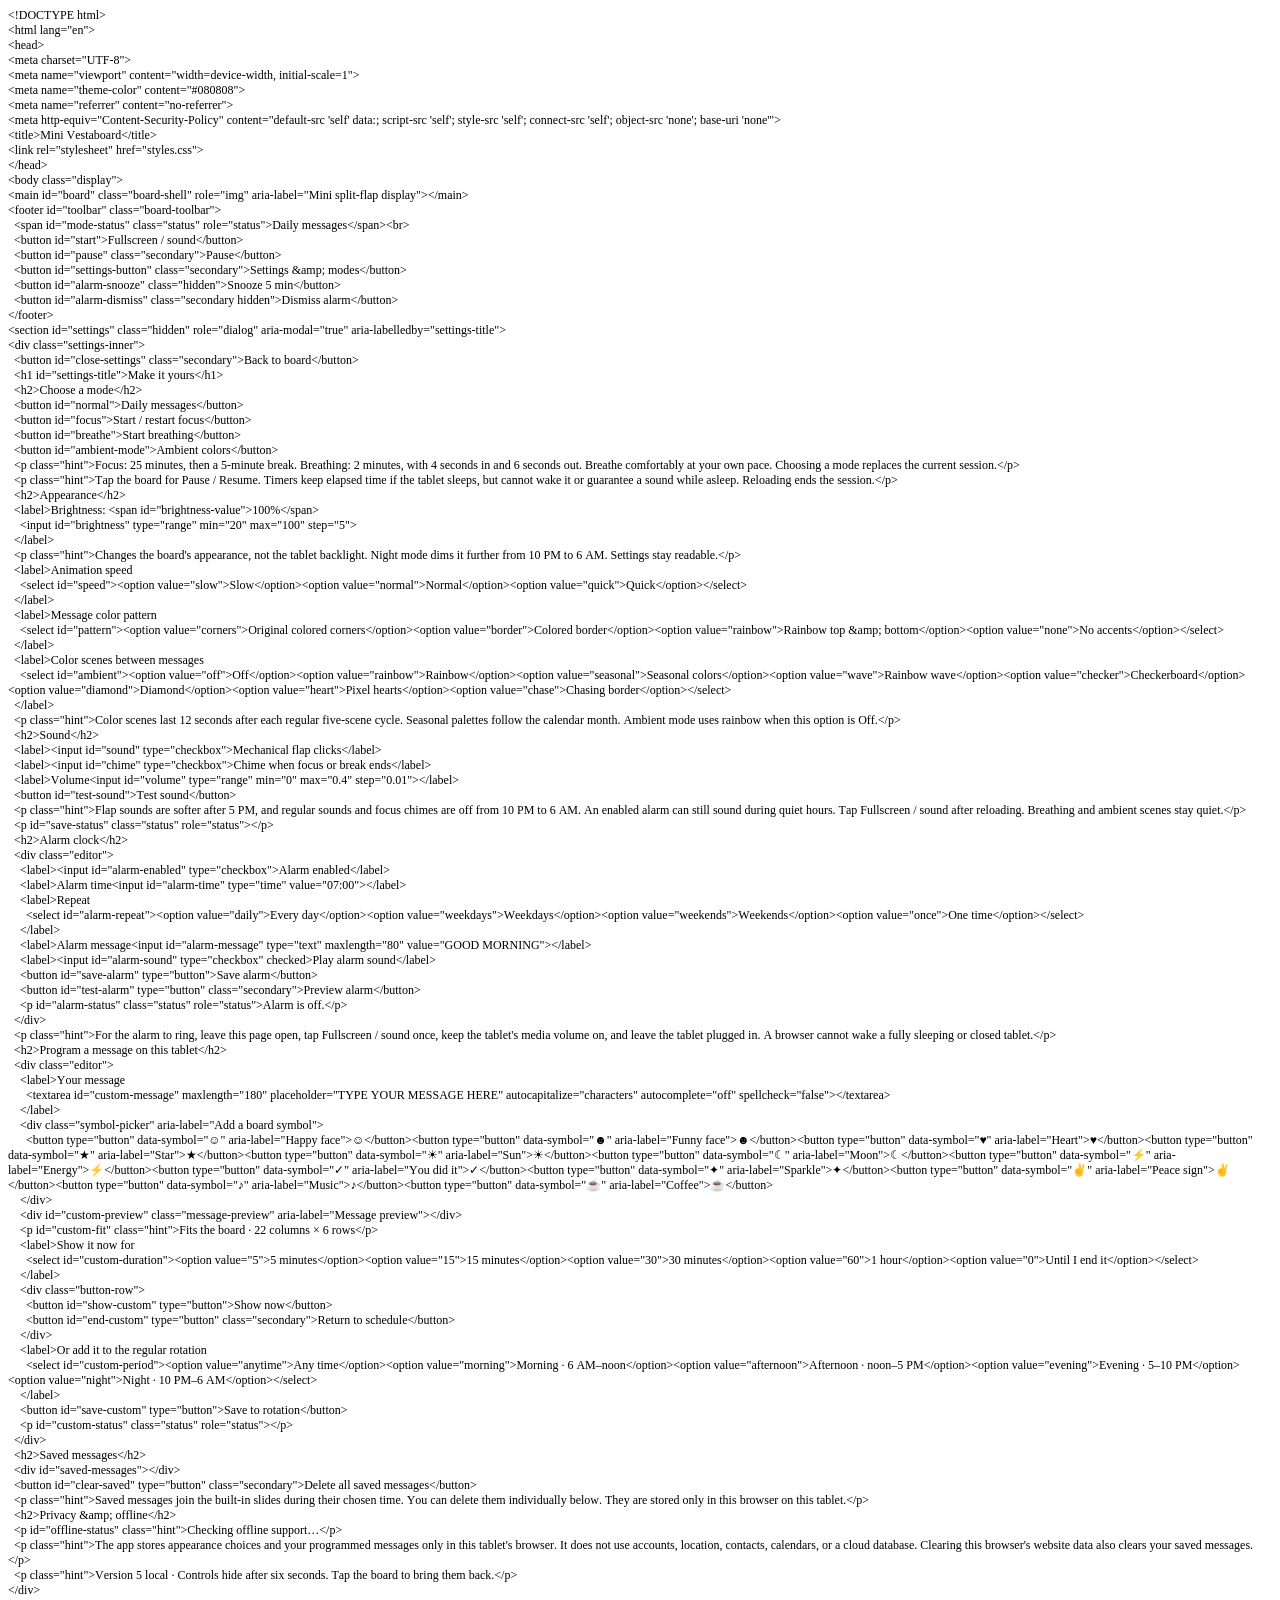
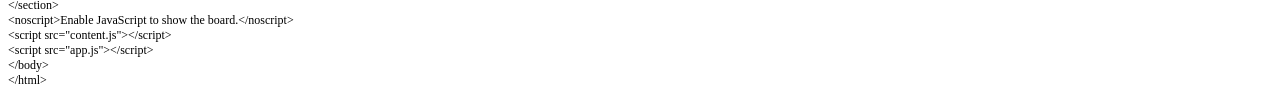
==== index.html @ 6c2d723c "Add files via upload" ====
<!DOCTYPE html PUBLIC "-//W3C//DTD HTML 4.01//EN" "http://www.w3.org/TR/html4/strict.dtd">
<html>
<head>
  <meta http-equiv="Content-Type" content="text/html; charset=utf-8">
  <meta http-equiv="Content-Style-Type" content="text/css">
  <title></title>
  <meta name="Generator" content="Cocoa HTML Writer">
  <meta name="CocoaVersion" content="2575.7">
  <style type="text/css">
    p.p1 {margin: 0.0px 0.0px 0.0px 0.0px; font: 12.0px Times; -webkit-text-stroke: #000000}
    span.s1 {font-kerning: none}
  </style>
</head>
<body>
<p class="p1"><span class="s1">&lt;!DOCTYPE html&gt;</span></p>
<p class="p1"><span class="s1">&lt;html lang="en"&gt;</span></p>
<p class="p1"><span class="s1">&lt;head&gt;</span></p>
<p class="p1"><span class="s1">&lt;meta charset="UTF-8"&gt;</span></p>
<p class="p1"><span class="s1">&lt;meta name="viewport" content="width=device-width, initial-scale=1"&gt;</span></p>
<p class="p1"><span class="s1">&lt;meta name="theme-color" content="#080808"&gt;</span></p>
<p class="p1"><span class="s1">&lt;meta name="referrer" content="no-referrer"&gt;</span></p>
<p class="p1"><span class="s1">&lt;meta http-equiv="Content-Security-Policy" content="default-src 'self' data:; script-src 'self'; style-src 'self'; connect-src 'self'; object-src 'none'; base-uri 'none'"&gt;</span></p>
<p class="p1"><span class="s1">&lt;title&gt;Mini Vestaboard&lt;/title&gt;</span></p>
<p class="p1"><span class="s1">&lt;link rel="stylesheet" href="styles.css"&gt;</span></p>
<p class="p1"><span class="s1">&lt;/head&gt;</span></p>
<p class="p1"><span class="s1">&lt;body class="display"&gt;</span></p>
<p class="p1"><span class="s1">&lt;main id="board" class="board-shell" role="img" aria-label="Mini split-flap display"&gt;&lt;/main&gt;</span></p>
<p class="p1"><span class="s1">&lt;footer id="toolbar" class="board-toolbar"&gt;</span></p>
<p class="p1"><span class="s1"><span class="Apple-converted-space">  </span>&lt;span id="mode-status" class="status" role="status"&gt;Daily messages&lt;/span&gt;&lt;br&gt;</span></p>
<p class="p1"><span class="s1"><span class="Apple-converted-space">  </span>&lt;button id="start"&gt;Fullscreen / sound&lt;/button&gt;</span></p>
<p class="p1"><span class="s1"><span class="Apple-converted-space">  </span>&lt;button id="pause" class="secondary"&gt;Pause&lt;/button&gt;</span></p>
<p class="p1"><span class="s1"><span class="Apple-converted-space">  </span>&lt;button id="settings-button" class="secondary"&gt;Settings &amp;amp; modes&lt;/button&gt;</span></p>
<p class="p1"><span class="s1"><span class="Apple-converted-space">  </span>&lt;button id="alarm-snooze" class="hidden"&gt;Snooze 5 min&lt;/button&gt;</span></p>
<p class="p1"><span class="s1"><span class="Apple-converted-space">  </span>&lt;button id="alarm-dismiss" class="secondary hidden"&gt;Dismiss alarm&lt;/button&gt;</span></p>
<p class="p1"><span class="s1">&lt;/footer&gt;</span></p>
<p class="p1"><span class="s1">&lt;section id="settings" class="hidden" role="dialog" aria-modal="true" aria-labelledby="settings-title"&gt;</span></p>
<p class="p1"><span class="s1">&lt;div class="settings-inner"&gt;</span></p>
<p class="p1"><span class="s1"><span class="Apple-converted-space">  </span>&lt;button id="close-settings" class="secondary"&gt;Back to board&lt;/button&gt;</span></p>
<p class="p1"><span class="s1"><span class="Apple-converted-space">  </span>&lt;h1 id="settings-title"&gt;Make it yours&lt;/h1&gt;</span></p>
<p class="p1"><span class="s1"><span class="Apple-converted-space">  </span>&lt;h2&gt;Choose a mode&lt;/h2&gt;</span></p>
<p class="p1"><span class="s1"><span class="Apple-converted-space">  </span>&lt;button id="normal"&gt;Daily messages&lt;/button&gt;</span></p>
<p class="p1"><span class="s1"><span class="Apple-converted-space">  </span>&lt;button id="focus"&gt;Start / restart focus&lt;/button&gt;</span></p>
<p class="p1"><span class="s1"><span class="Apple-converted-space">  </span>&lt;button id="breathe"&gt;Start breathing&lt;/button&gt;</span></p>
<p class="p1"><span class="s1"><span class="Apple-converted-space">  </span>&lt;button id="ambient-mode"&gt;Ambient colors&lt;/button&gt;</span></p>
<p class="p1"><span class="s1"><span class="Apple-converted-space">  </span>&lt;p class="hint"&gt;Focus: 25 minutes, then a 5-minute break. Breathing: 2 minutes, with 4 seconds in and 6 seconds out. Breathe comfortably at your own pace. Choosing a mode replaces the current session.&lt;/p&gt;</span></p>
<p class="p1"><span class="s1"><span class="Apple-converted-space">  </span>&lt;p class="hint"&gt;Tap the board for Pause / Resume. Timers keep elapsed time if the tablet sleeps, but cannot wake it or guarantee a sound while asleep. Reloading ends the session.&lt;/p&gt;</span></p>
<p class="p1"><span class="s1"><span class="Apple-converted-space">  </span>&lt;h2&gt;Appearance&lt;/h2&gt;</span></p>
<p class="p1"><span class="s1"><span class="Apple-converted-space">  </span>&lt;label&gt;Brightness: &lt;span id="brightness-value"&gt;100%&lt;/span&gt;</span></p>
<p class="p1"><span class="s1"><span class="Apple-converted-space">    </span>&lt;input id="brightness" type="range" min="20" max="100" step="5"&gt;</span></p>
<p class="p1"><span class="s1"><span class="Apple-converted-space">  </span>&lt;/label&gt;</span></p>
<p class="p1"><span class="s1"><span class="Apple-converted-space">  </span>&lt;p class="hint"&gt;Changes the board's appearance, not the tablet backlight. Night mode dims it further from 10 PM to 6 AM. Settings stay readable.&lt;/p&gt;</span></p>
<p class="p1"><span class="s1"><span class="Apple-converted-space">  </span>&lt;label&gt;Animation speed</span></p>
<p class="p1"><span class="s1"><span class="Apple-converted-space">    </span>&lt;select id="speed"&gt;&lt;option value="slow"&gt;Slow&lt;/option&gt;&lt;option value="normal"&gt;Normal&lt;/option&gt;&lt;option value="quick"&gt;Quick&lt;/option&gt;&lt;/select&gt;</span></p>
<p class="p1"><span class="s1"><span class="Apple-converted-space">  </span>&lt;/label&gt;</span></p>
<p class="p1"><span class="s1"><span class="Apple-converted-space">  </span>&lt;label&gt;Message color pattern</span></p>
<p class="p1"><span class="s1"><span class="Apple-converted-space">    </span>&lt;select id="pattern"&gt;&lt;option value="corners"&gt;Original colored corners&lt;/option&gt;&lt;option value="border"&gt;Colored border&lt;/option&gt;&lt;option value="rainbow"&gt;Rainbow top &amp;amp; bottom&lt;/option&gt;&lt;option value="none"&gt;No accents&lt;/option&gt;&lt;/select&gt;</span></p>
<p class="p1"><span class="s1"><span class="Apple-converted-space">  </span>&lt;/label&gt;</span></p>
<p class="p1"><span class="s1"><span class="Apple-converted-space">  </span>&lt;label&gt;Color scenes between messages</span></p>
<p class="p1"><span class="s1"><span class="Apple-converted-space">    </span>&lt;select id="ambient"&gt;&lt;option value="off"&gt;Off&lt;/option&gt;&lt;option value="rainbow"&gt;Rainbow&lt;/option&gt;&lt;option value="seasonal"&gt;Seasonal colors&lt;/option&gt;&lt;option value="wave"&gt;Rainbow wave&lt;/option&gt;&lt;option value="checker"&gt;Checkerboard&lt;/option&gt;&lt;option value="diamond"&gt;Diamond&lt;/option&gt;&lt;option value="heart"&gt;Pixel hearts&lt;/option&gt;&lt;option value="chase"&gt;Chasing border&lt;/option&gt;&lt;/select&gt;</span></p>
<p class="p1"><span class="s1"><span class="Apple-converted-space">  </span>&lt;/label&gt;</span></p>
<p class="p1"><span class="s1"><span class="Apple-converted-space">  </span>&lt;p class="hint"&gt;Color scenes last 12 seconds after each regular five-scene cycle. Seasonal palettes follow the calendar month. Ambient mode uses rainbow when this option is Off.&lt;/p&gt;</span></p>
<p class="p1"><span class="s1"><span class="Apple-converted-space">  </span>&lt;h2&gt;Sound&lt;/h2&gt;</span></p>
<p class="p1"><span class="s1"><span class="Apple-converted-space">  </span>&lt;label&gt;&lt;input id="sound" type="checkbox"&gt;Mechanical flap clicks&lt;/label&gt;</span></p>
<p class="p1"><span class="s1"><span class="Apple-converted-space">  </span>&lt;label&gt;&lt;input id="chime" type="checkbox"&gt;Chime when focus or break ends&lt;/label&gt;</span></p>
<p class="p1"><span class="s1"><span class="Apple-converted-space">  </span>&lt;label&gt;Volume&lt;input id="volume" type="range" min="0" max="0.4" step="0.01"&gt;&lt;/label&gt;</span></p>
<p class="p1"><span class="s1"><span class="Apple-converted-space">  </span>&lt;button id="test-sound"&gt;Test sound&lt;/button&gt;</span></p>
<p class="p1"><span class="s1"><span class="Apple-converted-space">  </span>&lt;p class="hint"&gt;Flap sounds are softer after 5 PM, and regular sounds and focus chimes are off from 10 PM to 6 AM. An enabled alarm can still sound during quiet hours. Tap Fullscreen / sound after reloading. Breathing and ambient scenes stay quiet.&lt;/p&gt;</span></p>
<p class="p1"><span class="s1"><span class="Apple-converted-space">  </span>&lt;p id="save-status" class="status" role="status"&gt;&lt;/p&gt;</span></p>
<p class="p1"><span class="s1"><span class="Apple-converted-space">  </span>&lt;h2&gt;Alarm clock&lt;/h2&gt;</span></p>
<p class="p1"><span class="s1"><span class="Apple-converted-space">  </span>&lt;div class="editor"&gt;</span></p>
<p class="p1"><span class="s1"><span class="Apple-converted-space">    </span>&lt;label&gt;&lt;input id="alarm-enabled" type="checkbox"&gt;Alarm enabled&lt;/label&gt;</span></p>
<p class="p1"><span class="s1"><span class="Apple-converted-space">    </span>&lt;label&gt;Alarm time&lt;input id="alarm-time" type="time" value="07:00"&gt;&lt;/label&gt;</span></p>
<p class="p1"><span class="s1"><span class="Apple-converted-space">    </span>&lt;label&gt;Repeat</span></p>
<p class="p1"><span class="s1"><span class="Apple-converted-space">      </span>&lt;select id="alarm-repeat"&gt;&lt;option value="daily"&gt;Every day&lt;/option&gt;&lt;option value="weekdays"&gt;Weekdays&lt;/option&gt;&lt;option value="weekends"&gt;Weekends&lt;/option&gt;&lt;option value="once"&gt;One time&lt;/option&gt;&lt;/select&gt;</span></p>
<p class="p1"><span class="s1"><span class="Apple-converted-space">    </span>&lt;/label&gt;</span></p>
<p class="p1"><span class="s1"><span class="Apple-converted-space">    </span>&lt;label&gt;Alarm message&lt;input id="alarm-message" type="text" maxlength="80" value="GOOD MORNING"&gt;&lt;/label&gt;</span></p>
<p class="p1"><span class="s1"><span class="Apple-converted-space">    </span>&lt;label&gt;&lt;input id="alarm-sound" type="checkbox" checked&gt;Play alarm sound&lt;/label&gt;</span></p>
<p class="p1"><span class="s1"><span class="Apple-converted-space">    </span>&lt;button id="save-alarm" type="button"&gt;Save alarm&lt;/button&gt;</span></p>
<p class="p1"><span class="s1"><span class="Apple-converted-space">    </span>&lt;button id="test-alarm" type="button" class="secondary"&gt;Preview alarm&lt;/button&gt;</span></p>
<p class="p1"><span class="s1"><span class="Apple-converted-space">    </span>&lt;p id="alarm-status" class="status" role="status"&gt;Alarm is off.&lt;/p&gt;</span></p>
<p class="p1"><span class="s1"><span class="Apple-converted-space">  </span>&lt;/div&gt;</span></p>
<p class="p1"><span class="s1"><span class="Apple-converted-space">  </span>&lt;p class="hint"&gt;For the alarm to ring, leave this page open, tap Fullscreen / sound once, keep the tablet's media volume on, and leave the tablet plugged in. A browser cannot wake a fully sleeping or closed tablet.&lt;/p&gt;</span></p>
<p class="p1"><span class="s1"><span class="Apple-converted-space">  </span>&lt;h2&gt;Program a message on this tablet&lt;/h2&gt;</span></p>
<p class="p1"><span class="s1"><span class="Apple-converted-space">  </span>&lt;div class="editor"&gt;</span></p>
<p class="p1"><span class="s1"><span class="Apple-converted-space">    </span>&lt;label&gt;Your message</span></p>
<p class="p1"><span class="s1"><span class="Apple-converted-space">      </span>&lt;textarea id="custom-message" maxlength="180" placeholder="TYPE YOUR MESSAGE HERE" autocapitalize="characters" autocomplete="off" spellcheck="false"&gt;&lt;/textarea&gt;</span></p>
<p class="p1"><span class="s1"><span class="Apple-converted-space">    </span>&lt;/label&gt;</span></p>
<p class="p1"><span class="s1"><span class="Apple-converted-space">    </span>&lt;div class="symbol-picker" aria-label="Add a board symbol"&gt;</span></p>
<p class="p1"><span class="s1"><span class="Apple-converted-space">      </span>&lt;button type="button" data-symbol="☺" aria-label="Happy face"&gt;☺&lt;/button&gt;&lt;button type="button" data-symbol="☻" aria-label="Funny face"&gt;☻&lt;/button&gt;&lt;button type="button" data-symbol="♥" aria-label="Heart"&gt;♥&lt;/button&gt;&lt;button type="button" data-symbol="★" aria-label="Star"&gt;★&lt;/button&gt;&lt;button type="button" data-symbol="☀" aria-label="Sun"&gt;☀&lt;/button&gt;&lt;button type="button" data-symbol="☾" aria-label="Moon"&gt;☾&lt;/button&gt;&lt;button type="button" data-symbol="⚡" aria-label="Energy"&gt;⚡&lt;/button&gt;&lt;button type="button" data-symbol="✓" aria-label="You did it"&gt;✓&lt;/button&gt;&lt;button type="button" data-symbol="✦" aria-label="Sparkle"&gt;✦&lt;/button&gt;&lt;button type="button" data-symbol="✌" aria-label="Peace sign"&gt;✌&lt;/button&gt;&lt;button type="button" data-symbol="♪" aria-label="Music"&gt;♪&lt;/button&gt;&lt;button type="button" data-symbol="☕" aria-label="Coffee"&gt;☕&lt;/button&gt;</span></p>
<p class="p1"><span class="s1"><span class="Apple-converted-space">    </span>&lt;/div&gt;</span></p>
<p class="p1"><span class="s1"><span class="Apple-converted-space">    </span>&lt;div id="custom-preview" class="message-preview" aria-label="Message preview"&gt;&lt;/div&gt;</span></p>
<p class="p1"><span class="s1"><span class="Apple-converted-space">    </span>&lt;p id="custom-fit" class="hint"&gt;Fits the board · 22 columns × 6 rows&lt;/p&gt;</span></p>
<p class="p1"><span class="s1"><span class="Apple-converted-space">    </span>&lt;label&gt;Show it now for</span></p>
<p class="p1"><span class="s1"><span class="Apple-converted-space">      </span>&lt;select id="custom-duration"&gt;&lt;option value="5"&gt;5 minutes&lt;/option&gt;&lt;option value="15"&gt;15 minutes&lt;/option&gt;&lt;option value="30"&gt;30 minutes&lt;/option&gt;&lt;option value="60"&gt;1 hour&lt;/option&gt;&lt;option value="0"&gt;Until I end it&lt;/option&gt;&lt;/select&gt;</span></p>
<p class="p1"><span class="s1"><span class="Apple-converted-space">    </span>&lt;/label&gt;</span></p>
<p class="p1"><span class="s1"><span class="Apple-converted-space">    </span>&lt;div class="button-row"&gt;</span></p>
<p class="p1"><span class="s1"><span class="Apple-converted-space">      </span>&lt;button id="show-custom" type="button"&gt;Show now&lt;/button&gt;</span></p>
<p class="p1"><span class="s1"><span class="Apple-converted-space">      </span>&lt;button id="end-custom" type="button" class="secondary"&gt;Return to schedule&lt;/button&gt;</span></p>
<p class="p1"><span class="s1"><span class="Apple-converted-space">    </span>&lt;/div&gt;</span></p>
<p class="p1"><span class="s1"><span class="Apple-converted-space">    </span>&lt;label&gt;Or add it to the regular rotation</span></p>
<p class="p1"><span class="s1"><span class="Apple-converted-space">      </span>&lt;select id="custom-period"&gt;&lt;option value="anytime"&gt;Any time&lt;/option&gt;&lt;option value="morning"&gt;Morning · 6 AM–noon&lt;/option&gt;&lt;option value="afternoon"&gt;Afternoon · noon–5 PM&lt;/option&gt;&lt;option value="evening"&gt;Evening · 5–10 PM&lt;/option&gt;&lt;option value="night"&gt;Night · 10 PM–6 AM&lt;/option&gt;&lt;/select&gt;</span></p>
<p class="p1"><span class="s1"><span class="Apple-converted-space">    </span>&lt;/label&gt;</span></p>
<p class="p1"><span class="s1"><span class="Apple-converted-space">    </span>&lt;button id="save-custom" type="button"&gt;Save to rotation&lt;/button&gt;</span></p>
<p class="p1"><span class="s1"><span class="Apple-converted-space">    </span>&lt;p id="custom-status" class="status" role="status"&gt;&lt;/p&gt;</span></p>
<p class="p1"><span class="s1"><span class="Apple-converted-space">  </span>&lt;/div&gt;</span></p>
<p class="p1"><span class="s1"><span class="Apple-converted-space">  </span>&lt;h2&gt;Saved messages&lt;/h2&gt;</span></p>
<p class="p1"><span class="s1"><span class="Apple-converted-space">  </span>&lt;div id="saved-messages"&gt;&lt;/div&gt;</span></p>
<p class="p1"><span class="s1"><span class="Apple-converted-space">  </span>&lt;button id="clear-saved" type="button" class="secondary"&gt;Delete all saved messages&lt;/button&gt;</span></p>
<p class="p1"><span class="s1"><span class="Apple-converted-space">  </span>&lt;p class="hint"&gt;Saved messages join the built-in slides during their chosen time. You can delete them individually below. They are stored only in this browser on this tablet.&lt;/p&gt;</span></p>
<p class="p1"><span class="s1"><span class="Apple-converted-space">  </span>&lt;h2&gt;Privacy &amp;amp; offline&lt;/h2&gt;</span></p>
<p class="p1"><span class="s1"><span class="Apple-converted-space">  </span>&lt;p id="offline-status" class="hint"&gt;Checking offline support…&lt;/p&gt;</span></p>
<p class="p1"><span class="s1"><span class="Apple-converted-space">  </span>&lt;p class="hint"&gt;The app stores appearance choices and your programmed messages only in this tablet's browser. It does not use accounts, location, contacts, calendars, or a cloud database. Clearing this browser's website data also clears your saved messages.&lt;/p&gt;</span></p>
<p class="p1"><span class="s1"><span class="Apple-converted-space">  </span>&lt;p class="hint"&gt;Version 5 local · Controls hide after six seconds. Tap the board to bring them back.&lt;/p&gt;</span></p>
<p class="p1"><span class="s1">&lt;/div&gt;</span></p>
<p class="p1"><span class="s1">&lt;/section&gt;</span></p>
<p class="p1"><span class="s1">&lt;noscript&gt;Enable JavaScript to show the board.&lt;/noscript&gt;</span></p>
<p class="p1"><span class="s1">&lt;script src="content.js"&gt;&lt;/script&gt;</span></p>
<p class="p1"><span class="s1">&lt;script src="app.js"&gt;&lt;/script&gt;</span></p>
<p class="p1"><span class="s1">&lt;/body&gt;</span></p>
<p class="p1"><span class="s1">&lt;/html&gt;</span></p>
</body>
</html>
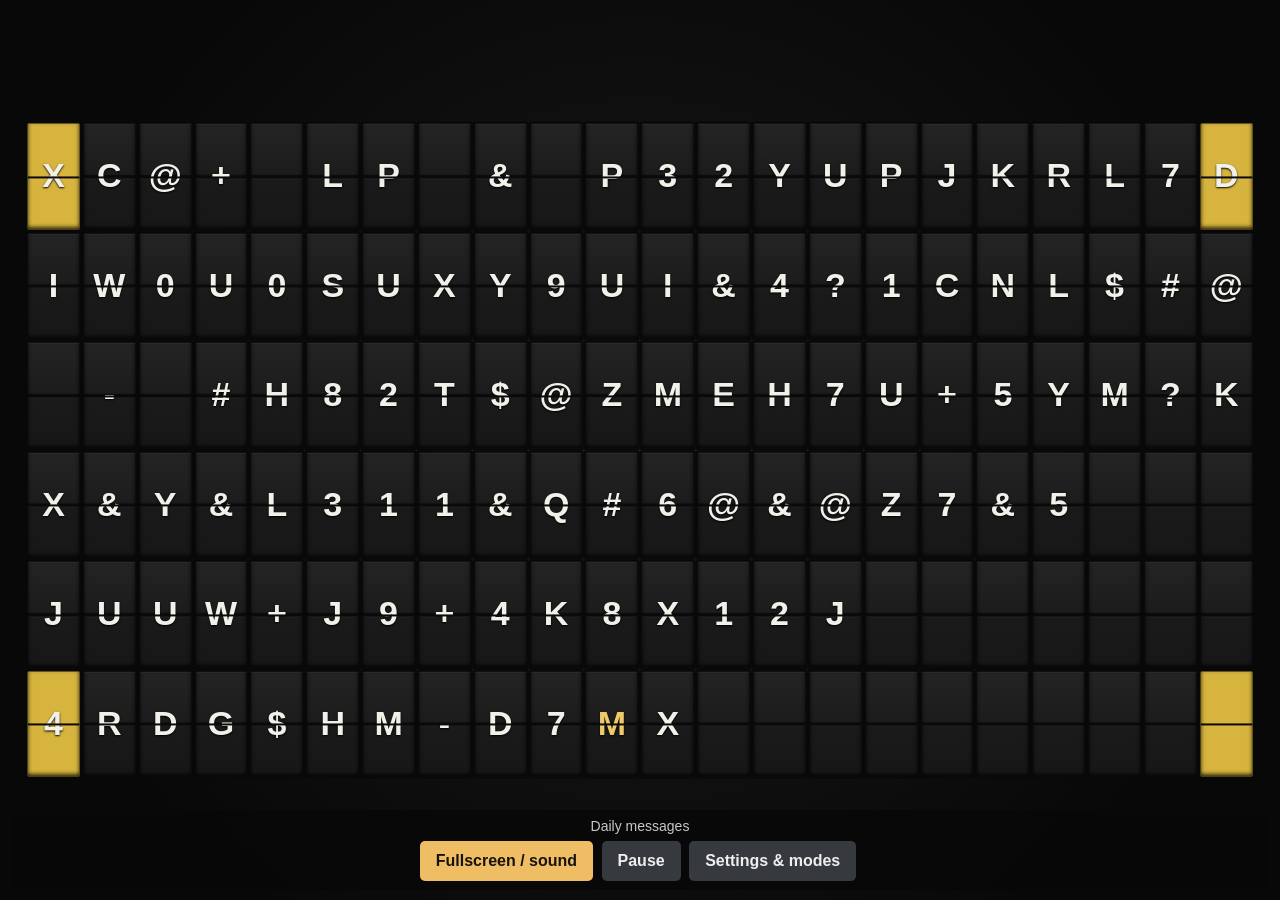
==== commit 3bd8572d: "Add files via upload" ====
--- a/index.html
+++ b/index.html
@@ -1,122 +1,106 @@
-<!DOCTYPE html PUBLIC "-//W3C//DTD HTML 4.01//EN" "http://www.w3.org/TR/html4/strict.dtd">
-<html>
+<!DOCTYPE html>
+<html lang="en">
 <head>
-  <meta http-equiv="Content-Type" content="text/html; charset=utf-8">
-  <meta http-equiv="Content-Style-Type" content="text/css">
-  <title></title>
-  <meta name="Generator" content="Cocoa HTML Writer">
-  <meta name="CocoaVersion" content="2575.7">
-  <style type="text/css">
-    p.p1 {margin: 0.0px 0.0px 0.0px 0.0px; font: 12.0px Times; -webkit-text-stroke: #000000}
-    span.s1 {font-kerning: none}
-  </style>
+<meta charset="UTF-8">
+<meta name="viewport" content="width=device-width, initial-scale=1">
+<meta name="theme-color" content="#080808">
+<meta name="referrer" content="no-referrer">
+<meta http-equiv="Content-Security-Policy" content="default-src 'self' data:; script-src 'self'; style-src 'self'; connect-src 'self'; object-src 'none'; base-uri 'none'">
+<title>Mini Vestaboard</title>
+<link rel="stylesheet" href="styles.css">
 </head>
-<body>
-<p class="p1"><span class="s1">&lt;!DOCTYPE html&gt;</span></p>
-<p class="p1"><span class="s1">&lt;html lang="en"&gt;</span></p>
-<p class="p1"><span class="s1">&lt;head&gt;</span></p>
-<p class="p1"><span class="s1">&lt;meta charset="UTF-8"&gt;</span></p>
-<p class="p1"><span class="s1">&lt;meta name="viewport" content="width=device-width, initial-scale=1"&gt;</span></p>
-<p class="p1"><span class="s1">&lt;meta name="theme-color" content="#080808"&gt;</span></p>
-<p class="p1"><span class="s1">&lt;meta name="referrer" content="no-referrer"&gt;</span></p>
-<p class="p1"><span class="s1">&lt;meta http-equiv="Content-Security-Policy" content="default-src 'self' data:; script-src 'self'; style-src 'self'; connect-src 'self'; object-src 'none'; base-uri 'none'"&gt;</span></p>
-<p class="p1"><span class="s1">&lt;title&gt;Mini Vestaboard&lt;/title&gt;</span></p>
-<p class="p1"><span class="s1">&lt;link rel="stylesheet" href="styles.css"&gt;</span></p>
-<p class="p1"><span class="s1">&lt;/head&gt;</span></p>
-<p class="p1"><span class="s1">&lt;body class="display"&gt;</span></p>
-<p class="p1"><span class="s1">&lt;main id="board" class="board-shell" role="img" aria-label="Mini split-flap display"&gt;&lt;/main&gt;</span></p>
-<p class="p1"><span class="s1">&lt;footer id="toolbar" class="board-toolbar"&gt;</span></p>
-<p class="p1"><span class="s1"><span class="Apple-converted-space">  </span>&lt;span id="mode-status" class="status" role="status"&gt;Daily messages&lt;/span&gt;&lt;br&gt;</span></p>
-<p class="p1"><span class="s1"><span class="Apple-converted-space">  </span>&lt;button id="start"&gt;Fullscreen / sound&lt;/button&gt;</span></p>
-<p class="p1"><span class="s1"><span class="Apple-converted-space">  </span>&lt;button id="pause" class="secondary"&gt;Pause&lt;/button&gt;</span></p>
-<p class="p1"><span class="s1"><span class="Apple-converted-space">  </span>&lt;button id="settings-button" class="secondary"&gt;Settings &amp;amp; modes&lt;/button&gt;</span></p>
-<p class="p1"><span class="s1"><span class="Apple-converted-space">  </span>&lt;button id="alarm-snooze" class="hidden"&gt;Snooze 5 min&lt;/button&gt;</span></p>
-<p class="p1"><span class="s1"><span class="Apple-converted-space">  </span>&lt;button id="alarm-dismiss" class="secondary hidden"&gt;Dismiss alarm&lt;/button&gt;</span></p>
-<p class="p1"><span class="s1">&lt;/footer&gt;</span></p>
-<p class="p1"><span class="s1">&lt;section id="settings" class="hidden" role="dialog" aria-modal="true" aria-labelledby="settings-title"&gt;</span></p>
-<p class="p1"><span class="s1">&lt;div class="settings-inner"&gt;</span></p>
-<p class="p1"><span class="s1"><span class="Apple-converted-space">  </span>&lt;button id="close-settings" class="secondary"&gt;Back to board&lt;/button&gt;</span></p>
-<p class="p1"><span class="s1"><span class="Apple-converted-space">  </span>&lt;h1 id="settings-title"&gt;Make it yours&lt;/h1&gt;</span></p>
-<p class="p1"><span class="s1"><span class="Apple-converted-space">  </span>&lt;h2&gt;Choose a mode&lt;/h2&gt;</span></p>
-<p class="p1"><span class="s1"><span class="Apple-converted-space">  </span>&lt;button id="normal"&gt;Daily messages&lt;/button&gt;</span></p>
-<p class="p1"><span class="s1"><span class="Apple-converted-space">  </span>&lt;button id="focus"&gt;Start / restart focus&lt;/button&gt;</span></p>
-<p class="p1"><span class="s1"><span class="Apple-converted-space">  </span>&lt;button id="breathe"&gt;Start breathing&lt;/button&gt;</span></p>
-<p class="p1"><span class="s1"><span class="Apple-converted-space">  </span>&lt;button id="ambient-mode"&gt;Ambient colors&lt;/button&gt;</span></p>
-<p class="p1"><span class="s1"><span class="Apple-converted-space">  </span>&lt;p class="hint"&gt;Focus: 25 minutes, then a 5-minute break. Breathing: 2 minutes, with 4 seconds in and 6 seconds out. Breathe comfortably at your own pace. Choosing a mode replaces the current session.&lt;/p&gt;</span></p>
-<p class="p1"><span class="s1"><span class="Apple-converted-space">  </span>&lt;p class="hint"&gt;Tap the board for Pause / Resume. Timers keep elapsed time if the tablet sleeps, but cannot wake it or guarantee a sound while asleep. Reloading ends the session.&lt;/p&gt;</span></p>
-<p class="p1"><span class="s1"><span class="Apple-converted-space">  </span>&lt;h2&gt;Appearance&lt;/h2&gt;</span></p>
-<p class="p1"><span class="s1"><span class="Apple-converted-space">  </span>&lt;label&gt;Brightness: &lt;span id="brightness-value"&gt;100%&lt;/span&gt;</span></p>
-<p class="p1"><span class="s1"><span class="Apple-converted-space">    </span>&lt;input id="brightness" type="range" min="20" max="100" step="5"&gt;</span></p>
-<p class="p1"><span class="s1"><span class="Apple-converted-space">  </span>&lt;/label&gt;</span></p>
-<p class="p1"><span class="s1"><span class="Apple-converted-space">  </span>&lt;p class="hint"&gt;Changes the board's appearance, not the tablet backlight. Night mode dims it further from 10 PM to 6 AM. Settings stay readable.&lt;/p&gt;</span></p>
-<p class="p1"><span class="s1"><span class="Apple-converted-space">  </span>&lt;label&gt;Animation speed</span></p>
-<p class="p1"><span class="s1"><span class="Apple-converted-space">    </span>&lt;select id="speed"&gt;&lt;option value="slow"&gt;Slow&lt;/option&gt;&lt;option value="normal"&gt;Normal&lt;/option&gt;&lt;option value="quick"&gt;Quick&lt;/option&gt;&lt;/select&gt;</span></p>
-<p class="p1"><span class="s1"><span class="Apple-converted-space">  </span>&lt;/label&gt;</span></p>
-<p class="p1"><span class="s1"><span class="Apple-converted-space">  </span>&lt;label&gt;Message color pattern</span></p>
-<p class="p1"><span class="s1"><span class="Apple-converted-space">    </span>&lt;select id="pattern"&gt;&lt;option value="corners"&gt;Original colored corners&lt;/option&gt;&lt;option value="border"&gt;Colored border&lt;/option&gt;&lt;option value="rainbow"&gt;Rainbow top &amp;amp; bottom&lt;/option&gt;&lt;option value="none"&gt;No accents&lt;/option&gt;&lt;/select&gt;</span></p>
-<p class="p1"><span class="s1"><span class="Apple-converted-space">  </span>&lt;/label&gt;</span></p>
-<p class="p1"><span class="s1"><span class="Apple-converted-space">  </span>&lt;label&gt;Color scenes between messages</span></p>
-<p class="p1"><span class="s1"><span class="Apple-converted-space">    </span>&lt;select id="ambient"&gt;&lt;option value="off"&gt;Off&lt;/option&gt;&lt;option value="rainbow"&gt;Rainbow&lt;/option&gt;&lt;option value="seasonal"&gt;Seasonal colors&lt;/option&gt;&lt;option value="wave"&gt;Rainbow wave&lt;/option&gt;&lt;option value="checker"&gt;Checkerboard&lt;/option&gt;&lt;option value="diamond"&gt;Diamond&lt;/option&gt;&lt;option value="heart"&gt;Pixel hearts&lt;/option&gt;&lt;option value="chase"&gt;Chasing border&lt;/option&gt;&lt;/select&gt;</span></p>
-<p class="p1"><span class="s1"><span class="Apple-converted-space">  </span>&lt;/label&gt;</span></p>
-<p class="p1"><span class="s1"><span class="Apple-converted-space">  </span>&lt;p class="hint"&gt;Color scenes last 12 seconds after each regular five-scene cycle. Seasonal palettes follow the calendar month. Ambient mode uses rainbow when this option is Off.&lt;/p&gt;</span></p>
-<p class="p1"><span class="s1"><span class="Apple-converted-space">  </span>&lt;h2&gt;Sound&lt;/h2&gt;</span></p>
-<p class="p1"><span class="s1"><span class="Apple-converted-space">  </span>&lt;label&gt;&lt;input id="sound" type="checkbox"&gt;Mechanical flap clicks&lt;/label&gt;</span></p>
-<p class="p1"><span class="s1"><span class="Apple-converted-space">  </span>&lt;label&gt;&lt;input id="chime" type="checkbox"&gt;Chime when focus or break ends&lt;/label&gt;</span></p>
-<p class="p1"><span class="s1"><span class="Apple-converted-space">  </span>&lt;label&gt;Volume&lt;input id="volume" type="range" min="0" max="0.4" step="0.01"&gt;&lt;/label&gt;</span></p>
-<p class="p1"><span class="s1"><span class="Apple-converted-space">  </span>&lt;button id="test-sound"&gt;Test sound&lt;/button&gt;</span></p>
-<p class="p1"><span class="s1"><span class="Apple-converted-space">  </span>&lt;p class="hint"&gt;Flap sounds are softer after 5 PM, and regular sounds and focus chimes are off from 10 PM to 6 AM. An enabled alarm can still sound during quiet hours. Tap Fullscreen / sound after reloading. Breathing and ambient scenes stay quiet.&lt;/p&gt;</span></p>
-<p class="p1"><span class="s1"><span class="Apple-converted-space">  </span>&lt;p id="save-status" class="status" role="status"&gt;&lt;/p&gt;</span></p>
-<p class="p1"><span class="s1"><span class="Apple-converted-space">  </span>&lt;h2&gt;Alarm clock&lt;/h2&gt;</span></p>
-<p class="p1"><span class="s1"><span class="Apple-converted-space">  </span>&lt;div class="editor"&gt;</span></p>
-<p class="p1"><span class="s1"><span class="Apple-converted-space">    </span>&lt;label&gt;&lt;input id="alarm-enabled" type="checkbox"&gt;Alarm enabled&lt;/label&gt;</span></p>
-<p class="p1"><span class="s1"><span class="Apple-converted-space">    </span>&lt;label&gt;Alarm time&lt;input id="alarm-time" type="time" value="07:00"&gt;&lt;/label&gt;</span></p>
-<p class="p1"><span class="s1"><span class="Apple-converted-space">    </span>&lt;label&gt;Repeat</span></p>
-<p class="p1"><span class="s1"><span class="Apple-converted-space">      </span>&lt;select id="alarm-repeat"&gt;&lt;option value="daily"&gt;Every day&lt;/option&gt;&lt;option value="weekdays"&gt;Weekdays&lt;/option&gt;&lt;option value="weekends"&gt;Weekends&lt;/option&gt;&lt;option value="once"&gt;One time&lt;/option&gt;&lt;/select&gt;</span></p>
-<p class="p1"><span class="s1"><span class="Apple-converted-space">    </span>&lt;/label&gt;</span></p>
-<p class="p1"><span class="s1"><span class="Apple-converted-space">    </span>&lt;label&gt;Alarm message&lt;input id="alarm-message" type="text" maxlength="80" value="GOOD MORNING"&gt;&lt;/label&gt;</span></p>
-<p class="p1"><span class="s1"><span class="Apple-converted-space">    </span>&lt;label&gt;&lt;input id="alarm-sound" type="checkbox" checked&gt;Play alarm sound&lt;/label&gt;</span></p>
-<p class="p1"><span class="s1"><span class="Apple-converted-space">    </span>&lt;button id="save-alarm" type="button"&gt;Save alarm&lt;/button&gt;</span></p>
-<p class="p1"><span class="s1"><span class="Apple-converted-space">    </span>&lt;button id="test-alarm" type="button" class="secondary"&gt;Preview alarm&lt;/button&gt;</span></p>
-<p class="p1"><span class="s1"><span class="Apple-converted-space">    </span>&lt;p id="alarm-status" class="status" role="status"&gt;Alarm is off.&lt;/p&gt;</span></p>
-<p class="p1"><span class="s1"><span class="Apple-converted-space">  </span>&lt;/div&gt;</span></p>
-<p class="p1"><span class="s1"><span class="Apple-converted-space">  </span>&lt;p class="hint"&gt;For the alarm to ring, leave this page open, tap Fullscreen / sound once, keep the tablet's media volume on, and leave the tablet plugged in. A browser cannot wake a fully sleeping or closed tablet.&lt;/p&gt;</span></p>
-<p class="p1"><span class="s1"><span class="Apple-converted-space">  </span>&lt;h2&gt;Program a message on this tablet&lt;/h2&gt;</span></p>
-<p class="p1"><span class="s1"><span class="Apple-converted-space">  </span>&lt;div class="editor"&gt;</span></p>
-<p class="p1"><span class="s1"><span class="Apple-converted-space">    </span>&lt;label&gt;Your message</span></p>
-<p class="p1"><span class="s1"><span class="Apple-converted-space">      </span>&lt;textarea id="custom-message" maxlength="180" placeholder="TYPE YOUR MESSAGE HERE" autocapitalize="characters" autocomplete="off" spellcheck="false"&gt;&lt;/textarea&gt;</span></p>
-<p class="p1"><span class="s1"><span class="Apple-converted-space">    </span>&lt;/label&gt;</span></p>
-<p class="p1"><span class="s1"><span class="Apple-converted-space">    </span>&lt;div class="symbol-picker" aria-label="Add a board symbol"&gt;</span></p>
-<p class="p1"><span class="s1"><span class="Apple-converted-space">      </span>&lt;button type="button" data-symbol="☺" aria-label="Happy face"&gt;☺&lt;/button&gt;&lt;button type="button" data-symbol="☻" aria-label="Funny face"&gt;☻&lt;/button&gt;&lt;button type="button" data-symbol="♥" aria-label="Heart"&gt;♥&lt;/button&gt;&lt;button type="button" data-symbol="★" aria-label="Star"&gt;★&lt;/button&gt;&lt;button type="button" data-symbol="☀" aria-label="Sun"&gt;☀&lt;/button&gt;&lt;button type="button" data-symbol="☾" aria-label="Moon"&gt;☾&lt;/button&gt;&lt;button type="button" data-symbol="⚡" aria-label="Energy"&gt;⚡&lt;/button&gt;&lt;button type="button" data-symbol="✓" aria-label="You did it"&gt;✓&lt;/button&gt;&lt;button type="button" data-symbol="✦" aria-label="Sparkle"&gt;✦&lt;/button&gt;&lt;button type="button" data-symbol="✌" aria-label="Peace sign"&gt;✌&lt;/button&gt;&lt;button type="button" data-symbol="♪" aria-label="Music"&gt;♪&lt;/button&gt;&lt;button type="button" data-symbol="☕" aria-label="Coffee"&gt;☕&lt;/button&gt;</span></p>
-<p class="p1"><span class="s1"><span class="Apple-converted-space">    </span>&lt;/div&gt;</span></p>
-<p class="p1"><span class="s1"><span class="Apple-converted-space">    </span>&lt;div id="custom-preview" class="message-preview" aria-label="Message preview"&gt;&lt;/div&gt;</span></p>
-<p class="p1"><span class="s1"><span class="Apple-converted-space">    </span>&lt;p id="custom-fit" class="hint"&gt;Fits the board · 22 columns × 6 rows&lt;/p&gt;</span></p>
-<p class="p1"><span class="s1"><span class="Apple-converted-space">    </span>&lt;label&gt;Show it now for</span></p>
-<p class="p1"><span class="s1"><span class="Apple-converted-space">      </span>&lt;select id="custom-duration"&gt;&lt;option value="5"&gt;5 minutes&lt;/option&gt;&lt;option value="15"&gt;15 minutes&lt;/option&gt;&lt;option value="30"&gt;30 minutes&lt;/option&gt;&lt;option value="60"&gt;1 hour&lt;/option&gt;&lt;option value="0"&gt;Until I end it&lt;/option&gt;&lt;/select&gt;</span></p>
-<p class="p1"><span class="s1"><span class="Apple-converted-space">    </span>&lt;/label&gt;</span></p>
-<p class="p1"><span class="s1"><span class="Apple-converted-space">    </span>&lt;div class="button-row"&gt;</span></p>
-<p class="p1"><span class="s1"><span class="Apple-converted-space">      </span>&lt;button id="show-custom" type="button"&gt;Show now&lt;/button&gt;</span></p>
-<p class="p1"><span class="s1"><span class="Apple-converted-space">      </span>&lt;button id="end-custom" type="button" class="secondary"&gt;Return to schedule&lt;/button&gt;</span></p>
-<p class="p1"><span class="s1"><span class="Apple-converted-space">    </span>&lt;/div&gt;</span></p>
-<p class="p1"><span class="s1"><span class="Apple-converted-space">    </span>&lt;label&gt;Or add it to the regular rotation</span></p>
-<p class="p1"><span class="s1"><span class="Apple-converted-space">      </span>&lt;select id="custom-period"&gt;&lt;option value="anytime"&gt;Any time&lt;/option&gt;&lt;option value="morning"&gt;Morning · 6 AM–noon&lt;/option&gt;&lt;option value="afternoon"&gt;Afternoon · noon–5 PM&lt;/option&gt;&lt;option value="evening"&gt;Evening · 5–10 PM&lt;/option&gt;&lt;option value="night"&gt;Night · 10 PM–6 AM&lt;/option&gt;&lt;/select&gt;</span></p>
-<p class="p1"><span class="s1"><span class="Apple-converted-space">    </span>&lt;/label&gt;</span></p>
-<p class="p1"><span class="s1"><span class="Apple-converted-space">    </span>&lt;button id="save-custom" type="button"&gt;Save to rotation&lt;/button&gt;</span></p>
-<p class="p1"><span class="s1"><span class="Apple-converted-space">    </span>&lt;p id="custom-status" class="status" role="status"&gt;&lt;/p&gt;</span></p>
-<p class="p1"><span class="s1"><span class="Apple-converted-space">  </span>&lt;/div&gt;</span></p>
-<p class="p1"><span class="s1"><span class="Apple-converted-space">  </span>&lt;h2&gt;Saved messages&lt;/h2&gt;</span></p>
-<p class="p1"><span class="s1"><span class="Apple-converted-space">  </span>&lt;div id="saved-messages"&gt;&lt;/div&gt;</span></p>
-<p class="p1"><span class="s1"><span class="Apple-converted-space">  </span>&lt;button id="clear-saved" type="button" class="secondary"&gt;Delete all saved messages&lt;/button&gt;</span></p>
-<p class="p1"><span class="s1"><span class="Apple-converted-space">  </span>&lt;p class="hint"&gt;Saved messages join the built-in slides during their chosen time. You can delete them individually below. They are stored only in this browser on this tablet.&lt;/p&gt;</span></p>
-<p class="p1"><span class="s1"><span class="Apple-converted-space">  </span>&lt;h2&gt;Privacy &amp;amp; offline&lt;/h2&gt;</span></p>
-<p class="p1"><span class="s1"><span class="Apple-converted-space">  </span>&lt;p id="offline-status" class="hint"&gt;Checking offline support…&lt;/p&gt;</span></p>
-<p class="p1"><span class="s1"><span class="Apple-converted-space">  </span>&lt;p class="hint"&gt;The app stores appearance choices and your programmed messages only in this tablet's browser. It does not use accounts, location, contacts, calendars, or a cloud database. Clearing this browser's website data also clears your saved messages.&lt;/p&gt;</span></p>
-<p class="p1"><span class="s1"><span class="Apple-converted-space">  </span>&lt;p class="hint"&gt;Version 5 local · Controls hide after six seconds. Tap the board to bring them back.&lt;/p&gt;</span></p>
-<p class="p1"><span class="s1">&lt;/div&gt;</span></p>
-<p class="p1"><span class="s1">&lt;/section&gt;</span></p>
-<p class="p1"><span class="s1">&lt;noscript&gt;Enable JavaScript to show the board.&lt;/noscript&gt;</span></p>
-<p class="p1"><span class="s1">&lt;script src="content.js"&gt;&lt;/script&gt;</span></p>
-<p class="p1"><span class="s1">&lt;script src="app.js"&gt;&lt;/script&gt;</span></p>
-<p class="p1"><span class="s1">&lt;/body&gt;</span></p>
-<p class="p1"><span class="s1">&lt;/html&gt;</span></p>
+<body class="display">
+<main id="board" class="board-shell" role="img" aria-label="Mini split-flap display"></main>
+<footer id="toolbar" class="board-toolbar">
+  <span id="mode-status" class="status" role="status">Daily messages</span><br>
+  <button id="start">Fullscreen / sound</button>
+  <button id="pause" class="secondary">Pause</button>
+  <button id="settings-button" class="secondary">Settings &amp; modes</button>
+  <button id="alarm-snooze" class="hidden">Snooze 5 min</button>
+  <button id="alarm-dismiss" class="secondary hidden">Dismiss alarm</button>
+</footer>
+<section id="settings" class="hidden" role="dialog" aria-modal="true" aria-labelledby="settings-title">
+<div class="settings-inner">
+  <button id="close-settings" class="secondary">Back to board</button>
+  <h1 id="settings-title">Make it yours</h1>
+  <h2>Choose a mode</h2>
+  <button id="normal">Daily messages</button>
+  <button id="focus">Start / restart focus</button>
+  <button id="breathe">Start breathing</button>
+  <button id="ambient-mode">Ambient colors</button>
+  <p class="hint">Focus: 25 minutes, then a 5-minute break. Breathing: 2 minutes, with 4 seconds in and 6 seconds out. Breathe comfortably at your own pace. Choosing a mode replaces the current session.</p>
+  <p class="hint">Tap the board for Pause / Resume. Timers keep elapsed time if the tablet sleeps, but cannot wake it or guarantee a sound while asleep. Reloading ends the session.</p>
+  <h2>Appearance</h2>
+  <label>Brightness: <span id="brightness-value">100%</span>
+    <input id="brightness" type="range" min="20" max="100" step="5">
+  </label>
+  <p class="hint">Changes the board's appearance, not the tablet backlight. Night mode dims it further from 10 PM to 6 AM. Settings stay readable.</p>
+  <label>Animation speed
+    <select id="speed"><option value="slow">Slow</option><option value="normal">Normal</option><option value="quick">Quick</option></select>
+  </label>
+  <label>Message color pattern
+    <select id="pattern"><option value="corners">Original colored corners</option><option value="border">Colored border</option><option value="rainbow">Rainbow top &amp; bottom</option><option value="none">No accents</option></select>
+  </label>
+  <label>Color scenes between messages
+    <select id="ambient"><option value="off">Off</option><option value="rainbow">Rainbow</option><option value="seasonal">Seasonal colors</option><option value="wave">Rainbow wave</option><option value="checker">Checkerboard</option><option value="diamond">Diamond</option><option value="heart">Pixel hearts</option><option value="chase">Chasing border</option></select>
+  </label>
+  <p class="hint">Color scenes last 12 seconds after each regular five-scene cycle. Seasonal palettes follow the calendar month. Ambient mode uses rainbow when this option is Off.</p>
+  <h2>Sound</h2>
+  <label><input id="sound" type="checkbox">Mechanical flap clicks</label>
+  <label><input id="chime" type="checkbox">Chime when focus or break ends</label>
+  <label>Volume<input id="volume" type="range" min="0" max="0.4" step="0.01"></label>
+  <button id="test-sound">Test sound</button>
+  <p class="hint">Flap sounds are softer after 5 PM, and regular sounds and focus chimes are off from 10 PM to 6 AM. An enabled alarm can still sound during quiet hours. Tap Fullscreen / sound after reloading. Breathing and ambient scenes stay quiet.</p>
+  <p id="save-status" class="status" role="status"></p>
+  <h2>Alarm clock</h2>
+  <div class="editor">
+    <label><input id="alarm-enabled" type="checkbox">Alarm enabled</label>
+    <label>Alarm time<input id="alarm-time" type="time" value="07:00"></label>
+    <label>Repeat
+      <select id="alarm-repeat"><option value="daily">Every day</option><option value="weekdays">Weekdays</option><option value="weekends">Weekends</option><option value="once">One time</option></select>
+    </label>
+    <label>Alarm message<input id="alarm-message" type="text" maxlength="80" value="GOOD MORNING"></label>
+    <label><input id="alarm-sound" type="checkbox" checked>Play alarm sound</label>
+    <button id="save-alarm" type="button">Save alarm</button>
+    <button id="test-alarm" type="button" class="secondary">Preview alarm</button>
+    <p id="alarm-status" class="status" role="status">Alarm is off.</p>
+  </div>
+  <p class="hint">For the alarm to ring, leave this page open, tap Fullscreen / sound once, keep the tablet's media volume on, and leave the tablet plugged in. A browser cannot wake a fully sleeping or closed tablet.</p>
+  <h2>Program a message on this tablet</h2>
+  <div class="editor">
+    <label>Your message
+      <textarea id="custom-message" maxlength="180" placeholder="TYPE YOUR MESSAGE HERE" autocapitalize="characters" autocomplete="off" spellcheck="false"></textarea>
+    </label>
+    <div class="symbol-picker" aria-label="Add a board symbol">
+      <button type="button" data-symbol="☺" aria-label="Happy face">☺</button><button type="button" data-symbol="☻" aria-label="Funny face">☻</button><button type="button" data-symbol="♥" aria-label="Heart">♥</button><button type="button" data-symbol="★" aria-label="Star">★</button><button type="button" data-symbol="☀" aria-label="Sun">☀</button><button type="button" data-symbol="☾" aria-label="Moon">☾</button><button type="button" data-symbol="⚡" aria-label="Energy">⚡</button><button type="button" data-symbol="✓" aria-label="You did it">✓</button><button type="button" data-symbol="✦" aria-label="Sparkle">✦</button><button type="button" data-symbol="✌" aria-label="Peace sign">✌</button><button type="button" data-symbol="♪" aria-label="Music">♪</button><button type="button" data-symbol="☕" aria-label="Coffee">☕</button>
+    </div>
+    <div id="custom-preview" class="message-preview" aria-label="Message preview"></div>
+    <p id="custom-fit" class="hint">Fits the board · 22 columns × 6 rows</p>
+    <label>Show it now for
+      <select id="custom-duration"><option value="5">5 minutes</option><option value="15">15 minutes</option><option value="30">30 minutes</option><option value="60">1 hour</option><option value="0">Until I end it</option></select>
+    </label>
+    <div class="button-row">
+      <button id="show-custom" type="button">Show now</button>
+      <button id="end-custom" type="button" class="secondary">Return to schedule</button>
+    </div>
+    <label>Or add it to the regular rotation
+      <select id="custom-period"><option value="anytime">Any time</option><option value="morning">Morning · 6 AM–noon</option><option value="afternoon">Afternoon · noon–5 PM</option><option value="evening">Evening · 5–10 PM</option><option value="night">Night · 10 PM–6 AM</option></select>
+    </label>
+    <button id="save-custom" type="button">Save to rotation</button>
+    <p id="custom-status" class="status" role="status"></p>
+  </div>
+  <h2>Saved messages</h2>
+  <div id="saved-messages"></div>
+  <button id="clear-saved" type="button" class="secondary">Delete all saved messages</button>
+  <p class="hint">Saved messages join the built-in slides during their chosen time. You can delete them individually below. They are stored only in this browser on this tablet.</p>
+  <h2>Privacy &amp; offline</h2>
+  <p id="offline-status" class="hint">Checking offline support…</p>
+  <p class="hint">The app stores appearance choices and your programmed messages only in this tablet's browser. It does not use accounts, location, contacts, calendars, or a cloud database. Clearing this browser's website data also clears your saved messages.</p>
+  <p class="hint">Version 5 local · Controls hide after six seconds. Tap the board to bring them back.</p>
+</div>
+</section>
+<noscript>Enable JavaScript to show the board.</noscript>
+<script src="content.js"></script>
+<script src="app.js"></script>
 </body>
 </html>
--- a/styles.css
+++ b/styles.css
@@ -0,0 +1,42 @@
+* { box-sizing: border-box; }
+body { margin: 0; font-family: Arial, Helvetica, sans-serif; color: #eee; background: #080808; }
+.display { height: 100vh; overflow: hidden; background: radial-gradient(circle at center, #191919 0%, #080808 76%); }
+button, input, select, textarea { font: inherit; }
+button { cursor: pointer; padding: 11px 16px; margin: 4px 4px 4px 0; border: 0; border-radius: 5px; background: #efbe64; color: #17130b; font-weight: bold; }
+button.secondary { background: #36393d; color: #eee; }
+button:focus, input:focus, select:focus { outline: 2px solid #efbe64; outline-offset: 3px; }
+label { display: block; line-height: 1.6; margin-top: 16px; }
+input, select, textarea { display: block; width: 100%; margin: 8px 0 16px; padding: 10px; background: #161819; color: #fff; border: 1px solid #666; border-radius: 4px; }
+textarea { min-height: 105px; resize: vertical; text-transform: uppercase; }
+a { color: #efbe64; }
+input[type=checkbox] { display: inline; width: auto; margin-right: 8px; }
+h1 { font-size: 26px; } h2 { font-size: 20px; margin-top: 28px; }
+p { line-height: 1.6; }
+.hint, .status { color: #c5c7cb; font-size: 14px; line-height: 1.6; }
+.hidden { display: none !important; }
+.board-shell { position: absolute; left: 50%; top: 50%; transform: translate(-50%, -50%); }
+.board-row { white-space: nowrap; height: 16.666666%; }
+.flap { display: inline-block; vertical-align: top; position: relative; width: 4.545454%; height: 100%; border: 2px solid #080808; border-radius: 3px; overflow: hidden; text-align: center; font-family: "Arial Narrow", Arial, Helvetica, sans-serif; font-weight: 700; color: #f1f0e9; text-shadow: 0 1px 2px #000; background: linear-gradient(to bottom,#242424 0%,#1c1c1c 48%,#0c0c0c 49%,#0c0c0c 51%,#1a1a1a 52%,#171717 100%); box-shadow: inset 0 1px rgba(255,255,255,.08), inset 0 -2px 4px rgba(0,0,0,.9); }
+.flap:after { content: ""; position: absolute; top: 50%; left: 0; right: 0; border-top: 2px solid #0a0a0b; box-shadow: 0 1px rgba(255,255,255,.04); }
+.flip { animation: flap 96ms linear; }
+@keyframes flap { 0%,100% { transform: perspective(160px) rotateX(0deg); } 50% { transform: perspective(160px) rotateX(-58deg); } }
+.color-red { background: #b9413c; } .color-orange { background: #d46f31; }
+.color-yellow { background: #d6b43d; } .color-green { background: #4f8c56; }
+.color-blue { background: #3d79a5; } .color-purple { background: #73599a; }
+.color-white { background: #d9d6cb; }
+.board-toolbar { position: fixed; bottom: 10px; left: 12px; right: 12px; text-align: center; background: rgba(8,8,8,.9); border-radius: 6px; padding: 5px; }
+.symbol-heart { color: #ff807b; }
+.symbol-smile, .symbol-star, .symbol-sun, .symbol-lightning, .symbol-check, .symbol-sparkle, .symbol-peace { color: #efca69; }
+.symbol-music { color: #d2b6ff; } .symbol-coffee { color: #f0cf9e; } .symbol-moon { color: #c8d8ff; }
+/* Silk fix: touch hover and focus cannot keep these visible. */
+.board-toolbar.faded { opacity: 0 !important; visibility: hidden; pointer-events: none; }
+.settings-overlay { position: fixed; z-index: 10; top: 0; bottom: 0; left: 0; right: 0; overflow: auto; padding: 16px; background: rgba(0,0,0,.92); }
+.settings-inner { max-width: 580px; margin: 10px auto; padding: 22px; border: 1px solid #454545; border-radius: 8px; background: #202224; }
+.editor { padding: 14px; border: 1px solid #555; border-radius: 7px; background: #17191a; }
+.symbol-picker button { min-width: 46px; font-size: 22px; padding: 8px; }
+.message-preview { overflow: hidden; margin: 12px 0; padding: 12px 5px; border-radius: 5px; background: #080808; color: #f1f0e9; font: bold 16px/1.35 monospace; white-space: pre; text-align: center; letter-spacing: 1px; }
+.button-row { margin: 10px 0; }
+.saved-message { margin: 10px 0; padding: 11px; border: 1px solid #4a4d50; border-radius: 5px; background: #25282a; }
+.saved-message p { margin: 0 0 6px; white-space: pre-line; }
+@media (prefers-reduced-motion: reduce) { .flip { animation: none; } }
+@media (max-width: 600px) { .board-toolbar button { padding: 9px; font-size: 14px; } .settings-inner { padding: 16px; } }
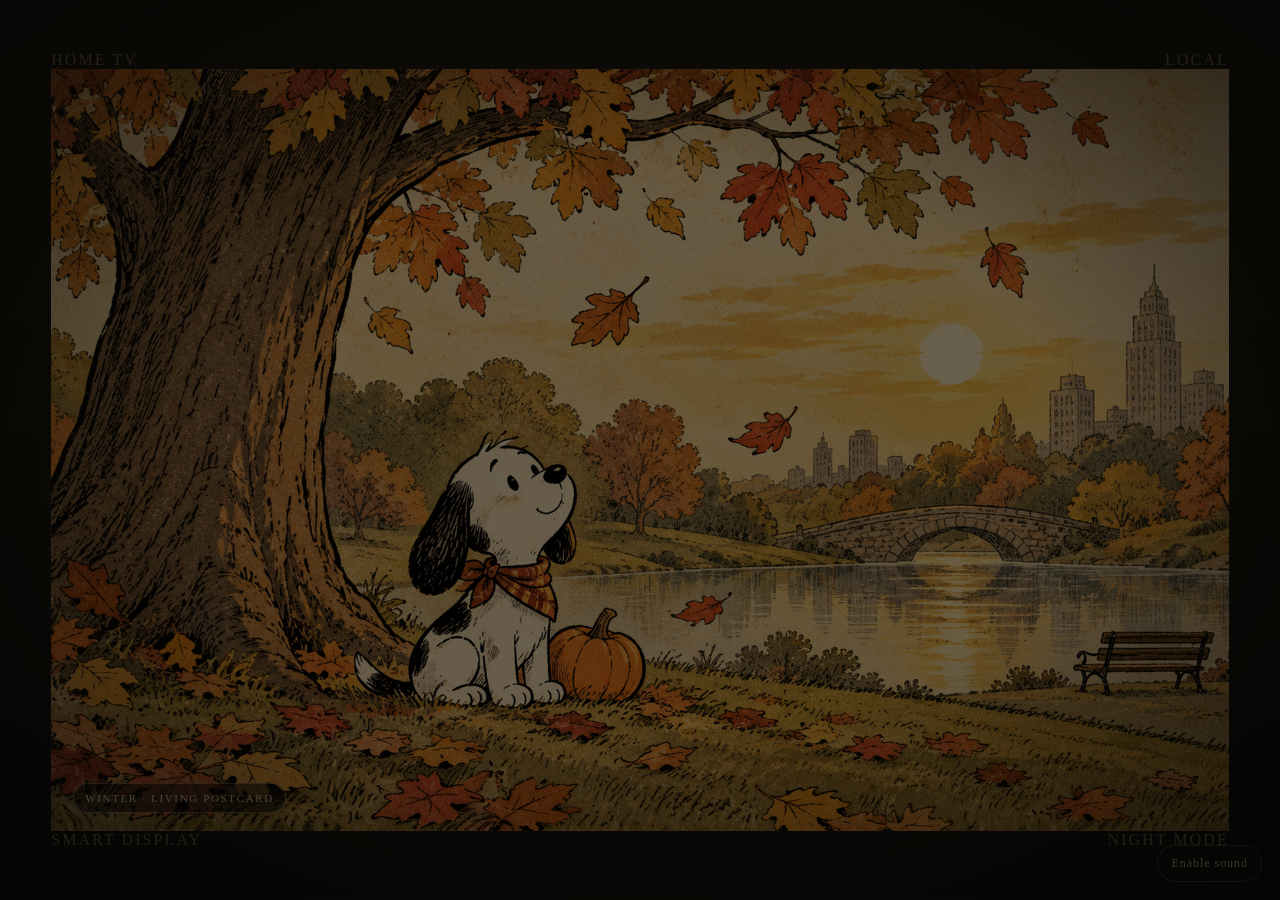
==== commit 85d7b979: "Add files via upload" ====
--- a/index.html
+++ b/index.html
@@ -1,106 +1,1444 @@
-<!DOCTYPE html>
+<!doctype html>
 <html lang="en">
 <head>
-<meta charset="UTF-8">
-<meta name="viewport" content="width=device-width, initial-scale=1">
-<meta name="theme-color" content="#080808">
-<meta name="referrer" content="no-referrer">
-<meta http-equiv="Content-Security-Policy" content="default-src 'self' data:; script-src 'self'; style-src 'self'; connect-src 'self'; object-src 'none'; base-uri 'none'">
-<title>Mini Vestaboard</title>
-<link rel="stylesheet" href="styles.css">
+  <meta charset="utf-8">
+  <meta name="viewport"
+        content="width=device-width, initial-scale=1, viewport-fit=cover">
+  <meta name="theme-color" content="#17130d">
+  <title>Smart Vintage Display</title>
+
+  <style>
+    :root {
+      --cream: #f1dfb7;
+      --dim: #b8a681;
+      --dark: #17130d;
+      --glow: rgba(241, 223, 183, .22);
+      --brightness: 1;
+    }
+
+    * { box-sizing: border-box; }
+
+    html, body {
+      width: 100%;
+      height: 100%;
+      margin: 0;
+      background: #0c0a07;
+      color: var(--cream);
+      overflow: hidden;
+    }
+
+    body {
+      font-family: Georgia, "Times New Roman", serif;
+      display: grid;
+      place-items: center;
+      filter: brightness(var(--brightness));
+      transition: filter .4s ease;
+    }
+
+    .tv {
+      position: relative;
+      width: 100vw;
+      height: 100vh;
+      overflow: hidden;
+      background:
+        radial-gradient(
+          ellipse at center,
+          rgba(76, 61, 35, .18),
+          transparent 58%
+        ),
+        linear-gradient(180deg, #1d180f, #11100b);
+      padding: max(24px, 4vw);
+      display: flex;
+      flex-direction: column;
+      justify-content: space-between;
+    }
+
+    .tv::before {
+      content: "";
+      position: absolute;
+      inset: 0;
+      pointer-events: none;
+      opacity: .18;
+      background: repeating-linear-gradient(
+        0deg,
+        rgba(255, 255, 255, .055) 0 1px,
+        transparent 1px 4px
+      );
+      mix-blend-mode: screen;
+    }
+
+    .tv::after {
+      content: "";
+      position: absolute;
+      inset: -20%;
+      pointer-events: none;
+      background: radial-gradient(
+        ellipse at center,
+        transparent 45%,
+        rgba(0, 0, 0, .55) 78%
+      );
+    }
+
+    .topbar, .footer {
+      position: relative;
+      z-index: 2;
+      display: flex;
+      align-items: center;
+      justify-content: space-between;
+      gap: 16px;
+      color: var(--dim);
+      letter-spacing: .13em;
+      text-transform: uppercase;
+      font-size: clamp(11px, 1.7vw, 16px);
+    }
+
+    .screen {
+      position: relative;
+      z-index: 2;
+      flex: 1;
+      display: grid;
+      place-items: center;
+      min-height: 0;
+    }
+
+    .page {
+      width: min(100%, 1100px);
+      display: none;
+      text-align: center;
+      animation: fade .8s ease;
+    }
+
+    .page.active { display: block; }
+
+    @keyframes fade {
+      from { opacity: 0; transform: translateY(7px); }
+      to { opacity: 1; transform: none; }
+    }
+
+    .eyebrow {
+      font-size: clamp(12px, 2vw, 19px);
+      letter-spacing: .28em;
+      text-transform: uppercase;
+      color: var(--dim);
+      margin-bottom: 18px;
+    }
+
+    .clock {
+      font-size: clamp(62px, 17vw, 190px);
+      line-height: .88;
+      letter-spacing: -.055em;
+      text-shadow: 0 0 24px var(--glow);
+      font-variant-numeric: tabular-nums;
+    }
+
+    .ampm {
+      font-size: .22em;
+      letter-spacing: .08em;
+      margin-left: .12em;
+      color: var(--dim);
+    }
+
+    .date {
+      font-size: clamp(18px, 3vw, 32px);
+      margin-top: 18px;
+      color: var(--dim);
+    }
+
+    .message {
+      font-size: clamp(25px, 5.6vw, 64px);
+      line-height: 1.08;
+      max-width: 950px;
+      margin: 34px auto 0;
+      text-wrap: balance;
+    }
+
+    .submessage {
+      font-size: clamp(14px, 2.2vw, 22px);
+      color: var(--dim);
+      margin: 18px auto 0;
+      max-width: 850px;
+      line-height: 1.45;
+    }
+
+    .weather-temp {
+      font-size: clamp(76px, 18vw, 190px);
+      line-height: .9;
+    }
+
+    .weather-desc {
+      font-size: clamp(24px, 5vw, 56px);
+      margin-top: 20px;
+    }
+
+    .weather-grid {
+      margin: 35px auto 0;
+      display: grid;
+      grid-template-columns: repeat(3, minmax(0, 1fr));
+      gap: 12px;
+      max-width: 800px;
+    }
+
+    .card {
+      border: 1px solid rgba(241, 223, 183, .2);
+      background: rgba(255, 255, 255, .025);
+      padding: 18px 12px;
+      border-radius: 12px;
+    }
+
+    .card span {
+      display: block;
+      color: var(--dim);
+      font-size: clamp(10px, 1.6vw, 14px);
+      letter-spacing: .15em;
+      text-transform: uppercase;
+      margin-bottom: 6px;
+    }
+
+    .card strong {
+      font-size: clamp(18px, 3vw, 28px);
+      font-weight: normal;
+    }
+
+    .event-title {
+      font-size: clamp(34px, 7vw, 80px);
+      line-height: 1.05;
+      text-wrap: balance;
+    }
+
+    .event-time {
+      font-size: clamp(18px, 3.2vw, 34px);
+      color: var(--dim);
+      margin-top: 20px;
+    }
+
+    .video-page {
+      position: absolute;
+      inset: 0;
+      width: 100%;
+      max-width: none;
+      height: 100%;
+      overflow: hidden;
+    }
+
+    .video-page video,
+    .video-page img {
+      width: 100%;
+      height: 100%;
+      object-fit: cover;
+      background: #090806;
+    }
+
+    .video-page video {
+      filter: sepia(.16) saturate(.88) contrast(.96) brightness(.96);
+    }
+
+    .video-page img {
+      animation: livingPostcard 35s ease-in-out infinite alternate;
+    }
+
+    .video-page::after {
+      content: "";
+      position: absolute;
+      inset: 0;
+      pointer-events: none;
+      background: radial-gradient(
+        ellipse at center,
+        transparent 52%,
+        rgba(0, 0, 0, .5) 100%
+      );
+    }
+
+    .seasonal-effects {
+      position: absolute;
+      z-index: 1;
+      inset: 0;
+      overflow: hidden;
+      pointer-events: none;
+    }
+
+    .water-shimmer {
+      position: absolute;
+      left: 42%;
+      right: -5%;
+      top: 59%;
+      bottom: 5%;
+      opacity: .18;
+      mix-blend-mode: screen;
+      background: repeating-linear-gradient(
+        178deg,
+        transparent 0 7px,
+        rgba(255, 222, 143, .75) 8px 9px,
+        transparent 10px 16px
+      );
+      mask-image: radial-gradient(
+        ellipse at 58% 40%, #000 0 18%, transparent 68%
+      );
+      -webkit-mask-image: radial-gradient(
+        ellipse at 58% 40%, #000 0 18%, transparent 68%
+      );
+      animation: waterShimmer 5.5s ease-in-out infinite alternate;
+    }
+
+    .film-breathe {
+      position: absolute;
+      inset: 0;
+      background: linear-gradient(
+        115deg,
+        rgba(255, 196, 96, .045),
+        transparent 38%,
+        rgba(89, 52, 17, .035)
+      );
+      mix-blend-mode: soft-light;
+      animation: filmBreathe 7s ease-in-out infinite alternate;
+    }
+
+    .leaf-particle {
+      position: absolute;
+      top: -14%;
+      left: var(--x);
+      width: var(--size);
+      height: var(--height);
+      border-radius: 90% 0 90% 0;
+      background: var(--leaf);
+      opacity: var(--opacity);
+      filter: drop-shadow(0 2px 1px rgba(45, 25, 9, .2));
+      animation: leafFall var(--duration) linear var(--delay) infinite;
+    }
+
+    .leaf-particle::after {
+      content: "";
+      position: absolute;
+      left: 47%;
+      top: 4%;
+      width: 1px;
+      height: 92%;
+      background: rgba(70, 35, 10, .42);
+      transform: rotate(-38deg);
+    }
+
+    .video-label {
+      position: absolute;
+      z-index: 2;
+      left: 22px;
+      bottom: 18px;
+      padding: 8px 11px;
+      border: 1px solid rgba(241, 223, 183, .25);
+      border-radius: 999px;
+      background: rgba(12, 10, 7, .58);
+      color: var(--dim);
+      font-size: 11px;
+      letter-spacing: .15em;
+      text-transform: uppercase;
+    }
+
+    .video-empty {
+      height: 100%;
+      display: grid;
+      place-items: center;
+      padding: 30px;
+      color: var(--dim);
+      font-size: clamp(22px, 4vw, 46px);
+      background:
+        radial-gradient(circle at 35% 35%, #654d31, transparent 32%),
+        radial-gradient(circle at 68% 62%, #263d3a, transparent 35%),
+        #17130d;
+    }
+
+    @keyframes livingPostcard {
+      from { transform: scale(1.01) translate3d(-.3%, 0, 0); }
+      to { transform: scale(1.07) translate3d(.7%, -.5%, 0); }
+    }
+
+    @keyframes waterShimmer {
+      from {
+        transform: translate3d(-1.2%, 0, 0) scaleY(.96);
+        opacity: .11;
+      }
+      to {
+        transform: translate3d(1.2%, 1%, 0) scaleY(1.04);
+        opacity: .24;
+      }
+    }
+
+    @keyframes filmBreathe {
+      from { opacity: .45; }
+      to { opacity: 1; }
+    }
+
+    @keyframes leafFall {
+      0% {
+        transform: translate3d(0, -8vh, 0) rotate(0deg);
+      }
+      35% {
+        transform: translate3d(var(--sway), 38vh, 0) rotate(220deg);
+      }
+      70% {
+        transform: translate3d(var(--sway-back), 82vh, 0) rotate(480deg);
+      }
+      100% {
+        transform: translate3d(var(--drift), 122vh, 0) rotate(720deg);
+      }
+    }
+
+    .sound-button {
+      position: absolute;
+      z-index: 5;
+      right: 18px;
+      bottom: 18px;
+      border: 1px solid rgba(241, 223, 183, .28);
+      background: rgba(15, 13, 9, .72);
+      color: var(--cream);
+      padding: 10px 13px;
+      border-radius: 999px;
+      font: inherit;
+      font-size: 12px;
+      letter-spacing: .08em;
+      cursor: pointer;
+    }
+
+    .hidden { display: none !important; }
+    .burn-shift { transition: transform 1.2s ease; }
+
+    body.quiet-mode .topbar,
+    body.quiet-mode .footer {
+      opacity: .38;
+    }
+
+    body.quiet-mode .sound-button { opacity: .55; }
+
+    @media (prefers-reduced-motion: reduce) {
+      .video-page img,
+      .water-shimmer,
+      .film-breathe,
+      .leaf-particle {
+        animation: none;
+      }
+    }
+
+    @media (max-width: 650px) {
+      .tv { padding: 22px; }
+      .footer { font-size: 10px; }
+    }
+  </style>
+
+  <script src="config.js"></script>
 </head>
-<body class="display">
-<main id="board" class="board-shell" role="img" aria-label="Mini split-flap display"></main>
-<footer id="toolbar" class="board-toolbar">
-  <span id="mode-status" class="status" role="status">Daily messages</span><br>
-  <button id="start">Fullscreen / sound</button>
-  <button id="pause" class="secondary">Pause</button>
-  <button id="settings-button" class="secondary">Settings &amp; modes</button>
-  <button id="alarm-snooze" class="hidden">Snooze 5 min</button>
-  <button id="alarm-dismiss" class="secondary hidden">Dismiss alarm</button>
-</footer>
-<section id="settings" class="hidden" role="dialog" aria-modal="true" aria-labelledby="settings-title">
-<div class="settings-inner">
-  <button id="close-settings" class="secondary">Back to board</button>
-  <h1 id="settings-title">Make it yours</h1>
-  <h2>Choose a mode</h2>
-  <button id="normal">Daily messages</button>
-  <button id="focus">Start / restart focus</button>
-  <button id="breathe">Start breathing</button>
-  <button id="ambient-mode">Ambient colors</button>
-  <p class="hint">Focus: 25 minutes, then a 5-minute break. Breathing: 2 minutes, with 4 seconds in and 6 seconds out. Breathe comfortably at your own pace. Choosing a mode replaces the current session.</p>
-  <p class="hint">Tap the board for Pause / Resume. Timers keep elapsed time if the tablet sleeps, but cannot wake it or guarantee a sound while asleep. Reloading ends the session.</p>
-  <h2>Appearance</h2>
-  <label>Brightness: <span id="brightness-value">100%</span>
-    <input id="brightness" type="range" min="20" max="100" step="5">
-  </label>
-  <p class="hint">Changes the board's appearance, not the tablet backlight. Night mode dims it further from 10 PM to 6 AM. Settings stay readable.</p>
-  <label>Animation speed
-    <select id="speed"><option value="slow">Slow</option><option value="normal">Normal</option><option value="quick">Quick</option></select>
-  </label>
-  <label>Message color pattern
-    <select id="pattern"><option value="corners">Original colored corners</option><option value="border">Colored border</option><option value="rainbow">Rainbow top &amp; bottom</option><option value="none">No accents</option></select>
-  </label>
-  <label>Color scenes between messages
-    <select id="ambient"><option value="off">Off</option><option value="rainbow">Rainbow</option><option value="seasonal">Seasonal colors</option><option value="wave">Rainbow wave</option><option value="checker">Checkerboard</option><option value="diamond">Diamond</option><option value="heart">Pixel hearts</option><option value="chase">Chasing border</option></select>
-  </label>
-  <p class="hint">Color scenes last 12 seconds after each regular five-scene cycle. Seasonal palettes follow the calendar month. Ambient mode uses rainbow when this option is Off.</p>
-  <h2>Sound</h2>
-  <label><input id="sound" type="checkbox">Mechanical flap clicks</label>
-  <label><input id="chime" type="checkbox">Chime when focus or break ends</label>
-  <label>Volume<input id="volume" type="range" min="0" max="0.4" step="0.01"></label>
-  <button id="test-sound">Test sound</button>
-  <p class="hint">Flap sounds are softer after 5 PM, and regular sounds and focus chimes are off from 10 PM to 6 AM. An enabled alarm can still sound during quiet hours. Tap Fullscreen / sound after reloading. Breathing and ambient scenes stay quiet.</p>
-  <p id="save-status" class="status" role="status"></p>
-  <h2>Alarm clock</h2>
-  <div class="editor">
-    <label><input id="alarm-enabled" type="checkbox">Alarm enabled</label>
-    <label>Alarm time<input id="alarm-time" type="time" value="07:00"></label>
-    <label>Repeat
-      <select id="alarm-repeat"><option value="daily">Every day</option><option value="weekdays">Weekdays</option><option value="weekends">Weekends</option><option value="once">One time</option></select>
-    </label>
-    <label>Alarm message<input id="alarm-message" type="text" maxlength="80" value="GOOD MORNING"></label>
-    <label><input id="alarm-sound" type="checkbox" checked>Play alarm sound</label>
-    <button id="save-alarm" type="button">Save alarm</button>
-    <button id="test-alarm" type="button" class="secondary">Preview alarm</button>
-    <p id="alarm-status" class="status" role="status">Alarm is off.</p>
-  </div>
-  <p class="hint">For the alarm to ring, leave this page open, tap Fullscreen / sound once, keep the tablet's media volume on, and leave the tablet plugged in. A browser cannot wake a fully sleeping or closed tablet.</p>
-  <h2>Program a message on this tablet</h2>
-  <div class="editor">
-    <label>Your message
-      <textarea id="custom-message" maxlength="180" placeholder="TYPE YOUR MESSAGE HERE" autocapitalize="characters" autocomplete="off" spellcheck="false"></textarea>
-    </label>
-    <div class="symbol-picker" aria-label="Add a board symbol">
-      <button type="button" data-symbol="☺" aria-label="Happy face">☺</button><button type="button" data-symbol="☻" aria-label="Funny face">☻</button><button type="button" data-symbol="♥" aria-label="Heart">♥</button><button type="button" data-symbol="★" aria-label="Star">★</button><button type="button" data-symbol="☀" aria-label="Sun">☀</button><button type="button" data-symbol="☾" aria-label="Moon">☾</button><button type="button" data-symbol="⚡" aria-label="Energy">⚡</button><button type="button" data-symbol="✓" aria-label="You did it">✓</button><button type="button" data-symbol="✦" aria-label="Sparkle">✦</button><button type="button" data-symbol="✌" aria-label="Peace sign">✌</button><button type="button" data-symbol="♪" aria-label="Music">♪</button><button type="button" data-symbol="☕" aria-label="Coffee">☕</button>
-    </div>
-    <div id="custom-preview" class="message-preview" aria-label="Message preview"></div>
-    <p id="custom-fit" class="hint">Fits the board · 22 columns × 6 rows</p>
-    <label>Show it now for
-      <select id="custom-duration"><option value="5">5 minutes</option><option value="15">15 minutes</option><option value="30">30 minutes</option><option value="60">1 hour</option><option value="0">Until I end it</option></select>
-    </label>
-    <div class="button-row">
-      <button id="show-custom" type="button">Show now</button>
-      <button id="end-custom" type="button" class="secondary">Return to schedule</button>
-    </div>
-    <label>Or add it to the regular rotation
-      <select id="custom-period"><option value="anytime">Any time</option><option value="morning">Morning · 6 AM–noon</option><option value="afternoon">Afternoon · noon–5 PM</option><option value="evening">Evening · 5–10 PM</option><option value="night">Night · 10 PM–6 AM</option></select>
-    </label>
-    <button id="save-custom" type="button">Save to rotation</button>
-    <p id="custom-status" class="status" role="status"></p>
-  </div>
-  <h2>Saved messages</h2>
-  <div id="saved-messages"></div>
-  <button id="clear-saved" type="button" class="secondary">Delete all saved messages</button>
-  <p class="hint">Saved messages join the built-in slides during their chosen time. You can delete them individually below. They are stored only in this browser on this tablet.</p>
-  <h2>Privacy &amp; offline</h2>
-  <p id="offline-status" class="hint">Checking offline support…</p>
-  <p class="hint">The app stores appearance choices and your programmed messages only in this tablet's browser. It does not use accounts, location, contacts, calendars, or a cloud database. Clearing this browser's website data also clears your saved messages.</p>
-  <p class="hint">Version 5 local · Controls hide after six seconds. Tap the board to bring them back.</p>
-</div>
-</section>
-<noscript>Enable JavaScript to show the board.</noscript>
-<script src="content.js"></script>
-<script src="app.js"></script>
+
+<body>
+  <main class="tv" id="tv">
+    <header class="topbar">
+      <div id="displayName">HOME TV</div>
+      <div>LOCAL</div>
+    </header>
+
+    <section class="screen burn-shift" id="screen">
+      <div class="page active" data-page="home">
+        <div class="eyebrow" id="daypart">Good morning</div>
+        <div class="clock">
+          <span id="clock">--:--</span>
+          <span class="ampm" id="ampm"></span>
+        </div>
+        <div class="date" id="date"></div>
+        <div class="message" id="mainMessage"></div>
+        <div class="submessage" id="contextMessage"></div>
+      </div>
+
+      <div class="page" data-page="weather">
+        <div class="eyebrow" id="weatherLocation">Weather</div>
+        <div class="weather-temp" id="weatherTemp">--°</div>
+        <div class="weather-desc" id="weatherDesc">
+          Updating weather…
+        </div>
+        <div class="weather-grid">
+          <div class="card">
+            <span>Feels like</span>
+            <strong id="feelsLike">--°</strong>
+          </div>
+          <div class="card">
+            <span>Today</span>
+            <strong id="hiLow">-- / --</strong>
+          </div>
+          <div class="card">
+            <span>Rain</span>
+            <strong id="rainChance">--%</strong>
+          </div>
+        </div>
+      </div>
+
+      <div class="page" data-page="calendar">
+        <div class="eyebrow">Up next</div>
+        <div class="event-title" id="eventTitle">Nothing scheduled</div>
+        <div class="event-time" id="eventTime"></div>
+      </div>
+
+      <div class="page video-page" data-page="video">
+        <video id="screensaverVideo"
+               muted playsinline preload="metadata"></video>
+
+        <img id="screensaverImage"
+             class="hidden"
+             alt="Seasonal vintage screensaver">
+
+        <div class="seasonal-effects hidden"
+             id="seasonalEffects"
+             aria-hidden="true">
+          <div class="water-shimmer"></div>
+          <div class="film-breathe"></div>
+          <div id="leafLayer"></div>
+        </div>
+
+        <div class="video-empty" id="videoEmpty">
+          Add seasonal artwork or video clips in config.js
+        </div>
+
+        <div class="video-label" id="videoLabel">
+          Seasonal screensaver
+        </div>
+      </div>
+    </section>
+
+    <footer class="footer">
+      <div id="footerLeft">Smart Display</div>
+      <div id="footerRight">AUTO</div>
+    </footer>
+
+    <button class="sound-button" id="soundButton" type="button">
+      Enable sound
+    </button>
+
+    <audio id="jazzPlayer" preload="metadata"></audio>
+  </main>
+
+<script type="module">
+const CFG = window.SMART_DISPLAY_CONFIG || {};
+const $ = id => document.getElementById(id);
+const pages = [...document.querySelectorAll(".page")];
+
+const state = {
+  page: "home",
+  weather: null,
+  events: [],
+  rotationIndex: 0,
+  videoIndex: 0,
+  videoPlaylist: [],
+  soundUnlocked: false,
+  lastChimeKey: "",
+  quietMode: null,
+  musicIndex: 0,
+  musicPlaylist: [],
+  imageAdvanceTimer: null
+};
+
+const failedMedia = new Set();
+
+const quotes = [
+  "Small steps, repeated daily, become big changes.",
+  "Make today useful.",
+  "You do not need perfect conditions to make progress.",
+  "A calm start can still lead to a powerful day.",
+  "Focus on what moves the day forward.",
+  "Consistency beats intensity when intensity cannot last.",
+  "Do one thing today that tomorrow will thank you for.",
+  "Keep the goal visible and the next step simple.",
+  "You can reset the day at any hour.",
+  "Progress counts even when it looks ordinary.",
+  "Protect your energy. Spend it on what matters.",
+  "Finish strong, then let the day go."
+];
+
+function partsInZone(date = new Date()) {
+  const parts = new Intl.DateTimeFormat("en-US", {
+    timeZone: CFG.timezone || "America/New_York",
+    hour: "numeric",
+    minute: "2-digit",
+    second: "2-digit",
+    hour12: true,
+    weekday: "long",
+    month: "long",
+    day: "numeric",
+    year: "numeric"
+  }).formatToParts(date);
+
+  return Object.fromEntries(parts.map(p => [p.type, p.value]));
+}
+
+function hourInZone(date = new Date()) {
+  return Number(new Intl.DateTimeFormat("en-US", {
+    timeZone: CFG.timezone || "America/New_York",
+    hour: "2-digit",
+    hourCycle: "h23"
+  }).format(date));
+}
+
+function formatTime(date) {
+  return new Intl.DateTimeFormat("en-US", {
+    timeZone: CFG.timezone || "America/New_York",
+    hour: "numeric",
+    minute: "2-digit"
+  }).format(date);
+}
+
+function formatDate(date) {
+  return new Intl.DateTimeFormat("en-US", {
+    timeZone: CFG.timezone || "America/New_York",
+    weekday: "long",
+    month: "long",
+    day: "numeric"
+  }).format(date);
+}
+
+function dayKey(date = new Date()) {
+  return new Intl.DateTimeFormat("en-CA", {
+    timeZone: CFG.timezone || "America/New_York",
+    year: "numeric",
+    month: "2-digit",
+    day: "2-digit"
+  }).format(date);
+}
+
+function quoteForToday() {
+  const digits = dayKey().replace(/\D/g, "");
+  const value = [...digits].reduce((sum, digit) => sum + Number(digit), 0);
+  return quotes[value % quotes.length];
+}
+
+function daypartInfo(hour) {
+  if (hour < 5) {
+    return {
+      label: "Late night",
+      msg: "Sleep tight.",
+      sub: "The rest can wait until morning."
+    };
+  }
+
+  if (hour < 12) {
+    return {
+      label: "Good morning",
+      msg: "A new day is here.",
+      sub: quoteForToday()
+    };
+  }
+
+  if (hour < 17) {
+    return {
+      label: "Good afternoon",
+      msg: "Keep the momentum going.",
+      sub: quoteForToday()
+    };
+  }
+
+  if (hour < 21) {
+    return {
+      label: "Good evening",
+      msg: "Ease into the evening.",
+      sub: "Wrap up what matters. Let the rest wait."
+    };
+  }
+
+  return {
+    label: "Wind down",
+    msg: "The day is almost done.",
+    sub: "Slow things down. Tomorrow gets a fresh start."
+  };
+}
+
+function isQuietHour(hour) {
+  const start = Number(CFG.sound?.quietStartHour ?? 23);
+  const end = Number(CFG.sound?.quietEndHour ?? 7);
+
+  if (start === end) return false;
+
+  return start < end
+    ? hour >= start && hour < end
+    : hour >= start || hour < end;
+}
+
+function showPage(name) {
+  const pageChanged = name !== state.page;
+
+  // Do not restart a photo timer when the same screen is selected.
+  if (!pageChanged) return;
+
+  const wasScreensaver = state.page === "video";
+  state.page = name;
+
+  pages.forEach(page => {
+    page.classList.toggle("active", page.dataset.page === name);
+  });
+
+  const nightMode =
+    CFG.quietDisplay?.enabled !== false &&
+    isQuietHour(hourInZone());
+
+  $("footerRight").textContent = nightMode
+    ? "NIGHT MODE"
+    : name === "video" ? "SCREENSAVER" : "AUTO";
+
+  if (name === "video") {
+    playScreensaver();
+  } else {
+    clearTimeout(state.imageAdvanceTimer);
+    state.imageAdvanceTimer = null;
+    $("screensaverVideo").pause();
+
+    if (wasScreensaver && state.videoPlaylist.length > 1) {
+      state.videoIndex =
+        (state.videoIndex + 1) % state.videoPlaylist.length;
+    }
+  }
+
+  tileFlipCascade();
+}
+
+function choosePage(force = false) {
+  if (
+    CFG.quietDisplay?.enabled !== false &&
+    isQuietHour(hourInZone())
+  ) {
+    showPage(CFG.quietDisplay?.screen || "video");
+    return;
+  }
+
+  let screens = CFG.rotation?.enabled
+    ? (CFG.rotation.screens || ["home"])
+    : ["home"];
+
+  if (!CFG.screensaver?.enabled) {
+    screens = screens.filter(name => name !== "video");
+  }
+
+  if (force || !screens.includes(state.page)) {
+    state.rotationIndex = 0;
+  } else {
+    state.rotationIndex =
+      (state.rotationIndex + 1) % screens.length;
+  }
+
+  showPage(screens[state.rotationIndex] || "home");
+}
+
+function smartContext(fallback) {
+  const weather = state.weather;
+  if (!weather) return fallback;
+
+  if (weather.precipProb >= 60) {
+    return "Rain is likely today — an umbrella may be worth grabbing.";
+  }
+
+  if (weather.temp <= 35) {
+    return "It is cold outside — bundle up before heading out.";
+  }
+
+  if (weather.temp >= 88) {
+    return "It is a hot one — keep water nearby.";
+  }
+
+  if (weather.code === 0 && hourInZone() < 17) {
+    return `Clear skies today. ${fallback}`;
+  }
+
+  return fallback;
+}
+
+function updateClock() {
+  const parts = partsInZone();
+
+  $("clock").textContent = `${parts.hour}:${parts.minute}`;
+  $("ampm").textContent = parts.dayPeriod || "";
+  $("date").textContent =
+    `${parts.weekday}, ${parts.month} ${parts.day}`;
+
+  const info = daypartInfo(hourInZone());
+
+  $("daypart").textContent = info.label;
+  $("mainMessage").textContent = info.msg;
+  $("contextMessage").textContent = smartContext(info.sub);
+
+  applyDayNightMode();
+  maybeChime();
+}
+
+const WMO = {
+  0: ["Clear", "☀"],
+  1: ["Mostly clear", "🌤"],
+  2: ["Partly cloudy", "⛅"],
+  3: ["Overcast", "☁"],
+  45: ["Fog", "🌫"],
+  48: ["Rime fog", "🌫"],
+  51: ["Light drizzle", "🌦"],
+  53: ["Drizzle", "🌦"],
+  55: ["Heavy drizzle", "🌧"],
+  61: ["Light rain", "🌧"],
+  63: ["Rain", "🌧"],
+  65: ["Heavy rain", "🌧"],
+  71: ["Light snow", "🌨"],
+  73: ["Snow", "🌨"],
+  75: ["Heavy snow", "❄"],
+  77: ["Snow grains", "❄"],
+  80: ["Rain showers", "🌦"],
+  81: ["Rain showers", "🌧"],
+  82: ["Heavy showers", "⛈"],
+  85: ["Snow showers", "🌨"],
+  86: ["Heavy snow showers", "❄"],
+  95: ["Thunderstorm", "⛈"],
+  96: ["Thunderstorm + hail", "⛈"],
+  99: ["Thunderstorm + hail", "⛈"]
+};
+
+async function fetchWeather() {
+  if (!CFG.weather?.enabled) return;
+
+  const weather = CFG.weather;
+  const params = new URLSearchParams({
+    latitude: weather.latitude,
+    longitude: weather.longitude,
+    current: "temperature_2m,apparent_temperature,weather_code,is_day",
+    daily: "weather_code,temperature_2m_max,temperature_2m_min,precipitation_probability_max,sunrise,sunset",
+    temperature_unit: weather.temperatureUnit || "fahrenheit",
+    timezone: CFG.timezone || "auto",
+    forecast_days: "3"
+  });
+
+  try {
+    const response = await fetch(
+      `https://api.open-meteo.com/v1/forecast?${params}`
+    );
+
+    if (!response.ok) throw new Error(`Weather HTTP ${response.status}`);
+
+    const data = await response.json();
+
+    state.weather = {
+      temp: Math.round(data.current.temperature_2m),
+      feels: Math.round(data.current.apparent_temperature),
+      code: data.current.weather_code,
+      hi: Math.round(data.daily.temperature_2m_max[0]),
+      lo: Math.round(data.daily.temperature_2m_min[0]),
+      precipProb: Math.round(
+        data.daily.precipitation_probability_max[0] ?? 0
+      ),
+      cachedAt: Date.now()
+    };
+
+    try {
+      localStorage.setItem(
+        "smartDisplayWeather",
+        JSON.stringify(state.weather)
+      );
+    } catch {}
+
+    renderWeather();
+    $("footerLeft").textContent =
+      `Weather updated ${formatTime(new Date())}`;
+  } catch (error) {
+    console.warn(error);
+
+    if (state.weather) {
+      renderWeather();
+      $("footerLeft").textContent = "Using cached weather";
+    } else {
+      $("weatherDesc").textContent = "Weather unavailable";
+    }
+  }
+}
+
+function renderWeather() {
+  const weather = state.weather;
+  if (!weather) return;
+
+  const [label, icon] = WMO[weather.code] || ["Current conditions", ""];
+
+  $("weatherLocation").textContent =
+    CFG.weather?.locationName || "Weather";
+  $("weatherTemp").textContent = `${weather.temp}°`;
+  $("weatherDesc").textContent = `${icon} ${label}`.trim();
+  $("feelsLike").textContent = `${weather.feels}°`;
+  $("hiLow").textContent = `${weather.hi}° / ${weather.lo}°`;
+  $("rainChance").textContent = `${weather.precipProb}%`;
+}
+
+async function fetchCalendar() {
+  if (!CFG.calendar?.enabled) return;
+
+  let events = [];
+
+  try {
+    if (
+      CFG.calendar.source === "google-public" &&
+      CFG.calendar.googleCalendarId &&
+      CFG.calendar.googleCalendarApiKey
+    ) {
+      const params = new URLSearchParams({
+        singleEvents: "true",
+        orderBy: "startTime",
+        maxResults: "10",
+        timeMin: new Date().toISOString(),
+        key: CFG.calendar.googleCalendarApiKey
+      });
+
+      const calendarId = encodeURIComponent(
+        CFG.calendar.googleCalendarId
+      );
+
+      const response = await fetch(
+        `https://www.googleapis.com/calendar/v3/calendars/${calendarId}/events?${params}`
+      );
+
+      if (!response.ok) {
+        throw new Error(`Calendar HTTP ${response.status}`);
+      }
+
+      const data = await response.json();
+
+      events = (data.items || []).map(event => ({
+        title: event.summary || "Untitled event",
+        start: event.start?.dateTime || event.start?.date
+      }));
+    } else {
+      events = Array.isArray(CFG.calendar.events)
+        ? CFG.calendar.events
+        : [];
+    }
+
+    state.events = events
+      .filter(event =>
+        event.start &&
+        new Date(event.start).getTime() >= Date.now() - 3600000
+      )
+      .sort((a, b) => new Date(a.start) - new Date(b.start));
+
+    renderCalendar();
+  } catch (error) {
+    console.warn(error);
+    $("eventTitle").textContent = "Calendar unavailable";
+    $("eventTime").textContent = "";
+  }
+}
+
+function renderCalendar() {
+  const event = state.events[0];
+
+  if (!event) {
+    $("eventTitle").textContent = "Nothing scheduled";
+    $("eventTime").textContent = "Your next event will appear here.";
+    return;
+  }
+
+  $("eventTitle").textContent = event.title;
+
+  if (event.start) {
+    const date = new Date(event.start);
+    $("eventTime").textContent =
+      `${formatDate(date)} · ${formatTime(date)}`;
+  } else {
+    $("eventTime").textContent = event.detail || "";
+  }
+}
+
+function audioEnabled() {
+  return state.soundUnlocked;
+}
+
+function buildMusicPlaylist() {
+  state.musicPlaylist =
+    [...(CFG.daytimeMusic?.tracks || [])].filter(Boolean);
+
+  if (CFG.daytimeMusic?.shuffle) {
+    for (let i = state.musicPlaylist.length - 1; i > 0; i--) {
+      const j = Math.floor(Math.random() * (i + 1));
+
+      [state.musicPlaylist[i], state.musicPlaylist[j]] =
+        [state.musicPlaylist[j], state.musicPlaylist[i]];
+    }
+  }
+}
+
+function reconcileMusic() {
+  const player = $("jazzPlayer");
+
+  const shouldPlay =
+    CFG.daytimeMusic?.enabled &&
+    audioEnabled() &&
+    !isQuietHour(hourInZone()) &&
+    state.musicPlaylist.length;
+
+  if (!shouldPlay) {
+    player.pause();
+    return;
+  }
+
+  player.volume = Math.max(
+    0,
+    Math.min(1, Number(CFG.daytimeMusic?.volume ?? .18))
+  );
+
+  const source =
+    state.musicPlaylist[state.musicIndex % state.musicPlaylist.length];
+
+  if (player.dataset.source !== source) {
+    player.dataset.source = source;
+    player.src = source;
+  }
+
+  if (player.paused && !player.dataset.blocked) {
+    player.dataset.blocked = "pending";
+
+    player.play()
+      .then(() => {
+        delete player.dataset.blocked;
+      })
+      .catch(() => {
+        player.dataset.blocked = "true";
+        $("soundButton").textContent = "Tap to retry sound";
+      });
+  }
+}
+
+function applyDayNightMode() {
+  const quiet =
+    CFG.quietDisplay?.enabled !== false &&
+    isQuietHour(hourInZone());
+
+  document.body.classList.toggle("quiet-mode", quiet);
+
+  const brightness = quiet
+    ? Math.max(
+        .15,
+        Math.min(1, Number(CFG.quietDisplay?.brightness ?? .42))
+      )
+    : 1;
+
+  document.documentElement.style.setProperty(
+    "--brightness",
+    String(brightness)
+  );
+
+  if (state.quietMode !== quiet) {
+    state.quietMode = quiet;
+
+    if (quiet) {
+      showPage(CFG.quietDisplay?.screen || "video");
+    } else {
+      choosePage(true);
+    }
+  }
+
+  reconcileMusic();
+}
+
+$("jazzPlayer").addEventListener("ended", () => {
+  if (!state.musicPlaylist.length) return;
+
+  state.musicIndex =
+    (state.musicIndex + 1) % state.musicPlaylist.length;
+
+  $("jazzPlayer").dataset.source = "";
+  reconcileMusic();
+});
+
+function tileFlipCascade(preview = false) {
+  if (!CFG.sound?.tileFlip || !audioEnabled()) return;
+  if (isQuietHour(hourInZone())) return;
+
+  const AudioCtx = window.AudioContext || window.webkitAudioContext;
+  if (!AudioCtx) return;
+
+  const context = window.__smartAudio ||
+    (window.__smartAudio = new AudioCtx());
+
+  if (context.state === "suspended") {
+    context.resume().catch(() => {});
+  }
+
+  const volume = Math.max(
+    .005,
+    Math.min(.08, Number(CFG.sound?.tileFlipVolume ?? .035))
+  );
+
+  const flips = preview ? 12 : 18;
+  let at = context.currentTime + .015;
+
+  for (let i = 0; i < flips; i++) {
+    const duration = .018 + (i % 4) * .003;
+
+    const buffer = context.createBuffer(
+      1,
+      Math.ceil(context.sampleRate * duration),
+      context.sampleRate
+    );
+
+    const samples = buffer.getChannelData(0);
+
+    for (let n = 0; n < samples.length; n++) {
+      const decay = 1 - n / samples.length;
+      samples[n] = (Math.random() * 2 - 1) * decay * decay;
+    }
+
+    const noise = context.createBufferSource();
+    const filter = context.createBiquadFilter();
+    const clickGain = context.createGain();
+
+    noise.buffer = buffer;
+    filter.type = "bandpass";
+    filter.frequency.value = 1250 + Math.random() * 1550;
+    filter.Q.value = .7 + Math.random() * .8;
+
+    clickGain.gain.setValueAtTime(
+      volume * (.6 + Math.random() * .55),
+      at
+    );
+
+    clickGain.gain.exponentialRampToValueAtTime(
+      .0001,
+      at + duration
+    );
+
+    noise.connect(filter);
+    filter.connect(clickGain);
+    clickGain.connect(context.destination);
+
+    noise.start(at);
+    noise.stop(at + duration);
+
+    const flap = context.createOscillator();
+    const flapGain = context.createGain();
+
+    flap.type = "triangle";
+    flap.frequency.setValueAtTime(82 + Math.random() * 58, at);
+    flap.frequency.exponentialRampToValueAtTime(55, at + .028);
+
+    flapGain.gain.setValueAtTime(volume * .36, at);
+    flapGain.gain.exponentialRampToValueAtTime(.0001, at + .032);
+
+    flap.connect(flapGain);
+    flapGain.connect(context.destination);
+
+    flap.start(at);
+    flap.stop(at + .034);
+
+    at += .018 + Math.random() * .026;
+  }
+}
+
+function tone(frequency = 740, duration = .16, volume = .05) {
+  if (!audioEnabled() || isQuietHour(hourInZone())) return;
+
+  const AudioCtx = window.AudioContext || window.webkitAudioContext;
+  if (!AudioCtx) return;
+
+  const context = window.__smartAudio ||
+    (window.__smartAudio = new AudioCtx());
+
+  const oscillator = context.createOscillator();
+  const gain = context.createGain();
+
+  oscillator.type = "sine";
+  oscillator.frequency.value = frequency;
+
+  gain.gain.setValueAtTime(volume, context.currentTime);
+  gain.gain.exponentialRampToValueAtTime(
+    .001,
+    context.currentTime + duration
+  );
+
+  oscillator.connect(gain);
+  gain.connect(context.destination);
+
+  oscillator.start();
+  oscillator.stop(context.currentTime + duration);
+}
+
+function chime(kind = "soft") {
+  if (kind === "morning") {
+    tone(523, .18, .03);
+    setTimeout(() => tone(659, .18, .03), 180);
+    setTimeout(() => tone(784, .28, .03), 360);
+  } else if (kind === "evening") {
+    tone(784, .18, .025);
+    setTimeout(() => tone(659, .18, .025), 180);
+    setTimeout(() => tone(523, .3, .025), 360);
+  } else if (kind === "hourly") {
+    tone(660, .18, .035);
+    setTimeout(() => tone(880, .22, .03), 180);
+  } else {
+    tone(780, .24, .035);
+  }
+}
+
+function maybeChime() {
+  if (!CFG.sound?.hourlyChime || !audioEnabled()) return;
+
+  const parts = partsInZone();
+  const hour = hourInZone();
+
+  if (isQuietHour(hour)) return;
+
+  const key = `${dayKey()}-${hour}`;
+
+  if (parts.minute === "00" && key !== state.lastChimeKey) {
+    state.lastChimeKey = key;
+
+    if (hour === Number(CFG.sound?.morningChimeHour ?? 8)) {
+      chime("morning");
+    } else if (hour === Number(CFG.sound?.eveningChimeHour ?? 19)) {
+      chime("evening");
+    } else {
+      chime("hourly");
+    }
+  }
+}
+
+$("soundButton").addEventListener("click", () => {
+  state.soundUnlocked = $("jazzPlayer").dataset.blocked === "true"
+    ? true
+    : !state.soundUnlocked;
+
+  delete $("jazzPlayer").dataset.blocked;
+
+  try {
+    localStorage.setItem(
+      "smartDisplaySound",
+      state.soundUnlocked ? "on" : "off"
+    );
+  } catch {}
+
+  $("soundButton").textContent =
+    state.soundUnlocked ? "Sound on" : "Enable sound";
+
+  if (state.soundUnlocked) tileFlipCascade(true);
+  reconcileMusic();
+});
+
+function buildVideoPlaylist() {
+  const sets = CFG.screensaver?.playlists || {};
+  const collection = CFG.screensaver?.collection || "mix";
+
+  if (collection === "seasonal") {
+    const month = Number(new Intl.DateTimeFormat("en-US", {
+      timeZone: CFG.timezone || "America/New_York",
+      month: "numeric"
+    }).format(new Date()));
+
+    const automaticSeason =
+      month >= 9 && month <= 11 ? "fall" :
+      month === 12 || month <= 2 ? "winter" :
+      month <= 5 ? "spring" : "summer";
+
+    const season =
+      CFG.screensaver?.season === "auto" || !CFG.screensaver?.season
+        ? automaticSeason
+        : CFG.screensaver.season;
+
+    state.videoPlaylist = [
+      ...(CFG.screensaver?.seasonal?.[season] || [])
+    ];
+
+    // Keep the display usable until other seasonal packs are added.
+    if (!state.videoPlaylist.length) {
+      state.videoPlaylist = [
+        ...(CFG.screensaver?.seasonal?.fall || [])
+      ];
+    }
+
+    $("videoLabel").textContent = `${season} · living postcard`;
+  } else {
+    state.videoPlaylist = collection === "mix"
+      ? [...(sets.vintage || []), ...(sets.games || [])]
+      : [...(sets[collection] || [])];
+
+    $("videoLabel").textContent =
+      collection === "mix" ? "Vintage + games" : collection;
+  }
+
+  state.videoPlaylist = state.videoPlaylist.filter(Boolean);
+
+  $("videoLabel").classList.toggle(
+    "hidden",
+    CFG.screensaver?.showLabel === false
+  );
+}
+
+function buildSeasonalEffects() {
+  const layer = $("leafLayer");
+  const colors = [
+    "#c85b22", "#e08a24", "#a83f20", "#d6a02d", "#7d5425"
+  ];
+
+  for (let i = 0; i < 14; i++) {
+    const leaf = document.createElement("i");
+    const size = 8 + (i * 7) % 15;
+
+    leaf.className = "leaf-particle";
+    leaf.style.setProperty("--x", `${(i * 37 + 11) % 101}%`);
+    leaf.style.setProperty("--size", `${size}px`);
+    leaf.style.setProperty("--height", `${Math.round(size * .72)}px`);
+    leaf.style.setProperty("--duration", `${13 + (i * 5) % 12}s`);
+    leaf.style.setProperty("--delay", `${-((i * 4.7) % 20)}s`);
+    leaf.style.setProperty("--sway", `${-70 + (i * 31) % 145}px`);
+    leaf.style.setProperty("--sway-back", `${55 - (i * 19) % 115}px`);
+    leaf.style.setProperty("--drift", `${-45 + (i * 23) % 105}px`);
+    leaf.style.setProperty("--opacity", String(.48 + (i % 4) * .12));
+    leaf.style.setProperty("--leaf", colors[i % colors.length]);
+
+    layer.appendChild(leaf);
+  }
+}
+
+function playScreensaver() {
+  if (state.page !== "video") return;
+
+  const video = $("screensaverVideo");
+  const image = $("screensaverImage");
+
+  if (!state.videoPlaylist.length) {
+    video.classList.add("hidden");
+    image.classList.add("hidden");
+    $("seasonalEffects").classList.add("hidden");
+    $("videoEmpty").classList.remove("hidden");
+    return;
+  }
+
+  $("videoEmpty").classList.add("hidden");
+
+  const source =
+    state.videoPlaylist[state.videoIndex % state.videoPlaylist.length];
+
+  if (/\.(png|jpe?g|webp|gif)(\?.*)?$/i.test(source)) {
+    video.pause();
+    video.classList.add("hidden");
+
+    image.src = source;
+    image.style.animation =
+      CFG.screensaver?.motionEffects === false ? "none" : "";
+    image.classList.remove("hidden");
+
+    $("seasonalEffects").classList.toggle(
+      "hidden",
+      CFG.screensaver?.motionEffects === false
+    );
+
+    clearTimeout(state.imageAdvanceTimer);
+
+    if (state.videoPlaylist.length > 1) {
+      state.imageAdvanceTimer = setTimeout(() => {
+        if (state.page !== "video") return;
+
+        state.videoIndex =
+          (state.videoIndex + 1) % state.videoPlaylist.length;
+
+        playScreensaver();
+      }, (CFG.rotation?.secondsPerScreen || 35) * 1000);
+    }
+
+    return;
+  }
+
+  clearTimeout(state.imageAdvanceTimer);
+  state.imageAdvanceTimer = null;
+
+  image.classList.add("hidden");
+  $("seasonalEffects").classList.add("hidden");
+  video.classList.remove("hidden");
+
+  if (video.dataset.source !== source) {
+    video.dataset.source = source;
+    video.src = source;
+  }
+
+  video.play().catch(() => {});
+}
+
+$("screensaverVideo").addEventListener("ended", () => {
+  if (state.page !== "video") return;
+
+  state.videoIndex =
+    (state.videoIndex + 1) % Math.max(1, state.videoPlaylist.length);
+
+  $("screensaverVideo").dataset.source = "";
+  playScreensaver();
+});
+
+function skipBrokenMedia() {
+  if (state.page !== "video") return;
+
+  const source =
+    state.videoPlaylist[state.videoIndex % state.videoPlaylist.length];
+
+  failedMedia.add(source);
+  clearTimeout(state.imageAdvanceTimer);
+
+  if (state.videoPlaylist.every(item => failedMedia.has(item))) {
+    $("screensaverVideo").pause();
+
+    ["screensaverVideo", "screensaverImage", "seasonalEffects"]
+      .forEach(id => $(id).classList.add("hidden"));
+
+    $("videoEmpty").textContent =
+      "Media unavailable — check the media folder.";
+    $("videoEmpty").classList.remove("hidden");
+    return;
+  }
+
+  do {
+    state.videoIndex =
+      (state.videoIndex + 1) % state.videoPlaylist.length;
+  } while (failedMedia.has(state.videoPlaylist[state.videoIndex]));
+
+  playScreensaver();
+}
+
+$("screensaverImage").addEventListener("error", skipBrokenMedia);
+$("screensaverVideo").addEventListener("error", skipBrokenMedia);
+
+function burnInShift() {
+  const x = Math.floor(Math.random() * 5) - 2;
+  const y = Math.floor(Math.random() * 5) - 2;
+
+  $("screen").style.transform = `translate(${x}px, ${y}px)`;
+}
+
+$("displayName").textContent = CFG.displayName || "HOME TV";
+
+try {
+  const cached = JSON.parse(
+    localStorage.getItem("smartDisplayWeather") || "null"
+  );
+
+  if (
+    cached &&
+    Date.now() - Number(cached.cachedAt || 0) < 6 * 60 * 60 * 1000
+  ) {
+    state.weather = cached;
+    renderWeather();
+  }
+} catch {}
+
+buildVideoPlaylist();
+buildSeasonalEffects();
+buildMusicPlaylist();
+
+updateClock();
+fetchWeather();
+fetchCalendar();
+
+setInterval(updateClock, 1000);
+
+setInterval(
+  () => choosePage(false),
+  (CFG.rotation?.secondsPerScreen || 35) * 1000
+);
+
+setInterval(
+  fetchWeather,
+  (CFG.weather?.refreshMinutes || 20) * 60000
+);
+
+setInterval(
+  fetchCalendar,
+  (CFG.calendar?.refreshMinutes || 15) * 60000
+);
+
+setInterval(burnInShift, 5 * 60000);
+</script>
 </body>
-</html>
+</html>
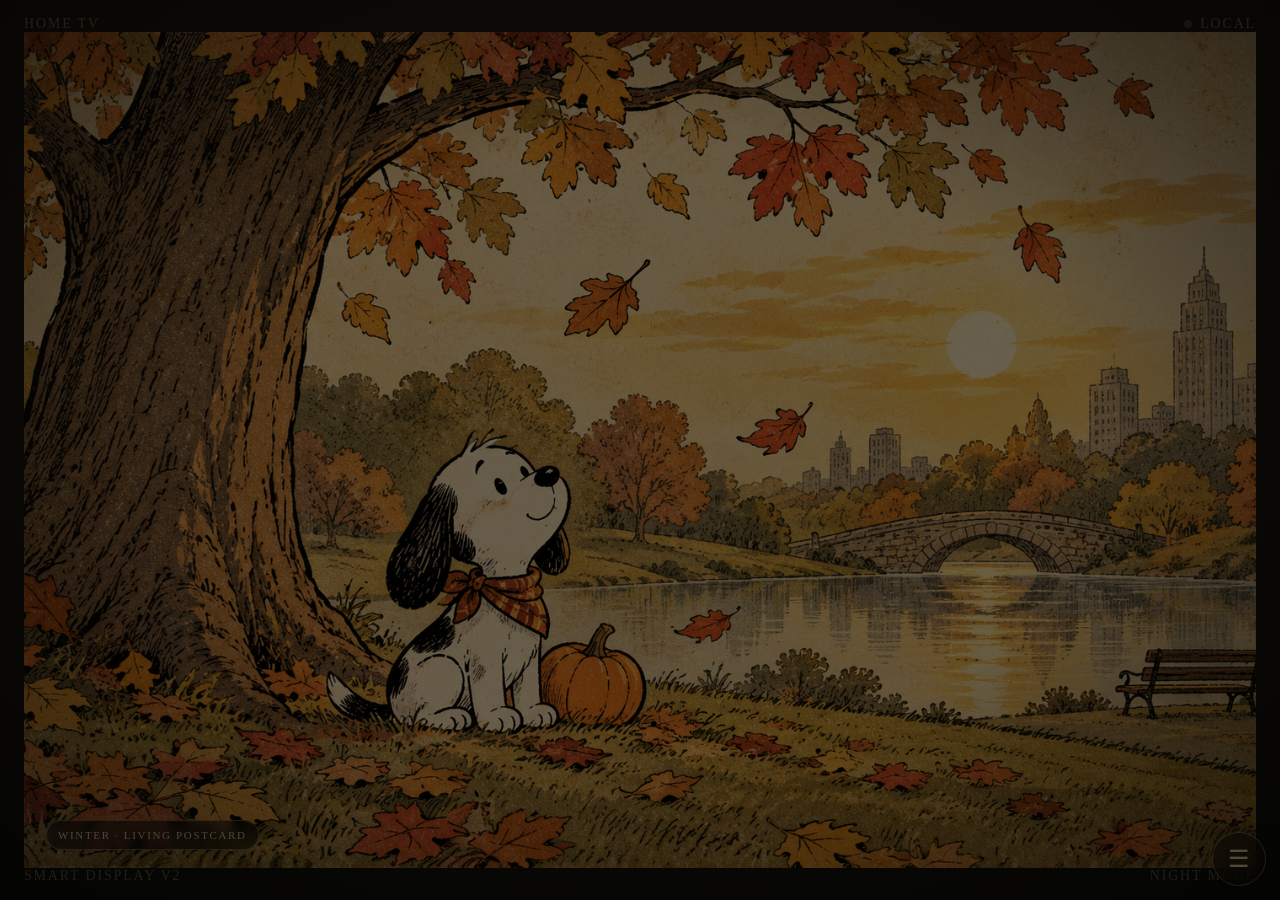
==== commit 4d35c39d: "Add files via upload" ====
--- a/index.html
+++ b/index.html
@@ -2,442 +2,144 @@
 <html lang="en">
 <head>
   <meta charset="utf-8">
-  <meta name="viewport"
-        content="width=device-width, initial-scale=1, viewport-fit=cover">
+  <meta name="viewport" content="width=device-width, initial-scale=1, viewport-fit=cover">
   <meta name="theme-color" content="#17130d">
+  <meta name="mobile-web-app-capable" content="yes">
+  <meta name="apple-mobile-web-app-capable" content="yes">
+  <meta name="apple-mobile-web-app-status-bar-style" content="black-translucent">
   <title>Smart Vintage Display</title>
-
   <style>
-    :root {
-      --cream: #f1dfb7;
-      --dim: #b8a681;
-      --dark: #17130d;
-      --glow: rgba(241, 223, 183, .22);
-      --brightness: 1;
-    }
-
-    * { box-sizing: border-box; }
-
-    html, body {
-      width: 100%;
-      height: 100%;
-      margin: 0;
-      background: #0c0a07;
-      color: var(--cream);
-      overflow: hidden;
-    }
-
-    body {
-      font-family: Georgia, "Times New Roman", serif;
-      display: grid;
-      place-items: center;
-      filter: brightness(var(--brightness));
-      transition: filter .4s ease;
-    }
-
-    .tv {
-      position: relative;
-      width: 100vw;
-      height: 100vh;
-      overflow: hidden;
+    :root{
+      --cream:#f1dfb7; --dim:#b8a681; --dark:#17130d; --panel:#211b12;
+      --glow:rgba(241,223,183,.22); --brightness:1;
+    }
+    *{box-sizing:border-box}
+    html,body{width:100%;height:100%;margin:0;background:#0c0a07;color:var(--cream);overflow:hidden;overscroll-behavior:none}
+    button{-webkit-tap-highlight-color:transparent;touch-action:manipulation}
+    body{min-height:100vh;min-height:100dvh}
+    body{
+      font-family:Georgia,"Times New Roman",serif;
+      display:grid;place-items:center;
+      filter:brightness(var(--brightness));
+      transition:filter .4s ease;
+    }
+    .tv{
+      position:relative;width:100vw;height:var(--app-height,100vh);min-height:100svh;overflow:hidden;
       background:
-        radial-gradient(
-          ellipse at center,
-          rgba(76, 61, 35, .18),
-          transparent 58%
-        ),
-        linear-gradient(180deg, #1d180f, #11100b);
-      padding: max(24px, 4vw);
-      display: flex;
-      flex-direction: column;
-      justify-content: space-between;
-    }
-
-    .tv::before {
-      content: "";
-      position: absolute;
-      inset: 0;
-      pointer-events: none;
-      opacity: .18;
-      background: repeating-linear-gradient(
-        0deg,
-        rgba(255, 255, 255, .055) 0 1px,
-        transparent 1px 4px
-      );
-      mix-blend-mode: screen;
-    }
-
-    .tv::after {
-      content: "";
-      position: absolute;
-      inset: -20%;
-      pointer-events: none;
-      background: radial-gradient(
-        ellipse at center,
-        transparent 45%,
-        rgba(0, 0, 0, .55) 78%
-      );
-    }
-
-    .topbar, .footer {
-      position: relative;
-      z-index: 2;
-      display: flex;
-      align-items: center;
-      justify-content: space-between;
-      gap: 16px;
-      color: var(--dim);
-      letter-spacing: .13em;
-      text-transform: uppercase;
-      font-size: clamp(11px, 1.7vw, 16px);
-    }
-
-    .screen {
-      position: relative;
-      z-index: 2;
-      flex: 1;
-      display: grid;
-      place-items: center;
-      min-height: 0;
-    }
-
-    .page {
-      width: min(100%, 1100px);
-      display: none;
-      text-align: center;
-      animation: fade .8s ease;
-    }
-
-    .page.active { display: block; }
-
-    @keyframes fade {
-      from { opacity: 0; transform: translateY(7px); }
-      to { opacity: 1; transform: none; }
-    }
-
-    .eyebrow {
-      font-size: clamp(12px, 2vw, 19px);
-      letter-spacing: .28em;
-      text-transform: uppercase;
-      color: var(--dim);
-      margin-bottom: 18px;
-    }
-
-    .clock {
-      font-size: clamp(62px, 17vw, 190px);
-      line-height: .88;
-      letter-spacing: -.055em;
-      text-shadow: 0 0 24px var(--glow);
-      font-variant-numeric: tabular-nums;
-    }
-
-    .ampm {
-      font-size: .22em;
-      letter-spacing: .08em;
-      margin-left: .12em;
-      color: var(--dim);
-    }
-
-    .date {
-      font-size: clamp(18px, 3vw, 32px);
-      margin-top: 18px;
-      color: var(--dim);
-    }
-
-    .message {
-      font-size: clamp(25px, 5.6vw, 64px);
-      line-height: 1.08;
-      max-width: 950px;
-      margin: 34px auto 0;
-      text-wrap: balance;
-    }
-
-    .submessage {
-      font-size: clamp(14px, 2.2vw, 22px);
-      color: var(--dim);
-      margin: 18px auto 0;
-      max-width: 850px;
-      line-height: 1.45;
-    }
-
-    .weather-temp {
-      font-size: clamp(76px, 18vw, 190px);
-      line-height: .9;
-    }
-
-    .weather-desc {
-      font-size: clamp(24px, 5vw, 56px);
-      margin-top: 20px;
-    }
-
-    .weather-grid {
-      margin: 35px auto 0;
-      display: grid;
-      grid-template-columns: repeat(3, minmax(0, 1fr));
-      gap: 12px;
-      max-width: 800px;
-    }
-
-    .card {
-      border: 1px solid rgba(241, 223, 183, .2);
-      background: rgba(255, 255, 255, .025);
-      padding: 18px 12px;
-      border-radius: 12px;
-    }
-
-    .card span {
-      display: block;
-      color: var(--dim);
-      font-size: clamp(10px, 1.6vw, 14px);
-      letter-spacing: .15em;
-      text-transform: uppercase;
-      margin-bottom: 6px;
-    }
-
-    .card strong {
-      font-size: clamp(18px, 3vw, 28px);
-      font-weight: normal;
-    }
-
-    .event-title {
-      font-size: clamp(34px, 7vw, 80px);
-      line-height: 1.05;
-      text-wrap: balance;
-    }
-
-    .event-time {
-      font-size: clamp(18px, 3.2vw, 34px);
-      color: var(--dim);
-      margin-top: 20px;
-    }
-
-    .video-page {
-      position: absolute;
-      inset: 0;
-      width: 100%;
-      max-width: none;
-      height: 100%;
-      overflow: hidden;
-    }
-
-    .video-page video,
-    .video-page img {
-      width: 100%;
-      height: 100%;
-      object-fit: cover;
-      background: #090806;
-    }
-
-    .video-page video {
-      filter: sepia(.16) saturate(.88) contrast(.96) brightness(.96);
-    }
-
-    .video-page img {
-      animation: livingPostcard 35s ease-in-out infinite alternate;
-    }
-
-    .video-page::after {
-      content: "";
-      position: absolute;
-      inset: 0;
-      pointer-events: none;
-      background: radial-gradient(
-        ellipse at center,
-        transparent 52%,
-        rgba(0, 0, 0, .5) 100%
-      );
-    }
-
-    .seasonal-effects {
-      position: absolute;
-      z-index: 1;
-      inset: 0;
-      overflow: hidden;
-      pointer-events: none;
-    }
-
-    .water-shimmer {
-      position: absolute;
-      left: 42%;
-      right: -5%;
-      top: 59%;
-      bottom: 5%;
-      opacity: .18;
-      mix-blend-mode: screen;
-      background: repeating-linear-gradient(
-        178deg,
-        transparent 0 7px,
-        rgba(255, 222, 143, .75) 8px 9px,
-        transparent 10px 16px
-      );
-      mask-image: radial-gradient(
-        ellipse at 58% 40%, #000 0 18%, transparent 68%
-      );
-      -webkit-mask-image: radial-gradient(
-        ellipse at 58% 40%, #000 0 18%, transparent 68%
-      );
-      animation: waterShimmer 5.5s ease-in-out infinite alternate;
-    }
-
-    .film-breathe {
-      position: absolute;
-      inset: 0;
-      background: linear-gradient(
-        115deg,
-        rgba(255, 196, 96, .045),
-        transparent 38%,
-        rgba(89, 52, 17, .035)
-      );
-      mix-blend-mode: soft-light;
-      animation: filmBreathe 7s ease-in-out infinite alternate;
-    }
-
-    .leaf-particle {
-      position: absolute;
-      top: -14%;
-      left: var(--x);
-      width: var(--size);
-      height: var(--height);
-      border-radius: 90% 0 90% 0;
-      background: var(--leaf);
-      opacity: var(--opacity);
-      filter: drop-shadow(0 2px 1px rgba(45, 25, 9, .2));
-      animation: leafFall var(--duration) linear var(--delay) infinite;
-    }
-
-    .leaf-particle::after {
-      content: "";
-      position: absolute;
-      left: 47%;
-      top: 4%;
-      width: 1px;
-      height: 92%;
-      background: rgba(70, 35, 10, .42);
-      transform: rotate(-38deg);
-    }
-
-    .video-label {
-      position: absolute;
-      z-index: 2;
-      left: 22px;
-      bottom: 18px;
-      padding: 8px 11px;
-      border: 1px solid rgba(241, 223, 183, .25);
-      border-radius: 999px;
-      background: rgba(12, 10, 7, .58);
-      color: var(--dim);
-      font-size: 11px;
-      letter-spacing: .15em;
-      text-transform: uppercase;
-    }
-
-    .video-empty {
-      height: 100%;
-      display: grid;
-      place-items: center;
-      padding: 30px;
-      color: var(--dim);
-      font-size: clamp(22px, 4vw, 46px);
-      background:
-        radial-gradient(circle at 35% 35%, #654d31, transparent 32%),
-        radial-gradient(circle at 68% 62%, #263d3a, transparent 35%),
-        #17130d;
-    }
-
-    @keyframes livingPostcard {
-      from { transform: scale(1.01) translate3d(-.3%, 0, 0); }
-      to { transform: scale(1.07) translate3d(.7%, -.5%, 0); }
-    }
-
-    @keyframes waterShimmer {
-      from {
-        transform: translate3d(-1.2%, 0, 0) scaleY(.96);
-        opacity: .11;
-      }
-      to {
-        transform: translate3d(1.2%, 1%, 0) scaleY(1.04);
-        opacity: .24;
-      }
-    }
-
-    @keyframes filmBreathe {
-      from { opacity: .45; }
-      to { opacity: 1; }
-    }
-
-    @keyframes leafFall {
-      0% {
-        transform: translate3d(0, -8vh, 0) rotate(0deg);
-      }
-      35% {
-        transform: translate3d(var(--sway), 38vh, 0) rotate(220deg);
-      }
-      70% {
-        transform: translate3d(var(--sway-back), 82vh, 0) rotate(480deg);
-      }
-      100% {
-        transform: translate3d(var(--drift), 122vh, 0) rotate(720deg);
-      }
-    }
-
-    .sound-button {
-      position: absolute;
-      z-index: 5;
-      right: 18px;
-      bottom: 18px;
-      border: 1px solid rgba(241, 223, 183, .28);
-      background: rgba(15, 13, 9, .72);
-      color: var(--cream);
-      padding: 10px 13px;
-      border-radius: 999px;
-      font: inherit;
-      font-size: 12px;
-      letter-spacing: .08em;
-      cursor: pointer;
-    }
-
-    .hidden { display: none !important; }
-    .burn-shift { transition: transform 1.2s ease; }
-
-    body.quiet-mode .topbar,
-    body.quiet-mode .footer {
-      opacity: .38;
-    }
-
-    body.quiet-mode .sound-button { opacity: .55; }
-
-    @media (prefers-reduced-motion: reduce) {
-      .video-page img,
-      .water-shimmer,
-      .film-breathe,
-      .leaf-particle {
-        animation: none;
-      }
-    }
-
-    @media (max-width: 650px) {
-      .tv { padding: 22px; }
-      .footer { font-size: 10px; }
+        radial-gradient(ellipse at center,rgba(76,61,35,.18),transparent 58%),
+        linear-gradient(180deg,#1d180f 0%,#11100b 100%);
+      padding:max(18px,3vw);padding-left:max(18px,env(safe-area-inset-left));padding-right:max(18px,env(safe-area-inset-right));padding-top:max(18px,env(safe-area-inset-top));padding-bottom:max(18px,env(safe-area-inset-bottom));
+      display:flex;flex-direction:column;justify-content:space-between;
+    }
+    .tv::before{
+      content:"";position:absolute;inset:0;pointer-events:none;opacity:.18;
+      background:repeating-linear-gradient(0deg,rgba(255,255,255,.055) 0 1px,transparent 1px 4px);
+      mix-blend-mode:screen;
+    }
+    .tv::after{
+      content:"";position:absolute;inset:-20%;pointer-events:none;
+      background:radial-gradient(ellipse at center,transparent 45%,rgba(0,0,0,.55) 78%);
+    }
+    .topbar,.footer{position:relative;z-index:2;display:flex;align-items:center;justify-content:space-between;gap:16px;color:var(--dim);letter-spacing:.13em;text-transform:uppercase;font-size:clamp(11px,1.7vw,16px)}
+    .status{display:flex;align-items:center;gap:8px}
+    .dot{width:8px;height:8px;border-radius:50%;background:#6c624e;box-shadow:0 0 8px rgba(255,255,255,.1)}
+    .dot.online{background:#d7c391;box-shadow:0 0 12px rgba(215,195,145,.65)}
+    .screen{position:relative;z-index:2;flex:1;display:grid;place-items:center;min-height:0}
+    .page{width:min(100%,1100px);display:none;text-align:center;animation:fade .8s ease}
+    .page.active{display:block}
+    @keyframes fade{from{opacity:0;transform:translateY(7px)}to{opacity:1;transform:none}}
+    .eyebrow{font-size:clamp(12px,2vw,19px);letter-spacing:.28em;text-transform:uppercase;color:var(--dim);margin-bottom:18px}
+    .clock{font-size:clamp(62px,17vw,190px);line-height:.88;letter-spacing:-.055em;text-shadow:0 0 24px var(--glow);font-variant-numeric:tabular-nums}
+    .ampm{font-size:.22em;letter-spacing:.08em;margin-left:.12em;color:var(--dim)}
+    .date{font-size:clamp(18px,3vw,32px);margin-top:18px;color:var(--dim)}
+    .message{font-size:clamp(25px,5.6vw,64px);line-height:1.08;max-width:950px;margin:34px auto 0;text-wrap:balance;text-shadow:0 0 18px rgba(241,223,183,.11)}
+    .submessage{font-size:clamp(14px,2.2vw,22px);color:var(--dim);margin:18px auto 0;max-width:850px;line-height:1.45}
+    .weather-temp{font-size:clamp(76px,18vw,190px);line-height:.9}
+    .weather-desc{font-size:clamp(24px,5vw,56px);margin-top:20px}
+    .weather-grid{margin:35px auto 0;display:grid;grid-template-columns:repeat(3,minmax(0,1fr));gap:12px;max-width:800px}
+    .card{border:1px solid rgba(241,223,183,.2);background:rgba(255,255,255,.025);padding:18px 12px;border-radius:12px}
+    .card span{display:block;color:var(--dim);font-size:clamp(10px,1.6vw,14px);letter-spacing:.15em;text-transform:uppercase;margin-bottom:6px}
+    .card strong{font-size:clamp(18px,3vw,28px);font-weight:normal}
+    .event-title{font-size:clamp(34px,7vw,80px);line-height:1.05;text-wrap:balance}
+    .event-time{font-size:clamp(18px,3.2vw,34px);color:var(--dim);margin-top:20px}
+    .empty{font-size:clamp(25px,5vw,55px);color:var(--dim)}
+    .video-page{position:absolute;inset:0;width:100%;max-width:none;height:100%;overflow:hidden}
+    .video-page.active{display:block}
+    .video-page video{width:100%;height:100%;object-fit:cover;background:#090806;filter:sepia(.16) saturate(.88) contrast(.96) brightness(.96)}
+    .video-page video.vintage-frame{object-fit:contain}
+    .video-page img{width:100%;height:100%;object-fit:cover;background:#090806;animation:livingPostcard 35s ease-in-out infinite alternate}
+    .video-page::after{content:"";position:absolute;inset:0;pointer-events:none;background:radial-gradient(ellipse at center,transparent 52%,rgba(0,0,0,.5) 100%)}
+    .seasonal-effects{position:absolute;z-index:1;inset:0;overflow:hidden;pointer-events:none}
+    .water-shimmer{position:absolute;left:42%;right:-5%;top:59%;bottom:5%;opacity:.18;mix-blend-mode:screen;background:repeating-linear-gradient(178deg,transparent 0 7px,rgba(255,222,143,.75) 8px 9px,transparent 10px 16px);mask-image:radial-gradient(ellipse at 58% 40%,#000 0 18%,transparent 68%);animation:waterShimmer 5.5s ease-in-out infinite alternate}
+    .film-breathe{position:absolute;inset:0;background:linear-gradient(115deg,rgba(255,196,96,.045),transparent 38%,rgba(89,52,17,.035));mix-blend-mode:soft-light;animation:filmBreathe 7s ease-in-out infinite alternate}
+    .leaf-particle{position:absolute;top:-14%;left:var(--x);width:var(--size);height:var(--height);border-radius:90% 0 90% 0;background:var(--leaf);opacity:var(--opacity);filter:drop-shadow(0 2px 1px rgba(45,25,9,.2));animation:leafFall var(--duration) linear var(--delay) infinite}
+    .leaf-particle::after{content:"";position:absolute;left:47%;top:4%;width:1px;height:92%;background:rgba(70,35,10,.42);transform:rotate(-38deg);transform-origin:center}
+    .video-label{position:absolute;z-index:2;left:22px;bottom:18px;padding:8px 11px;border:1px solid rgba(241,223,183,.25);border-radius:999px;background:rgba(12,10,7,.58);color:var(--dim);font-size:11px;letter-spacing:.15em;text-transform:uppercase;backdrop-filter:blur(5px)}
+    .video-empty{height:100%;display:grid;place-items:center;padding:30px;color:var(--dim);font-size:clamp(22px,4vw,46px);background:radial-gradient(circle at 35% 35%,#654d31,transparent 32%),radial-gradient(circle at 68% 62%,#263d3a,transparent 35%),#17130d}
+    @keyframes livingPostcard{from{transform:scale(1.01) translate3d(-.3%,0,0)}to{transform:scale(1.07) translate3d(.7%,-.5%,0)}}
+    @keyframes waterShimmer{from{transform:translate3d(-1.2%,0,0) scaleY(.96);opacity:.11}to{transform:translate3d(1.2%,1%,0) scaleY(1.04);opacity:.24}}
+    @keyframes filmBreathe{from{opacity:.45}to{opacity:1}}
+    @keyframes leafFall{0%{transform:translate3d(0,-8vh,0) rotate(0deg)}35%{transform:translate3d(var(--sway),38vh,0) rotate(220deg)}70%{transform:translate3d(var(--sway-back),82vh,0) rotate(480deg)}100%{transform:translate3d(var(--drift),122vh,0) rotate(720deg)}}
+    @media(prefers-reduced-motion:reduce){.video-page img,.water-shimmer,.film-breathe,.leaf-particle{animation:none}}
+    .control-toggle{
+      position:absolute;z-index:30;right:max(14px,env(safe-area-inset-right));bottom:max(14px,env(safe-area-inset-bottom));
+      width:54px;height:54px;border:1px solid rgba(241,223,183,.38);border-radius:50%;
+      background:rgba(15,13,9,.86);color:var(--cream);font:inherit;font-size:24px;line-height:1;
+      display:grid;place-items:center;box-shadow:0 6px 24px rgba(0,0,0,.35);backdrop-filter:blur(8px);cursor:pointer
+    }
+    .control-panel{
+      position:absolute;z-index:29;right:max(14px,env(safe-area-inset-right));bottom:max(78px,calc(env(safe-area-inset-bottom) + 78px));
+      width:min(360px,calc(100vw - 28px));padding:12px;border:1px solid rgba(241,223,183,.28);border-radius:16px;
+      background:rgba(12,10,7,.94);box-shadow:0 14px 45px rgba(0,0,0,.46);backdrop-filter:blur(12px);
+      opacity:0;transform:translateY(8px) scale(.98);pointer-events:none;transition:opacity .18s ease,transform .18s ease
+    }
+    .control-panel.open{opacity:1;transform:none;pointer-events:auto}
+    .control-title{display:flex;align-items:center;justify-content:space-between;color:var(--dim);font-size:11px;letter-spacing:.16em;text-transform:uppercase;padding:2px 2px 10px}
+    .control-grid{display:grid;grid-template-columns:repeat(2,minmax(0,1fr));gap:8px}
+    .control-btn{
+      min-height:52px;border:1px solid rgba(241,223,183,.2);border-radius:11px;background:rgba(255,255,255,.035);color:var(--cream);
+      font:inherit;font-size:14px;letter-spacing:.04em;padding:10px;cursor:pointer
+    }
+    .control-btn:active{transform:scale(.98);background:rgba(241,223,183,.12)}
+    .control-btn.wide{grid-column:1/-1}
+    .hidden{display:none!important}
+    .burn-shift{transition:transform 1.2s ease}
+    body.quiet-mode .topbar,body.quiet-mode .footer{opacity:.38;transition:opacity 1.2s ease}
+    body.quiet-mode .control-toggle{opacity:.7}
+    @media(orientation:landscape) and (max-height:900px){
+      .tv{padding:16px 24px}
+      .topbar,.footer{font-size:clamp(10px,1.3vw,14px)}
+      .eyebrow{font-size:clamp(11px,1.5vw,16px);margin-bottom:10px}
+      .clock{font-size:clamp(64px,14vw,150px)}
+      .date{font-size:clamp(16px,2.3vw,26px);margin-top:10px}
+      .message{font-size:clamp(22px,4vw,48px);margin-top:18px}
+      .submessage{font-size:clamp(13px,1.8vw,19px);margin-top:10px}
+      .weather-temp{font-size:clamp(72px,14vw,150px)}
+      .weather-desc{font-size:clamp(22px,3.8vw,46px);margin-top:10px}
+      .weather-grid{margin-top:18px;gap:10px}
+      .card{padding:12px 10px}
+      .event-title{font-size:clamp(32px,5.3vw,66px)}
+      .event-time{font-size:clamp(17px,2.6vw,28px);margin-top:12px}
+    }
+    @media(max-width:650px){
+      .tv{padding:16px}
+      .weather-grid{grid-template-columns:repeat(3,1fr)}
+      .footer{font-size:10px}
     }
   </style>
-
   <script src="config.js"></script>
 </head>
-
 <body>
   <main class="tv" id="tv">
     <header class="topbar">
       <div id="displayName">HOME TV</div>
-      <div>LOCAL</div>
+      <div class="status"><span class="dot" id="syncDot"></span><span id="syncLabel">LOCAL</span></div>
     </header>
 
     <section class="screen burn-shift" id="screen">
       <div class="page active" data-page="home">
         <div class="eyebrow" id="daypart">Good morning</div>
-        <div class="clock">
-          <span id="clock">--:--</span>
-          <span class="ampm" id="ampm"></span>
-        </div>
+        <div class="clock"><span id="clock">--:--</span><span class="ampm" id="ampm"></span></div>
         <div class="date" id="date"></div>
         <div class="message" id="mainMessage"></div>
         <div class="submessage" id="contextMessage"></div>
@@ -446,72 +148,59 @@
       <div class="page" data-page="weather">
         <div class="eyebrow" id="weatherLocation">Weather</div>
         <div class="weather-temp" id="weatherTemp">--°</div>
-        <div class="weather-desc" id="weatherDesc">
-          Updating weather…
-        </div>
+        <div class="weather-desc" id="weatherDesc">Updating weather…</div>
         <div class="weather-grid">
-          <div class="card">
-            <span>Feels like</span>
-            <strong id="feelsLike">--°</strong>
-          </div>
-          <div class="card">
-            <span>Today</span>
-            <strong id="hiLow">-- / --</strong>
-          </div>
-          <div class="card">
-            <span>Rain</span>
-            <strong id="rainChance">--%</strong>
-          </div>
+          <div class="card"><span>Feels like</span><strong id="feelsLike">--°</strong></div>
+          <div class="card"><span>Today</span><strong id="hiLow">-- / --</strong></div>
+          <div class="card"><span>Rain</span><strong id="rainChance">--%</strong></div>
         </div>
       </div>
 
       <div class="page" data-page="calendar">
         <div class="eyebrow">Up next</div>
-        <div class="event-title" id="eventTitle">Nothing scheduled</div>
-        <div class="event-time" id="eventTime"></div>
+        <div id="eventWrap">
+          <div class="event-title" id="eventTitle">No upcoming events</div>
+          <div class="event-time" id="eventTime"></div>
+        </div>
       </div>
 
       <div class="page video-page" data-page="video">
-        <video id="screensaverVideo"
-               muted playsinline preload="metadata"></video>
-
-        <img id="screensaverImage"
-             class="hidden"
-             alt="Seasonal vintage screensaver">
-
-        <div class="seasonal-effects hidden"
-             id="seasonalEffects"
-             aria-hidden="true">
+        <video id="screensaverVideo" muted playsinline preload="metadata"></video>
+        <img id="screensaverImage" class="hidden" alt="Seasonal vintage screensaver">
+        <div class="seasonal-effects hidden" id="seasonalEffects" aria-hidden="true">
           <div class="water-shimmer"></div>
           <div class="film-breathe"></div>
           <div id="leafLayer"></div>
         </div>
-
-        <div class="video-empty" id="videoEmpty">
-          Add seasonal artwork or video clips in config.js
-        </div>
-
-        <div class="video-label" id="videoLabel">
-          Seasonal screensaver
-        </div>
+        <div class="video-empty" id="videoEmpty">Add seasonal artwork or video clips in config.js</div>
+        <div class="video-label" id="videoLabel">Video screensaver</div>
       </div>
     </section>
 
     <footer class="footer">
-      <div id="footerLeft">Smart Display</div>
+      <div id="footerLeft">Smart Display v2</div>
       <div id="footerRight">AUTO</div>
     </footer>
 
-    <button class="sound-button" id="soundButton" type="button">
-      Enable sound
-    </button>
-
+    <button class="control-toggle" id="controlToggle" aria-label="Open display controls" aria-expanded="false">☰</button>
+    <div class="control-panel" id="controlPanel" role="dialog" aria-label="Display controls">
+      <div class="control-title"><span>Display controls</span><span id="controlStatus">AUTO</span></div>
+      <div class="control-grid">
+        <button class="control-btn" data-go="home">Home</button>
+        <button class="control-btn" data-go="weather">Weather</button>
+        <button class="control-btn" data-go="calendar">Calendar</button>
+        <button class="control-btn" data-go="video">Scene</button>
+        <button class="control-btn" id="soundButton">Enable sound</button>
+        <button class="control-btn" id="fullscreenButton">Fullscreen</button>
+        <button class="control-btn wide" id="nextButton">Next screen</button>
+      </div>
+    </div>
     <audio id="jazzPlayer" preload="metadata"></audio>
   </main>
 
 <script type="module">
 const CFG = window.SMART_DISPLAY_CONFIG || {};
-const $ = id => document.getElementById(id);
+const $ = (id) => document.getElementById(id);
 const pages = [...document.querySelectorAll(".page")];
 
 const state = {
@@ -521,6 +210,7 @@
   rotationIndex: 0,
   videoIndex: 0,
   videoPlaylist: [],
+  // Browsers require a fresh user gesture after a page load before music/chimes can reliably play.
   soundUnlocked: false,
   lastChimeKey: "",
   quietMode: null,
@@ -528,8 +218,6 @@
   musicPlaylist: [],
   imageAdvanceTimer: null
 };
-
-const failedMedia = new Set();
 
 const quotes = [
   "Small steps, repeated daily, become big changes.",
@@ -546,899 +234,492 @@
   "Finish strong, then let the day go."
 ];
 
-function partsInZone(date = new Date()) {
-  const parts = new Intl.DateTimeFormat("en-US", {
+function nowInZone(){
+  // Date itself remains absolute; formatting uses the configured timezone.
+  return new Date();
+}
+function partsInZone(date = new Date()){
+  const parts = new Intl.DateTimeFormat("en-US",{
     timeZone: CFG.timezone || "America/New_York",
-    hour: "numeric",
-    minute: "2-digit",
-    second: "2-digit",
-    hour12: true,
-    weekday: "long",
-    month: "long",
-    day: "numeric",
-    year: "numeric"
+    hour:"numeric",minute:"2-digit",second:"2-digit",hour12:true,
+    weekday:"long",month:"long",day:"numeric",year:"numeric"
   }).formatToParts(date);
-
-  return Object.fromEntries(parts.map(p => [p.type, p.value]));
-}
-
-function hourInZone(date = new Date()) {
-  return Number(new Intl.DateTimeFormat("en-US", {
-    timeZone: CFG.timezone || "America/New_York",
-    hour: "2-digit",
-    hourCycle: "h23"
+  return Object.fromEntries(parts.map(p=>[p.type,p.value]));
+}
+function hourInZone(date = new Date()){
+  return Number(new Intl.DateTimeFormat("en-US",{
+    timeZone: CFG.timezone || "America/New_York", hour:"2-digit",hourCycle:"h23"
   }).format(date));
 }
-
-function formatTime(date) {
-  return new Intl.DateTimeFormat("en-US", {
-    timeZone: CFG.timezone || "America/New_York",
-    hour: "numeric",
-    minute: "2-digit"
+function formatTime(date){
+  return new Intl.DateTimeFormat("en-US",{
+    timeZone: CFG.timezone || "America/New_York", hour:"numeric",minute:"2-digit"
   }).format(date);
 }
-
-function formatDate(date) {
-  return new Intl.DateTimeFormat("en-US", {
-    timeZone: CFG.timezone || "America/New_York",
-    weekday: "long",
-    month: "long",
-    day: "numeric"
+function formatDate(date){
+  return new Intl.DateTimeFormat("en-US",{
+    timeZone: CFG.timezone || "America/New_York",weekday:"long",month:"long",day:"numeric"
   }).format(date);
 }
-
-function dayKey(date = new Date()) {
-  return new Intl.DateTimeFormat("en-CA", {
-    timeZone: CFG.timezone || "America/New_York",
-    year: "numeric",
-    month: "2-digit",
-    day: "2-digit"
+function dayKey(date = new Date()){
+  return new Intl.DateTimeFormat("en-CA",{
+    timeZone: CFG.timezone || "America/New_York",year:"numeric",month:"2-digit",day:"2-digit"
   }).format(date);
 }
-
-function quoteForToday() {
-  const digits = dayKey().replace(/\D/g, "");
-  const value = [...digits].reduce((sum, digit) => sum + Number(digit), 0);
-  return quotes[value % quotes.length];
-}
-
-function daypartInfo(hour) {
-  if (hour < 5) {
-    return {
-      label: "Late night",
-      msg: "Sleep tight.",
-      sub: "The rest can wait until morning."
-    };
-  }
-
-  if (hour < 12) {
-    return {
-      label: "Good morning",
-      msg: "A new day is here.",
-      sub: quoteForToday()
-    };
-  }
-
-  if (hour < 17) {
-    return {
-      label: "Good afternoon",
-      msg: "Keep the momentum going.",
-      sub: quoteForToday()
-    };
-  }
-
-  if (hour < 21) {
-    return {
-      label: "Good evening",
-      msg: "Ease into the evening.",
-      sub: "Wrap up what matters. Let the rest wait."
-    };
-  }
-
-  return {
-    label: "Wind down",
-    msg: "The day is almost done.",
-    sub: "Slow things down. Tomorrow gets a fresh start."
-  };
-}
-
-function isQuietHour(hour) {
-  const start = Number(CFG.sound?.quietStartHour ?? 23);
-  const end = Number(CFG.sound?.quietEndHour ?? 7);
-
-  if (start === end) return false;
-
-  return start < end
-    ? hour >= start && hour < end
-    : hour >= start || hour < end;
-}
-
-function showPage(name) {
+function quoteForToday(){
+  const key = dayKey().replace(/\D/g,"");
+  const n = [...key].reduce((a,b)=>a+Number(b),0);
+  return quotes[n % quotes.length];
+}
+function daypartInfo(hour){
+  if(hour < 5) return {label:"Late night", msg:"Sleep tight.", sub:"The rest can wait until morning."};
+  if(hour < 12) return {label:"Good morning", msg:"A new day is here.", sub:quoteForToday()};
+  if(hour < 17) return {label:"Good afternoon", msg:"Keep the momentum going.", sub:quoteForToday()};
+  if(hour < 21) return {label:"Good evening", msg:"Ease into the evening.", sub:"Wrap up what matters. Let the rest wait."};
+  return {label:"Wind down", msg:"The day is almost done.", sub:"Slow things down. Tomorrow gets a fresh start."};
+}
+function showPage(name){
   const pageChanged = name !== state.page;
-
-  // Do not restart a photo timer when the same screen is selected.
-  if (!pageChanged) return;
-
+  if(!pageChanged) return;
   const wasScreensaver = state.page === "video";
   state.page = name;
-
-  pages.forEach(page => {
-    page.classList.toggle("active", page.dataset.page === name);
-  });
-
-  const nightMode =
-    CFG.quietDisplay?.enabled !== false &&
-    isQuietHour(hourInZone());
-
-  $("footerRight").textContent = nightMode
-    ? "NIGHT MODE"
-    : name === "video" ? "SCREENSAVER" : "AUTO";
-
-  if (name === "video") {
-    playScreensaver();
-  } else {
+  pages.forEach(p=>p.classList.toggle("active",p.dataset.page===name));
+  const nightMode = CFG.quietDisplay?.enabled !== false && isQuietHour(hourInZone());
+  $("footerRight").textContent = nightMode ? "NIGHT MODE" : name === "video" ? "SCREENSAVER" : "AUTO";
+  if($("controlStatus")) $("controlStatus").textContent = nightMode ? "NIGHT" : name.toUpperCase();
+  if(name === "video") playScreensaver();
+  else{
     clearTimeout(state.imageAdvanceTimer);
     state.imageAdvanceTimer = null;
     $("screensaverVideo").pause();
-
-    if (wasScreensaver && state.videoPlaylist.length > 1) {
-      state.videoIndex =
-        (state.videoIndex + 1) % state.videoPlaylist.length;
-    }
-  }
-
-  tileFlipCascade();
-}
-
-function choosePage(force = false) {
-  if (
-    CFG.quietDisplay?.enabled !== false &&
-    isQuietHour(hourInZone())
-  ) {
-    showPage(CFG.quietDisplay?.screen || "video");
-    return;
-  }
-
-  let screens = CFG.rotation?.enabled
-    ? (CFG.rotation.screens || ["home"])
-    : ["home"];
-
-  if (!CFG.screensaver?.enabled) {
-    screens = screens.filter(name => name !== "video");
-  }
-
-  if (force || !screens.includes(state.page)) {
-    state.rotationIndex = 0;
-  } else {
-    state.rotationIndex =
-      (state.rotationIndex + 1) % screens.length;
-  }
-
-  showPage(screens[state.rotationIndex] || "home");
-}
-
-function smartContext(fallback) {
-  const weather = state.weather;
-  if (!weather) return fallback;
-
-  if (weather.precipProb >= 60) {
-    return "Rain is likely today — an umbrella may be worth grabbing.";
-  }
-
-  if (weather.temp <= 35) {
-    return "It is cold outside — bundle up before heading out.";
-  }
-
-  if (weather.temp >= 88) {
-    return "It is a hot one — keep water nearby.";
-  }
-
-  if (weather.code === 0 && hourInZone() < 17) {
-    return `Clear skies today. ${fallback}`;
-  }
-
-  return fallback;
-}
-
-function updateClock() {
-  const parts = partsInZone();
-
-  $("clock").textContent = `${parts.hour}:${parts.minute}`;
-  $("ampm").textContent = parts.dayPeriod || "";
-  $("date").textContent =
-    `${parts.weekday}, ${parts.month} ${parts.day}`;
-
+    if(wasScreensaver && state.videoPlaylist.length > 1){
+      state.videoIndex = (state.videoIndex + 1) % state.videoPlaylist.length;
+    }
+  }
+}
+function updateClock(){
+  const p = partsInZone();
+  $("clock").textContent = `${p.hour}:${p.minute}`;
+  $("ampm").textContent = p.dayPeriod || "";
+  $("date").textContent = `${p.weekday}, ${p.month} ${p.day}`;
   const info = daypartInfo(hourInZone());
-
   $("daypart").textContent = info.label;
   $("mainMessage").textContent = info.msg;
   $("contextMessage").textContent = smartContext(info.sub);
-
   applyDayNightMode();
   maybeChime();
 }
-
+function smartContext(fallback){
+  const w = state.weather;
+  if(!w) return fallback;
+  if(w.precipProb >= 60) return `Rain is likely today — an umbrella may be worth grabbing.`;
+  if(w.temp <= 35) return `It is cold outside — bundle up before heading out.`;
+  if(w.temp >= 88) return `It is a hot one — keep water nearby.`;
+  if(w.code === 0 && hourInZone() < 17) return `Clear skies today. ${fallback}`;
+  return fallback;
+}
 const WMO = {
-  0: ["Clear", "☀"],
-  1: ["Mostly clear", "🌤"],
-  2: ["Partly cloudy", "⛅"],
-  3: ["Overcast", "☁"],
-  45: ["Fog", "🌫"],
-  48: ["Rime fog", "🌫"],
-  51: ["Light drizzle", "🌦"],
-  53: ["Drizzle", "🌦"],
-  55: ["Heavy drizzle", "🌧"],
-  61: ["Light rain", "🌧"],
-  63: ["Rain", "🌧"],
-  65: ["Heavy rain", "🌧"],
-  71: ["Light snow", "🌨"],
-  73: ["Snow", "🌨"],
-  75: ["Heavy snow", "❄"],
-  77: ["Snow grains", "❄"],
-  80: ["Rain showers", "🌦"],
-  81: ["Rain showers", "🌧"],
-  82: ["Heavy showers", "⛈"],
-  85: ["Snow showers", "🌨"],
-  86: ["Heavy snow showers", "❄"],
-  95: ["Thunderstorm", "⛈"],
-  96: ["Thunderstorm + hail", "⛈"],
-  99: ["Thunderstorm + hail", "⛈"]
+  0:["Clear","☀"],1:["Mostly clear","🌤"],2:["Partly cloudy","⛅"],3:["Overcast","☁"],
+  45:["Fog","🌫"],48:["Rime fog","🌫"],51:["Light drizzle","🌦"],53:["Drizzle","🌦"],55:["Heavy drizzle","🌧"],
+  61:["Light rain","🌧"],63:["Rain","🌧"],65:["Heavy rain","🌧"],71:["Light snow","🌨"],73:["Snow","🌨"],
+  75:["Heavy snow","❄"],77:["Snow grains","❄"],80:["Rain showers","🌦"],81:["Rain showers","🌧"],
+  82:["Heavy showers","⛈"],85:["Snow showers","🌨"],86:["Heavy snow showers","❄"],95:["Thunderstorm","⛈"],
+  96:["Thunderstorm + hail","⛈"],99:["Thunderstorm + hail","⛈"]
 };
-
-async function fetchWeather() {
-  if (!CFG.weather?.enabled) return;
-
-  const weather = CFG.weather;
+async function fetchWeather(){
+  if(!CFG.weather?.enabled) return;
+  const w = CFG.weather;
   const params = new URLSearchParams({
-    latitude: weather.latitude,
-    longitude: weather.longitude,
-    current: "temperature_2m,apparent_temperature,weather_code,is_day",
-    daily: "weather_code,temperature_2m_max,temperature_2m_min,precipitation_probability_max,sunrise,sunset",
-    temperature_unit: weather.temperatureUnit || "fahrenheit",
-    timezone: CFG.timezone || "auto",
-    forecast_days: "3"
+    latitude:w.latitude, longitude:w.longitude,
+    current:"temperature_2m,apparent_temperature,weather_code,is_day",
+    daily:"weather_code,temperature_2m_max,temperature_2m_min,precipitation_probability_max,sunrise,sunset",
+    temperature_unit:w.temperatureUnit || "fahrenheit",
+    timezone:CFG.timezone || "auto",
+    forecast_days:"3"
   });
-
-  try {
-    const response = await fetch(
-      `https://api.open-meteo.com/v1/forecast?${params}`
-    );
-
-    if (!response.ok) throw new Error(`Weather HTTP ${response.status}`);
-
-    const data = await response.json();
-
+  try{
+    const r = await fetch(`https://api.open-meteo.com/v1/forecast?${params}`);
+    if(!r.ok) throw new Error(`Weather HTTP ${r.status}`);
+    const data = await r.json();
     state.weather = {
-      temp: Math.round(data.current.temperature_2m),
-      feels: Math.round(data.current.apparent_temperature),
-      code: data.current.weather_code,
-      hi: Math.round(data.daily.temperature_2m_max[0]),
-      lo: Math.round(data.daily.temperature_2m_min[0]),
-      precipProb: Math.round(
-        data.daily.precipitation_probability_max[0] ?? 0
-      ),
-      cachedAt: Date.now()
+      temp:Math.round(data.current.temperature_2m),
+      feels:Math.round(data.current.apparent_temperature),
+      code:data.current.weather_code,
+      hi:Math.round(data.daily.temperature_2m_max[0]),
+      lo:Math.round(data.daily.temperature_2m_min[0]),
+      precipProb:Math.round(data.daily.precipitation_probability_max[0] ?? 0),
+      cachedAt:Date.now()
     };
-
-    try {
-      localStorage.setItem(
-        "smartDisplayWeather",
-        JSON.stringify(state.weather)
-      );
-    } catch {}
-
+    try{ localStorage.setItem("smartDisplayWeather",JSON.stringify(state.weather)); }catch{}
     renderWeather();
-    $("footerLeft").textContent =
-      `Weather updated ${formatTime(new Date())}`;
-  } catch (error) {
-    console.warn(error);
-
-    if (state.weather) {
+    $("footerLeft").textContent = `Weather updated ${formatTime(new Date())}`;
+  }catch(e){
+    console.warn(e);
+    if(state.weather){
       renderWeather();
       $("footerLeft").textContent = "Using cached weather";
-    } else {
+    }else{
       $("weatherDesc").textContent = "Weather unavailable";
     }
   }
 }
-
-function renderWeather() {
-  const weather = state.weather;
-  if (!weather) return;
-
-  const [label, icon] = WMO[weather.code] || ["Current conditions", ""];
-
-  $("weatherLocation").textContent =
-    CFG.weather?.locationName || "Weather";
-  $("weatherTemp").textContent = `${weather.temp}°`;
+function renderWeather(){
+  const w = state.weather;if(!w) return;
+  const [label,icon] = WMO[w.code] || ["Current conditions",""];
+  $("weatherLocation").textContent = CFG.weather?.locationName || "Weather";
+  $("weatherTemp").textContent = `${w.temp}°`;
   $("weatherDesc").textContent = `${icon} ${label}`.trim();
-  $("feelsLike").textContent = `${weather.feels}°`;
-  $("hiLow").textContent = `${weather.hi}° / ${weather.lo}°`;
-  $("rainChance").textContent = `${weather.precipProb}%`;
-}
-
-async function fetchCalendar() {
-  if (!CFG.calendar?.enabled) return;
-
+  $("feelsLike").textContent = `${w.feels}°`;
+  $("hiLow").textContent = `${w.hi}° / ${w.lo}°`;
+  $("rainChance").textContent = `${w.precipProb}%`;
+}
+async function fetchCalendar(){
+  if(!CFG.calendar?.enabled) return;
   let events = [];
-
-  try {
-    if (
-      CFG.calendar.source === "google-public" &&
-      CFG.calendar.googleCalendarId &&
-      CFG.calendar.googleCalendarApiKey
-    ) {
-      const params = new URLSearchParams({
-        singleEvents: "true",
-        orderBy: "startTime",
-        maxResults: "10",
-        timeMin: new Date().toISOString(),
-        key: CFG.calendar.googleCalendarApiKey
-      });
-
-      const calendarId = encodeURIComponent(
-        CFG.calendar.googleCalendarId
-      );
-
-      const response = await fetch(
-        `https://www.googleapis.com/calendar/v3/calendars/${calendarId}/events?${params}`
-      );
-
-      if (!response.ok) {
-        throw new Error(`Calendar HTTP ${response.status}`);
-      }
-
-      const data = await response.json();
-
-      events = (data.items || []).map(event => ({
-        title: event.summary || "Untitled event",
-        start: event.start?.dateTime || event.start?.date
+  try{
+    if(CFG.calendar.source === "google-public" && CFG.calendar.googleCalendarId && CFG.calendar.googleCalendarApiKey){
+      const now = new Date().toISOString();
+      const url = `https://www.googleapis.com/calendar/v3/calendars/${encodeURIComponent(CFG.calendar.googleCalendarId)}/events?singleEvents=true&orderBy=startTime&maxResults=10&timeMin=${encodeURIComponent(now)}&key=${encodeURIComponent(CFG.calendar.googleCalendarApiKey)}`;
+      const r = await fetch(url);
+      if(!r.ok) throw new Error(`Calendar HTTP ${r.status}`);
+      const data = await r.json();
+      events = (data.items || []).map(e=>({
+        title:e.summary || "Untitled event",
+        start:e.start?.dateTime || e.start?.date
       }));
-    } else {
-      events = Array.isArray(CFG.calendar.events)
-        ? CFG.calendar.events
-        : [];
-    }
-
+    }else{
+      events = Array.isArray(CFG.calendar.events) ? CFG.calendar.events : [];
+    }
     state.events = events
-      .filter(event =>
-        event.start &&
-        new Date(event.start).getTime() >= Date.now() - 3600000
-      )
-      .sort((a, b) => new Date(a.start) - new Date(b.start));
-
+      .filter(e=>e.start && new Date(e.start).getTime() >= Date.now()-3600000)
+      .sort((a,b)=>new Date(a.start)-new Date(b.start));
     renderCalendar();
-  } catch (error) {
-    console.warn(error);
+  }catch(e){
+    console.warn(e);
     $("eventTitle").textContent = "Calendar unavailable";
     $("eventTime").textContent = "";
   }
 }
-
-function renderCalendar() {
+function renderCalendar(){
   const event = state.events[0];
-
-  if (!event) {
+  if(!event){
     $("eventTitle").textContent = "Nothing scheduled";
     $("eventTime").textContent = "Your next event will appear here.";
     return;
   }
-
   $("eventTitle").textContent = event.title;
-
-  if (event.start) {
-    const date = new Date(event.start);
-    $("eventTime").textContent =
-      `${formatDate(date)} · ${formatTime(date)}`;
-  } else {
+  if(event.start){
+    const d = new Date(event.start);
+    $("eventTime").textContent = `${formatDate(d)} · ${formatTime(d)}`;
+  }else{
     $("eventTime").textContent = event.detail || "";
   }
 }
-
-function audioEnabled() {
+function choosePage(force=false){
+  if(CFG.quietDisplay?.enabled !== false && isQuietHour(hourInZone())){
+    return showPage(CFG.quietDisplay?.screen || "video");
+  }
+  let screens = CFG.rotation?.enabled ? (CFG.rotation.screens || ["home"]) : ["home"];
+  if(!CFG.screensaver?.enabled) screens = screens.filter(name=>name!=="video");
+  if(force || !screens.includes(state.page)) state.rotationIndex = 0;
+  else state.rotationIndex = (state.rotationIndex + 1) % screens.length;
+  showPage(screens[state.rotationIndex] || "home");
+}
+function isQuietHour(hour){
+  const s = Number(CFG.sound?.quietStartHour ?? 23);
+  const e = Number(CFG.sound?.quietEndHour ?? 7);
+  if(s === e) return false;
+  return s < e ? hour >= s && hour < e : hour >= s || hour < e;
+}
+function audioEnabled(){
   return state.soundUnlocked;
 }
-
-function buildMusicPlaylist() {
-  state.musicPlaylist =
-    [...(CFG.daytimeMusic?.tracks || [])].filter(Boolean);
-
-  if (CFG.daytimeMusic?.shuffle) {
-    for (let i = state.musicPlaylist.length - 1; i > 0; i--) {
-      const j = Math.floor(Math.random() * (i + 1));
-
-      [state.musicPlaylist[i], state.musicPlaylist[j]] =
-        [state.musicPlaylist[j], state.musicPlaylist[i]];
-    }
-  }
-}
-
-function reconcileMusic() {
+function buildMusicPlaylist(){
+  state.musicPlaylist = [...(CFG.daytimeMusic?.tracks || [])].filter(Boolean);
+  if(CFG.daytimeMusic?.shuffle){
+    for(let i=state.musicPlaylist.length-1;i>0;i--){
+      const j = Math.floor(Math.random()*(i+1));
+      [state.musicPlaylist[i],state.musicPlaylist[j]] = [state.musicPlaylist[j],state.musicPlaylist[i]];
+    }
+  }
+}
+function reconcileMusic(){
   const player = $("jazzPlayer");
-
-  const shouldPlay =
-    CFG.daytimeMusic?.enabled &&
-    audioEnabled() &&
-    !isQuietHour(hourInZone()) &&
-    state.musicPlaylist.length;
-
-  if (!shouldPlay) {
+  const shouldPlay = CFG.daytimeMusic?.enabled && audioEnabled() && !isQuietHour(hourInZone()) && state.musicPlaylist.length;
+  if(!shouldPlay){
     player.pause();
     return;
   }
-
-  player.volume = Math.max(
-    0,
-    Math.min(1, Number(CFG.daytimeMusic?.volume ?? .18))
-  );
-
-  const source =
-    state.musicPlaylist[state.musicIndex % state.musicPlaylist.length];
-
-  if (player.dataset.source !== source) {
+  player.volume = Math.max(0,Math.min(1,Number(CFG.daytimeMusic?.volume ?? .18)));
+  const source = state.musicPlaylist[state.musicIndex % state.musicPlaylist.length];
+  if(player.dataset.source !== source){
     player.dataset.source = source;
     player.src = source;
   }
-
-  if (player.paused && !player.dataset.blocked) {
+  if(player.paused && !player.dataset.blocked){
     player.dataset.blocked = "pending";
-
-    player.play()
-      .then(() => {
-        delete player.dataset.blocked;
-      })
-      .catch(() => {
-        player.dataset.blocked = "true";
-        $("soundButton").textContent = "Tap to retry sound";
-      });
-  }
-}
-
-function applyDayNightMode() {
-  const quiet =
-    CFG.quietDisplay?.enabled !== false &&
-    isQuietHour(hourInZone());
-
-  document.body.classList.toggle("quiet-mode", quiet);
-
-  const brightness = quiet
-    ? Math.max(
-        .15,
-        Math.min(1, Number(CFG.quietDisplay?.brightness ?? .42))
-      )
-    : 1;
-
-  document.documentElement.style.setProperty(
-    "--brightness",
-    String(brightness)
-  );
-
-  if (state.quietMode !== quiet) {
+    player.play().then(()=>{ delete player.dataset.blocked; }).catch(()=>{
+      player.dataset.blocked = "true";
+      $("soundButton").textContent = "Tap to retry sound";
+    });
+  }
+}
+function applyDayNightMode(){
+  const quiet = CFG.quietDisplay?.enabled !== false && isQuietHour(hourInZone());
+  document.body.classList.toggle("quiet-mode",quiet);
+  document.documentElement.style.setProperty("--brightness",String(quiet ? Math.max(.15,Math.min(1,Number(CFG.quietDisplay?.brightness ?? .42))) : 1));
+  if(state.quietMode !== quiet){
     state.quietMode = quiet;
-
-    if (quiet) {
-      showPage(CFG.quietDisplay?.screen || "video");
-    } else {
-      choosePage(true);
-    }
-  }
-
+    if(quiet) showPage(CFG.quietDisplay?.screen || "video");
+    else choosePage(true);
+  }
   reconcileMusic();
 }
-
-$("jazzPlayer").addEventListener("ended", () => {
-  if (!state.musicPlaylist.length) return;
-
-  state.musicIndex =
-    (state.musicIndex + 1) % state.musicPlaylist.length;
-
+$("jazzPlayer").addEventListener("ended",()=>{
+  if(!state.musicPlaylist.length) return;
+  state.musicIndex = (state.musicIndex + 1) % state.musicPlaylist.length;
   $("jazzPlayer").dataset.source = "";
   reconcileMusic();
 });
-
-function tileFlipCascade(preview = false) {
-  if (!CFG.sound?.tileFlip || !audioEnabled()) return;
-  if (isQuietHour(hourInZone())) return;
-
-  const AudioCtx = window.AudioContext || window.webkitAudioContext;
-  if (!AudioCtx) return;
-
-  const context = window.__smartAudio ||
-    (window.__smartAudio = new AudioCtx());
-
-  if (context.state === "suspended") {
-    context.resume().catch(() => {});
-  }
-
-  const volume = Math.max(
-    .005,
-    Math.min(.08, Number(CFG.sound?.tileFlipVolume ?? .035))
-  );
-
-  const flips = preview ? 12 : 18;
-  let at = context.currentTime + .015;
-
-  for (let i = 0; i < flips; i++) {
-    const duration = .018 + (i % 4) * .003;
-
-    const buffer = context.createBuffer(
-      1,
-      Math.ceil(context.sampleRate * duration),
-      context.sampleRate
-    );
-
-    const samples = buffer.getChannelData(0);
-
-    for (let n = 0; n < samples.length; n++) {
-      const decay = 1 - n / samples.length;
-      samples[n] = (Math.random() * 2 - 1) * decay * decay;
-    }
-
-    const noise = context.createBufferSource();
-    const filter = context.createBiquadFilter();
-    const clickGain = context.createGain();
-
-    noise.buffer = buffer;
-    filter.type = "bandpass";
-    filter.frequency.value = 1250 + Math.random() * 1550;
-    filter.Q.value = .7 + Math.random() * .8;
-
-    clickGain.gain.setValueAtTime(
-      volume * (.6 + Math.random() * .55),
-      at
-    );
-
-    clickGain.gain.exponentialRampToValueAtTime(
-      .0001,
-      at + duration
-    );
-
-    noise.connect(filter);
-    filter.connect(clickGain);
-    clickGain.connect(context.destination);
-
-    noise.start(at);
-    noise.stop(at + duration);
-
-    const flap = context.createOscillator();
-    const flapGain = context.createGain();
-
-    flap.type = "triangle";
-    flap.frequency.setValueAtTime(82 + Math.random() * 58, at);
-    flap.frequency.exponentialRampToValueAtTime(55, at + .028);
-
-    flapGain.gain.setValueAtTime(volume * .36, at);
-    flapGain.gain.exponentialRampToValueAtTime(.0001, at + .032);
-
-    flap.connect(flapGain);
-    flapGain.connect(context.destination);
-
-    flap.start(at);
-    flap.stop(at + .034);
-
-    at += .018 + Math.random() * .026;
-  }
-}
-
-function tone(frequency = 740, duration = .16, volume = .05) {
-  if (!audioEnabled() || isQuietHour(hourInZone())) return;
-
-  const AudioCtx = window.AudioContext || window.webkitAudioContext;
-  if (!AudioCtx) return;
-
-  const context = window.__smartAudio ||
-    (window.__smartAudio = new AudioCtx());
-
-  const oscillator = context.createOscillator();
-  const gain = context.createGain();
-
-  oscillator.type = "sine";
-  oscillator.frequency.value = frequency;
-
-  gain.gain.setValueAtTime(volume, context.currentTime);
-  gain.gain.exponentialRampToValueAtTime(
-    .001,
-    context.currentTime + duration
-  );
-
-  oscillator.connect(gain);
-  gain.connect(context.destination);
-
-  oscillator.start();
-  oscillator.stop(context.currentTime + duration);
-}
-
-function chime(kind = "soft") {
-  if (kind === "morning") {
-    tone(523, .18, .03);
-    setTimeout(() => tone(659, .18, .03), 180);
-    setTimeout(() => tone(784, .28, .03), 360);
-  } else if (kind === "evening") {
-    tone(784, .18, .025);
-    setTimeout(() => tone(659, .18, .025), 180);
-    setTimeout(() => tone(523, .3, .025), 360);
-  } else if (kind === "hourly") {
-    tone(660, .18, .035);
-    setTimeout(() => tone(880, .22, .03), 180);
-  } else {
-    tone(780, .24, .035);
-  }
-}
-
-function maybeChime() {
-  if (!CFG.sound?.hourlyChime || !audioEnabled()) return;
-
-  const parts = partsInZone();
-  const hour = hourInZone();
-
-  if (isQuietHour(hour)) return;
-
-  const key = `${dayKey()}-${hour}`;
-
-  if (parts.minute === "00" && key !== state.lastChimeKey) {
-    state.lastChimeKey = key;
-
-    if (hour === Number(CFG.sound?.morningChimeHour ?? 8)) {
-      chime("morning");
-    } else if (hour === Number(CFG.sound?.eveningChimeHour ?? 19)) {
-      chime("evening");
-    } else {
-      chime("hourly");
-    }
-  }
-}
-
-$("soundButton").addEventListener("click", () => {
-  state.soundUnlocked = $("jazzPlayer").dataset.blocked === "true"
-    ? true
-    : !state.soundUnlocked;
-
+function tone(freq=740,duration=.16,volume=.05){
+  if(!audioEnabled() || isQuietHour(hourInZone())) return;
+  const Ctx = window.AudioContext || window.webkitAudioContext;
+  if(!Ctx) return;
+  const ctx = window.__smartAudio || (window.__smartAudio = new Ctx());
+  const osc=ctx.createOscillator(), gain=ctx.createGain();
+  osc.type="sine";osc.frequency.value=freq;
+  gain.gain.setValueAtTime(volume,ctx.currentTime);
+  gain.gain.exponentialRampToValueAtTime(.001,ctx.currentTime+duration);
+  osc.connect(gain);gain.connect(ctx.destination);
+  osc.start();osc.stop(ctx.currentTime+duration);
+}
+function chime(kind="soft"){
+  if(kind==="morning"){
+    tone(523,.18,.03);setTimeout(()=>tone(659,.18,.03),180);setTimeout(()=>tone(784,.28,.03),360);
+  }else if(kind==="evening"){
+    tone(784,.18,.025);setTimeout(()=>tone(659,.18,.025),180);setTimeout(()=>tone(523,.3,.025),360);
+  }else if(kind==="hourly"){
+    tone(660,.18,.035);setTimeout(()=>tone(880,.22,.03),180);
+  }else{
+    tone(780,.24,.035);
+  }
+}
+function maybeChime(){
+  if(!CFG.sound?.hourlyChime || !audioEnabled()) return;
+  const p=partsInZone(), hour=hourInZone();
+  if(isQuietHour(hour)) return;
+  const key=`${dayKey()}-${hour}`;
+  if(p.minute==="00" && key!==state.lastChimeKey){
+    state.lastChimeKey=key;
+    if(hour === Number(CFG.sound?.morningChimeHour ?? 8)) chime("morning");
+    else if(hour === Number(CFG.sound?.eveningChimeHour ?? 19)) chime("evening");
+    else chime("hourly");
+  }
+}
+function updateSoundButton(){
+  $("soundButton").textContent = state.soundUnlocked ? "Sound on" : "Enable sound";
+}
+$("soundButton").addEventListener("click",()=>{
+  state.soundUnlocked = $("jazzPlayer").dataset.blocked === "true" ? true : !state.soundUnlocked;
   delete $("jazzPlayer").dataset.blocked;
-
-  try {
-    localStorage.setItem(
-      "smartDisplaySound",
-      state.soundUnlocked ? "on" : "off"
-    );
-  } catch {}
-
-  $("soundButton").textContent =
-    state.soundUnlocked ? "Sound on" : "Enable sound";
-
-  if (state.soundUnlocked) tileFlipCascade(true);
+  updateSoundButton();
   reconcileMusic();
 });
-
-function buildVideoPlaylist() {
+updateSoundButton();
+
+const controlPanel = $("controlPanel");
+const controlToggle = $("controlToggle");
+function setControlsOpen(open){
+  controlPanel.classList.toggle("open",open);
+  controlToggle.setAttribute("aria-expanded",open ? "true" : "false");
+  controlToggle.textContent = open ? "×" : "☰";
+}
+controlToggle.addEventListener("click",e=>{
+  e.stopPropagation();
+  setControlsOpen(!controlPanel.classList.contains("open"));
+});
+controlPanel.addEventListener("click",e=>e.stopPropagation());
+document.addEventListener("pointerdown",e=>{
+  if(controlPanel.classList.contains("open") && !controlPanel.contains(e.target) && e.target!==controlToggle) setControlsOpen(false);
+});
+
+document.querySelectorAll("[data-go]").forEach(btn=>btn.addEventListener("click",()=>{
+  const name=btn.dataset.go;
+  const screens=CFG.rotation?.screens || ["home","weather","calendar","video"];
+  const idx=screens.indexOf(name);
+  if(idx>=0) state.rotationIndex=idx;
+  showPage(name);
+  $("controlStatus").textContent=name.toUpperCase();
+  setControlsOpen(false);
+}));
+$("nextButton").addEventListener("click",()=>{
+  choosePage(false);
+  $("controlStatus").textContent=state.page.toUpperCase();
+  setControlsOpen(false);
+});
+
+function fullscreenActive(){
+  return !!(document.fullscreenElement || document.webkitFullscreenElement);
+}
+function updateFullscreenButton(){
+  $("fullscreenButton").textContent = fullscreenActive() ? "Exit fullscreen" : "Fullscreen";
+}
+async function toggleFullscreen(){
+  try{
+    if(fullscreenActive()){
+      const exit=document.exitFullscreen || document.webkitExitFullscreen;
+      if(exit) await exit.call(document);
+    }else{
+      const root=document.documentElement;
+      const request=root.requestFullscreen || root.webkitRequestFullscreen;
+      if(request) await request.call(root);
+      try{ await screen.orientation?.lock?.("landscape"); }catch{}
+    }
+  }catch(e){ console.warn("Fullscreen request was blocked",e); }
+  updateFullscreenButton();
+  setViewportHeight();
+}
+$("fullscreenButton").addEventListener("click",toggleFullscreen);
+document.addEventListener("fullscreenchange",updateFullscreenButton);
+document.addEventListener("webkitfullscreenchange",updateFullscreenButton);
+
+function setViewportHeight(){
+  document.documentElement.style.setProperty("--app-height",`${window.innerHeight}px`);
+}
+setViewportHeight();
+window.addEventListener("resize",setViewportHeight);
+window.addEventListener("orientationchange",()=>setTimeout(setViewportHeight,150));
+updateFullscreenButton();
+
+function buildVideoPlaylist(){
   const sets = CFG.screensaver?.playlists || {};
   const collection = CFG.screensaver?.collection || "mix";
-
-  if (collection === "seasonal") {
-    const month = Number(new Intl.DateTimeFormat("en-US", {
-      timeZone: CFG.timezone || "America/New_York",
-      month: "numeric"
-    }).format(new Date()));
-
-    const automaticSeason =
-      month >= 9 && month <= 11 ? "fall" :
-      month === 12 || month <= 2 ? "winter" :
-      month <= 5 ? "spring" : "summer";
-
-    const season =
-      CFG.screensaver?.season === "auto" || !CFG.screensaver?.season
-        ? automaticSeason
-        : CFG.screensaver.season;
-
-    state.videoPlaylist = [
-      ...(CFG.screensaver?.seasonal?.[season] || [])
-    ];
-
-    // Keep the display usable until other seasonal packs are added.
-    if (!state.videoPlaylist.length) {
-      state.videoPlaylist = [
-        ...(CFG.screensaver?.seasonal?.fall || [])
-      ];
-    }
-
+  if(collection === "seasonal"){
+    const month = Number(new Intl.DateTimeFormat("en-US",{timeZone:CFG.timezone || "America/New_York",month:"numeric"}).format(new Date()));
+    const automaticSeason = month >= 9 && month <= 11 ? "fall" : month === 12 || month <= 2 ? "winter" : month <= 5 ? "spring" : "summer";
+    const season = CFG.screensaver?.season === "auto" || !CFG.screensaver?.season ? automaticSeason : CFG.screensaver.season;
+    state.videoPlaylist = [...(CFG.screensaver?.seasonal?.[season] || [])];
+    if(!state.videoPlaylist.length) state.videoPlaylist = [...(CFG.screensaver?.seasonal?.fall || [])];
     $("videoLabel").textContent = `${season} · living postcard`;
-  } else {
+  }else{
     state.videoPlaylist = collection === "mix"
       ? [...(sets.vintage || []), ...(sets.games || [])]
       : [...(sets[collection] || [])];
-
-    $("videoLabel").textContent =
-      collection === "mix" ? "Vintage + games" : collection;
-  }
-
+    $("videoLabel").textContent = collection === "mix" ? "Vintage + games" : collection;
+  }
   state.videoPlaylist = state.videoPlaylist.filter(Boolean);
-
-  $("videoLabel").classList.toggle(
-    "hidden",
-    CFG.screensaver?.showLabel === false
-  );
-}
-
-function buildSeasonalEffects() {
+  $("videoLabel").classList.toggle("hidden",CFG.screensaver?.showLabel === false);
+}
+function buildSeasonalEffects(){
   const layer = $("leafLayer");
-  const colors = [
-    "#c85b22", "#e08a24", "#a83f20", "#d6a02d", "#7d5425"
-  ];
-
-  for (let i = 0; i < 14; i++) {
+  const colors = ["#c85b22","#e08a24","#a83f20","#d6a02d","#7d5425"];
+  for(let i=0;i<14;i++){
     const leaf = document.createElement("i");
+    leaf.className = "leaf-particle";
+    leaf.style.setProperty("--x",`${(i * 37 + 11) % 101}%`);
     const size = 8 + (i * 7) % 15;
-
-    leaf.className = "leaf-particle";
-    leaf.style.setProperty("--x", `${(i * 37 + 11) % 101}%`);
-    leaf.style.setProperty("--size", `${size}px`);
-    leaf.style.setProperty("--height", `${Math.round(size * .72)}px`);
-    leaf.style.setProperty("--duration", `${13 + (i * 5) % 12}s`);
-    leaf.style.setProperty("--delay", `${-((i * 4.7) % 20)}s`);
-    leaf.style.setProperty("--sway", `${-70 + (i * 31) % 145}px`);
-    leaf.style.setProperty("--sway-back", `${55 - (i * 19) % 115}px`);
-    leaf.style.setProperty("--drift", `${-45 + (i * 23) % 105}px`);
-    leaf.style.setProperty("--opacity", String(.48 + (i % 4) * .12));
-    leaf.style.setProperty("--leaf", colors[i % colors.length]);
-
+    leaf.style.setProperty("--size",`${size}px`);
+    leaf.style.setProperty("--height",`${Math.round(size * .72)}px`);
+    leaf.style.setProperty("--duration",`${13 + (i * 5) % 12}s`);
+    leaf.style.setProperty("--delay",`${-((i * 4.7) % 20)}s`);
+    leaf.style.setProperty("--sway",`${-70 + (i * 31) % 145}px`);
+    leaf.style.setProperty("--sway-back",`${55 - (i * 19) % 115}px`);
+    leaf.style.setProperty("--drift",`${-45 + (i * 23) % 105}px`);
+    leaf.style.setProperty("--opacity",String(.48 + (i % 4) * .12));
+    leaf.style.setProperty("--leaf",colors[i % colors.length]);
     layer.appendChild(leaf);
   }
 }
-
-function playScreensaver() {
-  if (state.page !== "video") return;
-
+function playScreensaver(){
+  if(state.page !== "video") return;
   const video = $("screensaverVideo");
   const image = $("screensaverImage");
-
-  if (!state.videoPlaylist.length) {
+  if(!state.videoPlaylist.length){
     video.classList.add("hidden");
     image.classList.add("hidden");
     $("seasonalEffects").classList.add("hidden");
     $("videoEmpty").classList.remove("hidden");
     return;
   }
-
   $("videoEmpty").classList.add("hidden");
-
-  const source =
-    state.videoPlaylist[state.videoIndex % state.videoPlaylist.length];
-
-  if (/\.(png|jpe?g|webp|gif)(\?.*)?$/i.test(source)) {
+  const source = state.videoPlaylist[state.videoIndex % state.videoPlaylist.length];
+  if(/\.(png|jpe?g|webp|gif)(\?.*)?$/i.test(source)){
     video.pause();
     video.classList.add("hidden");
-
     image.src = source;
-    image.style.animation =
-      CFG.screensaver?.motionEffects === false ? "none" : "";
+    image.style.animation = CFG.screensaver?.motionEffects === false ? "none" : "";
     image.classList.remove("hidden");
-
-    $("seasonalEffects").classList.toggle(
-      "hidden",
-      CFG.screensaver?.motionEffects === false
-    );
-
+    $("seasonalEffects").classList.toggle("hidden",CFG.screensaver?.motionEffects === false);
     clearTimeout(state.imageAdvanceTimer);
-
-    if (state.videoPlaylist.length > 1) {
-      state.imageAdvanceTimer = setTimeout(() => {
-        if (state.page !== "video") return;
-
-        state.videoIndex =
-          (state.videoIndex + 1) % state.videoPlaylist.length;
-
+    if(state.videoPlaylist.length > 1){
+      state.imageAdvanceTimer = setTimeout(()=>{
+        if(state.page !== "video") return;
+        state.videoIndex = (state.videoIndex + 1) % state.videoPlaylist.length;
         playScreensaver();
-      }, (CFG.rotation?.secondsPerScreen || 35) * 1000);
-    }
-
+      },(CFG.rotation?.secondsPerScreen || 35)*1000);
+    }
     return;
   }
-
   clearTimeout(state.imageAdvanceTimer);
   state.imageAdvanceTimer = null;
-
   image.classList.add("hidden");
   $("seasonalEffects").classList.add("hidden");
   video.classList.remove("hidden");
-
-  if (video.dataset.source !== source) {
+  video.classList.toggle("vintage-frame",/fall-cartoon-/.test(source));
+  video.muted = true;
+  if(video.dataset.source !== source){
     video.dataset.source = source;
     video.src = source;
   }
-
-  video.play().catch(() => {});
-}
-
-$("screensaverVideo").addEventListener("ended", () => {
-  if (state.page !== "video") return;
-
-  state.videoIndex =
-    (state.videoIndex + 1) % Math.max(1, state.videoPlaylist.length);
-
+  video.play().catch(()=>{});
+}
+$("screensaverVideo").addEventListener("ended",()=>{
+  if(state.page !== "video") return;
+  state.videoIndex = (state.videoIndex + 1) % Math.max(1,state.videoPlaylist.length);
   $("screensaverVideo").dataset.source = "";
   playScreensaver();
 });
-
-function skipBrokenMedia() {
-  if (state.page !== "video") return;
-
-  const source =
-    state.videoPlaylist[state.videoIndex % state.videoPlaylist.length];
-
+const failedMedia = new Set();
+function skipBrokenMedia(){
+  if(state.page !== "video") return;
+  const source = state.videoPlaylist[state.videoIndex % state.videoPlaylist.length];
   failedMedia.add(source);
   clearTimeout(state.imageAdvanceTimer);
-
-  if (state.videoPlaylist.every(item => failedMedia.has(item))) {
+  if(state.videoPlaylist.every(item=>failedMedia.has(item))){
     $("screensaverVideo").pause();
-
-    ["screensaverVideo", "screensaverImage", "seasonalEffects"]
-      .forEach(id => $(id).classList.add("hidden"));
-
-    $("videoEmpty").textContent =
-      "Media unavailable — check the media folder.";
+    ["screensaverVideo","screensaverImage","seasonalEffects"].forEach(id=>$(id).classList.add("hidden"));
+    $("videoEmpty").textContent = "Media unavailable — check the media folder.";
     $("videoEmpty").classList.remove("hidden");
     return;
   }
-
-  do {
-    state.videoIndex =
-      (state.videoIndex + 1) % state.videoPlaylist.length;
-  } while (failedMedia.has(state.videoPlaylist[state.videoIndex]));
-
+  do{ state.videoIndex = (state.videoIndex + 1) % state.videoPlaylist.length; }
+  while(failedMedia.has(state.videoPlaylist[state.videoIndex]));
   playScreensaver();
 }
-
-$("screensaverImage").addEventListener("error", skipBrokenMedia);
-$("screensaverVideo").addEventListener("error", skipBrokenMedia);
-
-function burnInShift() {
-  const x = Math.floor(Math.random() * 5) - 2;
-  const y = Math.floor(Math.random() * 5) - 2;
-
-  $("screen").style.transform = `translate(${x}px, ${y}px)`;
-}
-
+$("screensaverImage").addEventListener("error",skipBrokenMedia);
+$("screensaverVideo").addEventListener("error",skipBrokenMedia);
+function burnInShift(){
+  const x = Math.floor(Math.random()*5)-2;
+  const y = Math.floor(Math.random()*5)-2;
+  $("screen").style.transform=`translate(${x}px,${y}px)`;
+}
 $("displayName").textContent = CFG.displayName || "HOME TV";
-
-try {
-  const cached = JSON.parse(
-    localStorage.getItem("smartDisplayWeather") || "null"
-  );
-
-  if (
-    cached &&
-    Date.now() - Number(cached.cachedAt || 0) < 6 * 60 * 60 * 1000
-  ) {
+try{
+  const cached = JSON.parse(localStorage.getItem("smartDisplayWeather") || "null");
+  if(cached && Date.now() - Number(cached.cachedAt || 0) < 6*60*60*1000){
     state.weather = cached;
     renderWeather();
   }
-} catch {}
-
+}catch{}
 buildVideoPlaylist();
 buildSeasonalEffects();
 buildMusicPlaylist();
-
-updateClock();
-fetchWeather();
-fetchCalendar();
-
-setInterval(updateClock, 1000);
-
-setInterval(
-  () => choosePage(false),
-  (CFG.rotation?.secondsPerScreen || 35) * 1000
-);
-
-setInterval(
-  fetchWeather,
-  (CFG.weather?.refreshMinutes || 20) * 60000
-);
-
-setInterval(
-  fetchCalendar,
-  (CFG.calendar?.refreshMinutes || 15) * 60000
-);
-
-setInterval(burnInShift, 5 * 60000);
+updateClock(); fetchWeather(); fetchCalendar();
+setInterval(updateClock,1000);
+setInterval(()=>choosePage(false),(CFG.rotation?.secondsPerScreen || 35)*1000);
+setInterval(fetchWeather,(CFG.weather?.refreshMinutes || 20)*60000);
+setInterval(fetchCalendar,(CFG.calendar?.refreshMinutes || 15)*60000);
+setInterval(burnInShift,5*60000);
 </script>
 </body>
 </html>
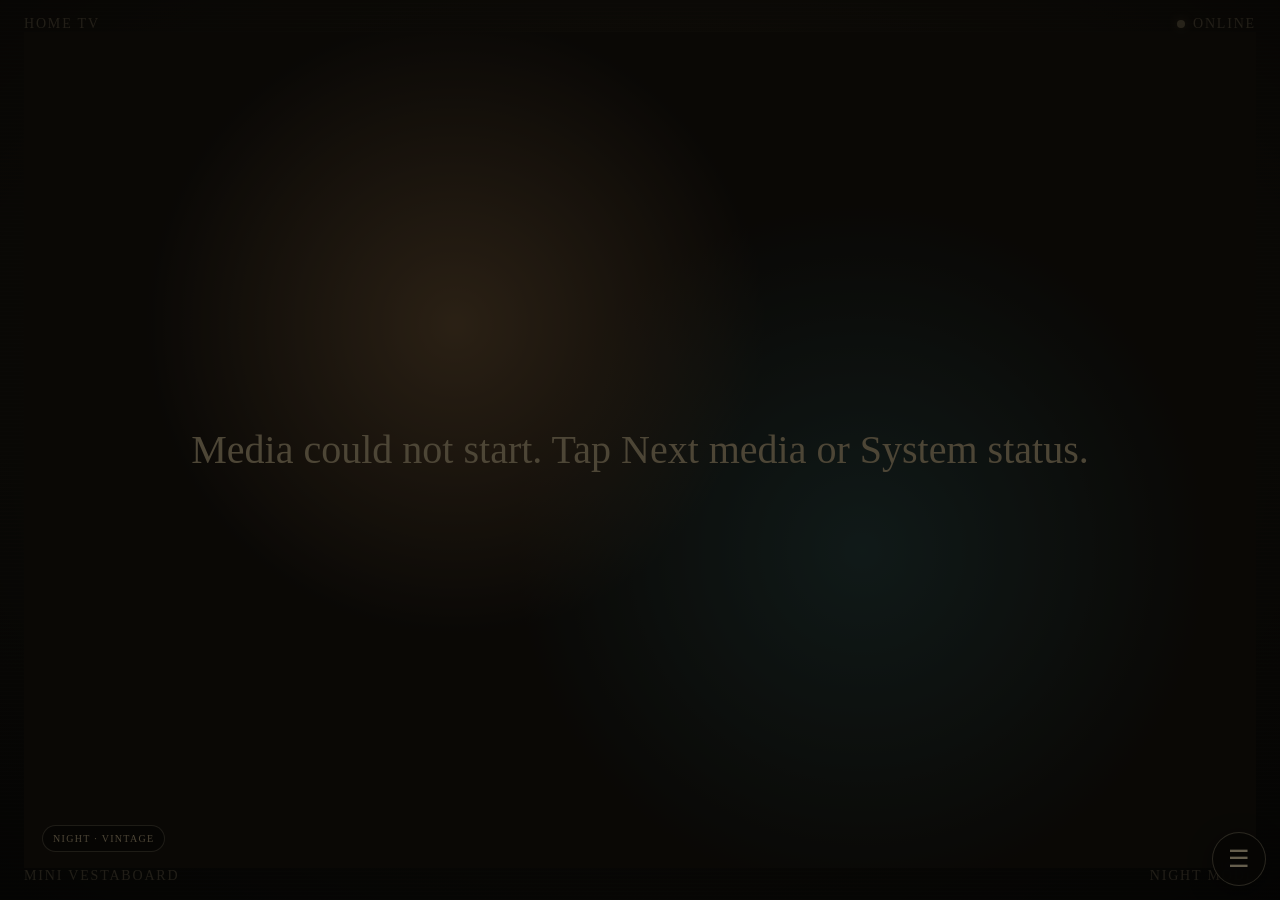
==== commit d9f8ebe5: "Add files via upload" ====
--- a/index.html
+++ b/index.html
@@ -2,138 +2,79 @@
 <html lang="en">
 <head>
   <meta charset="utf-8">
-  <meta name="viewport" content="width=device-width, initial-scale=1, viewport-fit=cover">
+  <meta name="viewport" content="width=device-width,initial-scale=1,viewport-fit=cover,user-scalable=no">
   <meta name="theme-color" content="#17130d">
   <meta name="mobile-web-app-capable" content="yes">
   <meta name="apple-mobile-web-app-capable" content="yes">
   <meta name="apple-mobile-web-app-status-bar-style" content="black-translucent">
-  <title>Smart Vintage Display</title>
+  <meta http-equiv="Cache-Control" content="no-cache, no-store, must-revalidate">
+  <meta http-equiv="Pragma" content="no-cache">
+  <meta http-equiv="Expires" content="0">
+  <title>Mini Vestaboard</title>
   <style>
     :root{
-      --cream:#f1dfb7; --dim:#b8a681; --dark:#17130d; --panel:#211b12;
-      --glow:rgba(241,223,183,.22); --brightness:1;
+      --cream:#f1dfb7;--dim:#b8a681;--dark:#17130d;--panel:#211b12;
+      --glow:rgba(241,223,183,.22);--brightness:1;--app-height:100vh;
     }
     *{box-sizing:border-box}
     html,body{width:100%;height:100%;margin:0;background:#0c0a07;color:var(--cream);overflow:hidden;overscroll-behavior:none}
+    body{font-family:Georgia,"Times New Roman",serif;display:grid;place-items:center;filter:brightness(var(--brightness));transition:filter .4s ease}
     button{-webkit-tap-highlight-color:transparent;touch-action:manipulation}
-    body{min-height:100vh;min-height:100dvh}
-    body{
-      font-family:Georgia,"Times New Roman",serif;
-      display:grid;place-items:center;
-      filter:brightness(var(--brightness));
-      transition:filter .4s ease;
-    }
     .tv{
-      position:relative;width:100vw;height:var(--app-height,100vh);min-height:100svh;overflow:hidden;
-      background:
-        radial-gradient(ellipse at center,rgba(76,61,35,.18),transparent 58%),
-        linear-gradient(180deg,#1d180f 0%,#11100b 100%);
-      padding:max(18px,3vw);padding-left:max(18px,env(safe-area-inset-left));padding-right:max(18px,env(safe-area-inset-right));padding-top:max(18px,env(safe-area-inset-top));padding-bottom:max(18px,env(safe-area-inset-bottom));
+      position:relative;width:100vw;height:var(--app-height);overflow:hidden;
+      background:radial-gradient(ellipse at center,rgba(76,61,35,.18),transparent 58%),linear-gradient(180deg,#1d180f 0%,#11100b 100%);
+      padding:max(18px,3vw);padding-left:max(18px,env(safe-area-inset-left));padding-right:max(18px,env(safe-area-inset-right));
+      padding-top:max(18px,env(safe-area-inset-top));padding-bottom:max(18px,env(safe-area-inset-bottom));
       display:flex;flex-direction:column;justify-content:space-between;
     }
-    .tv::before{
-      content:"";position:absolute;inset:0;pointer-events:none;opacity:.18;
-      background:repeating-linear-gradient(0deg,rgba(255,255,255,.055) 0 1px,transparent 1px 4px);
-      mix-blend-mode:screen;
-    }
-    .tv::after{
-      content:"";position:absolute;inset:-20%;pointer-events:none;
-      background:radial-gradient(ellipse at center,transparent 45%,rgba(0,0,0,.55) 78%);
-    }
-    .topbar,.footer{position:relative;z-index:2;display:flex;align-items:center;justify-content:space-between;gap:16px;color:var(--dim);letter-spacing:.13em;text-transform:uppercase;font-size:clamp(11px,1.7vw,16px)}
-    .status{display:flex;align-items:center;gap:8px}
-    .dot{width:8px;height:8px;border-radius:50%;background:#6c624e;box-shadow:0 0 8px rgba(255,255,255,.1)}
-    .dot.online{background:#d7c391;box-shadow:0 0 12px rgba(215,195,145,.65)}
-    .screen{position:relative;z-index:2;flex:1;display:grid;place-items:center;min-height:0}
-    .page{width:min(100%,1100px);display:none;text-align:center;animation:fade .8s ease}
-    .page.active{display:block}
-    @keyframes fade{from{opacity:0;transform:translateY(7px)}to{opacity:1;transform:none}}
+    .tv:before{content:"";position:absolute;inset:0;pointer-events:none;opacity:.18;background:repeating-linear-gradient(0deg,rgba(255,255,255,.055) 0 1px,transparent 1px 4px);mix-blend-mode:screen}
+    .tv:after{content:"";position:absolute;inset:-20%;pointer-events:none;background:radial-gradient(ellipse at center,transparent 45%,rgba(0,0,0,.55) 78%)}
+    .weather-ambient{position:absolute;z-index:1;inset:0;pointer-events:none;opacity:0;transition:opacity 1s ease}
+    body.weather-rain .weather-ambient{opacity:.13;background:repeating-linear-gradient(105deg,transparent 0 15px,rgba(190,210,225,.65) 16px 17px,transparent 18px 28px);animation:rainMove 1.2s linear infinite}
+    body.weather-snow .weather-ambient{opacity:.18;background-image:radial-gradient(circle,rgba(255,255,255,.9) 0 1.5px,transparent 2px),radial-gradient(circle,rgba(255,255,255,.7) 0 1px,transparent 1.5px);background-size:48px 48px,31px 31px;animation:snowMove 9s linear infinite}
+    body.weather-fog .weather-ambient{opacity:.2;background:linear-gradient(180deg,transparent 15%,rgba(220,218,205,.18) 45%,rgba(220,218,205,.08) 75%,transparent)}
+    body.weather-clear .weather-ambient{opacity:.1;background:radial-gradient(circle at 82% 15%,rgba(255,205,107,.7),transparent 26%)}
+    @keyframes rainMove{from{transform:translate3d(0,-20px,0)}to{transform:translate3d(-14px,26px,0)}}
+    @keyframes snowMove{from{background-position:0 -30px,10px -20px}to{background-position:25px 110px,-20px 90px}}
+
+    .topbar,.footer{position:relative;z-index:4;display:flex;align-items:center;justify-content:space-between;gap:16px;color:var(--dim);letter-spacing:.13em;text-transform:uppercase;font-size:clamp(11px,1.7vw,16px)}
+    .status{display:flex;align-items:center;gap:8px}.dot{width:8px;height:8px;border-radius:50%;background:#6c624e}.dot.online{background:#d7c391;box-shadow:0 0 12px rgba(215,195,145,.65)}
+    .screen{position:relative;z-index:3;flex:1;display:grid;place-items:center;min-height:0}.page{width:min(100%,1100px);display:none;text-align:center;animation:fade .55s ease}.page.active{display:block}
+    @keyframes fade{from{opacity:0;transform:translateY(5px)}to{opacity:1;transform:none}}
     .eyebrow{font-size:clamp(12px,2vw,19px);letter-spacing:.28em;text-transform:uppercase;color:var(--dim);margin-bottom:18px}
-    .clock{font-size:clamp(62px,17vw,190px);line-height:.88;letter-spacing:-.055em;text-shadow:0 0 24px var(--glow);font-variant-numeric:tabular-nums}
-    .ampm{font-size:.22em;letter-spacing:.08em;margin-left:.12em;color:var(--dim)}
-    .date{font-size:clamp(18px,3vw,32px);margin-top:18px;color:var(--dim)}
-    .message{font-size:clamp(25px,5.6vw,64px);line-height:1.08;max-width:950px;margin:34px auto 0;text-wrap:balance;text-shadow:0 0 18px rgba(241,223,183,.11)}
+    .clock{font-size:clamp(62px,17vw,190px);line-height:.88;letter-spacing:-.055em;text-shadow:0 0 24px var(--glow);font-variant-numeric:tabular-nums}.ampm{font-size:.22em;letter-spacing:.08em;margin-left:.12em;color:var(--dim)}
+    .date{font-size:clamp(18px,3vw,32px);margin-top:18px;color:var(--dim)}.message{font-size:clamp(25px,5.6vw,64px);line-height:1.08;max-width:950px;margin:34px auto 0;text-wrap:balance;text-shadow:0 0 18px rgba(241,223,183,.11)}
     .submessage{font-size:clamp(14px,2.2vw,22px);color:var(--dim);margin:18px auto 0;max-width:850px;line-height:1.45}
-    .weather-temp{font-size:clamp(76px,18vw,190px);line-height:.9}
-    .weather-desc{font-size:clamp(24px,5vw,56px);margin-top:20px}
-    .weather-grid{margin:35px auto 0;display:grid;grid-template-columns:repeat(3,minmax(0,1fr));gap:12px;max-width:800px}
-    .card{border:1px solid rgba(241,223,183,.2);background:rgba(255,255,255,.025);padding:18px 12px;border-radius:12px}
-    .card span{display:block;color:var(--dim);font-size:clamp(10px,1.6vw,14px);letter-spacing:.15em;text-transform:uppercase;margin-bottom:6px}
-    .card strong{font-size:clamp(18px,3vw,28px);font-weight:normal}
-    .event-title{font-size:clamp(34px,7vw,80px);line-height:1.05;text-wrap:balance}
-    .event-time{font-size:clamp(18px,3.2vw,34px);color:var(--dim);margin-top:20px}
-    .empty{font-size:clamp(25px,5vw,55px);color:var(--dim)}
-    .video-page{position:absolute;inset:0;width:100%;max-width:none;height:100%;overflow:hidden}
-    .video-page.active{display:block}
-    .video-page video{width:100%;height:100%;object-fit:cover;background:#090806;filter:sepia(.16) saturate(.88) contrast(.96) brightness(.96)}
-    .video-page video.vintage-frame{object-fit:contain}
-    .video-page img{width:100%;height:100%;object-fit:cover;background:#090806;animation:livingPostcard 35s ease-in-out infinite alternate}
-    .video-page::after{content:"";position:absolute;inset:0;pointer-events:none;background:radial-gradient(ellipse at center,transparent 52%,rgba(0,0,0,.5) 100%)}
-    .seasonal-effects{position:absolute;z-index:1;inset:0;overflow:hidden;pointer-events:none}
-    .water-shimmer{position:absolute;left:42%;right:-5%;top:59%;bottom:5%;opacity:.18;mix-blend-mode:screen;background:repeating-linear-gradient(178deg,transparent 0 7px,rgba(255,222,143,.75) 8px 9px,transparent 10px 16px);mask-image:radial-gradient(ellipse at 58% 40%,#000 0 18%,transparent 68%);animation:waterShimmer 5.5s ease-in-out infinite alternate}
-    .film-breathe{position:absolute;inset:0;background:linear-gradient(115deg,rgba(255,196,96,.045),transparent 38%,rgba(89,52,17,.035));mix-blend-mode:soft-light;animation:filmBreathe 7s ease-in-out infinite alternate}
-    .leaf-particle{position:absolute;top:-14%;left:var(--x);width:var(--size);height:var(--height);border-radius:90% 0 90% 0;background:var(--leaf);opacity:var(--opacity);filter:drop-shadow(0 2px 1px rgba(45,25,9,.2));animation:leafFall var(--duration) linear var(--delay) infinite}
-    .leaf-particle::after{content:"";position:absolute;left:47%;top:4%;width:1px;height:92%;background:rgba(70,35,10,.42);transform:rotate(-38deg);transform-origin:center}
-    .video-label{position:absolute;z-index:2;left:22px;bottom:18px;padding:8px 11px;border:1px solid rgba(241,223,183,.25);border-radius:999px;background:rgba(12,10,7,.58);color:var(--dim);font-size:11px;letter-spacing:.15em;text-transform:uppercase;backdrop-filter:blur(5px)}
-    .video-empty{height:100%;display:grid;place-items:center;padding:30px;color:var(--dim);font-size:clamp(22px,4vw,46px);background:radial-gradient(circle at 35% 35%,#654d31,transparent 32%),radial-gradient(circle at 68% 62%,#263d3a,transparent 35%),#17130d}
-    @keyframes livingPostcard{from{transform:scale(1.01) translate3d(-.3%,0,0)}to{transform:scale(1.07) translate3d(.7%,-.5%,0)}}
-    @keyframes waterShimmer{from{transform:translate3d(-1.2%,0,0) scaleY(.96);opacity:.11}to{transform:translate3d(1.2%,1%,0) scaleY(1.04);opacity:.24}}
-    @keyframes filmBreathe{from{opacity:.45}to{opacity:1}}
-    @keyframes leafFall{0%{transform:translate3d(0,-8vh,0) rotate(0deg)}35%{transform:translate3d(var(--sway),38vh,0) rotate(220deg)}70%{transform:translate3d(var(--sway-back),82vh,0) rotate(480deg)}100%{transform:translate3d(var(--drift),122vh,0) rotate(720deg)}}
-    @media(prefers-reduced-motion:reduce){.video-page img,.water-shimmer,.film-breathe,.leaf-particle{animation:none}}
-    .control-toggle{
-      position:absolute;z-index:30;right:max(14px,env(safe-area-inset-right));bottom:max(14px,env(safe-area-inset-bottom));
-      width:54px;height:54px;border:1px solid rgba(241,223,183,.38);border-radius:50%;
-      background:rgba(15,13,9,.86);color:var(--cream);font:inherit;font-size:24px;line-height:1;
-      display:grid;place-items:center;box-shadow:0 6px 24px rgba(0,0,0,.35);backdrop-filter:blur(8px);cursor:pointer
-    }
-    .control-panel{
-      position:absolute;z-index:29;right:max(14px,env(safe-area-inset-right));bottom:max(78px,calc(env(safe-area-inset-bottom) + 78px));
-      width:min(360px,calc(100vw - 28px));padding:12px;border:1px solid rgba(241,223,183,.28);border-radius:16px;
-      background:rgba(12,10,7,.94);box-shadow:0 14px 45px rgba(0,0,0,.46);backdrop-filter:blur(12px);
-      opacity:0;transform:translateY(8px) scale(.98);pointer-events:none;transition:opacity .18s ease,transform .18s ease
-    }
-    .control-panel.open{opacity:1;transform:none;pointer-events:auto}
-    .control-title{display:flex;align-items:center;justify-content:space-between;color:var(--dim);font-size:11px;letter-spacing:.16em;text-transform:uppercase;padding:2px 2px 10px}
-    .control-grid{display:grid;grid-template-columns:repeat(2,minmax(0,1fr));gap:8px}
-    .control-btn{
-      min-height:52px;border:1px solid rgba(241,223,183,.2);border-radius:11px;background:rgba(255,255,255,.035);color:var(--cream);
-      font:inherit;font-size:14px;letter-spacing:.04em;padding:10px;cursor:pointer
-    }
-    .control-btn:active{transform:scale(.98);background:rgba(241,223,183,.12)}
-    .control-btn.wide{grid-column:1/-1}
-    .hidden{display:none!important}
-    .burn-shift{transition:transform 1.2s ease}
-    body.quiet-mode .topbar,body.quiet-mode .footer{opacity:.38;transition:opacity 1.2s ease}
-    body.quiet-mode .control-toggle{opacity:.7}
-    @media(orientation:landscape) and (max-height:900px){
-      .tv{padding:16px 24px}
-      .topbar,.footer{font-size:clamp(10px,1.3vw,14px)}
-      .eyebrow{font-size:clamp(11px,1.5vw,16px);margin-bottom:10px}
-      .clock{font-size:clamp(64px,14vw,150px)}
-      .date{font-size:clamp(16px,2.3vw,26px);margin-top:10px}
-      .message{font-size:clamp(22px,4vw,48px);margin-top:18px}
-      .submessage{font-size:clamp(13px,1.8vw,19px);margin-top:10px}
-      .weather-temp{font-size:clamp(72px,14vw,150px)}
-      .weather-desc{font-size:clamp(22px,3.8vw,46px);margin-top:10px}
-      .weather-grid{margin-top:18px;gap:10px}
-      .card{padding:12px 10px}
-      .event-title{font-size:clamp(32px,5.3vw,66px)}
-      .event-time{font-size:clamp(17px,2.6vw,28px);margin-top:12px}
-    }
-    @media(max-width:650px){
-      .tv{padding:16px}
-      .weather-grid{grid-template-columns:repeat(3,1fr)}
-      .footer{font-size:10px}
-    }
+    .weather-temp{font-size:clamp(76px,18vw,190px);line-height:.9}.weather-desc{font-size:clamp(24px,5vw,56px);margin-top:20px}.weather-grid{margin:35px auto 0;display:grid;grid-template-columns:repeat(3,minmax(0,1fr));gap:12px;max-width:800px}
+    .card{border:1px solid rgba(241,223,183,.2);background:rgba(255,255,255,.025);padding:18px 12px;border-radius:12px}.card span{display:block;color:var(--dim);font-size:clamp(10px,1.6vw,14px);letter-spacing:.15em;text-transform:uppercase;margin-bottom:6px}.card strong{font-size:clamp(18px,3vw,28px);font-weight:normal}
+    .events{width:min(900px,92vw);display:grid;gap:12px}.event{display:grid;grid-template-columns:minmax(110px,.34fr) 1fr;gap:18px;align-items:center;text-align:left;border:1px solid rgba(241,223,183,.16);border-radius:14px;padding:16px 20px;background:rgba(255,255,255,.025)}
+    .event-time{color:var(--dim);font-size:clamp(14px,2vw,22px);line-height:1.25}.event-title{font-size:clamp(22px,3.6vw,42px);line-height:1.06}.event-empty{font-size:clamp(26px,5vw,52px);color:var(--dim)}
+
+    .video-page{position:absolute;inset:0;width:100%;max-width:none;height:100%;overflow:hidden;background:#090806}.video-page.active{display:block}
+    .media-layer{position:absolute;inset:0;width:100%;height:100%;object-fit:contain;background:#090806;opacity:0;transition:opacity var(--media-transition,650ms) ease;filter:sepia(.12) saturate(.9) contrast(.98) brightness(.96)}
+    .media-layer.visible{opacity:1}.media-layer.hidden-media{display:none}.video-page:after{content:"";position:absolute;inset:0;pointer-events:none;background:radial-gradient(ellipse at center,transparent 58%,rgba(0,0,0,.45) 100%)}
+    .film-overlay{position:absolute;z-index:2;inset:0;pointer-events:none;opacity:.14;background:linear-gradient(115deg,rgba(255,196,96,.06),transparent 38%,rgba(89,52,17,.05));mix-blend-mode:soft-light;animation:filmBreathe 7s ease-in-out infinite alternate}
+    @keyframes filmBreathe{from{opacity:.08}to{opacity:.18}}
+    .video-label{position:absolute;z-index:5;left:18px;bottom:16px;padding:7px 10px;border:1px solid rgba(241,223,183,.25);border-radius:999px;background:rgba(12,10,7,.62);color:var(--dim);font-size:10px;letter-spacing:.13em;text-transform:uppercase;backdrop-filter:blur(5px)}
+    .video-empty{position:absolute;z-index:4;inset:0;display:grid;place-items:center;padding:30px;color:var(--dim);font-size:clamp(20px,3.5vw,40px);line-height:1.35;background:radial-gradient(circle at 35% 35%,#654d31,transparent 32%),radial-gradient(circle at 68% 62%,#263d3a,transparent 35%),#17130d}
+
+    .control-toggle{position:absolute;z-index:40;right:max(14px,env(safe-area-inset-right));bottom:max(14px,env(safe-area-inset-bottom));width:54px;height:54px;border:1px solid rgba(241,223,183,.38);border-radius:50%;background:rgba(15,13,9,.86);color:var(--cream);font:inherit;font-size:24px;display:grid;place-items:center;box-shadow:0 6px 24px rgba(0,0,0,.35);backdrop-filter:blur(8px);cursor:pointer;transition:opacity .25s ease}
+    .control-toggle.idle{opacity:.36}.control-panel{position:absolute;z-index:39;right:max(14px,env(safe-area-inset-right));bottom:max(78px,calc(env(safe-area-inset-bottom) + 78px));width:min(390px,calc(100vw - 28px));padding:12px;border:1px solid rgba(241,223,183,.28);border-radius:16px;background:rgba(12,10,7,.95);box-shadow:0 14px 45px rgba(0,0,0,.46);backdrop-filter:blur(12px);opacity:0;transform:translateY(8px) scale(.98);pointer-events:none;transition:opacity .18s ease,transform .18s ease}
+    .control-panel.open{opacity:1;transform:none;pointer-events:auto}.control-title{display:flex;align-items:center;justify-content:space-between;color:var(--dim);font-size:11px;letter-spacing:.16em;text-transform:uppercase;padding:2px 2px 10px}.control-grid{display:grid;grid-template-columns:repeat(2,minmax(0,1fr));gap:8px}.control-btn{min-height:50px;border:1px solid rgba(241,223,183,.2);border-radius:11px;background:rgba(255,255,255,.035);color:var(--cream);font:inherit;font-size:13px;letter-spacing:.03em;padding:9px;cursor:pointer}.control-btn:active{transform:scale(.98);background:rgba(241,223,183,.12)}.control-btn.wide{grid-column:1/-1}
+    .health{position:absolute;z-index:45;inset:0;display:none;place-items:center;padding:20px;background:rgba(0,0,0,.62)}.health.open{display:grid}.health-card{width:min(620px,94vw);max-height:88vh;overflow:auto;border:1px solid rgba(241,223,183,.3);border-radius:18px;background:#15110c;padding:18px;box-shadow:0 20px 70px rgba(0,0,0,.6)}.health-head{display:flex;justify-content:space-between;align-items:center;margin-bottom:14px}.health-title{font-size:20px}.health-close{width:44px;height:44px;border:1px solid rgba(241,223,183,.2);border-radius:50%;background:transparent;color:var(--cream);font-size:22px}.health-grid{display:grid;grid-template-columns:160px 1fr;gap:8px 14px;font-family:system-ui,sans-serif;font-size:13px}.health-grid dt{color:var(--dim)}.health-grid dd{margin:0;word-break:break-word}.health-actions{display:grid;grid-template-columns:repeat(2,1fr);gap:8px;margin-top:16px}
+    .hidden{display:none!important}.burn-shift{transition:transform 1.2s ease}body.quiet-mode .topbar,body.quiet-mode .footer{opacity:.38}
+    @media(orientation:landscape) and (max-height:900px){.tv{padding:16px 24px}.topbar,.footer{font-size:clamp(10px,1.3vw,14px)}.eyebrow{font-size:clamp(11px,1.5vw,16px);margin-bottom:10px}.clock{font-size:clamp(64px,14vw,150px)}.date{font-size:clamp(16px,2.3vw,26px);margin-top:10px}.message{font-size:clamp(22px,4vw,48px);margin-top:18px}.submessage{font-size:clamp(13px,1.8vw,19px);margin-top:10px}.weather-temp{font-size:clamp(72px,14vw,150px)}.weather-desc{font-size:clamp(22px,3.8vw,46px);margin-top:10px}.weather-grid{margin-top:18px}.card{padding:11px 9px}.events{gap:8px}.event{padding:11px 15px}.control-btn{min-height:46px}}
+    @media(max-width:650px){.tv{padding:15px}.footer{font-size:10px}.weather-grid{grid-template-columns:repeat(3,1fr)}.health-grid{grid-template-columns:120px 1fr}}
+    @media(prefers-reduced-motion:reduce){*{animation:none!important;transition:none!important}}
   </style>
-  <script src="config.js"></script>
+  <script src="config.js?v=20260917-v3"></script>
 </head>
 <body>
   <main class="tv" id="tv">
+    <div class="weather-ambient" aria-hidden="true"></div>
     <header class="topbar">
       <div id="displayName">HOME TV</div>
-      <div class="status"><span class="dot" id="syncDot"></span><span id="syncLabel">LOCAL</span></div>
+      <div class="status"><span class="dot" id="syncDot"></span><span id="syncLabel">STARTING</span></div>
     </header>
 
     <section class="screen burn-shift" id="screen">
@@ -157,30 +98,21 @@
       </div>
 
       <div class="page" data-page="calendar">
-        <div class="eyebrow">Up next</div>
-        <div id="eventWrap">
-          <div class="event-title" id="eventTitle">No upcoming events</div>
-          <div class="event-time" id="eventTime"></div>
-        </div>
+        <div class="eyebrow">Coming up</div>
+        <div class="events" id="eventList"></div>
       </div>
 
       <div class="page video-page" data-page="video">
-        <video id="screensaverVideo" muted playsinline preload="metadata"></video>
-        <img id="screensaverImage" class="hidden" alt="Seasonal vintage screensaver">
-        <div class="seasonal-effects hidden" id="seasonalEffects" aria-hidden="true">
-          <div class="water-shimmer"></div>
-          <div class="film-breathe"></div>
-          <div id="leafLayer"></div>
-        </div>
-        <div class="video-empty" id="videoEmpty">Add seasonal artwork or video clips in config.js</div>
-        <div class="video-label" id="videoLabel">Video screensaver</div>
+        <video id="videoA" class="media-layer" muted playsinline preload="auto"></video>
+        <video id="videoB" class="media-layer" muted playsinline preload="auto"></video>
+        <img id="imageLayer" class="media-layer hidden-media" alt="Vintage display media">
+        <div class="film-overlay" aria-hidden="true"></div>
+        <div class="video-empty" id="videoEmpty">Loading vintage media…</div>
+        <div class="video-label" id="videoLabel">Vintage cartoons</div>
       </div>
     </section>
 
-    <footer class="footer">
-      <div id="footerLeft">Smart Display v2</div>
-      <div id="footerRight">AUTO</div>
-    </footer>
+    <footer class="footer"><div id="footerLeft">Mini Vestaboard</div><div id="footerRight">AUTO</div></footer>
 
     <button class="control-toggle" id="controlToggle" aria-label="Open display controls" aria-expanded="false">☰</button>
     <div class="control-panel" id="controlPanel" role="dialog" aria-label="Display controls">
@@ -190,536 +122,198 @@
         <button class="control-btn" data-go="weather">Weather</button>
         <button class="control-btn" data-go="calendar">Calendar</button>
         <button class="control-btn" data-go="video">Scene</button>
+        <button class="control-btn" id="nextMediaButton">Next media</button>
         <button class="control-btn" id="soundButton">Enable sound</button>
         <button class="control-btn" id="fullscreenButton">Fullscreen</button>
-        <button class="control-btn wide" id="nextButton">Next screen</button>
+        <button class="control-btn" id="healthButton">System status</button>
+        <button class="control-btn wide" id="nextScreenButton">Next screen</button>
       </div>
     </div>
+
+    <div class="health" id="healthPanel" role="dialog" aria-modal="true" aria-label="System status">
+      <div class="health-card">
+        <div class="health-head"><div class="health-title">Mini Vestaboard status</div><button class="health-close" id="healthClose" aria-label="Close">×</button></div>
+        <dl class="health-grid" id="healthGrid"></dl>
+        <div class="health-actions"><button class="control-btn" id="retryMediaButton">Retry media</button><button class="control-btn" id="reloadButton">Reload app</button></div>
+      </div>
+    </div>
+
     <audio id="jazzPlayer" preload="metadata"></audio>
   </main>
 
-<script type="module">
-const CFG = window.SMART_DISPLAY_CONFIG || {};
-const $ = (id) => document.getElementById(id);
-const pages = [...document.querySelectorAll(".page")];
-
-const state = {
-  page: "home",
-  weather: null,
-  events: [],
-  rotationIndex: 0,
-  videoIndex: 0,
-  videoPlaylist: [],
-  // Browsers require a fresh user gesture after a page load before music/chimes can reliably play.
-  soundUnlocked: false,
-  lastChimeKey: "",
-  quietMode: null,
-  musicIndex: 0,
-  musicPlaylist: [],
-  imageAdvanceTimer: null
-};
-
-const quotes = [
-  "Small steps, repeated daily, become big changes.",
-  "Make today useful.",
-  "You do not need perfect conditions to make progress.",
-  "A calm start can still lead to a powerful day.",
-  "Focus on what moves the day forward.",
-  "Consistency beats intensity when intensity cannot last.",
-  "Do one thing today that tomorrow will thank you for.",
-  "Keep the goal visible and the next step simple.",
-  "You can reset the day at any hour.",
-  "Progress counts even when it looks ordinary.",
-  "Protect your energy. Spend it on what matters.",
-  "Finish strong, then let the day go."
-];
-
-function nowInZone(){
-  // Date itself remains absolute; formatting uses the configured timezone.
-  return new Date();
-}
-function partsInZone(date = new Date()){
-  const parts = new Intl.DateTimeFormat("en-US",{
-    timeZone: CFG.timezone || "America/New_York",
-    hour:"numeric",minute:"2-digit",second:"2-digit",hour12:true,
-    weekday:"long",month:"long",day:"numeric",year:"numeric"
-  }).formatToParts(date);
-  return Object.fromEntries(parts.map(p=>[p.type,p.value]));
-}
-function hourInZone(date = new Date()){
-  return Number(new Intl.DateTimeFormat("en-US",{
-    timeZone: CFG.timezone || "America/New_York", hour:"2-digit",hourCycle:"h23"
-  }).format(date));
-}
-function formatTime(date){
-  return new Intl.DateTimeFormat("en-US",{
-    timeZone: CFG.timezone || "America/New_York", hour:"numeric",minute:"2-digit"
-  }).format(date);
-}
-function formatDate(date){
-  return new Intl.DateTimeFormat("en-US",{
-    timeZone: CFG.timezone || "America/New_York",weekday:"long",month:"long",day:"numeric"
-  }).format(date);
-}
-function dayKey(date = new Date()){
-  return new Intl.DateTimeFormat("en-CA",{
-    timeZone: CFG.timezone || "America/New_York",year:"numeric",month:"2-digit",day:"2-digit"
-  }).format(date);
-}
-function quoteForToday(){
-  const key = dayKey().replace(/\D/g,"");
-  const n = [...key].reduce((a,b)=>a+Number(b),0);
-  return quotes[n % quotes.length];
-}
-function daypartInfo(hour){
-  if(hour < 5) return {label:"Late night", msg:"Sleep tight.", sub:"The rest can wait until morning."};
-  if(hour < 12) return {label:"Good morning", msg:"A new day is here.", sub:quoteForToday()};
-  if(hour < 17) return {label:"Good afternoon", msg:"Keep the momentum going.", sub:quoteForToday()};
-  if(hour < 21) return {label:"Good evening", msg:"Ease into the evening.", sub:"Wrap up what matters. Let the rest wait."};
-  return {label:"Wind down", msg:"The day is almost done.", sub:"Slow things down. Tomorrow gets a fresh start."};
-}
-function showPage(name){
-  const pageChanged = name !== state.page;
-  if(!pageChanged) return;
-  const wasScreensaver = state.page === "video";
-  state.page = name;
-  pages.forEach(p=>p.classList.toggle("active",p.dataset.page===name));
-  const nightMode = CFG.quietDisplay?.enabled !== false && isQuietHour(hourInZone());
-  $("footerRight").textContent = nightMode ? "NIGHT MODE" : name === "video" ? "SCREENSAVER" : "AUTO";
-  if($("controlStatus")) $("controlStatus").textContent = nightMode ? "NIGHT" : name.toUpperCase();
-  if(name === "video") playScreensaver();
-  else{
-    clearTimeout(state.imageAdvanceTimer);
-    state.imageAdvanceTimer = null;
-    $("screensaverVideo").pause();
-    if(wasScreensaver && state.videoPlaylist.length > 1){
-      state.videoIndex = (state.videoIndex + 1) % state.videoPlaylist.length;
+<script>
+(function(){
+  "use strict";
+
+  var BUILD_VERSION = "3.0.0";
+  var BUILD_TOKEN = "20260917-v3";
+  var CONFIG_LOADED = !!window.SMART_DISPLAY_CONFIG;
+
+  var DEFAULT_CONFIG = {
+    appVersion: BUILD_VERSION,
+    displayName: "HOME TV",
+    timezone: "America/New_York",
+    weather:{enabled:true,latitude:40.7128,longitude:-74.0060,locationName:"New York",temperatureUnit:"fahrenheit",refreshMinutes:20,ambientEffects:true},
+    calendar:{enabled:true,source:"manual",googleCalendarId:"",googleCalendarApiKey:"",refreshMinutes:15,maxVisibleEvents:3,events:[]},
+    sound:{enabledByDefault:false,hourlyChime:true,morningChimeHour:8,eveningChimeHour:19,quietStartHour:23,quietEndHour:7},
+    quietDisplay:{enabled:true,screen:"video",brightness:.42},
+    daytimeMusic:{enabled:true,volume:.18,shuffle:true,tracks:["media/jazz-sunny-cafe.mp3","media/jazz-study-session.mp3","media/jazz-lounge-evening.mp3","media/jazz-rainy-night.mp3"]},
+    rotation:{enabled:true,secondsPerScreen:35,screens:["home","weather","calendar","video"]},
+    screensaver:{enabled:true,collection:"vintage",showLabel:true,transitionMs:650,mediaSeconds:28,playlists:{vintage:["media/fall-cartoon-painted-leaves.mp4","media/fall-cartoon-sunshine-morning.mp4","media/fall-cartoon-pumpkins.mp4"]},timeOfDay:{enabled:true,morning:["media/fall-cartoon-sunshine-morning.mp4","media/fall-cartoon-painted-leaves.mp4","media/fall-cartoon-pumpkins.mp4"],afternoon:["media/fall-cartoon-painted-leaves.mp4","media/fall-cartoon-sunshine-morning.mp4","media/fall-cartoon-pumpkins.mp4"],evening:["media/fall-cartoon-pumpkins.mp4","media/fall-cartoon-painted-leaves.mp4","media/fall-cartoon-sunshine-morning.mp4"],night:["media/fall-cartoon-pumpkins.mp4","media/fall-cartoon-sunshine-morning.mp4","media/fall-cartoon-painted-leaves.mp4"]}},
+    kiosk:{autoHideControlsSeconds:8,longPressMs:650,requestLandscapeOnFullscreen:true},
+    recovery:{enabled:true,watchdogSeconds:20,mediaStallSeconds:15,reloadAfterConsecutiveFailures:8}
+  };
+
+  function isObject(v){return v && typeof v === "object" && !Array.isArray(v);}
+  function merge(base,extra){
+    var out={},k;
+    for(k in base){if(Object.prototype.hasOwnProperty.call(base,k)){out[k]=isObject(base[k])?merge(base[k],{}):Array.isArray(base[k])?base[k].slice():base[k];}}
+    if(!isObject(extra)) return out;
+    for(k in extra){if(Object.prototype.hasOwnProperty.call(extra,k)){out[k]=isObject(extra[k])&&isObject(out[k])?merge(out[k],extra[k]):Array.isArray(extra[k])?extra[k].slice():extra[k];}}
+    return out;
+  }
+  var CFG = merge(DEFAULT_CONFIG, window.SMART_DISPLAY_CONFIG || {});
+  var $ = function(id){return document.getElementById(id);};
+  var pages = Array.prototype.slice.call(document.querySelectorAll(".page"));
+
+  document.documentElement.style.setProperty("--media-transition", String(CFG.screensaver.transitionMs || 650) + "ms");
+
+  var state = {
+    page:"home",weather:null,events:[],rotationIndex:0,videoIndex:0,videoPlaylist:[],playlistKey:"",
+    activeVideo:"A",currentMedia:"",preloadedMedia:"",soundUnlocked:false,lastChimeKey:"",quietMode:null,
+    musicIndex:0,musicPlaylist:[],mediaTimer:null,mediaFailures:0,lastMediaProgressAt:Date.now(),lastMediaTime:-1,
+    weatherUpdatedAt:0,calendarUpdatedAt:0,controlsTimer:null,longPressTimer:null
+  };
+
+  var quotes=["Small steps, repeated daily, become big changes.","Make today useful.","You do not need perfect conditions to make progress.","A calm start can still lead to a powerful day.","Focus on what moves the day forward.","Consistency beats intensity when intensity cannot last.","Do one thing today that tomorrow will thank you for.","Keep the goal visible and the next step simple.","You can reset the day at any hour.","Progress counts even when it looks ordinary.","Protect your energy. Spend it on what matters.","Finish strong, then let the day go."];
+
+  function cfg(path,fallback){var cur=CFG,i;for(i=0;i<path.length;i++){if(cur==null || typeof cur[path[i]]==="undefined") return fallback;cur=cur[path[i]];}return cur;}
+  function cacheAsset(src){if(!src) return src;var sep=src.indexOf("?")>=0?"&":"?";return src+sep+"v="+encodeURIComponent(CFG.appVersion || BUILD_TOKEN);}
+  function partsInZone(date){date=date||new Date();var parts=new Intl.DateTimeFormat("en-US",{timeZone:CFG.timezone,hour:"numeric",minute:"2-digit",second:"2-digit",hour12:true,weekday:"long",month:"long",day:"numeric",year:"numeric"}).formatToParts(date);var o={};parts.forEach(function(p){o[p.type]=p.value;});return o;}
+  function hourInZone(date){date=date||new Date();return Number(new Intl.DateTimeFormat("en-US",{timeZone:CFG.timezone,hour:"2-digit",hourCycle:"h23"}).format(date));}
+  function formatTime(date){return new Intl.DateTimeFormat("en-US",{timeZone:CFG.timezone,hour:"numeric",minute:"2-digit"}).format(date);}
+  function formatDate(date){return new Intl.DateTimeFormat("en-US",{timeZone:CFG.timezone,weekday:"short",month:"short",day:"numeric"}).format(date);}
+  function dayKey(date){date=date||new Date();return new Intl.DateTimeFormat("en-CA",{timeZone:CFG.timezone,year:"numeric",month:"2-digit",day:"2-digit"}).format(date);}
+  function quoteForToday(){var key=dayKey().replace(/\D/g,"");var n=0,i;for(i=0;i<key.length;i++)n+=Number(key.charAt(i));return quotes[n%quotes.length];}
+  function daypartKey(hour){if(hour<5)return "night";if(hour<12)return "morning";if(hour<17)return "afternoon";if(hour<21)return "evening";return "night";}
+  function daypartInfo(hour){var key=daypartKey(hour);if(key==="night")return{label:"Wind down",msg:"The day is almost done.",sub:"Slow things down. Tomorrow gets a fresh start."};if(key==="morning")return{label:"Good morning",msg:"A new day is here.",sub:quoteForToday()};if(key==="afternoon")return{label:"Good afternoon",msg:"Keep the momentum going.",sub:quoteForToday()};return{label:"Good evening",msg:"Ease into the evening.",sub:"Wrap up what matters. Let the rest wait."};}
+
+  function updateConnection(){var online=navigator.onLine!==false;$("syncDot").classList.toggle("online",online);$("syncLabel").textContent=online?"ONLINE":"OFFLINE";}
+  window.addEventListener("online",updateConnection);window.addEventListener("offline",updateConnection);updateConnection();
+
+  function setViewportHeight(){document.documentElement.style.setProperty("--app-height",window.innerHeight+"px");}
+  setViewportHeight();window.addEventListener("resize",setViewportHeight);window.addEventListener("orientationchange",function(){setTimeout(setViewportHeight,150);});
+
+  function isQuietHour(hour){var s=Number(cfg(["sound","quietStartHour"],23)),e=Number(cfg(["sound","quietEndHour"],7));if(s===e)return false;return s<e?(hour>=s&&hour<e):(hour>=s||hour<e);}
+  function smartContext(fallback){var w=state.weather;if(!w)return fallback;if(w.precipProb>=60)return "Rain is likely today — an umbrella may be worth grabbing.";if(w.temp<=35)return "It is cold outside — bundle up before heading out.";if(w.temp>=88)return "It is a hot one — keep water nearby.";if(w.code===0&&hourInZone()<17)return "Clear skies today. "+fallback;return fallback;}
+
+  function showPage(name){
+    if(!name)return;var changed=name!==state.page;state.page=name;
+    pages.forEach(function(p){p.classList.toggle("active",p.getAttribute("data-page")===name);});
+    var night=cfg(["quietDisplay","enabled"],true)!==false&&isQuietHour(hourInZone());
+    $("footerRight").textContent=night?"NIGHT MODE":name==="video"?"SCENE":"AUTO";$("controlStatus").textContent=night?"NIGHT":name.toUpperCase();
+    if(name==="video")playCurrentMedia(false);else pauseMedia();
+    if(changed) scheduleControlsIdle();
+  }
+
+  function choosePage(force){
+    if(cfg(["quietDisplay","enabled"],true)!==false&&isQuietHour(hourInZone())){showPage(cfg(["quietDisplay","screen"],"video"));return;}
+    var screens=cfg(["rotation","enabled"],true)?cfg(["rotation","screens"],["home"]):["home"];if(!cfg(["screensaver","enabled"],true))screens=screens.filter(function(n){return n!=="video";});
+    if(force||screens.indexOf(state.page)<0)state.rotationIndex=0;else state.rotationIndex=(state.rotationIndex+1)%screens.length;showPage(screens[state.rotationIndex]||"home");
+  }
+
+  function updateClock(){var p=partsInZone(),info=daypartInfo(hourInZone());$("clock").textContent=p.hour+":"+p.minute;$("ampm").textContent=p.dayPeriod||"";$("date").textContent=p.weekday+", "+p.month+" "+p.day;$("daypart").textContent=info.label;$("mainMessage").textContent=info.msg;$("contextMessage").textContent=smartContext(info.sub);applyDayNightMode();maybeChime();refreshPlaylist(false);}
+
+  var WMO={0:["Clear","☀"],1:["Mostly clear","🌤"],2:["Partly cloudy","⛅"],3:["Overcast","☁"],45:["Fog","🌫"],48:["Rime fog","🌫"],51:["Light drizzle","🌦"],53:["Drizzle","🌦"],55:["Heavy drizzle","🌧"],61:["Light rain","🌧"],63:["Rain","🌧"],65:["Heavy rain","🌧"],71:["Light snow","🌨"],73:["Snow","🌨"],75:["Heavy snow","❄"],77:["Snow grains","❄"],80:["Rain showers","🌦"],81:["Rain showers","🌧"],82:["Heavy showers","⛈"],85:["Snow showers","🌨"],86:["Heavy snow showers","❄"],95:["Thunderstorm","⛈"],96:["Thunderstorm + hail","⛈"],99:["Thunderstorm + hail","⛈"]};
+  function weatherClass(code){if([45,48].indexOf(code)>=0)return"weather-fog";if([71,73,75,77,85,86].indexOf(code)>=0)return"weather-snow";if([51,53,55,61,63,65,80,81,82,95,96,99].indexOf(code)>=0)return"weather-rain";if([0,1].indexOf(code)>=0)return"weather-clear";return"";}
+  function applyWeatherEffect(code){["weather-rain","weather-snow","weather-fog","weather-clear"].forEach(function(c){document.body.classList.remove(c);});if(cfg(["weather","ambientEffects"],true)!==false){var c=weatherClass(code);if(c)document.body.classList.add(c);}}
+  async function fetchWeather(){if(!cfg(["weather","enabled"],true))return;var w=CFG.weather;var params=new URLSearchParams({latitude:w.latitude,longitude:w.longitude,current:"temperature_2m,apparent_temperature,weather_code,is_day",daily:"weather_code,temperature_2m_max,temperature_2m_min,precipitation_probability_max",temperature_unit:w.temperatureUnit||"fahrenheit",timezone:CFG.timezone||"auto",forecast_days:"3"});try{var r=await fetch("https://api.open-meteo.com/v1/forecast?"+params.toString(),{cache:"no-store"});if(!r.ok)throw new Error("Weather HTTP "+r.status);var data=await r.json();state.weather={temp:Math.round(data.current.temperature_2m),feels:Math.round(data.current.apparent_temperature),code:data.current.weather_code,hi:Math.round(data.daily.temperature_2m_max[0]),lo:Math.round(data.daily.temperature_2m_min[0]),precipProb:Math.round(data.daily.precipitation_probability_max[0]||0),cachedAt:Date.now()};state.weatherUpdatedAt=Date.now();try{localStorage.setItem("smartDisplayWeather",JSON.stringify(state.weather));}catch(e){}renderWeather();$("footerLeft").textContent="Weather "+formatTime(new Date());}catch(e){console.warn(e);if(state.weather){renderWeather();$("footerLeft").textContent="Cached weather";}else{$("weatherDesc").textContent="Weather unavailable";}}}
+  function renderWeather(){var w=state.weather;if(!w)return;var entry=WMO[w.code]||["Current conditions",""];$("weatherLocation").textContent=cfg(["weather","locationName"],"Weather");$("weatherTemp").textContent=w.temp+"°";$("weatherDesc").textContent=(entry[1]+" "+entry[0]).trim();$("feelsLike").textContent=w.feels+"°";$("hiLow").textContent=w.hi+"° / "+w.lo+"°";$("rainChance").textContent=w.precipProb+"%";applyWeatherEffect(w.code);}
+
+  async function fetchCalendar(){if(!cfg(["calendar","enabled"],true))return;var events=[];try{if(CFG.calendar.source==="google-public"&&CFG.calendar.googleCalendarId&&CFG.calendar.googleCalendarApiKey){var now=new Date().toISOString();var url="https://www.googleapis.com/calendar/v3/calendars/"+encodeURIComponent(CFG.calendar.googleCalendarId)+"/events?singleEvents=true&orderBy=startTime&maxResults=10&timeMin="+encodeURIComponent(now)+"&key="+encodeURIComponent(CFG.calendar.googleCalendarApiKey);var r=await fetch(url,{cache:"no-store"});if(!r.ok)throw new Error("Calendar HTTP "+r.status);var data=await r.json();events=(data.items||[]).map(function(e){return{title:e.summary||"Untitled event",start:e.start&&(e.start.dateTime||e.start.date)};});}else{events=Array.isArray(CFG.calendar.events)?CFG.calendar.events:[];}state.events=events.filter(function(e){return e.start&&new Date(e.start).getTime()>=Date.now()-3600000;}).sort(function(a,b){return new Date(a.start)-new Date(b.start);});state.calendarUpdatedAt=Date.now();renderCalendar();}catch(e){console.warn(e);$("eventList").innerHTML='<div class="event-empty">Calendar unavailable</div>';}}
+  function renderCalendar(){var list=$("eventList");list.innerHTML="";var max=Number(cfg(["calendar","maxVisibleEvents"],3));var events=state.events.slice(0,max);if(!events.length){list.innerHTML='<div class="event-empty">Nothing scheduled</div>';return;}events.forEach(function(e){var row=document.createElement("div");row.className="event";var d=new Date(e.start);row.innerHTML='<div class="event-time">'+escapeHtml(formatDate(d))+'<br>'+escapeHtml(formatTime(d))+'</div><div class="event-title">'+escapeHtml(e.title||"Untitled event")+'</div>';list.appendChild(row);});}
+  function escapeHtml(s){return String(s).replace(/[&<>"']/g,function(c){return{"&":"&amp;","<":"&lt;",">":"&gt;",'"':"&quot;","'":"&#039;"}[c];});}
+
+  function buildMusicPlaylist(){state.musicPlaylist=(cfg(["daytimeMusic","tracks"],[])||[]).filter(Boolean).slice();if(cfg(["daytimeMusic","shuffle"],true)){for(var i=state.musicPlaylist.length-1;i>0;i--){var j=Math.floor(Math.random()*(i+1)),t=state.musicPlaylist[i];state.musicPlaylist[i]=state.musicPlaylist[j];state.musicPlaylist[j]=t;}}}
+  function audioEnabled(){return state.soundUnlocked;}
+  function reconcileMusic(){var player=$("jazzPlayer");var should=cfg(["daytimeMusic","enabled"],true)&&audioEnabled()&&!isQuietHour(hourInZone())&&state.musicPlaylist.length;if(!should){player.pause();return;}player.volume=Math.max(0,Math.min(1,Number(cfg(["daytimeMusic","volume"],.18))));var src=cacheAsset(state.musicPlaylist[state.musicIndex%state.musicPlaylist.length]);if(player.getAttribute("data-source")!==src){player.setAttribute("data-source",src);player.src=src;}if(player.paused&&!player.getAttribute("data-blocked")){player.setAttribute("data-blocked","pending");var promise=player.play();if(promise&&promise.then)promise.then(function(){player.removeAttribute("data-blocked");}).catch(function(){player.setAttribute("data-blocked","true");updateSoundButton("Tap to retry sound");});}}
+  $("jazzPlayer").addEventListener("ended",function(){if(!state.musicPlaylist.length)return;state.musicIndex=(state.musicIndex+1)%state.musicPlaylist.length;$("jazzPlayer").removeAttribute("data-source");reconcileMusic();});
+  function tone(freq,duration,volume){if(!audioEnabled()||isQuietHour(hourInZone()))return;var Ctx=window.AudioContext||window.webkitAudioContext;if(!Ctx)return;var ctx=window.__smartAudio||(window.__smartAudio=new Ctx());if(ctx.state==="suspended")ctx.resume().catch(function(){});var osc=ctx.createOscillator(),gain=ctx.createGain();osc.type="sine";osc.frequency.value=freq;gain.gain.setValueAtTime(volume,ctx.currentTime);gain.gain.exponentialRampToValueAtTime(.001,ctx.currentTime+duration);osc.connect(gain);gain.connect(ctx.destination);osc.start();osc.stop(ctx.currentTime+duration);}
+  function chime(kind){if(kind==="morning"){tone(523,.18,.03);setTimeout(function(){tone(659,.18,.03);},180);setTimeout(function(){tone(784,.28,.03);},360);}else if(kind==="evening"){tone(784,.18,.025);setTimeout(function(){tone(659,.18,.025);},180);setTimeout(function(){tone(523,.3,.025);},360);}else{tone(660,.18,.035);setTimeout(function(){tone(880,.22,.03);},180);}}
+  function maybeChime(){if(!cfg(["sound","hourlyChime"],true)||!audioEnabled())return;var p=partsInZone(),hour=hourInZone();if(isQuietHour(hour))return;var key=dayKey()+"-"+hour;if(p.minute==="00"&&key!==state.lastChimeKey){state.lastChimeKey=key;if(hour===Number(cfg(["sound","morningChimeHour"],8)))chime("morning");else if(hour===Number(cfg(["sound","eveningChimeHour"],19)))chime("evening");else chime("hourly");}}
+  function updateSoundButton(text){$("soundButton").textContent=text||(state.soundUnlocked?"Sound on":"Enable sound");}
+  $("soundButton").addEventListener("click",function(){state.soundUnlocked=$("jazzPlayer").getAttribute("data-blocked")==="true"?true:!state.soundUnlocked;$("jazzPlayer").removeAttribute("data-blocked");updateSoundButton();reconcileMusic();scheduleControlsIdle();});
+
+  function applyDayNightMode(){var quiet=cfg(["quietDisplay","enabled"],true)!==false&&isQuietHour(hourInZone());document.body.classList.toggle("quiet-mode",quiet);document.documentElement.style.setProperty("--brightness",String(quiet?Math.max(.15,Math.min(1,Number(cfg(["quietDisplay","brightness"],.42)))):1));if(state.quietMode!==quiet){state.quietMode=quiet;if(quiet)showPage(cfg(["quietDisplay","screen"],"video"));else choosePage(true);}reconcileMusic();}
+
+  function playlistForNow(){var td=cfg(["screensaver","timeOfDay"],{});var key=daypartKey(hourInZone());var list=[];if(td&&td.enabled!==false&&Array.isArray(td[key])&&td[key].length)list=td[key];if(!list.length){var collection=cfg(["screensaver","collection"],"vintage");var sets=cfg(["screensaver","playlists"],{});list=sets&&Array.isArray(sets[collection])?sets[collection]:[];}if(!list.length)list=DEFAULT_CONFIG.screensaver.playlists.vintage;return{key:key,list:list.filter(Boolean).slice()};}
+  function refreshPlaylist(force){var p=playlistForNow();if(!force&&state.playlistKey===p.key&&state.videoPlaylist.length)return;state.playlistKey=p.key;state.videoPlaylist=p.list;state.videoIndex=0;$("videoLabel").textContent=p.key+" · vintage";$("videoLabel").classList.toggle("hidden",cfg(["screensaver","showLabel"],true)===false);if(state.page==="video")playCurrentMedia(true);}
+  function currentVideo(){return state.activeVideo==="A"?$("videoA"):$("videoB");}
+  function inactiveVideo(){return state.activeVideo==="A"?$("videoB"):$("videoA");}
+  function isImage(src){return /\.(png|jpe?g|webp|gif)(\?.*)?$/i.test(src||"");}
+  function clearMediaTimer(){if(state.mediaTimer){clearTimeout(state.mediaTimer);state.mediaTimer=null;}}
+  function pauseMedia(){clearMediaTimer();$("videoA").pause();$("videoB").pause();}
+  function showMediaError(text){$("videoEmpty").textContent=text;$("videoEmpty").classList.remove("hidden");}
+  function hideMediaError(){$("videoEmpty").classList.add("hidden");}
+  function markMediaProgress(video){if(video.currentTime!==state.lastMediaTime){state.lastMediaTime=video.currentTime;state.lastMediaProgressAt=Date.now();state.mediaFailures=0;}}
+  function attachVideoEvents(v){v.addEventListener("timeupdate",function(){if(v.classList.contains("visible"))markMediaProgress(v);});v.addEventListener("error",function(){if(v.classList.contains("visible")){state.mediaFailures++;showMediaError("This clip could not play. Trying the next one…");setTimeout(nextMedia,800);}});v.addEventListener("ended",function(){if(v.classList.contains("visible"))nextMedia();});}
+  attachVideoEvents($("videoA"));attachVideoEvents($("videoB"));
+
+  function preloadNext(){if(state.videoPlaylist.length<2)return;var next=state.videoPlaylist[(state.videoIndex+1)%state.videoPlaylist.length];if(isImage(next))return;var v=inactiveVideo();var url=cacheAsset(next);if(v.getAttribute("data-source")!==next){v.setAttribute("data-source",next);v.src=url;v.load();state.preloadedMedia=next;}}
+  function playCurrentMedia(force){
+    if(state.page!=="video")return;clearMediaTimer();refreshPlaylist(false);
+    if(!state.videoPlaylist.length){showMediaError(CONFIG_LOADED?"No media is listed in config.js.":"config.js did not load. Running built-in fallback media list.");return;}
+    var src=state.videoPlaylist[state.videoIndex%state.videoPlaylist.length];state.currentMedia=src;state.lastMediaProgressAt=Date.now();state.lastMediaTime=-1;
+    if(isImage(src)){
+      var img=$("imageLayer");$("videoA").pause();$("videoB").pause();$("videoA").classList.remove("visible");$("videoB").classList.remove("visible");img.classList.remove("hidden-media");img.src=cacheAsset(src);requestAnimationFrame(function(){img.classList.add("visible");});hideMediaError();state.mediaTimer=setTimeout(nextMedia,Number(cfg(["screensaver","mediaSeconds"],28))*1000);return;
     }
+    $("imageLayer").classList.remove("visible");$("imageLayer").classList.add("hidden-media");
+    var active=currentVideo(),next=inactiveVideo(),url=cacheAsset(src);
+    var target=active;
+    if(force||active.getAttribute("data-source")!==src){if(next.getAttribute("data-source")===src){target=next;}else{target=next;target.setAttribute("data-source",src);target.src=url;target.load();}}
+    target.muted=true;target.playsInline=true;var promise=target.play();
+    if(promise&&promise.then){promise.then(function(){hideMediaError();target.classList.add("visible");if(target!==active){active.classList.remove("visible");setTimeout(function(){active.pause();},Number(cfg(["screensaver","transitionMs"],650))+80);state.activeVideo=target.id==="videoA"?"A":"B";}preloadNext();}).catch(function(e){console.warn("Media play failed",src,e);state.mediaFailures++;showMediaError("Media could not start. Tap Next media or System status.");});}
+    else{hideMediaError();target.classList.add("visible");if(target!==active){active.classList.remove("visible");state.activeVideo=target.id==="videoA"?"A":"B";}preloadNext();}
   }
-}
-function updateClock(){
-  const p = partsInZone();
-  $("clock").textContent = `${p.hour}:${p.minute}`;
-  $("ampm").textContent = p.dayPeriod || "";
-  $("date").textContent = `${p.weekday}, ${p.month} ${p.day}`;
-  const info = daypartInfo(hourInZone());
-  $("daypart").textContent = info.label;
-  $("mainMessage").textContent = info.msg;
-  $("contextMessage").textContent = smartContext(info.sub);
-  applyDayNightMode();
-  maybeChime();
-}
-function smartContext(fallback){
-  const w = state.weather;
-  if(!w) return fallback;
-  if(w.precipProb >= 60) return `Rain is likely today — an umbrella may be worth grabbing.`;
-  if(w.temp <= 35) return `It is cold outside — bundle up before heading out.`;
-  if(w.temp >= 88) return `It is a hot one — keep water nearby.`;
-  if(w.code === 0 && hourInZone() < 17) return `Clear skies today. ${fallback}`;
-  return fallback;
-}
-const WMO = {
-  0:["Clear","☀"],1:["Mostly clear","🌤"],2:["Partly cloudy","⛅"],3:["Overcast","☁"],
-  45:["Fog","🌫"],48:["Rime fog","🌫"],51:["Light drizzle","🌦"],53:["Drizzle","🌦"],55:["Heavy drizzle","🌧"],
-  61:["Light rain","🌧"],63:["Rain","🌧"],65:["Heavy rain","🌧"],71:["Light snow","🌨"],73:["Snow","🌨"],
-  75:["Heavy snow","❄"],77:["Snow grains","❄"],80:["Rain showers","🌦"],81:["Rain showers","🌧"],
-  82:["Heavy showers","⛈"],85:["Snow showers","🌨"],86:["Heavy snow showers","❄"],95:["Thunderstorm","⛈"],
-  96:["Thunderstorm + hail","⛈"],99:["Thunderstorm + hail","⛈"]
-};
-async function fetchWeather(){
-  if(!CFG.weather?.enabled) return;
-  const w = CFG.weather;
-  const params = new URLSearchParams({
-    latitude:w.latitude, longitude:w.longitude,
-    current:"temperature_2m,apparent_temperature,weather_code,is_day",
-    daily:"weather_code,temperature_2m_max,temperature_2m_min,precipitation_probability_max,sunrise,sunset",
-    temperature_unit:w.temperatureUnit || "fahrenheit",
-    timezone:CFG.timezone || "auto",
-    forecast_days:"3"
-  });
-  try{
-    const r = await fetch(`https://api.open-meteo.com/v1/forecast?${params}`);
-    if(!r.ok) throw new Error(`Weather HTTP ${r.status}`);
-    const data = await r.json();
-    state.weather = {
-      temp:Math.round(data.current.temperature_2m),
-      feels:Math.round(data.current.apparent_temperature),
-      code:data.current.weather_code,
-      hi:Math.round(data.daily.temperature_2m_max[0]),
-      lo:Math.round(data.daily.temperature_2m_min[0]),
-      precipProb:Math.round(data.daily.precipitation_probability_max[0] ?? 0),
-      cachedAt:Date.now()
-    };
-    try{ localStorage.setItem("smartDisplayWeather",JSON.stringify(state.weather)); }catch{}
-    renderWeather();
-    $("footerLeft").textContent = `Weather updated ${formatTime(new Date())}`;
-  }catch(e){
-    console.warn(e);
-    if(state.weather){
-      renderWeather();
-      $("footerLeft").textContent = "Using cached weather";
-    }else{
-      $("weatherDesc").textContent = "Weather unavailable";
-    }
-  }
-}
-function renderWeather(){
-  const w = state.weather;if(!w) return;
-  const [label,icon] = WMO[w.code] || ["Current conditions",""];
-  $("weatherLocation").textContent = CFG.weather?.locationName || "Weather";
-  $("weatherTemp").textContent = `${w.temp}°`;
-  $("weatherDesc").textContent = `${icon} ${label}`.trim();
-  $("feelsLike").textContent = `${w.feels}°`;
-  $("hiLow").textContent = `${w.hi}° / ${w.lo}°`;
-  $("rainChance").textContent = `${w.precipProb}%`;
-}
-async function fetchCalendar(){
-  if(!CFG.calendar?.enabled) return;
-  let events = [];
-  try{
-    if(CFG.calendar.source === "google-public" && CFG.calendar.googleCalendarId && CFG.calendar.googleCalendarApiKey){
-      const now = new Date().toISOString();
-      const url = `https://www.googleapis.com/calendar/v3/calendars/${encodeURIComponent(CFG.calendar.googleCalendarId)}/events?singleEvents=true&orderBy=startTime&maxResults=10&timeMin=${encodeURIComponent(now)}&key=${encodeURIComponent(CFG.calendar.googleCalendarApiKey)}`;
-      const r = await fetch(url);
-      if(!r.ok) throw new Error(`Calendar HTTP ${r.status}`);
-      const data = await r.json();
-      events = (data.items || []).map(e=>({
-        title:e.summary || "Untitled event",
-        start:e.start?.dateTime || e.start?.date
-      }));
-    }else{
-      events = Array.isArray(CFG.calendar.events) ? CFG.calendar.events : [];
-    }
-    state.events = events
-      .filter(e=>e.start && new Date(e.start).getTime() >= Date.now()-3600000)
-      .sort((a,b)=>new Date(a.start)-new Date(b.start));
-    renderCalendar();
-  }catch(e){
-    console.warn(e);
-    $("eventTitle").textContent = "Calendar unavailable";
-    $("eventTime").textContent = "";
-  }
-}
-function renderCalendar(){
-  const event = state.events[0];
-  if(!event){
-    $("eventTitle").textContent = "Nothing scheduled";
-    $("eventTime").textContent = "Your next event will appear here.";
-    return;
-  }
-  $("eventTitle").textContent = event.title;
-  if(event.start){
-    const d = new Date(event.start);
-    $("eventTime").textContent = `${formatDate(d)} · ${formatTime(d)}`;
-  }else{
-    $("eventTime").textContent = event.detail || "";
-  }
-}
-function choosePage(force=false){
-  if(CFG.quietDisplay?.enabled !== false && isQuietHour(hourInZone())){
-    return showPage(CFG.quietDisplay?.screen || "video");
-  }
-  let screens = CFG.rotation?.enabled ? (CFG.rotation.screens || ["home"]) : ["home"];
-  if(!CFG.screensaver?.enabled) screens = screens.filter(name=>name!=="video");
-  if(force || !screens.includes(state.page)) state.rotationIndex = 0;
-  else state.rotationIndex = (state.rotationIndex + 1) % screens.length;
-  showPage(screens[state.rotationIndex] || "home");
-}
-function isQuietHour(hour){
-  const s = Number(CFG.sound?.quietStartHour ?? 23);
-  const e = Number(CFG.sound?.quietEndHour ?? 7);
-  if(s === e) return false;
-  return s < e ? hour >= s && hour < e : hour >= s || hour < e;
-}
-function audioEnabled(){
-  return state.soundUnlocked;
-}
-function buildMusicPlaylist(){
-  state.musicPlaylist = [...(CFG.daytimeMusic?.tracks || [])].filter(Boolean);
-  if(CFG.daytimeMusic?.shuffle){
-    for(let i=state.musicPlaylist.length-1;i>0;i--){
-      const j = Math.floor(Math.random()*(i+1));
-      [state.musicPlaylist[i],state.musicPlaylist[j]] = [state.musicPlaylist[j],state.musicPlaylist[i]];
-    }
-  }
-}
-function reconcileMusic(){
-  const player = $("jazzPlayer");
-  const shouldPlay = CFG.daytimeMusic?.enabled && audioEnabled() && !isQuietHour(hourInZone()) && state.musicPlaylist.length;
-  if(!shouldPlay){
-    player.pause();
-    return;
-  }
-  player.volume = Math.max(0,Math.min(1,Number(CFG.daytimeMusic?.volume ?? .18)));
-  const source = state.musicPlaylist[state.musicIndex % state.musicPlaylist.length];
-  if(player.dataset.source !== source){
-    player.dataset.source = source;
-    player.src = source;
-  }
-  if(player.paused && !player.dataset.blocked){
-    player.dataset.blocked = "pending";
-    player.play().then(()=>{ delete player.dataset.blocked; }).catch(()=>{
-      player.dataset.blocked = "true";
-      $("soundButton").textContent = "Tap to retry sound";
-    });
-  }
-}
-function applyDayNightMode(){
-  const quiet = CFG.quietDisplay?.enabled !== false && isQuietHour(hourInZone());
-  document.body.classList.toggle("quiet-mode",quiet);
-  document.documentElement.style.setProperty("--brightness",String(quiet ? Math.max(.15,Math.min(1,Number(CFG.quietDisplay?.brightness ?? .42))) : 1));
-  if(state.quietMode !== quiet){
-    state.quietMode = quiet;
-    if(quiet) showPage(CFG.quietDisplay?.screen || "video");
-    else choosePage(true);
-  }
-  reconcileMusic();
-}
-$("jazzPlayer").addEventListener("ended",()=>{
-  if(!state.musicPlaylist.length) return;
-  state.musicIndex = (state.musicIndex + 1) % state.musicPlaylist.length;
-  $("jazzPlayer").dataset.source = "";
-  reconcileMusic();
-});
-function tone(freq=740,duration=.16,volume=.05){
-  if(!audioEnabled() || isQuietHour(hourInZone())) return;
-  const Ctx = window.AudioContext || window.webkitAudioContext;
-  if(!Ctx) return;
-  const ctx = window.__smartAudio || (window.__smartAudio = new Ctx());
-  const osc=ctx.createOscillator(), gain=ctx.createGain();
-  osc.type="sine";osc.frequency.value=freq;
-  gain.gain.setValueAtTime(volume,ctx.currentTime);
-  gain.gain.exponentialRampToValueAtTime(.001,ctx.currentTime+duration);
-  osc.connect(gain);gain.connect(ctx.destination);
-  osc.start();osc.stop(ctx.currentTime+duration);
-}
-function chime(kind="soft"){
-  if(kind==="morning"){
-    tone(523,.18,.03);setTimeout(()=>tone(659,.18,.03),180);setTimeout(()=>tone(784,.28,.03),360);
-  }else if(kind==="evening"){
-    tone(784,.18,.025);setTimeout(()=>tone(659,.18,.025),180);setTimeout(()=>tone(523,.3,.025),360);
-  }else if(kind==="hourly"){
-    tone(660,.18,.035);setTimeout(()=>tone(880,.22,.03),180);
-  }else{
-    tone(780,.24,.035);
-  }
-}
-function maybeChime(){
-  if(!CFG.sound?.hourlyChime || !audioEnabled()) return;
-  const p=partsInZone(), hour=hourInZone();
-  if(isQuietHour(hour)) return;
-  const key=`${dayKey()}-${hour}`;
-  if(p.minute==="00" && key!==state.lastChimeKey){
-    state.lastChimeKey=key;
-    if(hour === Number(CFG.sound?.morningChimeHour ?? 8)) chime("morning");
-    else if(hour === Number(CFG.sound?.eveningChimeHour ?? 19)) chime("evening");
-    else chime("hourly");
-  }
-}
-function updateSoundButton(){
-  $("soundButton").textContent = state.soundUnlocked ? "Sound on" : "Enable sound";
-}
-$("soundButton").addEventListener("click",()=>{
-  state.soundUnlocked = $("jazzPlayer").dataset.blocked === "true" ? true : !state.soundUnlocked;
-  delete $("jazzPlayer").dataset.blocked;
-  updateSoundButton();
-  reconcileMusic();
-});
-updateSoundButton();
-
-const controlPanel = $("controlPanel");
-const controlToggle = $("controlToggle");
-function setControlsOpen(open){
-  controlPanel.classList.toggle("open",open);
-  controlToggle.setAttribute("aria-expanded",open ? "true" : "false");
-  controlToggle.textContent = open ? "×" : "☰";
-}
-controlToggle.addEventListener("click",e=>{
-  e.stopPropagation();
-  setControlsOpen(!controlPanel.classList.contains("open"));
-});
-controlPanel.addEventListener("click",e=>e.stopPropagation());
-document.addEventListener("pointerdown",e=>{
-  if(controlPanel.classList.contains("open") && !controlPanel.contains(e.target) && e.target!==controlToggle) setControlsOpen(false);
-});
-
-document.querySelectorAll("[data-go]").forEach(btn=>btn.addEventListener("click",()=>{
-  const name=btn.dataset.go;
-  const screens=CFG.rotation?.screens || ["home","weather","calendar","video"];
-  const idx=screens.indexOf(name);
-  if(idx>=0) state.rotationIndex=idx;
-  showPage(name);
-  $("controlStatus").textContent=name.toUpperCase();
-  setControlsOpen(false);
-}));
-$("nextButton").addEventListener("click",()=>{
-  choosePage(false);
-  $("controlStatus").textContent=state.page.toUpperCase();
-  setControlsOpen(false);
-});
-
-function fullscreenActive(){
-  return !!(document.fullscreenElement || document.webkitFullscreenElement);
-}
-function updateFullscreenButton(){
-  $("fullscreenButton").textContent = fullscreenActive() ? "Exit fullscreen" : "Fullscreen";
-}
-async function toggleFullscreen(){
-  try{
-    if(fullscreenActive()){
-      const exit=document.exitFullscreen || document.webkitExitFullscreen;
-      if(exit) await exit.call(document);
-    }else{
-      const root=document.documentElement;
-      const request=root.requestFullscreen || root.webkitRequestFullscreen;
-      if(request) await request.call(root);
-      try{ await screen.orientation?.lock?.("landscape"); }catch{}
-    }
-  }catch(e){ console.warn("Fullscreen request was blocked",e); }
-  updateFullscreenButton();
-  setViewportHeight();
-}
-$("fullscreenButton").addEventListener("click",toggleFullscreen);
-document.addEventListener("fullscreenchange",updateFullscreenButton);
-document.addEventListener("webkitfullscreenchange",updateFullscreenButton);
-
-function setViewportHeight(){
-  document.documentElement.style.setProperty("--app-height",`${window.innerHeight}px`);
-}
-setViewportHeight();
-window.addEventListener("resize",setViewportHeight);
-window.addEventListener("orientationchange",()=>setTimeout(setViewportHeight,150));
-updateFullscreenButton();
-
-function buildVideoPlaylist(){
-  const sets = CFG.screensaver?.playlists || {};
-  const collection = CFG.screensaver?.collection || "mix";
-  if(collection === "seasonal"){
-    const month = Number(new Intl.DateTimeFormat("en-US",{timeZone:CFG.timezone || "America/New_York",month:"numeric"}).format(new Date()));
-    const automaticSeason = month >= 9 && month <= 11 ? "fall" : month === 12 || month <= 2 ? "winter" : month <= 5 ? "spring" : "summer";
-    const season = CFG.screensaver?.season === "auto" || !CFG.screensaver?.season ? automaticSeason : CFG.screensaver.season;
-    state.videoPlaylist = [...(CFG.screensaver?.seasonal?.[season] || [])];
-    if(!state.videoPlaylist.length) state.videoPlaylist = [...(CFG.screensaver?.seasonal?.fall || [])];
-    $("videoLabel").textContent = `${season} · living postcard`;
-  }else{
-    state.videoPlaylist = collection === "mix"
-      ? [...(sets.vintage || []), ...(sets.games || [])]
-      : [...(sets[collection] || [])];
-    $("videoLabel").textContent = collection === "mix" ? "Vintage + games" : collection;
-  }
-  state.videoPlaylist = state.videoPlaylist.filter(Boolean);
-  $("videoLabel").classList.toggle("hidden",CFG.screensaver?.showLabel === false);
-}
-function buildSeasonalEffects(){
-  const layer = $("leafLayer");
-  const colors = ["#c85b22","#e08a24","#a83f20","#d6a02d","#7d5425"];
-  for(let i=0;i<14;i++){
-    const leaf = document.createElement("i");
-    leaf.className = "leaf-particle";
-    leaf.style.setProperty("--x",`${(i * 37 + 11) % 101}%`);
-    const size = 8 + (i * 7) % 15;
-    leaf.style.setProperty("--size",`${size}px`);
-    leaf.style.setProperty("--height",`${Math.round(size * .72)}px`);
-    leaf.style.setProperty("--duration",`${13 + (i * 5) % 12}s`);
-    leaf.style.setProperty("--delay",`${-((i * 4.7) % 20)}s`);
-    leaf.style.setProperty("--sway",`${-70 + (i * 31) % 145}px`);
-    leaf.style.setProperty("--sway-back",`${55 - (i * 19) % 115}px`);
-    leaf.style.setProperty("--drift",`${-45 + (i * 23) % 105}px`);
-    leaf.style.setProperty("--opacity",String(.48 + (i % 4) * .12));
-    leaf.style.setProperty("--leaf",colors[i % colors.length]);
-    layer.appendChild(leaf);
-  }
-}
-function playScreensaver(){
-  if(state.page !== "video") return;
-  const video = $("screensaverVideo");
-  const image = $("screensaverImage");
-  if(!state.videoPlaylist.length){
-    video.classList.add("hidden");
-    image.classList.add("hidden");
-    $("seasonalEffects").classList.add("hidden");
-    $("videoEmpty").classList.remove("hidden");
-    return;
-  }
-  $("videoEmpty").classList.add("hidden");
-  const source = state.videoPlaylist[state.videoIndex % state.videoPlaylist.length];
-  if(/\.(png|jpe?g|webp|gif)(\?.*)?$/i.test(source)){
-    video.pause();
-    video.classList.add("hidden");
-    image.src = source;
-    image.style.animation = CFG.screensaver?.motionEffects === false ? "none" : "";
-    image.classList.remove("hidden");
-    $("seasonalEffects").classList.toggle("hidden",CFG.screensaver?.motionEffects === false);
-    clearTimeout(state.imageAdvanceTimer);
-    if(state.videoPlaylist.length > 1){
-      state.imageAdvanceTimer = setTimeout(()=>{
-        if(state.page !== "video") return;
-        state.videoIndex = (state.videoIndex + 1) % state.videoPlaylist.length;
-        playScreensaver();
-      },(CFG.rotation?.secondsPerScreen || 35)*1000);
-    }
-    return;
-  }
-  clearTimeout(state.imageAdvanceTimer);
-  state.imageAdvanceTimer = null;
-  image.classList.add("hidden");
-  $("seasonalEffects").classList.add("hidden");
-  video.classList.remove("hidden");
-  video.classList.toggle("vintage-frame",/fall-cartoon-/.test(source));
-  video.muted = true;
-  if(video.dataset.source !== source){
-    video.dataset.source = source;
-    video.src = source;
-  }
-  video.play().catch(()=>{});
-}
-$("screensaverVideo").addEventListener("ended",()=>{
-  if(state.page !== "video") return;
-  state.videoIndex = (state.videoIndex + 1) % Math.max(1,state.videoPlaylist.length);
-  $("screensaverVideo").dataset.source = "";
-  playScreensaver();
-});
-const failedMedia = new Set();
-function skipBrokenMedia(){
-  if(state.page !== "video") return;
-  const source = state.videoPlaylist[state.videoIndex % state.videoPlaylist.length];
-  failedMedia.add(source);
-  clearTimeout(state.imageAdvanceTimer);
-  if(state.videoPlaylist.every(item=>failedMedia.has(item))){
-    $("screensaverVideo").pause();
-    ["screensaverVideo","screensaverImage","seasonalEffects"].forEach(id=>$(id).classList.add("hidden"));
-    $("videoEmpty").textContent = "Media unavailable — check the media folder.";
-    $("videoEmpty").classList.remove("hidden");
-    return;
-  }
-  do{ state.videoIndex = (state.videoIndex + 1) % state.videoPlaylist.length; }
-  while(failedMedia.has(state.videoPlaylist[state.videoIndex]));
-  playScreensaver();
-}
-$("screensaverImage").addEventListener("error",skipBrokenMedia);
-$("screensaverVideo").addEventListener("error",skipBrokenMedia);
-function burnInShift(){
-  const x = Math.floor(Math.random()*5)-2;
-  const y = Math.floor(Math.random()*5)-2;
-  $("screen").style.transform=`translate(${x}px,${y}px)`;
-}
-$("displayName").textContent = CFG.displayName || "HOME TV";
-try{
-  const cached = JSON.parse(localStorage.getItem("smartDisplayWeather") || "null");
-  if(cached && Date.now() - Number(cached.cachedAt || 0) < 6*60*60*1000){
-    state.weather = cached;
-    renderWeather();
-  }
-}catch{}
-buildVideoPlaylist();
-buildSeasonalEffects();
-buildMusicPlaylist();
-updateClock(); fetchWeather(); fetchCalendar();
-setInterval(updateClock,1000);
-setInterval(()=>choosePage(false),(CFG.rotation?.secondsPerScreen || 35)*1000);
-setInterval(fetchWeather,(CFG.weather?.refreshMinutes || 20)*60000);
-setInterval(fetchCalendar,(CFG.calendar?.refreshMinutes || 15)*60000);
-setInterval(burnInShift,5*60000);
+  function nextMedia(){if(!state.videoPlaylist.length)return;clearMediaTimer();state.videoIndex=(state.videoIndex+1)%state.videoPlaylist.length;playCurrentMedia(true);updateHealth();}
+  $("nextMediaButton").addEventListener("click",function(){if(state.page!=="video")showPage("video");nextMedia();scheduleControlsIdle();});
+
+  function fullscreenActive(){return !!(document.fullscreenElement||document.webkitFullscreenElement);}
+  function updateFullscreenButton(){$("fullscreenButton").textContent=fullscreenActive()?"Exit fullscreen":"Fullscreen";}
+  async function toggleFullscreen(){try{if(fullscreenActive()){var exit=document.exitFullscreen||document.webkitExitFullscreen;if(exit)await exit.call(document);}else{var root=document.documentElement;var request=root.requestFullscreen||root.webkitRequestFullscreen;if(request)await request.call(root);if(cfg(["kiosk","requestLandscapeOnFullscreen"],true)&&screen.orientation&&screen.orientation.lock){try{await screen.orientation.lock("landscape");}catch(e){}}}}catch(e){console.warn("Fullscreen blocked",e);}updateFullscreenButton();setViewportHeight();scheduleControlsIdle();}
+  $("fullscreenButton").addEventListener("click",toggleFullscreen);document.addEventListener("fullscreenchange",updateFullscreenButton);document.addEventListener("webkitfullscreenchange",updateFullscreenButton);updateFullscreenButton();
+
+  var controlPanel=$("controlPanel"),controlToggle=$("controlToggle");
+  function setControlsOpen(open){controlPanel.classList.toggle("open",open);controlToggle.setAttribute("aria-expanded",open?"true":"false");controlToggle.textContent=open?"×":"☰";controlToggle.classList.remove("idle");if(open)scheduleControlsIdle();}
+  function scheduleControlsIdle(){if(state.controlsTimer)clearTimeout(state.controlsTimer);var sec=Number(cfg(["kiosk","autoHideControlsSeconds"],8));state.controlsTimer=setTimeout(function(){setControlsOpen(false);controlToggle.classList.add("idle");},Math.max(3,sec)*1000);}
+  controlToggle.addEventListener("click",function(e){e.stopPropagation();setControlsOpen(!controlPanel.classList.contains("open"));});controlPanel.addEventListener("click",function(e){e.stopPropagation();scheduleControlsIdle();});document.addEventListener("pointerdown",function(e){controlToggle.classList.remove("idle");if(controlPanel.classList.contains("open")&&!controlPanel.contains(e.target)&&e.target!==controlToggle)setControlsOpen(false);scheduleControlsIdle();});
+  document.querySelectorAll("[data-go]").forEach(function(btn){btn.addEventListener("click",function(){var name=btn.getAttribute("data-go"),screens=cfg(["rotation","screens"],["home","weather","calendar","video"]),idx=screens.indexOf(name);if(idx>=0)state.rotationIndex=idx;showPage(name);setControlsOpen(false);});});
+  $("nextScreenButton").addEventListener("click",function(){choosePage(false);setControlsOpen(false);});
+  document.addEventListener("pointerdown",function(){clearTimeout(state.longPressTimer);state.longPressTimer=setTimeout(function(){setControlsOpen(true);},Number(cfg(["kiosk","longPressMs"],650)));});document.addEventListener("pointerup",function(){clearTimeout(state.longPressTimer);});document.addEventListener("pointercancel",function(){clearTimeout(state.longPressTimer);});
+
+  function healthRows(){var active=currentVideo();var canMp4=document.createElement("video").canPlayType('video/mp4; codecs="avc1.42E01E"')||"unknown";return[
+    ["Build",BUILD_VERSION],["Config",CONFIG_LOADED?"Loaded external config.js":"Fallback config active"],["Config version",CFG.appVersion||"not set"],["Connection",navigator.onLine!==false?"Online":"Offline"],["Current screen",state.page],["Playlist",state.playlistKey+" · "+state.videoPlaylist.length+" items"],["Current media",state.currentMedia||"none"],["Media failures",String(state.mediaFailures)],["H.264 support",canMp4],["Video ready state",String(active.readyState)+" / network "+String(active.networkState)],["Music",state.soundUnlocked?($("jazzPlayer").paused?"unlocked / paused":"playing"):"locked"],["Weather updated",state.weatherUpdatedAt?new Date(state.weatherUpdatedAt).toLocaleTimeString():"not yet"],["Calendar updated",state.calendarUpdatedAt?new Date(state.calendarUpdatedAt).toLocaleTimeString():"not yet"],["Viewport",window.innerWidth+" × "+window.innerHeight],["User agent",navigator.userAgent]
+  ];}
+  function updateHealth(){var grid=$("healthGrid");if(!grid)return;grid.innerHTML="";healthRows().forEach(function(r){var dt=document.createElement("dt"),dd=document.createElement("dd");dt.textContent=r[0];dd.textContent=r[1];grid.appendChild(dt);grid.appendChild(dd);});}
+  function openHealth(){updateHealth();$("healthPanel").classList.add("open");setControlsOpen(false);}
+  function closeHealth(){$("healthPanel").classList.remove("open");}
+  $("healthButton").addEventListener("click",openHealth);$("healthClose").addEventListener("click",closeHealth);$("healthPanel").addEventListener("click",function(e){if(e.target===$("healthPanel"))closeHealth();});$("retryMediaButton").addEventListener("click",function(){state.mediaFailures=0;refreshPlaylist(true);showPage("video");playCurrentMedia(true);updateHealth();});$("reloadButton").addEventListener("click",function(){location.reload();});
+
+  function watchdog(){if(!cfg(["recovery","enabled"],true)||document.hidden)return;if(state.page==="video"&&state.currentMedia&&!isImage(state.currentMedia)){var active=currentVideo(),stall=Number(cfg(["recovery","mediaStallSeconds"],15))*1000;if(!active.paused&&Date.now()-state.lastMediaProgressAt>stall){state.mediaFailures++;console.warn("Watchdog: stalled media, advancing");nextMedia();}}if(state.mediaFailures>=Number(cfg(["recovery","reloadAfterConsecutiveFailures"],8))){console.warn("Watchdog: repeated media failures, reloading");location.reload();}updateHealth();}
+
+  function burnInShift(){var x=Math.floor(Math.random()*5)-2,y=Math.floor(Math.random()*5)-2;$("screen").style.transform="translate("+x+"px,"+y+"px)";}
+
+  $("displayName").textContent=CFG.displayName||"HOME TV";updateSoundButton();
+  try{var cached=JSON.parse(localStorage.getItem("smartDisplayWeather")||"null");if(cached&&Date.now()-Number(cached.cachedAt||0)<6*60*60*1000){state.weather=cached;renderWeather();}}catch(e){}
+  buildMusicPlaylist();refreshPlaylist(true);renderCalendar();updateClock();fetchWeather();fetchCalendar();scheduleControlsIdle();
+
+  setInterval(updateClock,1000);
+  setInterval(function(){choosePage(false);},Number(cfg(["rotation","secondsPerScreen"],35))*1000);
+  setInterval(fetchWeather,Number(cfg(["weather","refreshMinutes"],20))*60000);
+  setInterval(fetchCalendar,Number(cfg(["calendar","refreshMinutes"],15))*60000);
+  setInterval(burnInShift,5*60000);
+  setInterval(watchdog,Number(cfg(["recovery","watchdogSeconds"],20))*1000);
+})();
 </script>
 </body>
 </html>
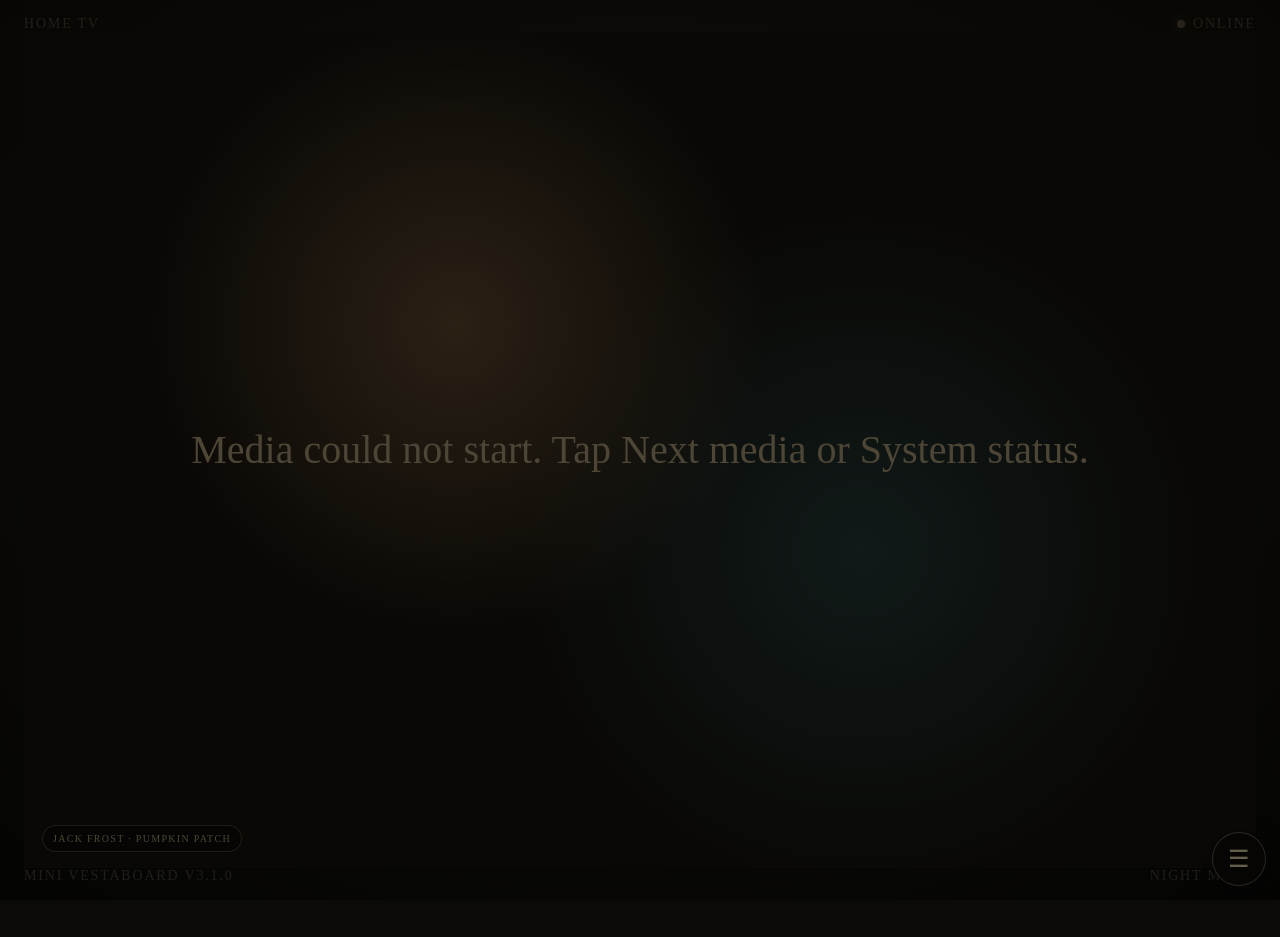
==== commit f5fd1f34: "Add files via upload" ====
--- a/index.html
+++ b/index.html
@@ -67,7 +67,7 @@
     @media(max-width:650px){.tv{padding:15px}.footer{font-size:10px}.weather-grid{grid-template-columns:repeat(3,1fr)}.health-grid{grid-template-columns:120px 1fr}}
     @media(prefers-reduced-motion:reduce){*{animation:none!important;transition:none!important}}
   </style>
-  <script src="config.js?v=20260917-v3"></script>
+  <script src="config.js?v=20260917-v31"></script>
 </head>
 <body>
   <main class="tv" id="tv">
@@ -124,6 +124,7 @@
         <button class="control-btn" data-go="video">Scene</button>
         <button class="control-btn" id="nextMediaButton">Next media</button>
         <button class="control-btn" id="soundButton">Enable sound</button>
+        <button class="control-btn" id="audioModeButton">Audio: Cinema</button>
         <button class="control-btn" id="fullscreenButton">Fullscreen</button>
         <button class="control-btn" id="healthButton">System status</button>
         <button class="control-btn wide" id="nextScreenButton">Next screen</button>
@@ -145,8 +146,8 @@
 (function(){
   "use strict";
 
-  var BUILD_VERSION = "3.0.0";
-  var BUILD_TOKEN = "20260917-v3";
+  var BUILD_VERSION = "3.1.0";
+  var BUILD_TOKEN = "20260917-v31";
   var CONFIG_LOADED = !!window.SMART_DISPLAY_CONFIG;
 
   var DEFAULT_CONFIG = {
@@ -156,11 +157,12 @@
     weather:{enabled:true,latitude:40.7128,longitude:-74.0060,locationName:"New York",temperatureUnit:"fahrenheit",refreshMinutes:20,ambientEffects:true},
     calendar:{enabled:true,source:"manual",googleCalendarId:"",googleCalendarApiKey:"",refreshMinutes:15,maxVisibleEvents:3,events:[]},
     sound:{enabledByDefault:false,hourlyChime:true,morningChimeHour:8,eveningChimeHour:19,quietStartHour:23,quietEndHour:7},
+    audio:{mode:"cinema",fadeMs:900,filmAmbience:{enabled:true,volume:.018,humFrequency:54,crackle:true}},
     quietDisplay:{enabled:true,screen:"video",brightness:.42},
     daytimeMusic:{enabled:true,volume:.18,shuffle:true,tracks:["media/jazz-sunny-cafe.mp3","media/jazz-study-session.mp3","media/jazz-lounge-evening.mp3","media/jazz-rainy-night.mp3"]},
     rotation:{enabled:true,secondsPerScreen:35,screens:["home","weather","calendar","video"]},
-    screensaver:{enabled:true,collection:"vintage",showLabel:true,transitionMs:650,mediaSeconds:28,playlists:{vintage:["media/fall-cartoon-painted-leaves.mp4","media/fall-cartoon-sunshine-morning.mp4","media/fall-cartoon-pumpkins.mp4"]},timeOfDay:{enabled:true,morning:["media/fall-cartoon-sunshine-morning.mp4","media/fall-cartoon-painted-leaves.mp4","media/fall-cartoon-pumpkins.mp4"],afternoon:["media/fall-cartoon-painted-leaves.mp4","media/fall-cartoon-sunshine-morning.mp4","media/fall-cartoon-pumpkins.mp4"],evening:["media/fall-cartoon-pumpkins.mp4","media/fall-cartoon-painted-leaves.mp4","media/fall-cartoon-sunshine-morning.mp4"],night:["media/fall-cartoon-pumpkins.mp4","media/fall-cartoon-sunshine-morning.mp4","media/fall-cartoon-painted-leaves.mp4"]}},
-    kiosk:{autoHideControlsSeconds:8,longPressMs:650,requestLandscapeOnFullscreen:true},
+    screensaver:{enabled:true,collection:"vintage",showLabel:true,transitionMs:650,mediaSeconds:28,playlists:{vintage:["media/fall-cartoon-painted-leaves.mp4","media/fall-cartoon-sunshine-morning.mp4","media/fall-cartoon-pumpkins.mp4"]},mediaTitles:{"media/fall-cartoon-painted-leaves.mp4":"Jack Frost · Painted Leaves","media/fall-cartoon-sunshine-morning.mp4":"The Sunshine Makers · Morning","media/fall-cartoon-pumpkins.mp4":"Jack Frost · Pumpkin Patch"},timeOfDay:{enabled:true,morning:["media/fall-cartoon-sunshine-morning.mp4","media/fall-cartoon-painted-leaves.mp4","media/fall-cartoon-pumpkins.mp4"],afternoon:["media/fall-cartoon-painted-leaves.mp4","media/fall-cartoon-sunshine-morning.mp4","media/fall-cartoon-pumpkins.mp4"],evening:["media/fall-cartoon-pumpkins.mp4","media/fall-cartoon-painted-leaves.mp4","media/fall-cartoon-sunshine-morning.mp4"],night:["media/fall-cartoon-pumpkins.mp4","media/fall-cartoon-sunshine-morning.mp4","media/fall-cartoon-painted-leaves.mp4"]}},
+    kiosk:{autoHideControlsSeconds:8,longPressMs:650,requestLandscapeOnFullscreen:true,manualHoldSeconds:90},
     recovery:{enabled:true,watchdogSeconds:20,mediaStallSeconds:15,reloadAfterConsecutiveFailures:8}
   };
 
@@ -182,7 +184,7 @@
     page:"home",weather:null,events:[],rotationIndex:0,videoIndex:0,videoPlaylist:[],playlistKey:"",
     activeVideo:"A",currentMedia:"",preloadedMedia:"",soundUnlocked:false,lastChimeKey:"",quietMode:null,
     musicIndex:0,musicPlaylist:[],mediaTimer:null,mediaFailures:0,lastMediaProgressAt:Date.now(),lastMediaTime:-1,
-    weatherUpdatedAt:0,calendarUpdatedAt:0,controlsTimer:null,longPressTimer:null
+    weatherUpdatedAt:0,calendarUpdatedAt:0,controlsTimer:null,longPressTimer:null,manualHoldUntil:0,audioModeOverride:"",musicFadeTimer:null,ambience:null
   };
 
   var quotes=["Small steps, repeated daily, become big changes.","Make today useful.","You do not need perfect conditions to make progress.","A calm start can still lead to a powerful day.","Focus on what moves the day forward.","Consistency beats intensity when intensity cannot last.","Do one thing today that tomorrow will thank you for.","Keep the goal visible and the next step simple.","You can reset the day at any hour.","Progress counts even when it looks ordinary.","Protect your energy. Spend it on what matters.","Finish strong, then let the day go."];
@@ -199,7 +201,7 @@
   function daypartInfo(hour){var key=daypartKey(hour);if(key==="night")return{label:"Wind down",msg:"The day is almost done.",sub:"Slow things down. Tomorrow gets a fresh start."};if(key==="morning")return{label:"Good morning",msg:"A new day is here.",sub:quoteForToday()};if(key==="afternoon")return{label:"Good afternoon",msg:"Keep the momentum going.",sub:quoteForToday()};return{label:"Good evening",msg:"Ease into the evening.",sub:"Wrap up what matters. Let the rest wait."};}
 
   function updateConnection(){var online=navigator.onLine!==false;$("syncDot").classList.toggle("online",online);$("syncLabel").textContent=online?"ONLINE":"OFFLINE";}
-  window.addEventListener("online",updateConnection);window.addEventListener("offline",updateConnection);updateConnection();
+  window.addEventListener("online",function(){updateConnection();fetchWeather();fetchCalendar();if(state.mediaFailures&&state.page==="video")playCurrentMedia(true);});window.addEventListener("offline",updateConnection);updateConnection();
 
   function setViewportHeight(){document.documentElement.style.setProperty("--app-height",window.innerHeight+"px");}
   setViewportHeight();window.addEventListener("resize",setViewportHeight);window.addEventListener("orientationchange",function(){setTimeout(setViewportHeight,150);});
@@ -213,6 +215,7 @@
     var night=cfg(["quietDisplay","enabled"],true)!==false&&isQuietHour(hourInZone());
     $("footerRight").textContent=night?"NIGHT MODE":name==="video"?"SCENE":"AUTO";$("controlStatus").textContent=night?"NIGHT":name.toUpperCase();
     if(name==="video")playCurrentMedia(false);else pauseMedia();
+    reconcileAudio();
     if(changed) scheduleControlsIdle();
   }
 
@@ -236,15 +239,25 @@
 
   function buildMusicPlaylist(){state.musicPlaylist=(cfg(["daytimeMusic","tracks"],[])||[]).filter(Boolean).slice();if(cfg(["daytimeMusic","shuffle"],true)){for(var i=state.musicPlaylist.length-1;i>0;i--){var j=Math.floor(Math.random()*(i+1)),t=state.musicPlaylist[i];state.musicPlaylist[i]=state.musicPlaylist[j];state.musicPlaylist[j]=t;}}}
   function audioEnabled(){return state.soundUnlocked;}
-  function reconcileMusic(){var player=$("jazzPlayer");var should=cfg(["daytimeMusic","enabled"],true)&&audioEnabled()&&!isQuietHour(hourInZone())&&state.musicPlaylist.length;if(!should){player.pause();return;}player.volume=Math.max(0,Math.min(1,Number(cfg(["daytimeMusic","volume"],.18))));var src=cacheAsset(state.musicPlaylist[state.musicIndex%state.musicPlaylist.length]);if(player.getAttribute("data-source")!==src){player.setAttribute("data-source",src);player.src=src;}if(player.paused&&!player.getAttribute("data-blocked")){player.setAttribute("data-blocked","pending");var promise=player.play();if(promise&&promise.then)promise.then(function(){player.removeAttribute("data-blocked");}).catch(function(){player.setAttribute("data-blocked","true");updateSoundButton("Tap to retry sound");});}}
-  $("jazzPlayer").addEventListener("ended",function(){if(!state.musicPlaylist.length)return;state.musicIndex=(state.musicIndex+1)%state.musicPlaylist.length;$("jazzPlayer").removeAttribute("data-source");reconcileMusic();});
+  function currentAudioMode(){return state.audioModeOverride||String(cfg(["audio","mode"],"cinema")).toLowerCase();}
+  function updateAudioModeButton(){var mode=currentAudioMode();$("audioModeButton").textContent="Audio: "+mode.charAt(0).toUpperCase()+mode.slice(1);}
+  function fadeMusicTo(target,onDone){var player=$("jazzPlayer");target=Math.max(0,Math.min(1,target));if(state.musicFadeTimer)clearInterval(state.musicFadeTimer);var start=Number(player.volume||0),ms=Math.max(100,Number(cfg(["audio","fadeMs"],900))),beg=Date.now();state.musicFadeTimer=setInterval(function(){var p=Math.min(1,(Date.now()-beg)/ms);player.volume=start+(target-start)*p;if(p>=1){clearInterval(state.musicFadeTimer);state.musicFadeTimer=null;player.volume=target;if(onDone)onDone();}},40);}
+  function ensureFilmAmbience(){if(state.ambience)return state.ambience;var Ctx=window.AudioContext||window.webkitAudioContext;if(!Ctx)return null;var ctx=window.__smartAudio||(window.__smartAudio=new Ctx());var master=ctx.createGain();master.gain.value=0;master.connect(ctx.destination);var hum=ctx.createOscillator(),humGain=ctx.createGain();hum.type="sine";hum.frequency.value=Number(cfg(["audio","filmAmbience","humFrequency"],54));humGain.gain.value=.32;hum.connect(humGain);humGain.connect(master);hum.start();var buffer=ctx.createBuffer(1,ctx.sampleRate*2,ctx.sampleRate),data=buffer.getChannelData(0);for(var i=0;i<data.length;i++)data[i]=(Math.random()*2-1)*.42;var noise=ctx.createBufferSource(),hp=ctx.createBiquadFilter(),lp=ctx.createBiquadFilter(),noiseGain=ctx.createGain();noise.buffer=buffer;noise.loop=true;hp.type="highpass";hp.frequency.value=900;lp.type="lowpass";lp.frequency.value=4600;noiseGain.gain.value=.46;noise.connect(hp);hp.connect(lp);lp.connect(noiseGain);noiseGain.connect(master);noise.start();state.ambience={ctx:ctx,master:master,hum:hum,noise:noise,crackleTimer:null};return state.ambience;}
+  function scheduleCrackle(){var a=state.ambience;if(!a||!cfg(["audio","filmAmbience","crackle"],true))return;if(a.crackleTimer)clearTimeout(a.crackleTimer);a.crackleTimer=setTimeout(function(){if(!state.ambience||currentAudioMode()!=="cinema"||state.page!=="video"||!audioEnabled())return;var ctx=a.ctx,d=.008+Math.random()*.018,b=ctx.createBuffer(1,Math.max(2,Math.floor(ctx.sampleRate*d)),ctx.sampleRate),x=b.getChannelData(0);for(var i=0;i<x.length;i++){var decay=1-i/x.length;x[i]=(Math.random()*2-1)*decay*decay;}var src=ctx.createBufferSource(),g=ctx.createGain();src.buffer=b;g.gain.value=Number(cfg(["audio","filmAmbience","volume"],.018))*.55;src.connect(g);g.connect(ctx.destination);src.start();scheduleCrackle();},1200+Math.random()*3200);}
+  function setFilmAmbience(on){if(!cfg(["audio","filmAmbience","enabled"],true))on=false;var a=ensureFilmAmbience();if(!a)return;if(a.ctx.state==="suspended"&&on)a.ctx.resume().catch(function(){});var target=on?Number(cfg(["audio","filmAmbience","volume"],.018)):0;a.master.gain.cancelScheduledValues(a.ctx.currentTime);a.master.gain.setTargetAtTime(target,a.ctx.currentTime,.18);if(on)scheduleCrackle();else if(a.crackleTimer){clearTimeout(a.crackleTimer);a.crackleTimer=null;}}
+  function reconcileMusic(shouldPlay){var player=$("jazzPlayer");if(!shouldPlay||!state.musicPlaylist.length){fadeMusicTo(0,function(){player.pause();});return;}var src=cacheAsset(state.musicPlaylist[state.musicIndex%state.musicPlaylist.length]);if(player.getAttribute("data-source")!==src){player.setAttribute("data-source",src);player.src=src;}var desired=Math.max(0,Math.min(1,Number(cfg(["daytimeMusic","volume"],.12))));if(player.paused&&!player.getAttribute("data-blocked")){player.volume=0;player.setAttribute("data-blocked","pending");var promise=player.play();if(promise&&promise.then)promise.then(function(){player.removeAttribute("data-blocked");fadeMusicTo(desired);}).catch(function(){player.setAttribute("data-blocked","true");updateSoundButton("Tap to retry sound");});}else if(!player.paused){fadeMusicTo(desired);}}
+  function reconcileAudio(){var quiet=isQuietHour(hourInZone()),mode=currentAudioMode(),enabled=audioEnabled();if(!enabled||quiet||mode==="silent"){reconcileMusic(false);setFilmAmbience(false);updateAudioModeButton();return;}if(mode==="cinema"){var film=state.page==="video";reconcileMusic(!film&&cfg(["daytimeMusic","enabled"],true));setFilmAmbience(film);}else{reconcileMusic(cfg(["daytimeMusic","enabled"],true));setFilmAmbience(false);}updateAudioModeButton();}
+  $("jazzPlayer").addEventListener("ended",function(){if(!state.musicPlaylist.length)return;state.musicIndex=(state.musicIndex+1)%state.musicPlaylist.length;$("jazzPlayer").removeAttribute("data-source");reconcileAudio();});
   function tone(freq,duration,volume){if(!audioEnabled()||isQuietHour(hourInZone()))return;var Ctx=window.AudioContext||window.webkitAudioContext;if(!Ctx)return;var ctx=window.__smartAudio||(window.__smartAudio=new Ctx());if(ctx.state==="suspended")ctx.resume().catch(function(){});var osc=ctx.createOscillator(),gain=ctx.createGain();osc.type="sine";osc.frequency.value=freq;gain.gain.setValueAtTime(volume,ctx.currentTime);gain.gain.exponentialRampToValueAtTime(.001,ctx.currentTime+duration);osc.connect(gain);gain.connect(ctx.destination);osc.start();osc.stop(ctx.currentTime+duration);}
   function chime(kind){if(kind==="morning"){tone(523,.18,.03);setTimeout(function(){tone(659,.18,.03);},180);setTimeout(function(){tone(784,.28,.03);},360);}else if(kind==="evening"){tone(784,.18,.025);setTimeout(function(){tone(659,.18,.025);},180);setTimeout(function(){tone(523,.3,.025);},360);}else{tone(660,.18,.035);setTimeout(function(){tone(880,.22,.03);},180);}}
-  function maybeChime(){if(!cfg(["sound","hourlyChime"],true)||!audioEnabled())return;var p=partsInZone(),hour=hourInZone();if(isQuietHour(hour))return;var key=dayKey()+"-"+hour;if(p.minute==="00"&&key!==state.lastChimeKey){state.lastChimeKey=key;if(hour===Number(cfg(["sound","morningChimeHour"],8)))chime("morning");else if(hour===Number(cfg(["sound","eveningChimeHour"],19)))chime("evening");else chime("hourly");}}
+  function maybeChime(){if(!cfg(["sound","hourlyChime"],true)||!audioEnabled()||currentAudioMode()==="silent")return;var p=partsInZone(),hour=hourInZone();if(isQuietHour(hour))return;var key=dayKey()+"-"+hour;if(p.minute==="00"&&key!==state.lastChimeKey){state.lastChimeKey=key;if(hour===Number(cfg(["sound","morningChimeHour"],8)))chime("morning");else if(hour===Number(cfg(["sound","eveningChimeHour"],19)))chime("evening");else chime("hourly");}}
   function updateSoundButton(text){$("soundButton").textContent=text||(state.soundUnlocked?"Sound on":"Enable sound");}
-  $("soundButton").addEventListener("click",function(){state.soundUnlocked=$("jazzPlayer").getAttribute("data-blocked")==="true"?true:!state.soundUnlocked;$("jazzPlayer").removeAttribute("data-blocked");updateSoundButton();reconcileMusic();scheduleControlsIdle();});
-
-  function applyDayNightMode(){var quiet=cfg(["quietDisplay","enabled"],true)!==false&&isQuietHour(hourInZone());document.body.classList.toggle("quiet-mode",quiet);document.documentElement.style.setProperty("--brightness",String(quiet?Math.max(.15,Math.min(1,Number(cfg(["quietDisplay","brightness"],.42)))):1));if(state.quietMode!==quiet){state.quietMode=quiet;if(quiet)showPage(cfg(["quietDisplay","screen"],"video"));else choosePage(true);}reconcileMusic();}
+  $("soundButton").addEventListener("click",function(){state.soundUnlocked=$("jazzPlayer").getAttribute("data-blocked")==="true"?true:!state.soundUnlocked;$("jazzPlayer").removeAttribute("data-blocked");if(state.soundUnlocked){var a=ensureFilmAmbience();if(a&&a.ctx.state==="suspended")a.ctx.resume().catch(function(){});}updateSoundButton();reconcileAudio();scheduleControlsIdle();});
+  $("audioModeButton").addEventListener("click",function(){var order=["cinema","music","silent"],now=currentAudioMode(),idx=order.indexOf(now);state.audioModeOverride=order[(idx+1)%order.length];try{localStorage.setItem("miniVestaboardAudioMode",state.audioModeOverride);}catch(e){}reconcileAudio();scheduleControlsIdle();});
+  try{var savedMode=localStorage.getItem("miniVestaboardAudioMode");if(savedMode&&["cinema","music","silent"].indexOf(savedMode)>=0)state.audioModeOverride=savedMode;}catch(e){}
+  updateAudioModeButton();
+
+  function applyDayNightMode(){var quiet=cfg(["quietDisplay","enabled"],true)!==false&&isQuietHour(hourInZone());document.body.classList.toggle("quiet-mode",quiet);document.documentElement.style.setProperty("--brightness",String(quiet?Math.max(.15,Math.min(1,Number(cfg(["quietDisplay","brightness"],.42)))):1));if(state.quietMode!==quiet){state.quietMode=quiet;if(quiet)showPage(cfg(["quietDisplay","screen"],"video"));else choosePage(true);}reconcileAudio();}
 
   function playlistForNow(){var td=cfg(["screensaver","timeOfDay"],{});var key=daypartKey(hourInZone());var list=[];if(td&&td.enabled!==false&&Array.isArray(td[key])&&td[key].length)list=td[key];if(!list.length){var collection=cfg(["screensaver","collection"],"vintage");var sets=cfg(["screensaver","playlists"],{});list=sets&&Array.isArray(sets[collection])?sets[collection]:[];}if(!list.length)list=DEFAULT_CONFIG.screensaver.playlists.vintage;return{key:key,list:list.filter(Boolean).slice()};}
   function refreshPlaylist(force){var p=playlistForNow();if(!force&&state.playlistKey===p.key&&state.videoPlaylist.length)return;state.playlistKey=p.key;state.videoPlaylist=p.list;state.videoIndex=0;$("videoLabel").textContent=p.key+" · vintage";$("videoLabel").classList.toggle("hidden",cfg(["screensaver","showLabel"],true)===false);if(state.page==="video")playCurrentMedia(true);}
@@ -263,7 +276,7 @@
   function playCurrentMedia(force){
     if(state.page!=="video")return;clearMediaTimer();refreshPlaylist(false);
     if(!state.videoPlaylist.length){showMediaError(CONFIG_LOADED?"No media is listed in config.js.":"config.js did not load. Running built-in fallback media list.");return;}
-    var src=state.videoPlaylist[state.videoIndex%state.videoPlaylist.length];state.currentMedia=src;state.lastMediaProgressAt=Date.now();state.lastMediaTime=-1;
+    var src=state.videoPlaylist[state.videoIndex%state.videoPlaylist.length];state.currentMedia=src;state.lastMediaProgressAt=Date.now();state.lastMediaTime=-1;var titles=cfg(["screensaver","mediaTitles"],{});$("videoLabel").textContent=(titles&&titles[src])?titles[src]:(state.playlistKey+" · vintage");
     if(isImage(src)){
       var img=$("imageLayer");$("videoA").pause();$("videoB").pause();$("videoA").classList.remove("visible");$("videoB").classList.remove("visible");img.classList.remove("hidden-media");img.src=cacheAsset(src);requestAnimationFrame(function(){img.classList.add("visible");});hideMediaError();state.mediaTimer=setTimeout(nextMedia,Number(cfg(["screensaver","mediaSeconds"],28))*1000);return;
     }
@@ -276,8 +289,11 @@
     else{hideMediaError();target.classList.add("visible");if(target!==active){active.classList.remove("visible");state.activeVideo=target.id==="videoA"?"A":"B";}preloadNext();}
   }
   function nextMedia(){if(!state.videoPlaylist.length)return;clearMediaTimer();state.videoIndex=(state.videoIndex+1)%state.videoPlaylist.length;playCurrentMedia(true);updateHealth();}
-  $("nextMediaButton").addEventListener("click",function(){if(state.page!=="video")showPage("video");nextMedia();scheduleControlsIdle();});
-
+  $("nextMediaButton").addEventListener("click",function(){startManualHold();if(state.page!=="video")showPage("video");nextMedia();scheduleControlsIdle();});
+
+
+  function startManualHold(){var sec=Math.max(0,Number(cfg(["kiosk","manualHoldSeconds"],90)));state.manualHoldUntil=Date.now()+sec*1000;}
+  function rotationTick(){if(Date.now()<state.manualHoldUntil)return;choosePage(false);}
   function fullscreenActive(){return !!(document.fullscreenElement||document.webkitFullscreenElement);}
   function updateFullscreenButton(){$("fullscreenButton").textContent=fullscreenActive()?"Exit fullscreen":"Fullscreen";}
   async function toggleFullscreen(){try{if(fullscreenActive()){var exit=document.exitFullscreen||document.webkitExitFullscreen;if(exit)await exit.call(document);}else{var root=document.documentElement;var request=root.requestFullscreen||root.webkitRequestFullscreen;if(request)await request.call(root);if(cfg(["kiosk","requestLandscapeOnFullscreen"],true)&&screen.orientation&&screen.orientation.lock){try{await screen.orientation.lock("landscape");}catch(e){}}}}catch(e){console.warn("Fullscreen blocked",e);}updateFullscreenButton();setViewportHeight();scheduleControlsIdle();}
@@ -287,12 +303,12 @@
   function setControlsOpen(open){controlPanel.classList.toggle("open",open);controlToggle.setAttribute("aria-expanded",open?"true":"false");controlToggle.textContent=open?"×":"☰";controlToggle.classList.remove("idle");if(open)scheduleControlsIdle();}
   function scheduleControlsIdle(){if(state.controlsTimer)clearTimeout(state.controlsTimer);var sec=Number(cfg(["kiosk","autoHideControlsSeconds"],8));state.controlsTimer=setTimeout(function(){setControlsOpen(false);controlToggle.classList.add("idle");},Math.max(3,sec)*1000);}
   controlToggle.addEventListener("click",function(e){e.stopPropagation();setControlsOpen(!controlPanel.classList.contains("open"));});controlPanel.addEventListener("click",function(e){e.stopPropagation();scheduleControlsIdle();});document.addEventListener("pointerdown",function(e){controlToggle.classList.remove("idle");if(controlPanel.classList.contains("open")&&!controlPanel.contains(e.target)&&e.target!==controlToggle)setControlsOpen(false);scheduleControlsIdle();});
-  document.querySelectorAll("[data-go]").forEach(function(btn){btn.addEventListener("click",function(){var name=btn.getAttribute("data-go"),screens=cfg(["rotation","screens"],["home","weather","calendar","video"]),idx=screens.indexOf(name);if(idx>=0)state.rotationIndex=idx;showPage(name);setControlsOpen(false);});});
-  $("nextScreenButton").addEventListener("click",function(){choosePage(false);setControlsOpen(false);});
+  document.querySelectorAll("[data-go]").forEach(function(btn){btn.addEventListener("click",function(){var name=btn.getAttribute("data-go"),screens=cfg(["rotation","screens"],["home","weather","calendar","video"]),idx=screens.indexOf(name);if(idx>=0)state.rotationIndex=idx;startManualHold();showPage(name);setControlsOpen(false);});});
+  $("nextScreenButton").addEventListener("click",function(){startManualHold();choosePage(false);setControlsOpen(false);});
   document.addEventListener("pointerdown",function(){clearTimeout(state.longPressTimer);state.longPressTimer=setTimeout(function(){setControlsOpen(true);},Number(cfg(["kiosk","longPressMs"],650)));});document.addEventListener("pointerup",function(){clearTimeout(state.longPressTimer);});document.addEventListener("pointercancel",function(){clearTimeout(state.longPressTimer);});
 
   function healthRows(){var active=currentVideo();var canMp4=document.createElement("video").canPlayType('video/mp4; codecs="avc1.42E01E"')||"unknown";return[
-    ["Build",BUILD_VERSION],["Config",CONFIG_LOADED?"Loaded external config.js":"Fallback config active"],["Config version",CFG.appVersion||"not set"],["Connection",navigator.onLine!==false?"Online":"Offline"],["Current screen",state.page],["Playlist",state.playlistKey+" · "+state.videoPlaylist.length+" items"],["Current media",state.currentMedia||"none"],["Media failures",String(state.mediaFailures)],["H.264 support",canMp4],["Video ready state",String(active.readyState)+" / network "+String(active.networkState)],["Music",state.soundUnlocked?($("jazzPlayer").paused?"unlocked / paused":"playing"):"locked"],["Weather updated",state.weatherUpdatedAt?new Date(state.weatherUpdatedAt).toLocaleTimeString():"not yet"],["Calendar updated",state.calendarUpdatedAt?new Date(state.calendarUpdatedAt).toLocaleTimeString():"not yet"],["Viewport",window.innerWidth+" × "+window.innerHeight],["User agent",navigator.userAgent]
+    ["Build",BUILD_VERSION],["Config",CONFIG_LOADED?"Loaded external config.js":"Fallback config active"],["Config version",CFG.appVersion||"not set"],["Connection",navigator.onLine!==false?"Online":"Offline"],["Current screen",state.page],["Playlist",state.playlistKey+" · "+state.videoPlaylist.length+" items"],["Current media",state.currentMedia||"none"],["Media failures",String(state.mediaFailures)],["H.264 support",canMp4],["Video ready state",String(active.readyState)+" / network "+String(active.networkState)],["Audio mode",currentAudioMode()],["Music",state.soundUnlocked?($("jazzPlayer").paused?"unlocked / paused":"playing"):"locked"],["Manual hold",Date.now()<state.manualHoldUntil?Math.ceil((state.manualHoldUntil-Date.now())/1000)+"s remaining":"off"],["Weather updated",state.weatherUpdatedAt?new Date(state.weatherUpdatedAt).toLocaleTimeString():"not yet"],["Calendar updated",state.calendarUpdatedAt?new Date(state.calendarUpdatedAt).toLocaleTimeString():"not yet"],["Viewport",window.innerWidth+" × "+window.innerHeight],["User agent",navigator.userAgent]
   ];}
   function updateHealth(){var grid=$("healthGrid");if(!grid)return;grid.innerHTML="";healthRows().forEach(function(r){var dt=document.createElement("dt"),dd=document.createElement("dd");dt.textContent=r[0];dd.textContent=r[1];grid.appendChild(dt);grid.appendChild(dd);});}
   function openHealth(){updateHealth();$("healthPanel").classList.add("open");setControlsOpen(false);}
@@ -303,12 +319,12 @@
 
   function burnInShift(){var x=Math.floor(Math.random()*5)-2,y=Math.floor(Math.random()*5)-2;$("screen").style.transform="translate("+x+"px,"+y+"px)";}
 
-  $("displayName").textContent=CFG.displayName||"HOME TV";updateSoundButton();
+  $("displayName").textContent=CFG.displayName||"HOME TV";$("footerLeft").textContent="Mini Vestaboard v"+(CFG.appVersion||BUILD_VERSION);updateSoundButton();updateAudioModeButton();
   try{var cached=JSON.parse(localStorage.getItem("smartDisplayWeather")||"null");if(cached&&Date.now()-Number(cached.cachedAt||0)<6*60*60*1000){state.weather=cached;renderWeather();}}catch(e){}
-  buildMusicPlaylist();refreshPlaylist(true);renderCalendar();updateClock();fetchWeather();fetchCalendar();scheduleControlsIdle();
+  buildMusicPlaylist();refreshPlaylist(true);renderCalendar();updateClock();fetchWeather();fetchCalendar();reconcileAudio();scheduleControlsIdle();
 
   setInterval(updateClock,1000);
-  setInterval(function(){choosePage(false);},Number(cfg(["rotation","secondsPerScreen"],35))*1000);
+  setInterval(rotationTick,Number(cfg(["rotation","secondsPerScreen"],35))*1000);
   setInterval(fetchWeather,Number(cfg(["weather","refreshMinutes"],20))*60000);
   setInterval(fetchCalendar,Number(cfg(["calendar","refreshMinutes"],15))*60000);
   setInterval(burnInShift,5*60000);
@@ -316,4 +332,26 @@
 })();
 </script>
 </body>
-</html>+</html>
+HOME TV
+
+STARTING
+GOOD MORNING
+--:--
+
+
+
+MINI VESTABOARD
+AUTO
+☰
+DISPLAY CONTROLS
+AUTO
+Home
+Weather
+Calendar
+Scene
+Next media
+Enable sound
+Fullscreen
+System status
+Next screen
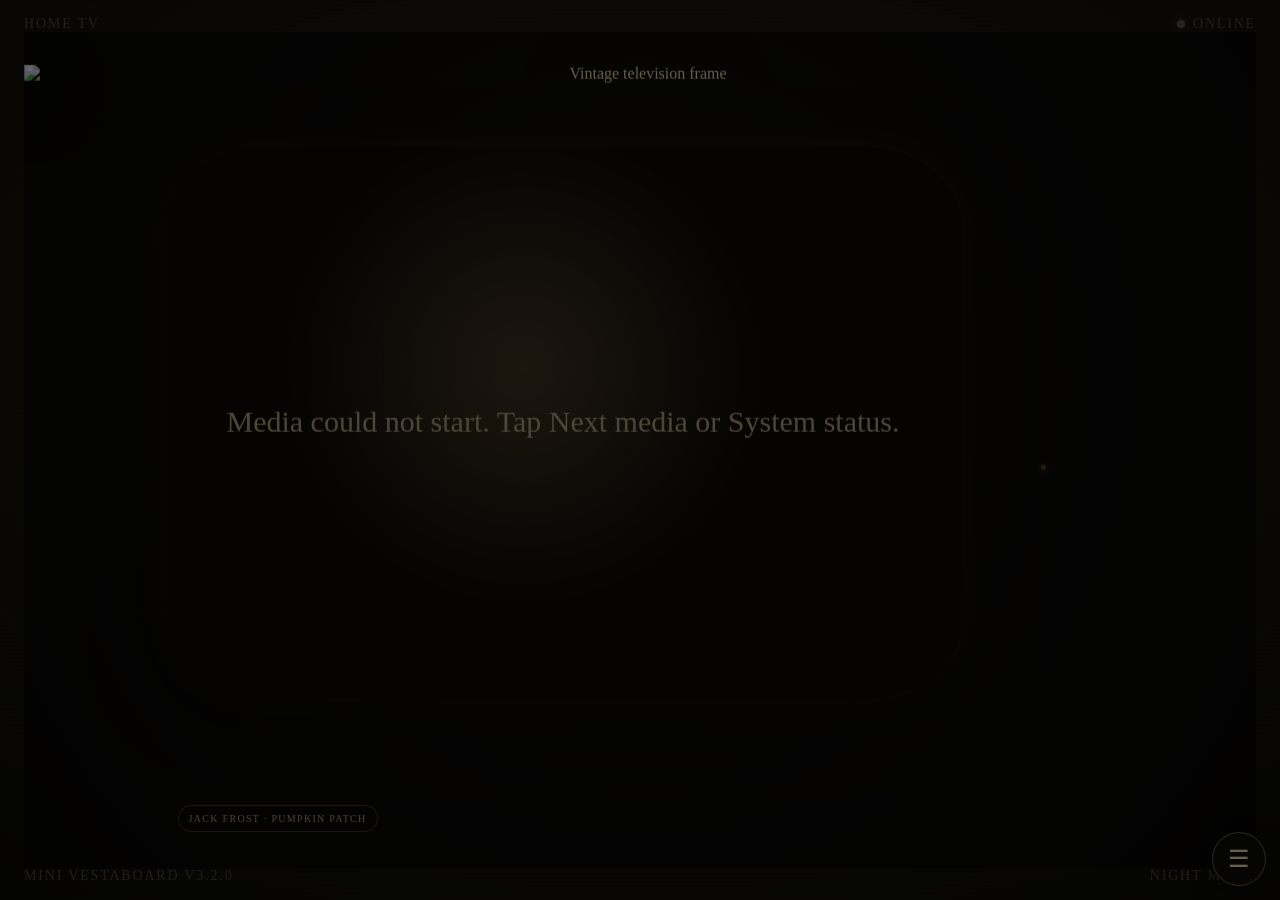
==== commit 6736f1da: "Add files via upload" ====
--- a/index.html
+++ b/index.html
@@ -4,354 +4,316 @@
   <meta charset="utf-8">
   <meta name="viewport" content="width=device-width,initial-scale=1,viewport-fit=cover,user-scalable=no">
   <meta name="theme-color" content="#17130d">
+
   <meta name="mobile-web-app-capable" content="yes">
   <meta name="apple-mobile-web-app-capable" content="yes">
   <meta name="apple-mobile-web-app-status-bar-style" content="black-translucent">
+
   <meta http-equiv="Cache-Control" content="no-cache, no-store, must-revalidate">
   <meta http-equiv="Pragma" content="no-cache">
   <meta http-equiv="Expires" content="0">
+
   <title>Mini Vestaboard</title>
-  <style>
-    :root{
-      --cream:#f1dfb7;--dim:#b8a681;--dark:#17130d;--panel:#211b12;
-      --glow:rgba(241,223,183,.22);--brightness:1;--app-height:100vh;
-    }
-    *{box-sizing:border-box}
-    html,body{width:100%;height:100%;margin:0;background:#0c0a07;color:var(--cream);overflow:hidden;overscroll-behavior:none}
-    body{font-family:Georgia,"Times New Roman",serif;display:grid;place-items:center;filter:brightness(var(--brightness));transition:filter .4s ease}
-    button{-webkit-tap-highlight-color:transparent;touch-action:manipulation}
-    .tv{
-      position:relative;width:100vw;height:var(--app-height);overflow:hidden;
-      background:radial-gradient(ellipse at center,rgba(76,61,35,.18),transparent 58%),linear-gradient(180deg,#1d180f 0%,#11100b 100%);
-      padding:max(18px,3vw);padding-left:max(18px,env(safe-area-inset-left));padding-right:max(18px,env(safe-area-inset-right));
-      padding-top:max(18px,env(safe-area-inset-top));padding-bottom:max(18px,env(safe-area-inset-bottom));
-      display:flex;flex-direction:column;justify-content:space-between;
-    }
-    .tv:before{content:"";position:absolute;inset:0;pointer-events:none;opacity:.18;background:repeating-linear-gradient(0deg,rgba(255,255,255,.055) 0 1px,transparent 1px 4px);mix-blend-mode:screen}
-    .tv:after{content:"";position:absolute;inset:-20%;pointer-events:none;background:radial-gradient(ellipse at center,transparent 45%,rgba(0,0,0,.55) 78%)}
-    .weather-ambient{position:absolute;z-index:1;inset:0;pointer-events:none;opacity:0;transition:opacity 1s ease}
-    body.weather-rain .weather-ambient{opacity:.13;background:repeating-linear-gradient(105deg,transparent 0 15px,rgba(190,210,225,.65) 16px 17px,transparent 18px 28px);animation:rainMove 1.2s linear infinite}
-    body.weather-snow .weather-ambient{opacity:.18;background-image:radial-gradient(circle,rgba(255,255,255,.9) 0 1.5px,transparent 2px),radial-gradient(circle,rgba(255,255,255,.7) 0 1px,transparent 1.5px);background-size:48px 48px,31px 31px;animation:snowMove 9s linear infinite}
-    body.weather-fog .weather-ambient{opacity:.2;background:linear-gradient(180deg,transparent 15%,rgba(220,218,205,.18) 45%,rgba(220,218,205,.08) 75%,transparent)}
-    body.weather-clear .weather-ambient{opacity:.1;background:radial-gradient(circle at 82% 15%,rgba(255,205,107,.7),transparent 26%)}
-    @keyframes rainMove{from{transform:translate3d(0,-20px,0)}to{transform:translate3d(-14px,26px,0)}}
-    @keyframes snowMove{from{background-position:0 -30px,10px -20px}to{background-position:25px 110px,-20px 90px}}
-
-    .topbar,.footer{position:relative;z-index:4;display:flex;align-items:center;justify-content:space-between;gap:16px;color:var(--dim);letter-spacing:.13em;text-transform:uppercase;font-size:clamp(11px,1.7vw,16px)}
-    .status{display:flex;align-items:center;gap:8px}.dot{width:8px;height:8px;border-radius:50%;background:#6c624e}.dot.online{background:#d7c391;box-shadow:0 0 12px rgba(215,195,145,.65)}
-    .screen{position:relative;z-index:3;flex:1;display:grid;place-items:center;min-height:0}.page{width:min(100%,1100px);display:none;text-align:center;animation:fade .55s ease}.page.active{display:block}
-    @keyframes fade{from{opacity:0;transform:translateY(5px)}to{opacity:1;transform:none}}
-    .eyebrow{font-size:clamp(12px,2vw,19px);letter-spacing:.28em;text-transform:uppercase;color:var(--dim);margin-bottom:18px}
-    .clock{font-size:clamp(62px,17vw,190px);line-height:.88;letter-spacing:-.055em;text-shadow:0 0 24px var(--glow);font-variant-numeric:tabular-nums}.ampm{font-size:.22em;letter-spacing:.08em;margin-left:.12em;color:var(--dim)}
-    .date{font-size:clamp(18px,3vw,32px);margin-top:18px;color:var(--dim)}.message{font-size:clamp(25px,5.6vw,64px);line-height:1.08;max-width:950px;margin:34px auto 0;text-wrap:balance;text-shadow:0 0 18px rgba(241,223,183,.11)}
-    .submessage{font-size:clamp(14px,2.2vw,22px);color:var(--dim);margin:18px auto 0;max-width:850px;line-height:1.45}
-    .weather-temp{font-size:clamp(76px,18vw,190px);line-height:.9}.weather-desc{font-size:clamp(24px,5vw,56px);margin-top:20px}.weather-grid{margin:35px auto 0;display:grid;grid-template-columns:repeat(3,minmax(0,1fr));gap:12px;max-width:800px}
-    .card{border:1px solid rgba(241,223,183,.2);background:rgba(255,255,255,.025);padding:18px 12px;border-radius:12px}.card span{display:block;color:var(--dim);font-size:clamp(10px,1.6vw,14px);letter-spacing:.15em;text-transform:uppercase;margin-bottom:6px}.card strong{font-size:clamp(18px,3vw,28px);font-weight:normal}
-    .events{width:min(900px,92vw);display:grid;gap:12px}.event{display:grid;grid-template-columns:minmax(110px,.34fr) 1fr;gap:18px;align-items:center;text-align:left;border:1px solid rgba(241,223,183,.16);border-radius:14px;padding:16px 20px;background:rgba(255,255,255,.025)}
-    .event-time{color:var(--dim);font-size:clamp(14px,2vw,22px);line-height:1.25}.event-title{font-size:clamp(22px,3.6vw,42px);line-height:1.06}.event-empty{font-size:clamp(26px,5vw,52px);color:var(--dim)}
-
-    .video-page{position:absolute;inset:0;width:100%;max-width:none;height:100%;overflow:hidden;background:#090806}.video-page.active{display:block}
-    .media-layer{position:absolute;inset:0;width:100%;height:100%;object-fit:contain;background:#090806;opacity:0;transition:opacity var(--media-transition,650ms) ease;filter:sepia(.12) saturate(.9) contrast(.98) brightness(.96)}
-    .media-layer.visible{opacity:1}.media-layer.hidden-media{display:none}.video-page:after{content:"";position:absolute;inset:0;pointer-events:none;background:radial-gradient(ellipse at center,transparent 58%,rgba(0,0,0,.45) 100%)}
-    .film-overlay{position:absolute;z-index:2;inset:0;pointer-events:none;opacity:.14;background:linear-gradient(115deg,rgba(255,196,96,.06),transparent 38%,rgba(89,52,17,.05));mix-blend-mode:soft-light;animation:filmBreathe 7s ease-in-out infinite alternate}
-    @keyframes filmBreathe{from{opacity:.08}to{opacity:.18}}
-    .video-label{position:absolute;z-index:5;left:18px;bottom:16px;padding:7px 10px;border:1px solid rgba(241,223,183,.25);border-radius:999px;background:rgba(12,10,7,.62);color:var(--dim);font-size:10px;letter-spacing:.13em;text-transform:uppercase;backdrop-filter:blur(5px)}
-    .video-empty{position:absolute;z-index:4;inset:0;display:grid;place-items:center;padding:30px;color:var(--dim);font-size:clamp(20px,3.5vw,40px);line-height:1.35;background:radial-gradient(circle at 35% 35%,#654d31,transparent 32%),radial-gradient(circle at 68% 62%,#263d3a,transparent 35%),#17130d}
-
-    .control-toggle{position:absolute;z-index:40;right:max(14px,env(safe-area-inset-right));bottom:max(14px,env(safe-area-inset-bottom));width:54px;height:54px;border:1px solid rgba(241,223,183,.38);border-radius:50%;background:rgba(15,13,9,.86);color:var(--cream);font:inherit;font-size:24px;display:grid;place-items:center;box-shadow:0 6px 24px rgba(0,0,0,.35);backdrop-filter:blur(8px);cursor:pointer;transition:opacity .25s ease}
-    .control-toggle.idle{opacity:.36}.control-panel{position:absolute;z-index:39;right:max(14px,env(safe-area-inset-right));bottom:max(78px,calc(env(safe-area-inset-bottom) + 78px));width:min(390px,calc(100vw - 28px));padding:12px;border:1px solid rgba(241,223,183,.28);border-radius:16px;background:rgba(12,10,7,.95);box-shadow:0 14px 45px rgba(0,0,0,.46);backdrop-filter:blur(12px);opacity:0;transform:translateY(8px) scale(.98);pointer-events:none;transition:opacity .18s ease,transform .18s ease}
-    .control-panel.open{opacity:1;transform:none;pointer-events:auto}.control-title{display:flex;align-items:center;justify-content:space-between;color:var(--dim);font-size:11px;letter-spacing:.16em;text-transform:uppercase;padding:2px 2px 10px}.control-grid{display:grid;grid-template-columns:repeat(2,minmax(0,1fr));gap:8px}.control-btn{min-height:50px;border:1px solid rgba(241,223,183,.2);border-radius:11px;background:rgba(255,255,255,.035);color:var(--cream);font:inherit;font-size:13px;letter-spacing:.03em;padding:9px;cursor:pointer}.control-btn:active{transform:scale(.98);background:rgba(241,223,183,.12)}.control-btn.wide{grid-column:1/-1}
-    .health{position:absolute;z-index:45;inset:0;display:none;place-items:center;padding:20px;background:rgba(0,0,0,.62)}.health.open{display:grid}.health-card{width:min(620px,94vw);max-height:88vh;overflow:auto;border:1px solid rgba(241,223,183,.3);border-radius:18px;background:#15110c;padding:18px;box-shadow:0 20px 70px rgba(0,0,0,.6)}.health-head{display:flex;justify-content:space-between;align-items:center;margin-bottom:14px}.health-title{font-size:20px}.health-close{width:44px;height:44px;border:1px solid rgba(241,223,183,.2);border-radius:50%;background:transparent;color:var(--cream);font-size:22px}.health-grid{display:grid;grid-template-columns:160px 1fr;gap:8px 14px;font-family:system-ui,sans-serif;font-size:13px}.health-grid dt{color:var(--dim)}.health-grid dd{margin:0;word-break:break-word}.health-actions{display:grid;grid-template-columns:repeat(2,1fr);gap:8px;margin-top:16px}
-    .hidden{display:none!important}.burn-shift{transition:transform 1.2s ease}body.quiet-mode .topbar,body.quiet-mode .footer{opacity:.38}
-    @media(orientation:landscape) and (max-height:900px){.tv{padding:16px 24px}.topbar,.footer{font-size:clamp(10px,1.3vw,14px)}.eyebrow{font-size:clamp(11px,1.5vw,16px);margin-bottom:10px}.clock{font-size:clamp(64px,14vw,150px)}.date{font-size:clamp(16px,2.3vw,26px);margin-top:10px}.message{font-size:clamp(22px,4vw,48px);margin-top:18px}.submessage{font-size:clamp(13px,1.8vw,19px);margin-top:10px}.weather-temp{font-size:clamp(72px,14vw,150px)}.weather-desc{font-size:clamp(22px,3.8vw,46px);margin-top:10px}.weather-grid{margin-top:18px}.card{padding:11px 9px}.events{gap:8px}.event{padding:11px 15px}.control-btn{min-height:46px}}
-    @media(max-width:650px){.tv{padding:15px}.footer{font-size:10px}.weather-grid{grid-template-columns:repeat(3,1fr)}.health-grid{grid-template-columns:120px 1fr}}
-    @media(prefers-reduced-motion:reduce){*{animation:none!important;transition:none!important}}
-  </style>
-  <script src="config.js?v=20260917-v31"></script>
+
+  <link rel="stylesheet" href="styles.css?v=20260918-v32">
+  <script src="config.js?v=20260918-v32"></script>
 </head>
+
 <body>
+
   <main class="tv" id="tv">
+
     <div class="weather-ambient" aria-hidden="true"></div>
+
     <header class="topbar">
       <div id="displayName">HOME TV</div>
-      <div class="status"><span class="dot" id="syncDot"></span><span id="syncLabel">STARTING</span></div>
+
+      <div class="status">
+        <span class="dot" id="syncDot"></span>
+        <span id="syncLabel">STARTING</span>
+      </div>
     </header>
 
     <section class="screen burn-shift" id="screen">
+
+      <!-- HOME -->
       <div class="page active" data-page="home">
-        <div class="eyebrow" id="daypart">Good morning</div>
-        <div class="clock"><span id="clock">--:--</span><span class="ampm" id="ampm"></span></div>
+
+        <div class="eyebrow" id="daypart">
+          Good morning
+        </div>
+
+        <div class="clock">
+          <span id="clock">--:--</span>
+          <span class="ampm" id="ampm"></span>
+        </div>
+
         <div class="date" id="date"></div>
+
         <div class="message" id="mainMessage"></div>
+
         <div class="submessage" id="contextMessage"></div>
-      </div>
-
+
+      </div>
+
+
+      <!-- WEATHER -->
       <div class="page" data-page="weather">
-        <div class="eyebrow" id="weatherLocation">Weather</div>
-        <div class="weather-temp" id="weatherTemp">--°</div>
-        <div class="weather-desc" id="weatherDesc">Updating weather…</div>
+
+        <div class="eyebrow" id="weatherLocation">
+          Weather
+        </div>
+
+        <div class="weather-temp" id="weatherTemp">
+          --°
+        </div>
+
+        <div class="weather-desc" id="weatherDesc">
+          Updating weather…
+        </div>
+
         <div class="weather-grid">
-          <div class="card"><span>Feels like</span><strong id="feelsLike">--°</strong></div>
-          <div class="card"><span>Today</span><strong id="hiLow">-- / --</strong></div>
-          <div class="card"><span>Rain</span><strong id="rainChance">--%</strong></div>
-        </div>
-      </div>
-
+
+          <div class="card">
+            <span>Feels like</span>
+            <strong id="feelsLike">--°</strong>
+          </div>
+
+          <div class="card">
+            <span>Today</span>
+            <strong id="hiLow">-- / --</strong>
+          </div>
+
+          <div class="card">
+            <span>Rain</span>
+            <strong id="rainChance">--%</strong>
+          </div>
+
+        </div>
+
+      </div>
+
+
+      <!-- CALENDAR -->
       <div class="page" data-page="calendar">
-        <div class="eyebrow">Coming up</div>
+
+        <div class="eyebrow">
+          Coming up
+        </div>
+
         <div class="events" id="eventList"></div>
-      </div>
-
+
+      </div>
+
+
+      <!-- VINTAGE FILM -->
       <div class="page video-page" data-page="video">
-        <video id="videoA" class="media-layer" muted playsinline preload="auto"></video>
-        <video id="videoB" class="media-layer" muted playsinline preload="auto"></video>
-        <img id="imageLayer" class="media-layer hidden-media" alt="Vintage display media">
-        <div class="film-overlay" aria-hidden="true"></div>
-        <div class="video-empty" id="videoEmpty">Loading vintage media…</div>
-        <div class="video-label" id="videoLabel">Vintage cartoons</div>
-      </div>
+
+        <div class="vintage-tv-shell" id="vintageTvShell">
+
+          <div class="crt-screen" id="crtScreen">
+
+            <video
+              id="videoA"
+              class="media-layer"
+              muted
+              playsinline
+              preload="auto">
+            </video>
+
+            <video
+              id="videoB"
+              class="media-layer"
+              muted
+              playsinline
+              preload="auto">
+            </video>
+
+            <img
+              id="imageLayer"
+              class="media-layer hidden-media"
+              alt="Vintage display media">
+
+            <!-- CRT EFFECTS -->
+            <div class="crt-bloom" aria-hidden="true"></div>
+            <div class="crt-scanlines" aria-hidden="true"></div>
+            <div class="crt-glass" aria-hidden="true"></div>
+            <div class="crt-flicker" aria-hidden="true"></div>
+
+            <div class="video-empty" id="videoEmpty">
+              Loading vintage media…
+            </div>
+
+          </div>
+
+          <!-- TV CABINET -->
+          <img
+            id="tvFrameOverlay"
+            class="tv-frame-overlay"
+            alt="Vintage television frame">
+
+          <span
+            class="tv-power-led"
+            id="tvPowerLed"
+            aria-hidden="true">
+          </span>
+
+        </div>
+
+        <div class="video-label" id="videoLabel">
+          Vintage cartoons
+        </div>
+
+      </div>
+
     </section>
 
-    <footer class="footer"><div id="footerLeft">Mini Vestaboard</div><div id="footerRight">AUTO</div></footer>
-
-    <button class="control-toggle" id="controlToggle" aria-label="Open display controls" aria-expanded="false">☰</button>
-    <div class="control-panel" id="controlPanel" role="dialog" aria-label="Display controls">
-      <div class="control-title"><span>Display controls</span><span id="controlStatus">AUTO</span></div>
+
+    <footer class="footer">
+      <div id="footerLeft">
+        Mini Vestaboard
+      </div>
+
+      <div id="footerRight">
+        AUTO
+      </div>
+    </footer>
+
+
+    <!-- MENU BUTTON -->
+    <button
+      class="control-toggle"
+      id="controlToggle"
+      aria-label="Open display controls"
+      aria-expanded="false">
+      ☰
+    </button>
+
+
+    <!-- CONTROL PANEL -->
+    <div
+      class="control-panel"
+      id="controlPanel"
+      role="dialog"
+      aria-label="Display controls">
+
+      <div class="control-title">
+        <span>Display controls</span>
+        <span id="controlStatus">AUTO</span>
+      </div>
+
       <div class="control-grid">
-        <button class="control-btn" data-go="home">Home</button>
-        <button class="control-btn" data-go="weather">Weather</button>
-        <button class="control-btn" data-go="calendar">Calendar</button>
-        <button class="control-btn" data-go="video">Scene</button>
-        <button class="control-btn" id="nextMediaButton">Next media</button>
-        <button class="control-btn" id="soundButton">Enable sound</button>
-        <button class="control-btn" id="audioModeButton">Audio: Cinema</button>
-        <button class="control-btn" id="fullscreenButton">Fullscreen</button>
-        <button class="control-btn" id="healthButton">System status</button>
-        <button class="control-btn wide" id="nextScreenButton">Next screen</button>
-      </div>
+
+        <button class="control-btn" data-go="home">
+          Home
+        </button>
+
+        <button class="control-btn" data-go="weather">
+          Weather
+        </button>
+
+        <button class="control-btn" data-go="calendar">
+          Calendar
+        </button>
+
+        <button class="control-btn" data-go="video">
+          Scene
+        </button>
+
+        <button class="control-btn" id="nextMediaButton">
+          Next media
+        </button>
+
+        <button class="control-btn" id="soundButton">
+          Enable sound
+        </button>
+
+        <button class="control-btn" id="audioModeButton">
+          Audio: Cinema
+        </button>
+
+        <button class="control-btn" id="frameButton">
+          TV Frame: On
+        </button>
+
+        <button class="control-btn" id="fullscreenButton">
+          Fullscreen
+        </button>
+
+        <button class="control-btn" id="healthButton">
+          System status
+        </button>
+
+        <button class="control-btn wide" id="nextScreenButton">
+          Next screen
+        </button>
+
+      </div>
+
     </div>
 
-    <div class="health" id="healthPanel" role="dialog" aria-modal="true" aria-label="System status">
+
+    <!-- SYSTEM STATUS -->
+    <div
+      class="health"
+      id="healthPanel"
+      role="dialog"
+      aria-modal="true"
+      aria-label="System status">
+
       <div class="health-card">
-        <div class="health-head"><div class="health-title">Mini Vestaboard status</div><button class="health-close" id="healthClose" aria-label="Close">×</button></div>
-        <dl class="health-grid" id="healthGrid"></dl>
-        <div class="health-actions"><button class="control-btn" id="retryMediaButton">Retry media</button><button class="control-btn" id="reloadButton">Reload app</button></div>
-      </div>
+
+        <div class="health-head">
+
+          <div class="health-title">
+            Mini Vestaboard status
+          </div>
+
+          <button
+            class="health-close"
+            id="healthClose"
+            aria-label="Close">
+            ×
+          </button>
+
+        </div>
+
+        <dl
+          class="health-grid"
+          id="healthGrid">
+        </dl>
+
+        <div class="health-actions">
+
+          <button
+            class="control-btn"
+            id="retryMediaButton">
+            Retry media
+          </button>
+
+          <button
+            class="control-btn"
+            id="reloadButton">
+            Reload app
+          </button>
+
+        </div>
+
+      </div>
+
     </div>
 
-    <audio id="jazzPlayer" preload="metadata"></audio>
+
+    <!-- PIANO AUDIO -->
+    <audio
+      id="jazzPlayer"
+      preload="metadata">
+    </audio>
+
   </main>
 
-<script>
-(function(){
-  "use strict";
-
-  var BUILD_VERSION = "3.1.0";
-  var BUILD_TOKEN = "20260917-v31";
-  var CONFIG_LOADED = !!window.SMART_DISPLAY_CONFIG;
-
-  var DEFAULT_CONFIG = {
-    appVersion: BUILD_VERSION,
-    displayName: "HOME TV",
-    timezone: "America/New_York",
-    weather:{enabled:true,latitude:40.7128,longitude:-74.0060,locationName:"New York",temperatureUnit:"fahrenheit",refreshMinutes:20,ambientEffects:true},
-    calendar:{enabled:true,source:"manual",googleCalendarId:"",googleCalendarApiKey:"",refreshMinutes:15,maxVisibleEvents:3,events:[]},
-    sound:{enabledByDefault:false,hourlyChime:true,morningChimeHour:8,eveningChimeHour:19,quietStartHour:23,quietEndHour:7},
-    audio:{mode:"cinema",fadeMs:900,filmAmbience:{enabled:true,volume:.018,humFrequency:54,crackle:true}},
-    quietDisplay:{enabled:true,screen:"video",brightness:.42},
-    daytimeMusic:{enabled:true,volume:.18,shuffle:true,tracks:["media/jazz-sunny-cafe.mp3","media/jazz-study-session.mp3","media/jazz-lounge-evening.mp3","media/jazz-rainy-night.mp3"]},
-    rotation:{enabled:true,secondsPerScreen:35,screens:["home","weather","calendar","video"]},
-    screensaver:{enabled:true,collection:"vintage",showLabel:true,transitionMs:650,mediaSeconds:28,playlists:{vintage:["media/fall-cartoon-painted-leaves.mp4","media/fall-cartoon-sunshine-morning.mp4","media/fall-cartoon-pumpkins.mp4"]},mediaTitles:{"media/fall-cartoon-painted-leaves.mp4":"Jack Frost · Painted Leaves","media/fall-cartoon-sunshine-morning.mp4":"The Sunshine Makers · Morning","media/fall-cartoon-pumpkins.mp4":"Jack Frost · Pumpkin Patch"},timeOfDay:{enabled:true,morning:["media/fall-cartoon-sunshine-morning.mp4","media/fall-cartoon-painted-leaves.mp4","media/fall-cartoon-pumpkins.mp4"],afternoon:["media/fall-cartoon-painted-leaves.mp4","media/fall-cartoon-sunshine-morning.mp4","media/fall-cartoon-pumpkins.mp4"],evening:["media/fall-cartoon-pumpkins.mp4","media/fall-cartoon-painted-leaves.mp4","media/fall-cartoon-sunshine-morning.mp4"],night:["media/fall-cartoon-pumpkins.mp4","media/fall-cartoon-sunshine-morning.mp4","media/fall-cartoon-painted-leaves.mp4"]}},
-    kiosk:{autoHideControlsSeconds:8,longPressMs:650,requestLandscapeOnFullscreen:true,manualHoldSeconds:90},
-    recovery:{enabled:true,watchdogSeconds:20,mediaStallSeconds:15,reloadAfterConsecutiveFailures:8}
-  };
-
-  function isObject(v){return v && typeof v === "object" && !Array.isArray(v);}
-  function merge(base,extra){
-    var out={},k;
-    for(k in base){if(Object.prototype.hasOwnProperty.call(base,k)){out[k]=isObject(base[k])?merge(base[k],{}):Array.isArray(base[k])?base[k].slice():base[k];}}
-    if(!isObject(extra)) return out;
-    for(k in extra){if(Object.prototype.hasOwnProperty.call(extra,k)){out[k]=isObject(extra[k])&&isObject(out[k])?merge(out[k],extra[k]):Array.isArray(extra[k])?extra[k].slice():extra[k];}}
-    return out;
-  }
-  var CFG = merge(DEFAULT_CONFIG, window.SMART_DISPLAY_CONFIG || {});
-  var $ = function(id){return document.getElementById(id);};
-  var pages = Array.prototype.slice.call(document.querySelectorAll(".page"));
-
-  document.documentElement.style.setProperty("--media-transition", String(CFG.screensaver.transitionMs || 650) + "ms");
-
-  var state = {
-    page:"home",weather:null,events:[],rotationIndex:0,videoIndex:0,videoPlaylist:[],playlistKey:"",
-    activeVideo:"A",currentMedia:"",preloadedMedia:"",soundUnlocked:false,lastChimeKey:"",quietMode:null,
-    musicIndex:0,musicPlaylist:[],mediaTimer:null,mediaFailures:0,lastMediaProgressAt:Date.now(),lastMediaTime:-1,
-    weatherUpdatedAt:0,calendarUpdatedAt:0,controlsTimer:null,longPressTimer:null,manualHoldUntil:0,audioModeOverride:"",musicFadeTimer:null,ambience:null
-  };
-
-  var quotes=["Small steps, repeated daily, become big changes.","Make today useful.","You do not need perfect conditions to make progress.","A calm start can still lead to a powerful day.","Focus on what moves the day forward.","Consistency beats intensity when intensity cannot last.","Do one thing today that tomorrow will thank you for.","Keep the goal visible and the next step simple.","You can reset the day at any hour.","Progress counts even when it looks ordinary.","Protect your energy. Spend it on what matters.","Finish strong, then let the day go."];
-
-  function cfg(path,fallback){var cur=CFG,i;for(i=0;i<path.length;i++){if(cur==null || typeof cur[path[i]]==="undefined") return fallback;cur=cur[path[i]];}return cur;}
-  function cacheAsset(src){if(!src) return src;var sep=src.indexOf("?")>=0?"&":"?";return src+sep+"v="+encodeURIComponent(CFG.appVersion || BUILD_TOKEN);}
-  function partsInZone(date){date=date||new Date();var parts=new Intl.DateTimeFormat("en-US",{timeZone:CFG.timezone,hour:"numeric",minute:"2-digit",second:"2-digit",hour12:true,weekday:"long",month:"long",day:"numeric",year:"numeric"}).formatToParts(date);var o={};parts.forEach(function(p){o[p.type]=p.value;});return o;}
-  function hourInZone(date){date=date||new Date();return Number(new Intl.DateTimeFormat("en-US",{timeZone:CFG.timezone,hour:"2-digit",hourCycle:"h23"}).format(date));}
-  function formatTime(date){return new Intl.DateTimeFormat("en-US",{timeZone:CFG.timezone,hour:"numeric",minute:"2-digit"}).format(date);}
-  function formatDate(date){return new Intl.DateTimeFormat("en-US",{timeZone:CFG.timezone,weekday:"short",month:"short",day:"numeric"}).format(date);}
-  function dayKey(date){date=date||new Date();return new Intl.DateTimeFormat("en-CA",{timeZone:CFG.timezone,year:"numeric",month:"2-digit",day:"2-digit"}).format(date);}
-  function quoteForToday(){var key=dayKey().replace(/\D/g,"");var n=0,i;for(i=0;i<key.length;i++)n+=Number(key.charAt(i));return quotes[n%quotes.length];}
-  function daypartKey(hour){if(hour<5)return "night";if(hour<12)return "morning";if(hour<17)return "afternoon";if(hour<21)return "evening";return "night";}
-  function daypartInfo(hour){var key=daypartKey(hour);if(key==="night")return{label:"Wind down",msg:"The day is almost done.",sub:"Slow things down. Tomorrow gets a fresh start."};if(key==="morning")return{label:"Good morning",msg:"A new day is here.",sub:quoteForToday()};if(key==="afternoon")return{label:"Good afternoon",msg:"Keep the momentum going.",sub:quoteForToday()};return{label:"Good evening",msg:"Ease into the evening.",sub:"Wrap up what matters. Let the rest wait."};}
-
-  function updateConnection(){var online=navigator.onLine!==false;$("syncDot").classList.toggle("online",online);$("syncLabel").textContent=online?"ONLINE":"OFFLINE";}
-  window.addEventListener("online",function(){updateConnection();fetchWeather();fetchCalendar();if(state.mediaFailures&&state.page==="video")playCurrentMedia(true);});window.addEventListener("offline",updateConnection);updateConnection();
-
-  function setViewportHeight(){document.documentElement.style.setProperty("--app-height",window.innerHeight+"px");}
-  setViewportHeight();window.addEventListener("resize",setViewportHeight);window.addEventListener("orientationchange",function(){setTimeout(setViewportHeight,150);});
-
-  function isQuietHour(hour){var s=Number(cfg(["sound","quietStartHour"],23)),e=Number(cfg(["sound","quietEndHour"],7));if(s===e)return false;return s<e?(hour>=s&&hour<e):(hour>=s||hour<e);}
-  function smartContext(fallback){var w=state.weather;if(!w)return fallback;if(w.precipProb>=60)return "Rain is likely today — an umbrella may be worth grabbing.";if(w.temp<=35)return "It is cold outside — bundle up before heading out.";if(w.temp>=88)return "It is a hot one — keep water nearby.";if(w.code===0&&hourInZone()<17)return "Clear skies today. "+fallback;return fallback;}
-
-  function showPage(name){
-    if(!name)return;var changed=name!==state.page;state.page=name;
-    pages.forEach(function(p){p.classList.toggle("active",p.getAttribute("data-page")===name);});
-    var night=cfg(["quietDisplay","enabled"],true)!==false&&isQuietHour(hourInZone());
-    $("footerRight").textContent=night?"NIGHT MODE":name==="video"?"SCENE":"AUTO";$("controlStatus").textContent=night?"NIGHT":name.toUpperCase();
-    if(name==="video")playCurrentMedia(false);else pauseMedia();
-    reconcileAudio();
-    if(changed) scheduleControlsIdle();
-  }
-
-  function choosePage(force){
-    if(cfg(["quietDisplay","enabled"],true)!==false&&isQuietHour(hourInZone())){showPage(cfg(["quietDisplay","screen"],"video"));return;}
-    var screens=cfg(["rotation","enabled"],true)?cfg(["rotation","screens"],["home"]):["home"];if(!cfg(["screensaver","enabled"],true))screens=screens.filter(function(n){return n!=="video";});
-    if(force||screens.indexOf(state.page)<0)state.rotationIndex=0;else state.rotationIndex=(state.rotationIndex+1)%screens.length;showPage(screens[state.rotationIndex]||"home");
-  }
-
-  function updateClock(){var p=partsInZone(),info=daypartInfo(hourInZone());$("clock").textContent=p.hour+":"+p.minute;$("ampm").textContent=p.dayPeriod||"";$("date").textContent=p.weekday+", "+p.month+" "+p.day;$("daypart").textContent=info.label;$("mainMessage").textContent=info.msg;$("contextMessage").textContent=smartContext(info.sub);applyDayNightMode();maybeChime();refreshPlaylist(false);}
-
-  var WMO={0:["Clear","☀"],1:["Mostly clear","🌤"],2:["Partly cloudy","⛅"],3:["Overcast","☁"],45:["Fog","🌫"],48:["Rime fog","🌫"],51:["Light drizzle","🌦"],53:["Drizzle","🌦"],55:["Heavy drizzle","🌧"],61:["Light rain","🌧"],63:["Rain","🌧"],65:["Heavy rain","🌧"],71:["Light snow","🌨"],73:["Snow","🌨"],75:["Heavy snow","❄"],77:["Snow grains","❄"],80:["Rain showers","🌦"],81:["Rain showers","🌧"],82:["Heavy showers","⛈"],85:["Snow showers","🌨"],86:["Heavy snow showers","❄"],95:["Thunderstorm","⛈"],96:["Thunderstorm + hail","⛈"],99:["Thunderstorm + hail","⛈"]};
-  function weatherClass(code){if([45,48].indexOf(code)>=0)return"weather-fog";if([71,73,75,77,85,86].indexOf(code)>=0)return"weather-snow";if([51,53,55,61,63,65,80,81,82,95,96,99].indexOf(code)>=0)return"weather-rain";if([0,1].indexOf(code)>=0)return"weather-clear";return"";}
-  function applyWeatherEffect(code){["weather-rain","weather-snow","weather-fog","weather-clear"].forEach(function(c){document.body.classList.remove(c);});if(cfg(["weather","ambientEffects"],true)!==false){var c=weatherClass(code);if(c)document.body.classList.add(c);}}
-  async function fetchWeather(){if(!cfg(["weather","enabled"],true))return;var w=CFG.weather;var params=new URLSearchParams({latitude:w.latitude,longitude:w.longitude,current:"temperature_2m,apparent_temperature,weather_code,is_day",daily:"weather_code,temperature_2m_max,temperature_2m_min,precipitation_probability_max",temperature_unit:w.temperatureUnit||"fahrenheit",timezone:CFG.timezone||"auto",forecast_days:"3"});try{var r=await fetch("https://api.open-meteo.com/v1/forecast?"+params.toString(),{cache:"no-store"});if(!r.ok)throw new Error("Weather HTTP "+r.status);var data=await r.json();state.weather={temp:Math.round(data.current.temperature_2m),feels:Math.round(data.current.apparent_temperature),code:data.current.weather_code,hi:Math.round(data.daily.temperature_2m_max[0]),lo:Math.round(data.daily.temperature_2m_min[0]),precipProb:Math.round(data.daily.precipitation_probability_max[0]||0),cachedAt:Date.now()};state.weatherUpdatedAt=Date.now();try{localStorage.setItem("smartDisplayWeather",JSON.stringify(state.weather));}catch(e){}renderWeather();$("footerLeft").textContent="Weather "+formatTime(new Date());}catch(e){console.warn(e);if(state.weather){renderWeather();$("footerLeft").textContent="Cached weather";}else{$("weatherDesc").textContent="Weather unavailable";}}}
-  function renderWeather(){var w=state.weather;if(!w)return;var entry=WMO[w.code]||["Current conditions",""];$("weatherLocation").textContent=cfg(["weather","locationName"],"Weather");$("weatherTemp").textContent=w.temp+"°";$("weatherDesc").textContent=(entry[1]+" "+entry[0]).trim();$("feelsLike").textContent=w.feels+"°";$("hiLow").textContent=w.hi+"° / "+w.lo+"°";$("rainChance").textContent=w.precipProb+"%";applyWeatherEffect(w.code);}
-
-  async function fetchCalendar(){if(!cfg(["calendar","enabled"],true))return;var events=[];try{if(CFG.calendar.source==="google-public"&&CFG.calendar.googleCalendarId&&CFG.calendar.googleCalendarApiKey){var now=new Date().toISOString();var url="https://www.googleapis.com/calendar/v3/calendars/"+encodeURIComponent(CFG.calendar.googleCalendarId)+"/events?singleEvents=true&orderBy=startTime&maxResults=10&timeMin="+encodeURIComponent(now)+"&key="+encodeURIComponent(CFG.calendar.googleCalendarApiKey);var r=await fetch(url,{cache:"no-store"});if(!r.ok)throw new Error("Calendar HTTP "+r.status);var data=await r.json();events=(data.items||[]).map(function(e){return{title:e.summary||"Untitled event",start:e.start&&(e.start.dateTime||e.start.date)};});}else{events=Array.isArray(CFG.calendar.events)?CFG.calendar.events:[];}state.events=events.filter(function(e){return e.start&&new Date(e.start).getTime()>=Date.now()-3600000;}).sort(function(a,b){return new Date(a.start)-new Date(b.start);});state.calendarUpdatedAt=Date.now();renderCalendar();}catch(e){console.warn(e);$("eventList").innerHTML='<div class="event-empty">Calendar unavailable</div>';}}
-  function renderCalendar(){var list=$("eventList");list.innerHTML="";var max=Number(cfg(["calendar","maxVisibleEvents"],3));var events=state.events.slice(0,max);if(!events.length){list.innerHTML='<div class="event-empty">Nothing scheduled</div>';return;}events.forEach(function(e){var row=document.createElement("div");row.className="event";var d=new Date(e.start);row.innerHTML='<div class="event-time">'+escapeHtml(formatDate(d))+'<br>'+escapeHtml(formatTime(d))+'</div><div class="event-title">'+escapeHtml(e.title||"Untitled event")+'</div>';list.appendChild(row);});}
-  function escapeHtml(s){return String(s).replace(/[&<>"']/g,function(c){return{"&":"&amp;","<":"&lt;",">":"&gt;",'"':"&quot;","'":"&#039;"}[c];});}
-
-  function buildMusicPlaylist(){state.musicPlaylist=(cfg(["daytimeMusic","tracks"],[])||[]).filter(Boolean).slice();if(cfg(["daytimeMusic","shuffle"],true)){for(var i=state.musicPlaylist.length-1;i>0;i--){var j=Math.floor(Math.random()*(i+1)),t=state.musicPlaylist[i];state.musicPlaylist[i]=state.musicPlaylist[j];state.musicPlaylist[j]=t;}}}
-  function audioEnabled(){return state.soundUnlocked;}
-  function currentAudioMode(){return state.audioModeOverride||String(cfg(["audio","mode"],"cinema")).toLowerCase();}
-  function updateAudioModeButton(){var mode=currentAudioMode();$("audioModeButton").textContent="Audio: "+mode.charAt(0).toUpperCase()+mode.slice(1);}
-  function fadeMusicTo(target,onDone){var player=$("jazzPlayer");target=Math.max(0,Math.min(1,target));if(state.musicFadeTimer)clearInterval(state.musicFadeTimer);var start=Number(player.volume||0),ms=Math.max(100,Number(cfg(["audio","fadeMs"],900))),beg=Date.now();state.musicFadeTimer=setInterval(function(){var p=Math.min(1,(Date.now()-beg)/ms);player.volume=start+(target-start)*p;if(p>=1){clearInterval(state.musicFadeTimer);state.musicFadeTimer=null;player.volume=target;if(onDone)onDone();}},40);}
-  function ensureFilmAmbience(){if(state.ambience)return state.ambience;var Ctx=window.AudioContext||window.webkitAudioContext;if(!Ctx)return null;var ctx=window.__smartAudio||(window.__smartAudio=new Ctx());var master=ctx.createGain();master.gain.value=0;master.connect(ctx.destination);var hum=ctx.createOscillator(),humGain=ctx.createGain();hum.type="sine";hum.frequency.value=Number(cfg(["audio","filmAmbience","humFrequency"],54));humGain.gain.value=.32;hum.connect(humGain);humGain.connect(master);hum.start();var buffer=ctx.createBuffer(1,ctx.sampleRate*2,ctx.sampleRate),data=buffer.getChannelData(0);for(var i=0;i<data.length;i++)data[i]=(Math.random()*2-1)*.42;var noise=ctx.createBufferSource(),hp=ctx.createBiquadFilter(),lp=ctx.createBiquadFilter(),noiseGain=ctx.createGain();noise.buffer=buffer;noise.loop=true;hp.type="highpass";hp.frequency.value=900;lp.type="lowpass";lp.frequency.value=4600;noiseGain.gain.value=.46;noise.connect(hp);hp.connect(lp);lp.connect(noiseGain);noiseGain.connect(master);noise.start();state.ambience={ctx:ctx,master:master,hum:hum,noise:noise,crackleTimer:null};return state.ambience;}
-  function scheduleCrackle(){var a=state.ambience;if(!a||!cfg(["audio","filmAmbience","crackle"],true))return;if(a.crackleTimer)clearTimeout(a.crackleTimer);a.crackleTimer=setTimeout(function(){if(!state.ambience||currentAudioMode()!=="cinema"||state.page!=="video"||!audioEnabled())return;var ctx=a.ctx,d=.008+Math.random()*.018,b=ctx.createBuffer(1,Math.max(2,Math.floor(ctx.sampleRate*d)),ctx.sampleRate),x=b.getChannelData(0);for(var i=0;i<x.length;i++){var decay=1-i/x.length;x[i]=(Math.random()*2-1)*decay*decay;}var src=ctx.createBufferSource(),g=ctx.createGain();src.buffer=b;g.gain.value=Number(cfg(["audio","filmAmbience","volume"],.018))*.55;src.connect(g);g.connect(ctx.destination);src.start();scheduleCrackle();},1200+Math.random()*3200);}
-  function setFilmAmbience(on){if(!cfg(["audio","filmAmbience","enabled"],true))on=false;var a=ensureFilmAmbience();if(!a)return;if(a.ctx.state==="suspended"&&on)a.ctx.resume().catch(function(){});var target=on?Number(cfg(["audio","filmAmbience","volume"],.018)):0;a.master.gain.cancelScheduledValues(a.ctx.currentTime);a.master.gain.setTargetAtTime(target,a.ctx.currentTime,.18);if(on)scheduleCrackle();else if(a.crackleTimer){clearTimeout(a.crackleTimer);a.crackleTimer=null;}}
-  function reconcileMusic(shouldPlay){var player=$("jazzPlayer");if(!shouldPlay||!state.musicPlaylist.length){fadeMusicTo(0,function(){player.pause();});return;}var src=cacheAsset(state.musicPlaylist[state.musicIndex%state.musicPlaylist.length]);if(player.getAttribute("data-source")!==src){player.setAttribute("data-source",src);player.src=src;}var desired=Math.max(0,Math.min(1,Number(cfg(["daytimeMusic","volume"],.12))));if(player.paused&&!player.getAttribute("data-blocked")){player.volume=0;player.setAttribute("data-blocked","pending");var promise=player.play();if(promise&&promise.then)promise.then(function(){player.removeAttribute("data-blocked");fadeMusicTo(desired);}).catch(function(){player.setAttribute("data-blocked","true");updateSoundButton("Tap to retry sound");});}else if(!player.paused){fadeMusicTo(desired);}}
-  function reconcileAudio(){var quiet=isQuietHour(hourInZone()),mode=currentAudioMode(),enabled=audioEnabled();if(!enabled||quiet||mode==="silent"){reconcileMusic(false);setFilmAmbience(false);updateAudioModeButton();return;}if(mode==="cinema"){var film=state.page==="video";reconcileMusic(!film&&cfg(["daytimeMusic","enabled"],true));setFilmAmbience(film);}else{reconcileMusic(cfg(["daytimeMusic","enabled"],true));setFilmAmbience(false);}updateAudioModeButton();}
-  $("jazzPlayer").addEventListener("ended",function(){if(!state.musicPlaylist.length)return;state.musicIndex=(state.musicIndex+1)%state.musicPlaylist.length;$("jazzPlayer").removeAttribute("data-source");reconcileAudio();});
-  function tone(freq,duration,volume){if(!audioEnabled()||isQuietHour(hourInZone()))return;var Ctx=window.AudioContext||window.webkitAudioContext;if(!Ctx)return;var ctx=window.__smartAudio||(window.__smartAudio=new Ctx());if(ctx.state==="suspended")ctx.resume().catch(function(){});var osc=ctx.createOscillator(),gain=ctx.createGain();osc.type="sine";osc.frequency.value=freq;gain.gain.setValueAtTime(volume,ctx.currentTime);gain.gain.exponentialRampToValueAtTime(.001,ctx.currentTime+duration);osc.connect(gain);gain.connect(ctx.destination);osc.start();osc.stop(ctx.currentTime+duration);}
-  function chime(kind){if(kind==="morning"){tone(523,.18,.03);setTimeout(function(){tone(659,.18,.03);},180);setTimeout(function(){tone(784,.28,.03);},360);}else if(kind==="evening"){tone(784,.18,.025);setTimeout(function(){tone(659,.18,.025);},180);setTimeout(function(){tone(523,.3,.025);},360);}else{tone(660,.18,.035);setTimeout(function(){tone(880,.22,.03);},180);}}
-  function maybeChime(){if(!cfg(["sound","hourlyChime"],true)||!audioEnabled()||currentAudioMode()==="silent")return;var p=partsInZone(),hour=hourInZone();if(isQuietHour(hour))return;var key=dayKey()+"-"+hour;if(p.minute==="00"&&key!==state.lastChimeKey){state.lastChimeKey=key;if(hour===Number(cfg(["sound","morningChimeHour"],8)))chime("morning");else if(hour===Number(cfg(["sound","eveningChimeHour"],19)))chime("evening");else chime("hourly");}}
-  function updateSoundButton(text){$("soundButton").textContent=text||(state.soundUnlocked?"Sound on":"Enable sound");}
-  $("soundButton").addEventListener("click",function(){state.soundUnlocked=$("jazzPlayer").getAttribute("data-blocked")==="true"?true:!state.soundUnlocked;$("jazzPlayer").removeAttribute("data-blocked");if(state.soundUnlocked){var a=ensureFilmAmbience();if(a&&a.ctx.state==="suspended")a.ctx.resume().catch(function(){});}updateSoundButton();reconcileAudio();scheduleControlsIdle();});
-  $("audioModeButton").addEventListener("click",function(){var order=["cinema","music","silent"],now=currentAudioMode(),idx=order.indexOf(now);state.audioModeOverride=order[(idx+1)%order.length];try{localStorage.setItem("miniVestaboardAudioMode",state.audioModeOverride);}catch(e){}reconcileAudio();scheduleControlsIdle();});
-  try{var savedMode=localStorage.getItem("miniVestaboardAudioMode");if(savedMode&&["cinema","music","silent"].indexOf(savedMode)>=0)state.audioModeOverride=savedMode;}catch(e){}
-  updateAudioModeButton();
-
-  function applyDayNightMode(){var quiet=cfg(["quietDisplay","enabled"],true)!==false&&isQuietHour(hourInZone());document.body.classList.toggle("quiet-mode",quiet);document.documentElement.style.setProperty("--brightness",String(quiet?Math.max(.15,Math.min(1,Number(cfg(["quietDisplay","brightness"],.42)))):1));if(state.quietMode!==quiet){state.quietMode=quiet;if(quiet)showPage(cfg(["quietDisplay","screen"],"video"));else choosePage(true);}reconcileAudio();}
-
-  function playlistForNow(){var td=cfg(["screensaver","timeOfDay"],{});var key=daypartKey(hourInZone());var list=[];if(td&&td.enabled!==false&&Array.isArray(td[key])&&td[key].length)list=td[key];if(!list.length){var collection=cfg(["screensaver","collection"],"vintage");var sets=cfg(["screensaver","playlists"],{});list=sets&&Array.isArray(sets[collection])?sets[collection]:[];}if(!list.length)list=DEFAULT_CONFIG.screensaver.playlists.vintage;return{key:key,list:list.filter(Boolean).slice()};}
-  function refreshPlaylist(force){var p=playlistForNow();if(!force&&state.playlistKey===p.key&&state.videoPlaylist.length)return;state.playlistKey=p.key;state.videoPlaylist=p.list;state.videoIndex=0;$("videoLabel").textContent=p.key+" · vintage";$("videoLabel").classList.toggle("hidden",cfg(["screensaver","showLabel"],true)===false);if(state.page==="video")playCurrentMedia(true);}
-  function currentVideo(){return state.activeVideo==="A"?$("videoA"):$("videoB");}
-  function inactiveVideo(){return state.activeVideo==="A"?$("videoB"):$("videoA");}
-  function isImage(src){return /\.(png|jpe?g|webp|gif)(\?.*)?$/i.test(src||"");}
-  function clearMediaTimer(){if(state.mediaTimer){clearTimeout(state.mediaTimer);state.mediaTimer=null;}}
-  function pauseMedia(){clearMediaTimer();$("videoA").pause();$("videoB").pause();}
-  function showMediaError(text){$("videoEmpty").textContent=text;$("videoEmpty").classList.remove("hidden");}
-  function hideMediaError(){$("videoEmpty").classList.add("hidden");}
-  function markMediaProgress(video){if(video.currentTime!==state.lastMediaTime){state.lastMediaTime=video.currentTime;state.lastMediaProgressAt=Date.now();state.mediaFailures=0;}}
-  function attachVideoEvents(v){v.addEventListener("timeupdate",function(){if(v.classList.contains("visible"))markMediaProgress(v);});v.addEventListener("error",function(){if(v.classList.contains("visible")){state.mediaFailures++;showMediaError("This clip could not play. Trying the next one…");setTimeout(nextMedia,800);}});v.addEventListener("ended",function(){if(v.classList.contains("visible"))nextMedia();});}
-  attachVideoEvents($("videoA"));attachVideoEvents($("videoB"));
-
-  function preloadNext(){if(state.videoPlaylist.length<2)return;var next=state.videoPlaylist[(state.videoIndex+1)%state.videoPlaylist.length];if(isImage(next))return;var v=inactiveVideo();var url=cacheAsset(next);if(v.getAttribute("data-source")!==next){v.setAttribute("data-source",next);v.src=url;v.load();state.preloadedMedia=next;}}
-  function playCurrentMedia(force){
-    if(state.page!=="video")return;clearMediaTimer();refreshPlaylist(false);
-    if(!state.videoPlaylist.length){showMediaError(CONFIG_LOADED?"No media is listed in config.js.":"config.js did not load. Running built-in fallback media list.");return;}
-    var src=state.videoPlaylist[state.videoIndex%state.videoPlaylist.length];state.currentMedia=src;state.lastMediaProgressAt=Date.now();state.lastMediaTime=-1;var titles=cfg(["screensaver","mediaTitles"],{});$("videoLabel").textContent=(titles&&titles[src])?titles[src]:(state.playlistKey+" · vintage");
-    if(isImage(src)){
-      var img=$("imageLayer");$("videoA").pause();$("videoB").pause();$("videoA").classList.remove("visible");$("videoB").classList.remove("visible");img.classList.remove("hidden-media");img.src=cacheAsset(src);requestAnimationFrame(function(){img.classList.add("visible");});hideMediaError();state.mediaTimer=setTimeout(nextMedia,Number(cfg(["screensaver","mediaSeconds"],28))*1000);return;
-    }
-    $("imageLayer").classList.remove("visible");$("imageLayer").classList.add("hidden-media");
-    var active=currentVideo(),next=inactiveVideo(),url=cacheAsset(src);
-    var target=active;
-    if(force||active.getAttribute("data-source")!==src){if(next.getAttribute("data-source")===src){target=next;}else{target=next;target.setAttribute("data-source",src);target.src=url;target.load();}}
-    target.muted=true;target.playsInline=true;var promise=target.play();
-    if(promise&&promise.then){promise.then(function(){hideMediaError();target.classList.add("visible");if(target!==active){active.classList.remove("visible");setTimeout(function(){active.pause();},Number(cfg(["screensaver","transitionMs"],650))+80);state.activeVideo=target.id==="videoA"?"A":"B";}preloadNext();}).catch(function(e){console.warn("Media play failed",src,e);state.mediaFailures++;showMediaError("Media could not start. Tap Next media or System status.");});}
-    else{hideMediaError();target.classList.add("visible");if(target!==active){active.classList.remove("visible");state.activeVideo=target.id==="videoA"?"A":"B";}preloadNext();}
-  }
-  function nextMedia(){if(!state.videoPlaylist.length)return;clearMediaTimer();state.videoIndex=(state.videoIndex+1)%state.videoPlaylist.length;playCurrentMedia(true);updateHealth();}
-  $("nextMediaButton").addEventListener("click",function(){startManualHold();if(state.page!=="video")showPage("video");nextMedia();scheduleControlsIdle();});
-
-
-  function startManualHold(){var sec=Math.max(0,Number(cfg(["kiosk","manualHoldSeconds"],90)));state.manualHoldUntil=Date.now()+sec*1000;}
-  function rotationTick(){if(Date.now()<state.manualHoldUntil)return;choosePage(false);}
-  function fullscreenActive(){return !!(document.fullscreenElement||document.webkitFullscreenElement);}
-  function updateFullscreenButton(){$("fullscreenButton").textContent=fullscreenActive()?"Exit fullscreen":"Fullscreen";}
-  async function toggleFullscreen(){try{if(fullscreenActive()){var exit=document.exitFullscreen||document.webkitExitFullscreen;if(exit)await exit.call(document);}else{var root=document.documentElement;var request=root.requestFullscreen||root.webkitRequestFullscreen;if(request)await request.call(root);if(cfg(["kiosk","requestLandscapeOnFullscreen"],true)&&screen.orientation&&screen.orientation.lock){try{await screen.orientation.lock("landscape");}catch(e){}}}}catch(e){console.warn("Fullscreen blocked",e);}updateFullscreenButton();setViewportHeight();scheduleControlsIdle();}
-  $("fullscreenButton").addEventListener("click",toggleFullscreen);document.addEventListener("fullscreenchange",updateFullscreenButton);document.addEventListener("webkitfullscreenchange",updateFullscreenButton);updateFullscreenButton();
-
-  var controlPanel=$("controlPanel"),controlToggle=$("controlToggle");
-  function setControlsOpen(open){controlPanel.classList.toggle("open",open);controlToggle.setAttribute("aria-expanded",open?"true":"false");controlToggle.textContent=open?"×":"☰";controlToggle.classList.remove("idle");if(open)scheduleControlsIdle();}
-  function scheduleControlsIdle(){if(state.controlsTimer)clearTimeout(state.controlsTimer);var sec=Number(cfg(["kiosk","autoHideControlsSeconds"],8));state.controlsTimer=setTimeout(function(){setControlsOpen(false);controlToggle.classList.add("idle");},Math.max(3,sec)*1000);}
-  controlToggle.addEventListener("click",function(e){e.stopPropagation();setControlsOpen(!controlPanel.classList.contains("open"));});controlPanel.addEventListener("click",function(e){e.stopPropagation();scheduleControlsIdle();});document.addEventListener("pointerdown",function(e){controlToggle.classList.remove("idle");if(controlPanel.classList.contains("open")&&!controlPanel.contains(e.target)&&e.target!==controlToggle)setControlsOpen(false);scheduleControlsIdle();});
-  document.querySelectorAll("[data-go]").forEach(function(btn){btn.addEventListener("click",function(){var name=btn.getAttribute("data-go"),screens=cfg(["rotation","screens"],["home","weather","calendar","video"]),idx=screens.indexOf(name);if(idx>=0)state.rotationIndex=idx;startManualHold();showPage(name);setControlsOpen(false);});});
-  $("nextScreenButton").addEventListener("click",function(){startManualHold();choosePage(false);setControlsOpen(false);});
-  document.addEventListener("pointerdown",function(){clearTimeout(state.longPressTimer);state.longPressTimer=setTimeout(function(){setControlsOpen(true);},Number(cfg(["kiosk","longPressMs"],650)));});document.addEventListener("pointerup",function(){clearTimeout(state.longPressTimer);});document.addEventListener("pointercancel",function(){clearTimeout(state.longPressTimer);});
-
-  function healthRows(){var active=currentVideo();var canMp4=document.createElement("video").canPlayType('video/mp4; codecs="avc1.42E01E"')||"unknown";return[
-    ["Build",BUILD_VERSION],["Config",CONFIG_LOADED?"Loaded external config.js":"Fallback config active"],["Config version",CFG.appVersion||"not set"],["Connection",navigator.onLine!==false?"Online":"Offline"],["Current screen",state.page],["Playlist",state.playlistKey+" · "+state.videoPlaylist.length+" items"],["Current media",state.currentMedia||"none"],["Media failures",String(state.mediaFailures)],["H.264 support",canMp4],["Video ready state",String(active.readyState)+" / network "+String(active.networkState)],["Audio mode",currentAudioMode()],["Music",state.soundUnlocked?($("jazzPlayer").paused?"unlocked / paused":"playing"):"locked"],["Manual hold",Date.now()<state.manualHoldUntil?Math.ceil((state.manualHoldUntil-Date.now())/1000)+"s remaining":"off"],["Weather updated",state.weatherUpdatedAt?new Date(state.weatherUpdatedAt).toLocaleTimeString():"not yet"],["Calendar updated",state.calendarUpdatedAt?new Date(state.calendarUpdatedAt).toLocaleTimeString():"not yet"],["Viewport",window.innerWidth+" × "+window.innerHeight],["User agent",navigator.userAgent]
-  ];}
-  function updateHealth(){var grid=$("healthGrid");if(!grid)return;grid.innerHTML="";healthRows().forEach(function(r){var dt=document.createElement("dt"),dd=document.createElement("dd");dt.textContent=r[0];dd.textContent=r[1];grid.appendChild(dt);grid.appendChild(dd);});}
-  function openHealth(){updateHealth();$("healthPanel").classList.add("open");setControlsOpen(false);}
-  function closeHealth(){$("healthPanel").classList.remove("open");}
-  $("healthButton").addEventListener("click",openHealth);$("healthClose").addEventListener("click",closeHealth);$("healthPanel").addEventListener("click",function(e){if(e.target===$("healthPanel"))closeHealth();});$("retryMediaButton").addEventListener("click",function(){state.mediaFailures=0;refreshPlaylist(true);showPage("video");playCurrentMedia(true);updateHealth();});$("reloadButton").addEventListener("click",function(){location.reload();});
-
-  function watchdog(){if(!cfg(["recovery","enabled"],true)||document.hidden)return;if(state.page==="video"&&state.currentMedia&&!isImage(state.currentMedia)){var active=currentVideo(),stall=Number(cfg(["recovery","mediaStallSeconds"],15))*1000;if(!active.paused&&Date.now()-state.lastMediaProgressAt>stall){state.mediaFailures++;console.warn("Watchdog: stalled media, advancing");nextMedia();}}if(state.mediaFailures>=Number(cfg(["recovery","reloadAfterConsecutiveFailures"],8))){console.warn("Watchdog: repeated media failures, reloading");location.reload();}updateHealth();}
-
-  function burnInShift(){var x=Math.floor(Math.random()*5)-2,y=Math.floor(Math.random()*5)-2;$("screen").style.transform="translate("+x+"px,"+y+"px)";}
-
-  $("displayName").textContent=CFG.displayName||"HOME TV";$("footerLeft").textContent="Mini Vestaboard v"+(CFG.appVersion||BUILD_VERSION);updateSoundButton();updateAudioModeButton();
-  try{var cached=JSON.parse(localStorage.getItem("smartDisplayWeather")||"null");if(cached&&Date.now()-Number(cached.cachedAt||0)<6*60*60*1000){state.weather=cached;renderWeather();}}catch(e){}
-  buildMusicPlaylist();refreshPlaylist(true);renderCalendar();updateClock();fetchWeather();fetchCalendar();reconcileAudio();scheduleControlsIdle();
-
-  setInterval(updateClock,1000);
-  setInterval(rotationTick,Number(cfg(["rotation","secondsPerScreen"],35))*1000);
-  setInterval(fetchWeather,Number(cfg(["weather","refreshMinutes"],20))*60000);
-  setInterval(fetchCalendar,Number(cfg(["calendar","refreshMinutes"],15))*60000);
-  setInterval(burnInShift,5*60000);
-  setInterval(watchdog,Number(cfg(["recovery","watchdogSeconds"],20))*1000);
-})();
-</script>
+
+  <script src="app.js?v=20260918-v32"></script>
+
 </body>
-</html>
-HOME TV
-
-STARTING
-GOOD MORNING
---:--
-
-
-
-MINI VESTABOARD
-AUTO
-☰
-DISPLAY CONTROLS
-AUTO
-Home
-Weather
-Calendar
-Scene
-Next media
-Enable sound
-Fullscreen
-System status
-Next screen
+</html>
--- a/styles.css
+++ b/styles.css
@@ -0,0 +1,1622 @@
+:root{
+  --cream:#f1dfb7;
+  --dim:#b8a681;
+  --dark:#17130d;
+  --panel:#211b12;
+  --glow:rgba(241,223,183,.22);
+  --brightness:1;
+  --app-height:100vh;
+}
+
+*{
+  box-sizing:border-box;
+}
+
+html,
+body{
+  width:100%;
+  height:100%;
+  margin:0;
+  background:#0c0a07;
+  color:var(--cream);
+  overflow:hidden;
+  overscroll-behavior:none;
+}
+
+body{
+  font-family:Georgia,"Times New Roman",serif;
+  display:grid;
+  place-items:center;
+  filter:brightness(var(--brightness));
+  transition:filter .4s ease;
+}
+
+button{
+  -webkit-tap-highlight-color:transparent;
+  touch-action:manipulation;
+}
+
+
+/* =========================================================
+   MAIN DISPLAY
+   ========================================================= */
+
+.tv{
+  position:relative;
+  width:100vw;
+  height:var(--app-height);
+  overflow:hidden;
+
+  background:
+    radial-gradient(
+      ellipse at center,
+      rgba(76,61,35,.18),
+      transparent 58%
+    ),
+    linear-gradient(
+      180deg,
+      #1d180f 0%,
+      #11100b 100%
+    );
+
+  padding:max(18px,3vw);
+
+  padding-left:max(
+    18px,
+    env(safe-area-inset-left)
+  );
+
+  padding-right:max(
+    18px,
+    env(safe-area-inset-right)
+  );
+
+  padding-top:max(
+    18px,
+    env(safe-area-inset-top)
+  );
+
+  padding-bottom:max(
+    18px,
+    env(safe-area-inset-bottom)
+  );
+
+  display:flex;
+  flex-direction:column;
+  justify-content:space-between;
+}
+
+.tv:before{
+  content:"";
+  position:absolute;
+  inset:0;
+  pointer-events:none;
+  opacity:.18;
+
+  background:
+    repeating-linear-gradient(
+      0deg,
+      rgba(255,255,255,.055) 0 1px,
+      transparent 1px 4px
+    );
+
+  mix-blend-mode:screen;
+}
+
+.tv:after{
+  content:"";
+  position:absolute;
+  inset:-20%;
+  pointer-events:none;
+
+  background:
+    radial-gradient(
+      ellipse at center,
+      transparent 45%,
+      rgba(0,0,0,.55) 78%
+    );
+}
+
+
+/* =========================================================
+   WEATHER AMBIENCE
+   ========================================================= */
+
+.weather-ambient{
+  position:absolute;
+  z-index:1;
+  inset:0;
+  pointer-events:none;
+  opacity:0;
+  transition:opacity 1s ease;
+}
+
+body.weather-rain .weather-ambient{
+  opacity:.13;
+
+  background:
+    repeating-linear-gradient(
+      105deg,
+      transparent 0 15px,
+      rgba(190,210,225,.65) 16px 17px,
+      transparent 18px 28px
+    );
+
+  animation:rainMove 1.2s linear infinite;
+}
+
+body.weather-snow .weather-ambient{
+  opacity:.18;
+
+  background-image:
+    radial-gradient(
+      circle,
+      rgba(255,255,255,.9) 0 1.5px,
+      transparent 2px
+    ),
+    radial-gradient(
+      circle,
+      rgba(255,255,255,.7) 0 1px,
+      transparent 1.5px
+    );
+
+  background-size:
+    48px 48px,
+    31px 31px;
+
+  animation:snowMove 9s linear infinite;
+}
+
+body.weather-fog .weather-ambient{
+  opacity:.2;
+
+  background:
+    linear-gradient(
+      180deg,
+      transparent 15%,
+      rgba(220,218,205,.18) 45%,
+      rgba(220,218,205,.08) 75%,
+      transparent
+    );
+}
+
+body.weather-clear .weather-ambient{
+  opacity:.1;
+
+  background:
+    radial-gradient(
+      circle at 82% 15%,
+      rgba(255,205,107,.7),
+      transparent 26%
+    );
+}
+
+@keyframes rainMove{
+  from{
+    transform:translate3d(0,-20px,0);
+  }
+
+  to{
+    transform:translate3d(-14px,26px,0);
+  }
+}
+
+@keyframes snowMove{
+  from{
+    background-position:
+      0 -30px,
+      10px -20px;
+  }
+
+  to{
+    background-position:
+      25px 110px,
+      -20px 90px;
+  }
+}
+
+
+/* =========================================================
+   TOP / BOTTOM BARS
+   ========================================================= */
+
+.topbar,
+.footer{
+  position:relative;
+  z-index:4;
+
+  display:flex;
+  align-items:center;
+  justify-content:space-between;
+
+  gap:16px;
+
+  color:var(--dim);
+
+  letter-spacing:.13em;
+
+  text-transform:uppercase;
+
+  font-size:clamp(
+    11px,
+    1.7vw,
+    16px
+  );
+}
+
+.status{
+  display:flex;
+  align-items:center;
+  gap:8px;
+}
+
+.dot{
+  width:8px;
+  height:8px;
+
+  border-radius:50%;
+
+  background:#6c624e;
+}
+
+.dot.online{
+  background:#d7c391;
+
+  box-shadow:
+    0 0 12px
+    rgba(215,195,145,.65);
+}
+
+
+/* =========================================================
+   PAGES
+   ========================================================= */
+
+.screen{
+  position:relative;
+  z-index:3;
+
+  flex:1;
+
+  display:grid;
+  place-items:center;
+
+  min-height:0;
+}
+
+.page{
+  width:min(100%,1100px);
+  display:none;
+  text-align:center;
+  animation:fade .55s ease;
+}
+
+.page.active{
+  display:block;
+}
+
+@keyframes fade{
+  from{
+    opacity:0;
+    transform:translateY(5px);
+  }
+
+  to{
+    opacity:1;
+    transform:none;
+  }
+}
+
+.eyebrow{
+  font-size:clamp(
+    12px,
+    2vw,
+    19px
+  );
+
+  letter-spacing:.28em;
+
+  text-transform:uppercase;
+
+  color:var(--dim);
+
+  margin-bottom:18px;
+}
+
+.clock{
+  font-size:clamp(
+    62px,
+    17vw,
+    190px
+  );
+
+  line-height:.88;
+
+  letter-spacing:-.055em;
+
+  text-shadow:
+    0 0 24px
+    var(--glow);
+
+  font-variant-numeric:
+    tabular-nums;
+}
+
+.ampm{
+  font-size:.22em;
+  letter-spacing:.08em;
+  margin-left:.12em;
+  color:var(--dim);
+}
+
+.date{
+  font-size:clamp(
+    18px,
+    3vw,
+    32px
+  );
+
+  margin-top:18px;
+
+  color:var(--dim);
+}
+
+.message{
+  font-size:clamp(
+    25px,
+    5.6vw,
+    64px
+  );
+
+  line-height:1.08;
+
+  max-width:950px;
+
+  margin:34px auto 0;
+
+  text-wrap:balance;
+
+  text-shadow:
+    0 0 18px
+    rgba(241,223,183,.11);
+}
+
+.submessage{
+  font-size:clamp(
+    14px,
+    2.2vw,
+    22px
+  );
+
+  color:var(--dim);
+
+  margin:18px auto 0;
+
+  max-width:850px;
+
+  line-height:1.45;
+}
+
+
+/* =========================================================
+   WEATHER
+   ========================================================= */
+
+.weather-temp{
+  font-size:clamp(
+    76px,
+    18vw,
+    190px
+  );
+
+  line-height:.9;
+}
+
+.weather-desc{
+  font-size:clamp(
+    24px,
+    5vw,
+    56px
+  );
+
+  margin-top:20px;
+}
+
+.weather-grid{
+  margin:35px auto 0;
+
+  display:grid;
+
+  grid-template-columns:
+    repeat(
+      3,
+      minmax(0,1fr)
+    );
+
+  gap:12px;
+
+  max-width:800px;
+}
+
+.card{
+  border:
+    1px solid
+    rgba(241,223,183,.2);
+
+  background:
+    rgba(255,255,255,.025);
+
+  padding:
+    18px 12px;
+
+  border-radius:12px;
+}
+
+.card span{
+  display:block;
+
+  color:var(--dim);
+
+  font-size:clamp(
+    10px,
+    1.6vw,
+    14px
+  );
+
+  letter-spacing:.15em;
+
+  text-transform:uppercase;
+
+  margin-bottom:6px;
+}
+
+.card strong{
+  font-size:clamp(
+    18px,
+    3vw,
+    28px
+  );
+
+  font-weight:normal;
+}
+
+
+/* =========================================================
+   CALENDAR
+   ========================================================= */
+
+.events{
+  width:min(
+    900px,
+    92vw
+  );
+
+  display:grid;
+
+  gap:12px;
+}
+
+.event{
+  display:grid;
+
+  grid-template-columns:
+    minmax(
+      110px,
+      .34fr
+    )
+    1fr;
+
+  gap:18px;
+
+  align-items:center;
+
+  text-align:left;
+
+  border:
+    1px solid
+    rgba(241,223,183,.16);
+
+  border-radius:14px;
+
+  padding:
+    16px 20px;
+
+  background:
+    rgba(255,255,255,.025);
+}
+
+.event-time{
+  color:var(--dim);
+
+  font-size:clamp(
+    14px,
+    2vw,
+    22px
+  );
+
+  line-height:1.25;
+}
+
+.event-title{
+  font-size:clamp(
+    22px,
+    3.6vw,
+    42px
+  );
+
+  line-height:1.06;
+}
+
+.event-empty{
+  font-size:clamp(
+    26px,
+    5vw,
+    52px
+  );
+
+  color:var(--dim);
+}
+
+
+/* =========================================================
+   VINTAGE TV / FILM SCREEN
+   ========================================================= */
+
+.video-page{
+  position:absolute;
+  inset:0;
+
+  width:100%;
+  max-width:none;
+  height:100%;
+
+  overflow:hidden;
+
+  background:
+    radial-gradient(
+      circle at 50% 42%,
+      #17130d 0,
+      #090806 62%,
+      #050403 100%
+    );
+}
+
+.video-page.active{
+  display:block;
+}
+
+
+.vintage-tv-shell{
+
+  position:absolute;
+
+  left:50%;
+  top:50%;
+
+  width:min(
+    100%,
+    calc(100vh * 1.5988)
+  );
+
+  aspect-ratio:793/496;
+
+  transform:
+    translate(-50%,-50%);
+
+  filter:
+    drop-shadow(
+      0 18px 32px
+      rgba(0,0,0,.58)
+    );
+
+  overflow:visible;
+}
+
+
+/*
+  The TV frame image uses a transparent CRT opening.
+
+  Approximate opening:
+
+  left  = 11.28%
+  top   = 10.58%
+  width = 64.94%
+  height= 71.67%
+
+  This positions the movie inside the wooden cabinet.
+*/
+
+.crt-screen{
+
+  position:absolute;
+
+  left:11.28%;
+  top:10.58%;
+
+  width:64.94%;
+  height:71.67%;
+
+  overflow:hidden;
+
+  border-radius:
+    13% / 15%;
+
+  background:#020201;
+
+  z-index:1;
+
+  transform:
+    translateZ(0);
+
+  box-shadow:
+
+    inset
+    0 0 32px
+    rgba(0,0,0,.7),
+
+    inset
+    0 0 10px
+    rgba(
+      255,
+      220,
+      156,
+      var(--crt-glow,.13)
+    ),
+
+    0 0 26px
+    rgba(
+      224,
+      188,
+      118,
+      .08
+    );
+}
+
+
+/* MOVIE */
+
+.media-layer{
+
+  position:absolute;
+
+  inset:-1.5%;
+
+  width:103%;
+  height:103%;
+
+  object-fit:cover;
+
+  background:#030302;
+
+  opacity:0;
+
+  transition:
+    opacity
+    var(
+      --media-transition,
+      650ms
+    )
+    ease;
+
+  filter:
+    sepia(.10)
+    saturate(.92)
+    contrast(1.05)
+    brightness(.94);
+
+  transform:
+    scale(1.015);
+}
+
+.media-layer.visible{
+  opacity:1;
+}
+
+.media-layer.hidden-media{
+  display:none;
+}
+
+
+/* =========================================================
+   CRT BLOOM / VIGNETTE
+   ========================================================= */
+
+.crt-bloom{
+
+  position:absolute;
+
+  z-index:3;
+
+  inset:0;
+
+  pointer-events:none;
+
+  border-radius:inherit;
+
+  background:
+    radial-gradient(
+      ellipse at center,
+      transparent 52%,
+      rgba(0,0,0,.16) 73%,
+      rgba(0,0,0,.72) 100%
+    );
+
+  box-shadow:
+    inset
+    0 0 34px
+    rgba(238,210,155,.06);
+}
+
+
+/* =========================================================
+   CRT SCANLINES
+   ========================================================= */
+
+.crt-scanlines{
+
+  position:absolute;
+
+  z-index:4;
+
+  inset:0;
+
+  pointer-events:none;
+
+  border-radius:inherit;
+
+  opacity:
+    var(
+      --crt-scanline-opacity,
+      .16
+    );
+
+  background:
+    repeating-linear-gradient(
+
+      to bottom,
+
+      rgba(0,0,0,0)
+      0,
+
+      rgba(0,0,0,0)
+      2px,
+
+      rgba(20,12,6,.44)
+      3px,
+
+      rgba(20,12,6,.44)
+      4px
+
+    );
+
+  mix-blend-mode:multiply;
+}
+
+
+/* =========================================================
+   CRT GLASS
+   ========================================================= */
+
+.crt-glass{
+
+  position:absolute;
+
+  z-index:5;
+
+  inset:0;
+
+  pointer-events:none;
+
+  border-radius:inherit;
+
+  opacity:
+    var(
+      --crt-glass-opacity,
+      .24
+    );
+
+  background:
+
+    linear-gradient(
+      118deg,
+      rgba(255,255,255,.16)
+      0%,
+
+      rgba(255,255,255,.045)
+      18%,
+
+      transparent
+      37%
+    ),
+
+    radial-gradient(
+      ellipse
+      at 44% 17%,
+
+      rgba(255,235,198,.11),
+
+      transparent
+      36%
+    );
+
+  mix-blend-mode:screen;
+}
+
+
+/* =========================================================
+   CRT FLICKER
+   ========================================================= */
+
+.crt-flicker{
+
+  position:absolute;
+
+  z-index:6;
+
+  inset:0;
+
+  pointer-events:none;
+
+  border-radius:inherit;
+
+  background:
+    rgba(
+      255,
+      235,
+      198,
+      .06
+    );
+
+  opacity:0;
+
+  animation:
+    crtFlicker
+    7.4s
+    steps(1,end)
+    infinite;
+}
+
+
+body.crt-flicker-off
+.crt-flicker{
+  display:none;
+}
+
+
+body.crt-scanlines-off
+.crt-scanlines{
+  display:none;
+}
+
+
+body.crt-glass-off
+.crt-glass{
+  display:none;
+}
+
+
+@keyframes crtFlicker{
+
+  0%,
+  92%,
+  94%,
+  100%{
+    opacity:0;
+  }
+
+  92.5%{
+    opacity:
+      var(
+        --crt-flicker-opacity,
+        .055
+      );
+  }
+
+  93%{
+    opacity:.015;
+  }
+
+  93.5%{
+    opacity:
+      var(
+        --crt-flicker-opacity,
+        .055
+      );
+  }
+}
+
+
+/* =========================================================
+   TV CABINET IMAGE
+   ========================================================= */
+
+.tv-frame-overlay{
+
+  position:absolute;
+
+  z-index:8;
+
+  inset:0;
+
+  width:100%;
+  height:100%;
+
+  object-fit:contain;
+
+  pointer-events:none;
+
+  user-select:none;
+
+  -webkit-user-drag:none;
+
+  transition:
+    opacity .28s ease;
+}
+
+
+/* FRAME OFF MODE */
+
+.vintage-tv-shell.frame-off
+.tv-frame-overlay,
+
+.vintage-tv-shell.frame-off
+.tv-power-led{
+  opacity:0;
+}
+
+
+.vintage-tv-shell.frame-off
+.crt-screen{
+
+  left:3%;
+  top:3%;
+
+  width:94%;
+  height:94%;
+
+  border-radius:5%;
+}
+
+
+/* =========================================================
+   POWER LIGHT
+   ========================================================= */
+
+.tv-power-led{
+
+  position:absolute;
+
+  z-index:9;
+
+  right:17.05%;
+
+  top:51.9%;
+
+  width:5px;
+  height:5px;
+
+  border-radius:50%;
+
+  background:#c79345;
+
+  box-shadow:
+
+    0 0 5px
+    rgba(255,196,90,.75),
+
+    0 0 12px
+    rgba(255,163,54,.32);
+
+  pointer-events:none;
+}
+
+
+body.quiet-mode
+.tv-power-led{
+  opacity:.4;
+}
+
+
+/* =========================================================
+   FILM LABEL
+   ========================================================= */
+
+.video-label{
+
+  position:absolute;
+
+  z-index:12;
+
+  left:max(
+    18px,
+    12vw
+  );
+
+  bottom:max(
+    14px,
+    4vh
+  );
+
+  padding:
+    7px 10px;
+
+  border:
+    1px solid
+    rgba(241,223,183,.22);
+
+  border-radius:999px;
+
+  background:
+    rgba(12,10,7,.68);
+
+  color:var(--dim);
+
+  font-size:10px;
+
+  letter-spacing:.13em;
+
+  text-transform:uppercase;
+
+  backdrop-filter:
+    blur(5px);
+}
+
+
+/* =========================================================
+   MEDIA ERROR
+   ========================================================= */
+
+.video-empty{
+
+  position:absolute;
+
+  z-index:7;
+
+  inset:0;
+
+  display:grid;
+
+  place-items:center;
+
+  padding:28px;
+
+  color:var(--dim);
+
+  font-size:clamp(
+    16px,
+    2.6vw,
+    30px
+  );
+
+  line-height:1.35;
+
+  background:
+    radial-gradient(
+      circle at 45% 40%,
+      #443522,
+      transparent 44%
+    ),
+    #0b0906;
+}
+
+
+/* =========================================================
+   CONTROL BUTTON
+   ========================================================= */
+
+.control-toggle{
+
+  position:absolute;
+
+  z-index:40;
+
+  right:max(
+    14px,
+    env(safe-area-inset-right)
+  );
+
+  bottom:max(
+    14px,
+    env(safe-area-inset-bottom)
+  );
+
+  width:54px;
+  height:54px;
+
+  border:
+    1px solid
+    rgba(241,223,183,.38);
+
+  border-radius:50%;
+
+  background:
+    rgba(15,13,9,.86);
+
+  color:var(--cream);
+
+  font:inherit;
+
+  font-size:24px;
+
+  display:grid;
+
+  place-items:center;
+
+  box-shadow:
+    0 6px 24px
+    rgba(0,0,0,.35);
+
+  backdrop-filter:
+    blur(8px);
+
+  cursor:pointer;
+
+  transition:
+    opacity .25s ease;
+}
+
+
+.control-toggle.idle{
+  opacity:.36;
+}
+
+
+/* =========================================================
+   CONTROL MENU
+   ========================================================= */
+
+.control-panel{
+
+  position:absolute;
+
+  z-index:39;
+
+  right:max(
+    14px,
+    env(safe-area-inset-right)
+  );
+
+  bottom:max(
+    78px,
+    calc(
+      env(safe-area-inset-bottom)
+      + 78px
+    )
+  );
+
+  width:min(
+    390px,
+    calc(
+      100vw - 28px
+    )
+  );
+
+  padding:12px;
+
+  border:
+    1px solid
+    rgba(241,223,183,.28);
+
+  border-radius:16px;
+
+  background:
+    rgba(12,10,7,.95);
+
+  box-shadow:
+    0 14px 45px
+    rgba(0,0,0,.46);
+
+  backdrop-filter:
+    blur(12px);
+
+  opacity:0;
+
+  transform:
+    translateY(8px)
+    scale(.98);
+
+  pointer-events:none;
+
+  transition:
+    opacity .18s ease,
+    transform .18s ease;
+}
+
+
+.control-panel.open{
+
+  opacity:1;
+
+  transform:none;
+
+  pointer-events:auto;
+}
+
+
+.control-title{
+
+  display:flex;
+
+  align-items:center;
+
+  justify-content:space-between;
+
+  color:var(--dim);
+
+  font-size:11px;
+
+  letter-spacing:.16em;
+
+  text-transform:uppercase;
+
+  padding:
+    2px 2px 10px;
+}
+
+
+.control-grid{
+
+  display:grid;
+
+  grid-template-columns:
+    repeat(
+      2,
+      minmax(0,1fr)
+    );
+
+  gap:8px;
+}
+
+
+.control-btn{
+
+  min-height:50px;
+
+  border:
+    1px solid
+    rgba(241,223,183,.2);
+
+  border-radius:11px;
+
+  background:
+    rgba(255,255,255,.035);
+
+  color:var(--cream);
+
+  font:inherit;
+
+  font-size:13px;
+
+  letter-spacing:.03em;
+
+  padding:9px;
+
+  cursor:pointer;
+}
+
+
+.control-btn:active{
+
+  transform:scale(.98);
+
+  background:
+    rgba(241,223,183,.12);
+}
+
+
+.control-btn.wide{
+  grid-column:1/-1;
+}
+
+
+/* =========================================================
+   SYSTEM STATUS
+   ========================================================= */
+
+.health{
+
+  position:absolute;
+
+  z-index:45;
+
+  inset:0;
+
+  display:none;
+
+  place-items:center;
+
+  padding:20px;
+
+  background:
+    rgba(0,0,0,.62);
+}
+
+
+.health.open{
+  display:grid;
+}
+
+
+.health-card{
+
+  width:min(
+    620px,
+    94vw
+  );
+
+  max-height:88vh;
+
+  overflow:auto;
+
+  border:
+    1px solid
+    rgba(241,223,183,.3);
+
+  border-radius:18px;
+
+  background:#15110c;
+
+  padding:18px;
+
+  box-shadow:
+    0 20px 70px
+    rgba(0,0,0,.6);
+}
+
+
+.health-head{
+
+  display:flex;
+
+  justify-content:space-between;
+
+  align-items:center;
+
+  margin-bottom:14px;
+}
+
+
+.health-title{
+  font-size:20px;
+}
+
+
+.health-close{
+
+  width:44px;
+
+  height:44px;
+
+  border:
+    1px solid
+    rgba(241,223,183,.2);
+
+  border-radius:50%;
+
+  background:transparent;
+
+  color:var(--cream);
+
+  font-size:22px;
+}
+
+
+.health-grid{
+
+  display:grid;
+
+  grid-template-columns:
+    160px 1fr;
+
+  gap:
+    8px 14px;
+
+  font-family:
+    system-ui,
+    sans-serif;
+
+  font-size:13px;
+}
+
+
+.health-grid dt{
+  color:var(--dim);
+}
+
+
+.health-grid dd{
+
+  margin:0;
+
+  word-break:break-word;
+}
+
+
+.health-actions{
+
+  display:grid;
+
+  grid-template-columns:
+    repeat(
+      2,
+      1fr
+    );
+
+  gap:8px;
+
+  margin-top:16px;
+}
+
+
+/* =========================================================
+   UTILITIES
+   ========================================================= */
+
+.hidden{
+  display:none!important;
+}
+
+.burn-shift{
+  transition:
+    transform 1.2s ease;
+}
+
+
+body.quiet-mode
+.topbar,
+
+body.quiet-mode
+.footer{
+
+  opacity:.38;
+}
+
+
+/* =========================================================
+   FIRE TABLET LANDSCAPE
+   ========================================================= */
+
+@media(
+  orientation:landscape
+)
+and
+(max-height:900px){
+
+  .tv{
+    padding:
+      16px 24px;
+  }
+
+  .topbar,
+  .footer{
+    font-size:clamp(
+      10px,
+      1.3vw,
+      14px
+    );
+  }
+
+  .eyebrow{
+    font-size:clamp(
+      11px,
+      1.5vw,
+      16px
+    );
+
+    margin-bottom:10px;
+  }
+
+  .clock{
+    font-size:clamp(
+      64px,
+      14vw,
+      150px
+    );
+  }
+
+  .date{
+    font-size:clamp(
+      16px,
+      2.3vw,
+      26px
+    );
+
+    margin-top:10px;
+  }
+
+  .message{
+    font-size:clamp(
+      22px,
+      4vw,
+      48px
+    );
+
+    margin-top:18px;
+  }
+
+  .submessage{
+    font-size:clamp(
+      13px,
+      1.8vw,
+      19px
+    );
+
+    margin-top:10px;
+  }
+
+  .weather-temp{
+    font-size:clamp(
+      72px,
+      14vw,
+      150px
+    );
+  }
+
+  .weather-desc{
+    font-size:clamp(
+      22px,
+      3.8vw,
+      46px
+    );
+
+    margin-top:10px;
+  }
+
+  .weather-grid{
+    margin-top:18px;
+  }
+
+  .card{
+    padding:
+      11px 9px;
+  }
+
+  .events{
+    gap:8px;
+  }
+
+  .event{
+    padding:
+      11px 15px;
+  }
+
+  .control-btn{
+    min-height:46px;
+  }
+}
+
+
+@media(max-width:650px){
+
+  .tv{
+    padding:15px;
+  }
+
+  .footer{
+    font-size:10px;
+  }
+
+  .weather-grid{
+    grid-template-columns:
+      repeat(
+        3,
+        1fr
+      );
+  }
+
+  .health-grid{
+    grid-template-columns:
+      120px 1fr;
+  }
+}
+
+
+@media(
+  prefers-reduced-motion:reduce
+){
+
+  *{
+    animation:none!important;
+    transition:none!important;
+  }
+}
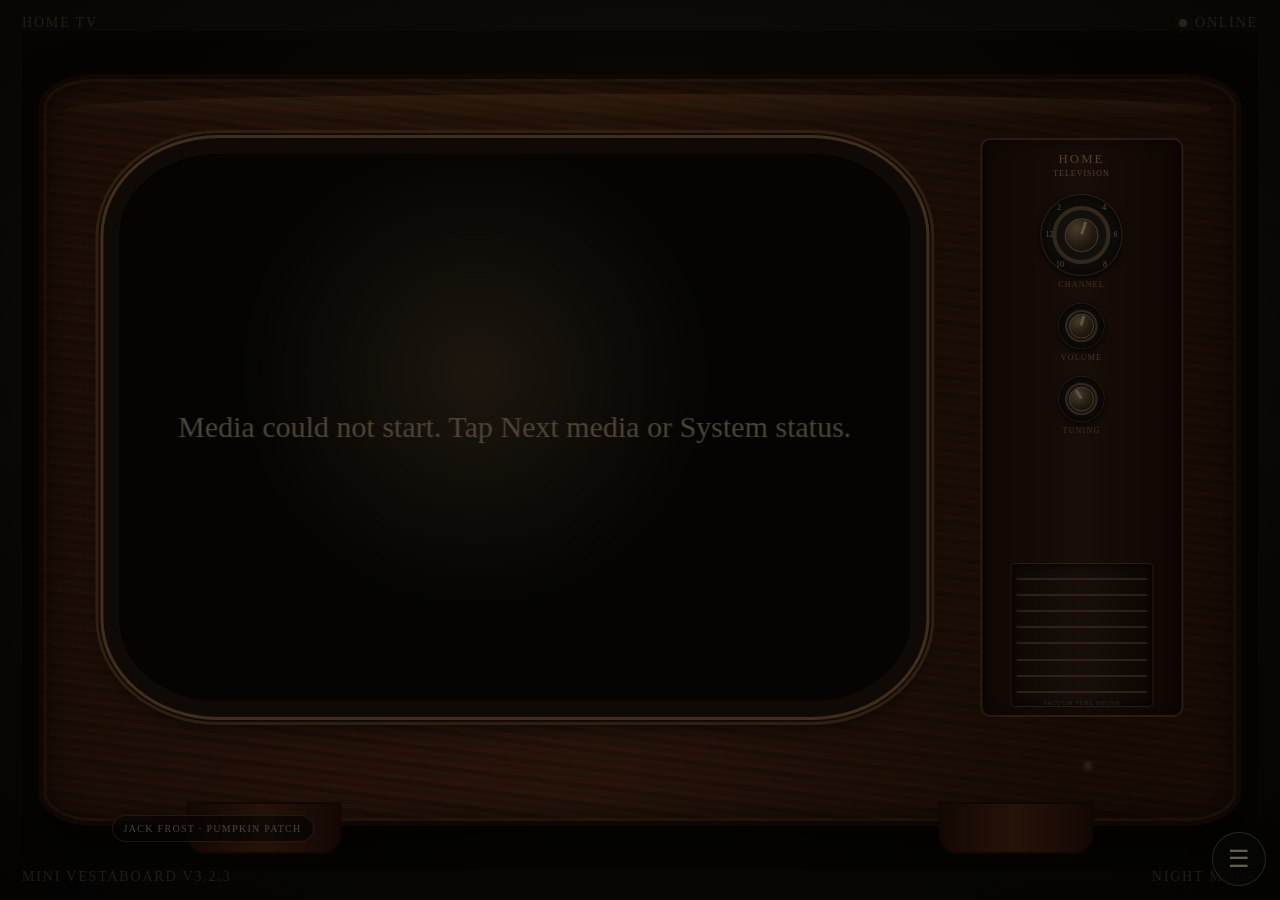
==== commit 2fb74c18: "Add files via upload" ====
--- a/index.html
+++ b/index.html
@@ -2,318 +2,673 @@
 <html lang="en">
 <head>
   <meta charset="utf-8">
-  <meta name="viewport" content="width=device-width,initial-scale=1,viewport-fit=cover,user-scalable=no">
+
+  <meta
+    name="viewport"
+    content="width=device-width,initial-scale=1,viewport-fit=cover,user-scalable=no"
+  >
+
   <meta name="theme-color" content="#17130d">
 
   <meta name="mobile-web-app-capable" content="yes">
   <meta name="apple-mobile-web-app-capable" content="yes">
-  <meta name="apple-mobile-web-app-status-bar-style" content="black-translucent">
-
-  <meta http-equiv="Cache-Control" content="no-cache, no-store, must-revalidate">
+  <meta
+    name="apple-mobile-web-app-status-bar-style"
+    content="black-translucent"
+  >
+
+  <meta
+    http-equiv="Cache-Control"
+    content="no-cache, no-store, must-revalidate"
+  >
+
   <meta http-equiv="Pragma" content="no-cache">
   <meta http-equiv="Expires" content="0">
 
   <title>Mini Vestaboard</title>
 
-  <link rel="stylesheet" href="styles.css?v=20260918-v32">
-  <script src="config.js?v=20260918-v32"></script>
+  <link
+    rel="stylesheet"
+    href="styles.css?v=20260918-v323"
+  >
+
+  <script
+    src="config.js?v=20260918-v323">
+  </script>
+
 </head>
 
 <body>
 
-  <main class="tv" id="tv">
-
-    <div class="weather-ambient" aria-hidden="true"></div>
-
-    <header class="topbar">
-      <div id="displayName">HOME TV</div>
-
-      <div class="status">
-        <span class="dot" id="syncDot"></span>
-        <span id="syncLabel">STARTING</span>
-      </div>
-    </header>
-
-    <section class="screen burn-shift" id="screen">
-
-      <!-- HOME -->
-      <div class="page active" data-page="home">
-
-        <div class="eyebrow" id="daypart">
-          Good morning
-        </div>
-
-        <div class="clock">
-          <span id="clock">--:--</span>
-          <span class="ampm" id="ampm"></span>
-        </div>
-
-        <div class="date" id="date"></div>
-
-        <div class="message" id="mainMessage"></div>
-
-        <div class="submessage" id="contextMessage"></div>
-
-      </div>
-
-
-      <!-- WEATHER -->
-      <div class="page" data-page="weather">
-
-        <div class="eyebrow" id="weatherLocation">
-          Weather
-        </div>
-
-        <div class="weather-temp" id="weatherTemp">
-          --°
-        </div>
-
-        <div class="weather-desc" id="weatherDesc">
-          Updating weather…
-        </div>
-
-        <div class="weather-grid">
-
-          <div class="card">
-            <span>Feels like</span>
-            <strong id="feelsLike">--°</strong>
-          </div>
-
-          <div class="card">
-            <span>Today</span>
-            <strong id="hiLow">-- / --</strong>
-          </div>
-
-          <div class="card">
-            <span>Rain</span>
-            <strong id="rainChance">--%</strong>
-          </div>
-
-        </div>
-
-      </div>
-
-
-      <!-- CALENDAR -->
-      <div class="page" data-page="calendar">
-
-        <div class="eyebrow">
-          Coming up
-        </div>
-
-        <div class="events" id="eventList"></div>
-
-      </div>
-
-
-      <!-- VINTAGE FILM -->
-      <div class="page video-page" data-page="video">
-
-        <div class="vintage-tv-shell" id="vintageTvShell">
-
-          <div class="crt-screen" id="crtScreen">
-
-            <video
-              id="videoA"
-              class="media-layer"
-              muted
-              playsinline
-              preload="auto">
-            </video>
-
-            <video
-              id="videoB"
-              class="media-layer"
-              muted
-              playsinline
-              preload="auto">
-            </video>
-
-            <img
-              id="imageLayer"
-              class="media-layer hidden-media"
-              alt="Vintage display media">
-
-            <!-- CRT EFFECTS -->
-            <div class="crt-bloom" aria-hidden="true"></div>
-            <div class="crt-scanlines" aria-hidden="true"></div>
-            <div class="crt-glass" aria-hidden="true"></div>
-            <div class="crt-flicker" aria-hidden="true"></div>
-
-            <div class="video-empty" id="videoEmpty">
-              Loading vintage media…
+<main class="tv" id="tv">
+
+  <div
+    class="weather-ambient"
+    aria-hidden="true">
+  </div>
+
+
+  <!-- ======================================================
+       TOP BAR
+       ====================================================== -->
+
+  <header class="topbar">
+
+    <div id="displayName">
+      HOME TV
+    </div>
+
+    <div class="status">
+
+      <span
+        class="dot"
+        id="syncDot">
+      </span>
+
+      <span id="syncLabel">
+        STARTING
+      </span>
+
+    </div>
+
+  </header>
+
+
+  <!-- ======================================================
+       MAIN SCREEN
+       ====================================================== -->
+
+  <section
+    class="screen burn-shift"
+    id="screen">
+
+
+    <!-- HOME -->
+
+    <div
+      class="page active"
+      data-page="home">
+
+      <div
+        class="eyebrow"
+        id="daypart">
+        Good morning
+      </div>
+
+      <div class="clock">
+
+        <span id="clock">
+          --:--
+        </span>
+
+        <span
+          class="ampm"
+          id="ampm">
+        </span>
+
+      </div>
+
+      <div
+        class="date"
+        id="date">
+      </div>
+
+      <div
+        class="message"
+        id="mainMessage">
+      </div>
+
+      <div
+        class="submessage"
+        id="contextMessage">
+      </div>
+
+    </div>
+
+
+    <!-- WEATHER -->
+
+    <div
+      class="page"
+      data-page="weather">
+
+      <div
+        class="eyebrow"
+        id="weatherLocation">
+        Weather
+      </div>
+
+      <div
+        class="weather-temp"
+        id="weatherTemp">
+        --°
+      </div>
+
+      <div
+        class="weather-desc"
+        id="weatherDesc">
+        Updating weather…
+      </div>
+
+      <div class="weather-grid">
+
+        <div class="card">
+
+          <span>
+            Feels like
+          </span>
+
+          <strong id="feelsLike">
+            --°
+          </strong>
+
+        </div>
+
+
+        <div class="card">
+
+          <span>
+            Today
+          </span>
+
+          <strong id="hiLow">
+            -- / --
+          </strong>
+
+        </div>
+
+
+        <div class="card">
+
+          <span>
+            Rain
+          </span>
+
+          <strong id="rainChance">
+            --%
+          </strong>
+
+        </div>
+
+      </div>
+
+    </div>
+
+
+    <!-- CALENDAR -->
+
+    <div
+      class="page"
+      data-page="calendar">
+
+      <div class="eyebrow">
+        Coming up
+      </div>
+
+      <div
+        class="events"
+        id="eventList">
+      </div>
+
+    </div>
+
+
+    <!-- ====================================================
+         VINTAGE TV
+         ==================================================== -->
+
+    <div
+      class="page video-page"
+      data-page="video">
+
+
+      <div
+        class="vintage-tv-shell"
+        id="vintageTvShell">
+
+
+        <!-- WOOD CABINET DETAILS -->
+
+        <div
+          class="tv-cabinet-top"
+          aria-hidden="true">
+        </div>
+
+
+        <!-- CRT -->
+
+        <div
+          class="crt-screen"
+          id="crtScreen">
+
+
+          <video
+            id="videoA"
+            class="media-layer"
+            muted
+            playsinline
+            preload="auto">
+          </video>
+
+
+          <video
+            id="videoB"
+            class="media-layer"
+            muted
+            playsinline
+            preload="auto">
+          </video>
+
+
+          <img
+            id="imageLayer"
+            class="media-layer hidden-media"
+            alt="Vintage display media"
+          >
+
+
+          <!-- CRT VIGNETTE -->
+
+          <div
+            class="crt-bloom"
+            aria-hidden="true">
+          </div>
+
+
+          <!-- SCANLINES -->
+
+          <div
+            class="crt-scanlines"
+            aria-hidden="true">
+          </div>
+
+
+          <!-- GLASS REFLECTION -->
+
+          <div
+            class="crt-glass"
+            aria-hidden="true">
+          </div>
+
+
+          <!-- SUBTLE FLICKER -->
+
+          <div
+            class="crt-flicker"
+            aria-hidden="true">
+          </div>
+
+
+          <div
+            class="video-empty"
+            id="videoEmpty">
+            Loading vintage media…
+          </div>
+
+        </div>
+
+
+        <!-- =================================================
+             BUILT-IN TV CONTROLS
+             ================================================= -->
+
+        <div
+          class="tv-control-column"
+          aria-hidden="true">
+
+
+          <div class="tv-brand">
+            HOME
+            <span>TELEVISION</span>
+          </div>
+
+
+          <!-- BIG CHANNEL DIAL -->
+
+          <div class="tv-dial tv-dial-large">
+
+            <div class="dial-mark mark-1">2</div>
+            <div class="dial-mark mark-2">4</div>
+            <div class="dial-mark mark-3">6</div>
+            <div class="dial-mark mark-4">8</div>
+            <div class="dial-mark mark-5">10</div>
+            <div class="dial-mark mark-6">12</div>
+
+            <div class="dial-center">
+              <div class="dial-pointer"></div>
             </div>
 
           </div>
 
-          <!-- TV CABINET -->
-          <img
-            id="tvFrameOverlay"
-            class="tv-frame-overlay"
-            alt="Vintage television frame">
-
-          <span
-            class="tv-power-led"
-            id="tvPowerLed"
-            aria-hidden="true">
-          </span>
-
-        </div>
-
-        <div class="video-label" id="videoLabel">
-          Vintage cartoons
-        </div>
-
-      </div>
-
-    </section>
-
-
-    <footer class="footer">
-      <div id="footerLeft">
-        Mini Vestaboard
-      </div>
-
-      <div id="footerRight">
+
+          <div class="dial-label">
+            CHANNEL
+          </div>
+
+
+          <!-- SMALL VOLUME DIAL -->
+
+          <div class="small-control">
+
+            <div class="tv-dial tv-dial-small">
+
+              <div class="dial-center small">
+
+                <div class="dial-pointer"></div>
+
+              </div>
+
+            </div>
+
+            <div class="dial-label">
+              VOLUME
+            </div>
+
+          </div>
+
+
+          <!-- SMALL TUNING DIAL -->
+
+          <div class="small-control">
+
+            <div class="tv-dial tv-dial-small">
+
+              <div class="dial-center small">
+
+                <div class="dial-pointer tuning"></div>
+
+              </div>
+
+            </div>
+
+            <div class="dial-label">
+              TUNING
+            </div>
+
+          </div>
+
+
+          <!-- SPEAKER -->
+
+          <div class="tv-speaker">
+
+            <span></span>
+            <span></span>
+            <span></span>
+            <span></span>
+            <span></span>
+            <span></span>
+            <span></span>
+            <span></span>
+
+          </div>
+
+
+          <div class="speaker-label">
+            VACUUM TUBE SOUND
+          </div>
+
+        </div>
+
+
+        <!-- POWER LIGHT -->
+
+        <span
+          class="tv-power-led"
+          id="tvPowerLed"
+          aria-hidden="true">
+        </span>
+
+
+        <!-- WOOD FEET -->
+
+        <div
+          class="tv-foot tv-foot-left"
+          aria-hidden="true">
+        </div>
+
+        <div
+          class="tv-foot tv-foot-right"
+          aria-hidden="true">
+        </div>
+
+
+        <!--
+          Retained for compatibility with app.js.
+
+          It no longer loads an external image.
+          Therefore the broken-image question mark
+          cannot appear.
+        -->
+
+        <img
+          id="tvFrameOverlay"
+          class="tv-frame-overlay"
+          alt=""
+          aria-hidden="true"
+        >
+
+      </div>
+
+
+      <div
+        class="video-label"
+        id="videoLabel">
+        Vintage cartoons
+      </div>
+
+    </div>
+
+  </section>
+
+
+  <!-- ======================================================
+       FOOTER
+       ====================================================== -->
+
+  <footer class="footer">
+
+    <div id="footerLeft">
+      Mini Vestaboard
+    </div>
+
+    <div id="footerRight">
+      AUTO
+    </div>
+
+  </footer>
+
+
+  <!-- ======================================================
+       CONTROL BUTTON
+       ====================================================== -->
+
+  <button
+    class="control-toggle"
+    id="controlToggle"
+    aria-label="Open display controls"
+    aria-expanded="false">
+    ☰
+  </button>
+
+
+  <!-- ======================================================
+       CONTROL PANEL
+       ====================================================== -->
+
+  <div
+    class="control-panel"
+    id="controlPanel"
+    role="dialog"
+    aria-label="Display controls">
+
+
+    <div class="control-title">
+
+      <span>
+        Display controls
+      </span>
+
+      <span id="controlStatus">
         AUTO
-      </div>
-    </footer>
-
-
-    <!-- MENU BUTTON -->
-    <button
-      class="control-toggle"
-      id="controlToggle"
-      aria-label="Open display controls"
-      aria-expanded="false">
-      ☰
-    </button>
-
-
-    <!-- CONTROL PANEL -->
-    <div
-      class="control-panel"
-      id="controlPanel"
-      role="dialog"
-      aria-label="Display controls">
-
-      <div class="control-title">
-        <span>Display controls</span>
-        <span id="controlStatus">AUTO</span>
-      </div>
-
-      <div class="control-grid">
-
-        <button class="control-btn" data-go="home">
-          Home
+      </span>
+
+    </div>
+
+
+    <div class="control-grid">
+
+      <button
+        class="control-btn"
+        data-go="home">
+        Home
+      </button>
+
+
+      <button
+        class="control-btn"
+        data-go="weather">
+        Weather
+      </button>
+
+
+      <button
+        class="control-btn"
+        data-go="calendar">
+        Calendar
+      </button>
+
+
+      <button
+        class="control-btn"
+        data-go="video">
+        Scene
+      </button>
+
+
+      <button
+        class="control-btn"
+        id="nextMediaButton">
+        Next media
+      </button>
+
+
+      <button
+        class="control-btn"
+        id="soundButton">
+        Enable sound
+      </button>
+
+
+      <button
+        class="control-btn"
+        id="audioModeButton">
+        Audio: Cinema
+      </button>
+
+
+      <button
+        class="control-btn"
+        id="frameButton">
+        TV Frame: On
+      </button>
+
+
+      <button
+        class="control-btn"
+        id="fullscreenButton">
+        Fullscreen
+      </button>
+
+
+      <button
+        class="control-btn"
+        id="healthButton">
+        System status
+      </button>
+
+
+      <button
+        class="control-btn wide"
+        id="nextScreenButton">
+        Next screen
+      </button>
+
+    </div>
+
+  </div>
+
+
+  <!-- ======================================================
+       SYSTEM STATUS
+       ====================================================== -->
+
+  <div
+    class="health"
+    id="healthPanel"
+    role="dialog"
+    aria-modal="true"
+    aria-label="System status">
+
+
+    <div class="health-card">
+
+
+      <div class="health-head">
+
+        <div class="health-title">
+          Mini Vestaboard status
+        </div>
+
+        <button
+          class="health-close"
+          id="healthClose"
+          aria-label="Close">
+          ×
         </button>
 
-        <button class="control-btn" data-go="weather">
-          Weather
+      </div>
+
+
+      <dl
+        class="health-grid"
+        id="healthGrid">
+      </dl>
+
+
+      <div class="health-actions">
+
+        <button
+          class="control-btn"
+          id="retryMediaButton">
+          Retry media
         </button>
 
-        <button class="control-btn" data-go="calendar">
-          Calendar
+
+        <button
+          class="control-btn"
+          id="reloadButton">
+          Reload app
         </button>
 
-        <button class="control-btn" data-go="video">
-          Scene
-        </button>
-
-        <button class="control-btn" id="nextMediaButton">
-          Next media
-        </button>
-
-        <button class="control-btn" id="soundButton">
-          Enable sound
-        </button>
-
-        <button class="control-btn" id="audioModeButton">
-          Audio: Cinema
-        </button>
-
-        <button class="control-btn" id="frameButton">
-          TV Frame: On
-        </button>
-
-        <button class="control-btn" id="fullscreenButton">
-          Fullscreen
-        </button>
-
-        <button class="control-btn" id="healthButton">
-          System status
-        </button>
-
-        <button class="control-btn wide" id="nextScreenButton">
-          Next screen
-        </button>
-
-      </div>
-
-    </div>
-
-
-    <!-- SYSTEM STATUS -->
-    <div
-      class="health"
-      id="healthPanel"
-      role="dialog"
-      aria-modal="true"
-      aria-label="System status">
-
-      <div class="health-card">
-
-        <div class="health-head">
-
-          <div class="health-title">
-            Mini Vestaboard status
-          </div>
-
-          <button
-            class="health-close"
-            id="healthClose"
-            aria-label="Close">
-            ×
-          </button>
-
-        </div>
-
-        <dl
-          class="health-grid"
-          id="healthGrid">
-        </dl>
-
-        <div class="health-actions">
-
-          <button
-            class="control-btn"
-            id="retryMediaButton">
-            Retry media
-          </button>
-
-          <button
-            class="control-btn"
-            id="reloadButton">
-            Reload app
-          </button>
-
-        </div>
-
-      </div>
-
-    </div>
-
-
-    <!-- PIANO AUDIO -->
-    <audio
-      id="jazzPlayer"
-      preload="metadata">
-    </audio>
-
-  </main>
-
-
-  <script src="app.js?v=20260918-v32"></script>
+      </div>
+
+    </div>
+
+  </div>
+
+
+  <audio
+    id="jazzPlayer"
+    preload="metadata">
+  </audio>
+
+</main>
+
+
+<script
+  src="app.js?v=20260918-v323">
+</script>
 
 </body>
 </html>
--- a/styles.css
+++ b/styles.css
@@ -1,120 +1,175 @@
 :root{
+
   --cream:#f1dfb7;
+
   --dim:#b8a681;
+
   --dark:#17130d;
+
   --panel:#211b12;
+
   --glow:rgba(241,223,183,.22);
+
   --brightness:1;
+
   --app-height:100vh;
-}
+
+  --crt-glow:.15;
+
+  --crt-scanline-opacity:.12;
+
+  --crt-glass-opacity:.20;
+
+  --crt-flicker-opacity:.035;
+
+}
+
 
 *{
   box-sizing:border-box;
 }
 
+
 html,
 body{
+
   width:100%;
+
   height:100%;
+
   margin:0;
-  background:#0c0a07;
+
+  overflow:hidden;
+
+  background:#090704;
+
   color:var(--cream);
+
+  overscroll-behavior:none;
+
+}
+
+
+body{
+
+  display:grid;
+
+  place-items:center;
+
+  font-family:
+    Georgia,
+    "Times New Roman",
+    serif;
+
+  filter:
+    brightness(
+      var(--brightness)
+    );
+
+  transition:
+    filter .4s ease;
+
+}
+
+
+button{
+
+  -webkit-tap-highlight-color:
+    transparent;
+
+  touch-action:
+    manipulation;
+
+}
+
+
+/* =========================================================
+   MAIN APP
+   ========================================================= */
+
+.tv{
+
+  position:relative;
+
+  width:100vw;
+
+  height:
+    var(--app-height);
+
   overflow:hidden;
-  overscroll-behavior:none;
-}
-
-body{
-  font-family:Georgia,"Times New Roman",serif;
-  display:grid;
-  place-items:center;
-  filter:brightness(var(--brightness));
-  transition:filter .4s ease;
-}
-
-button{
-  -webkit-tap-highlight-color:transparent;
-  touch-action:manipulation;
-}
-
-
-/* =========================================================
-   MAIN DISPLAY
-   ========================================================= */
-
-.tv{
-  position:relative;
-  width:100vw;
-  height:var(--app-height);
-  overflow:hidden;
+
+  padding:
+    max(
+      18px,
+      3vw
+    );
+
+  padding-left:
+    max(
+      18px,
+      env(safe-area-inset-left)
+    );
+
+  padding-right:
+    max(
+      18px,
+      env(safe-area-inset-right)
+    );
+
+  padding-top:
+    max(
+      18px,
+      env(safe-area-inset-top)
+    );
+
+  padding-bottom:
+    max(
+      18px,
+      env(safe-area-inset-bottom)
+    );
+
+  display:flex;
+
+  flex-direction:column;
+
+  justify-content:
+    space-between;
 
   background:
+
     radial-gradient(
       ellipse at center,
-      rgba(76,61,35,.18),
+      rgba(83,62,34,.19),
       transparent 58%
     ),
+
     linear-gradient(
       180deg,
-      #1d180f 0%,
-      #11100b 100%
-    );
-
-  padding:max(18px,3vw);
-
-  padding-left:max(
-    18px,
-    env(safe-area-inset-left)
-  );
-
-  padding-right:max(
-    18px,
-    env(safe-area-inset-right)
-  );
-
-  padding-top:max(
-    18px,
-    env(safe-area-inset-top)
-  );
-
-  padding-bottom:max(
-    18px,
-    env(safe-area-inset-bottom)
-  );
-
-  display:flex;
-  flex-direction:column;
-  justify-content:space-between;
-}
-
-.tv:before{
+      #1d180f,
+      #100d09
+    );
+
+}
+
+
+.tv::after{
+
   content:"";
+
   position:absolute;
-  inset:0;
+
+  inset:-20%;
+
   pointer-events:none;
-  opacity:.18;
 
   background:
-    repeating-linear-gradient(
-      0deg,
-      rgba(255,255,255,.055) 0 1px,
-      transparent 1px 4px
-    );
-
-  mix-blend-mode:screen;
-}
-
-.tv:after{
-  content:"";
-  position:absolute;
-  inset:-20%;
-  pointer-events:none;
-
-  background:
+
     radial-gradient(
       ellipse at center,
       transparent 45%,
-      rgba(0,0,0,.55) 78%
-    );
+      rgba(0,0,0,.58) 79%
+    );
+
 }
 
 
@@ -123,40 +178,75 @@
    ========================================================= */
 
 .weather-ambient{
+
   position:absolute;
+
   z-index:1;
+
   inset:0;
+
   pointer-events:none;
+
   opacity:0;
-  transition:opacity 1s ease;
-}
-
-body.weather-rain .weather-ambient{
+
+  transition:
+    opacity 1s ease;
+
+}
+
+
+body.weather-rain
+.weather-ambient{
+
   opacity:.13;
 
   background:
+
     repeating-linear-gradient(
+
       105deg,
+
       transparent 0 15px,
-      rgba(190,210,225,.65) 16px 17px,
+
+      rgba(
+        190,
+        210,
+        225,
+        .65
+      )
+      16px 17px,
+
       transparent 18px 28px
-    );
-
-  animation:rainMove 1.2s linear infinite;
-}
-
-body.weather-snow .weather-ambient{
+
+    );
+
+  animation:
+    rainMove
+    1.2s
+    linear
+    infinite;
+
+}
+
+
+body.weather-snow
+.weather-ambient{
+
   opacity:.18;
 
   background-image:
+
     radial-gradient(
       circle,
-      rgba(255,255,255,.9) 0 1.5px,
+      rgba(255,255,255,.9)
+      0 1.5px,
       transparent 2px
     ),
+
     radial-gradient(
       circle,
-      rgba(255,255,255,.7) 0 1px,
+      rgba(255,255,255,.7)
+      0 1px,
       transparent 1.5px
     );
 
@@ -164,44 +254,101 @@
     48px 48px,
     31px 31px;
 
-  animation:snowMove 9s linear infinite;
-}
-
-body.weather-fog .weather-ambient{
-  opacity:.2;
+  animation:
+    snowMove
+    9s
+    linear
+    infinite;
+
+}
+
+
+body.weather-fog
+.weather-ambient{
+
+  opacity:.20;
 
   background:
+
     linear-gradient(
+
       180deg,
+
       transparent 15%,
-      rgba(220,218,205,.18) 45%,
-      rgba(220,218,205,.08) 75%,
+
+      rgba(
+        220,
+        218,
+        205,
+        .18
+      )
+      45%,
+
+      rgba(
+        220,
+        218,
+        205,
+        .08
+      )
+      75%,
+
       transparent
-    );
-}
-
-body.weather-clear .weather-ambient{
-  opacity:.1;
+
+    );
+
+}
+
+
+body.weather-clear
+.weather-ambient{
+
+  opacity:.10;
 
   background:
+
     radial-gradient(
+
       circle at 82% 15%,
-      rgba(255,205,107,.7),
+
+      rgba(
+        255,
+        205,
+        107,
+        .7
+      ),
+
       transparent 26%
-    );
-}
+
+    );
+
+}
+
 
 @keyframes rainMove{
+
   from{
-    transform:translate3d(0,-20px,0);
+    transform:
+      translate3d(
+        0,
+        -20px,
+        0
+      );
   }
 
   to{
-    transform:translate3d(-14px,26px,0);
+    transform:
+      translate3d(
+        -14px,
+        26px,
+        0
+      );
   }
-}
+
+}
+
 
 @keyframes snowMove{
+
   from{
     background-position:
       0 -30px,
@@ -213,21 +360,27 @@
       25px 110px,
       -20px 90px;
   }
-}
-
-
-/* =========================================================
-   TOP / BOTTOM BARS
+
+}
+
+
+/* =========================================================
+   TOP / FOOTER
    ========================================================= */
 
 .topbar,
 .footer{
+
   position:relative;
+
   z-index:4;
 
   display:flex;
+
   align-items:center;
-  justify-content:space-between;
+
+  justify-content:
+    space-between;
 
   gap:16px;
 
@@ -237,34 +390,53 @@
 
   text-transform:uppercase;
 
-  font-size:clamp(
-    11px,
-    1.7vw,
-    16px
-  );
-}
+  font-size:
+    clamp(
+      11px,
+      1.7vw,
+      16px
+    );
+
+}
+
 
 .status{
+
   display:flex;
+
   align-items:center;
+
   gap:8px;
-}
+
+}
+
 
 .dot{
+
   width:8px;
+
   height:8px;
 
   border-radius:50%;
 
   background:#6c624e;
-}
+
+}
+
 
 .dot.online{
+
   background:#d7c391;
 
   box-shadow:
     0 0 12px
-    rgba(215,195,145,.65);
+    rgba(
+      215,
+      195,
+      145,
+      .65
+    );
+
 }
 
 
@@ -273,46 +445,71 @@
    ========================================================= */
 
 .screen{
+
   position:relative;
+
   z-index:3;
 
   flex:1;
 
   display:grid;
+
   place-items:center;
 
   min-height:0;
-}
+
+}
+
 
 .page{
-  width:min(100%,1100px);
+
+  width:
+    min(
+      100%,
+      1100px
+    );
+
   display:none;
+
   text-align:center;
-  animation:fade .55s ease;
-}
+
+  animation:
+    fade
+    .55s ease;
+
+}
+
 
 .page.active{
   display:block;
 }
 
+
 @keyframes fade{
+
   from{
     opacity:0;
-    transform:translateY(5px);
   }
 
   to{
     opacity:1;
-    transform:none;
   }
-}
+
+}
+
+
+/* =========================================================
+   HOME
+   ========================================================= */
 
 .eyebrow{
-  font-size:clamp(
-    12px,
-    2vw,
-    19px
-  );
+
+  font-size:
+    clamp(
+      12px,
+      2vw,
+      19px
+    );
 
   letter-spacing:.28em;
 
@@ -321,80 +518,99 @@
   color:var(--dim);
 
   margin-bottom:18px;
-}
+
+}
+
 
 .clock{
-  font-size:clamp(
-    62px,
-    17vw,
-    190px
-  );
+
+  font-size:
+    clamp(
+      62px,
+      17vw,
+      190px
+    );
 
   line-height:.88;
 
   letter-spacing:-.055em;
+
+  font-variant-numeric:
+    tabular-nums;
 
   text-shadow:
     0 0 24px
     var(--glow);
 
-  font-variant-numeric:
-    tabular-nums;
-}
+}
+
 
 .ampm{
+
   font-size:.22em;
+
   letter-spacing:.08em;
+
   margin-left:.12em;
+
   color:var(--dim);
-}
+
+}
+
 
 .date{
-  font-size:clamp(
-    18px,
-    3vw,
-    32px
-  );
+
+  font-size:
+    clamp(
+      18px,
+      3vw,
+      32px
+    );
 
   margin-top:18px;
 
   color:var(--dim);
-}
+
+}
+
 
 .message{
-  font-size:clamp(
-    25px,
-    5.6vw,
-    64px
-  );
+
+  max-width:950px;
+
+  margin:
+    34px auto 0;
+
+  font-size:
+    clamp(
+      25px,
+      5.6vw,
+      64px
+    );
 
   line-height:1.08;
 
-  max-width:950px;
-
-  margin:34px auto 0;
-
-  text-wrap:balance;
-
-  text-shadow:
-    0 0 18px
-    rgba(241,223,183,.11);
-}
+}
+
 
 .submessage{
-  font-size:clamp(
-    14px,
-    2.2vw,
-    22px
-  );
+
+  max-width:850px;
+
+  margin:
+    18px auto 0;
 
   color:var(--dim);
 
-  margin:18px auto 0;
-
-  max-width:850px;
+  font-size:
+    clamp(
+      14px,
+      2.2vw,
+      22px
+    );
 
   line-height:1.45;
+
 }
 
 
@@ -403,27 +619,37 @@
    ========================================================= */
 
 .weather-temp{
-  font-size:clamp(
-    76px,
-    18vw,
-    190px
-  );
+
+  font-size:
+    clamp(
+      76px,
+      18vw,
+      190px
+    );
 
   line-height:.9;
-}
+
+}
+
 
 .weather-desc{
-  font-size:clamp(
-    24px,
-    5vw,
-    56px
-  );
+
+  font-size:
+    clamp(
+      24px,
+      5vw,
+      56px
+    );
 
   margin-top:20px;
-}
+
+}
+
 
 .weather-grid{
-  margin:35px auto 0;
+
+  margin:
+    35px auto 0;
 
   display:grid;
 
@@ -436,48 +662,70 @@
   gap:12px;
 
   max-width:800px;
-}
+
+}
+
 
 .card{
+
   border:
     1px solid
-    rgba(241,223,183,.2);
+    rgba(
+      241,
+      223,
+      183,
+      .20
+    );
 
   background:
-    rgba(255,255,255,.025);
+    rgba(
+      255,
+      255,
+      255,
+      .025
+    );
 
   padding:
     18px 12px;
 
   border-radius:12px;
-}
+
+}
+
 
 .card span{
+
   display:block;
 
   color:var(--dim);
 
-  font-size:clamp(
-    10px,
-    1.6vw,
-    14px
-  );
+  font-size:
+    clamp(
+      10px,
+      1.6vw,
+      14px
+    );
 
   letter-spacing:.15em;
 
   text-transform:uppercase;
 
   margin-bottom:6px;
-}
+
+}
+
 
 .card strong{
-  font-size:clamp(
-    18px,
-    3vw,
-    28px
-  );
+
+  font-size:
+    clamp(
+      18px,
+      3vw,
+      28px
+    );
 
   font-weight:normal;
+
 }
 
 
@@ -486,17 +734,22 @@
    ========================================================= */
 
 .events{
-  width:min(
-    900px,
-    92vw
-  );
+
+  width:
+    min(
+      900px,
+      92vw
+    );
 
   display:grid;
 
   gap:12px;
-}
+
+}
+
 
 .event{
+
   display:grid;
 
   grid-template-columns:
@@ -514,7 +767,12 @@
 
   border:
     1px solid
-    rgba(241,223,183,.16);
+    rgba(
+      241,
+      223,
+      183,
+      .16
+    );
 
   border-radius:14px;
 
@@ -522,203 +780,379 @@
     16px 20px;
 
   background:
-    rgba(255,255,255,.025);
-}
+    rgba(
+      255,
+      255,
+      255,
+      .025
+    );
+
+}
+
 
 .event-time{
+
   color:var(--dim);
 
-  font-size:clamp(
-    14px,
-    2vw,
-    22px
-  );
-
-  line-height:1.25;
-}
+  font-size:
+    clamp(
+      14px,
+      2vw,
+      22px
+    );
+
+}
+
 
 .event-title{
-  font-size:clamp(
-    22px,
-    3.6vw,
-    42px
-  );
-
-  line-height:1.06;
-}
+
+  font-size:
+    clamp(
+      22px,
+      3.6vw,
+      42px
+    );
+
+}
+
 
 .event-empty{
-  font-size:clamp(
-    26px,
-    5vw,
-    52px
-  );
 
   color:var(--dim);
-}
-
-
-/* =========================================================
-   VINTAGE TV / FILM SCREEN
+
+  font-size:
+    clamp(
+      26px,
+      5vw,
+      52px
+    );
+
+}
+
+
+/* =========================================================
+   VIDEO PAGE
    ========================================================= */
 
 .video-page{
+
   position:absolute;
+
   inset:0;
 
   width:100%;
+
   max-width:none;
+
   height:100%;
 
   overflow:hidden;
 
   background:
+
     radial-gradient(
+
       circle at 50% 42%,
-      #17130d 0,
-      #090806 62%,
-      #050403 100%
-    );
-}
+
+      #231a10,
+
+      #0c0906 70%
+
+    );
+
+}
+
 
 .video-page.active{
   display:block;
 }
 
 
+/* =========================================================
+   BUILT-IN VINTAGE TV CABINET
+   ========================================================= */
+
 .vintage-tv-shell{
 
   position:absolute;
 
   left:50%;
+
   top:50%;
 
-  width:min(
-    100%,
-    calc(100vh * 1.5988)
-  );
-
-  aspect-ratio:793/496;
+  width:
+    min(
+      94vw,
+      calc(
+        88vh * 1.60
+      )
+    );
+
+  aspect-ratio:
+    16 / 10;
 
   transform:
-    translate(-50%,-50%);
-
-  filter:
-    drop-shadow(
-      0 18px 32px
-      rgba(0,0,0,.58)
-    );
-
-  overflow:visible;
-}
-
-
-/*
-  The TV frame image uses a transparent CRT opening.
-
-  Approximate opening:
-
-  left  = 11.28%
-  top   = 10.58%
-  width = 64.94%
-  height= 71.67%
-
-  This positions the movie inside the wooden cabinet.
-*/
+    translate(
+      -50%,
+      -50%
+    );
+
+  border-radius:
+    4.5%;
+
+  background:
+
+    linear-gradient(
+
+      90deg,
+
+      rgba(
+        40,
+        18,
+        7,
+        .40
+      ),
+
+      transparent 20%,
+
+      rgba(
+        255,
+        190,
+        90,
+        .05
+      )
+      45%,
+
+      rgba(
+        26,
+        10,
+        3,
+        .45
+      )
+      85%
+
+    ),
+
+    repeating-linear-gradient(
+
+      7deg,
+
+      #4a2411
+      0 4px,
+
+      #512a15
+      5px 8px,
+
+      #42200f
+      9px 13px,
+
+      #572c15
+      14px 18px
+
+    );
+
+  border:
+    5px solid
+    #261106;
+
+  box-shadow:
+
+    inset
+    0 0 0 3px
+    rgba(
+      215,
+      154,
+      70,
+      .14
+    ),
+
+    inset
+    0 0 30px
+    rgba(
+      0,
+      0,
+      0,
+      .7
+    ),
+
+    0 28px 50px
+    rgba(
+      0,
+      0,
+      0,
+      .62
+    );
+
+}
+
+
+/* top wood trim */
+
+.tv-cabinet-top{
+
+  position:absolute;
+
+  left:2%;
+
+  right:2%;
+
+  top:2%;
+
+  height:4%;
+
+  border-radius:
+    50%;
+
+  background:
+
+    linear-gradient(
+
+      180deg,
+
+      rgba(
+        238,
+        175,
+        90,
+        .20
+      ),
+
+      rgba(
+        34,
+        12,
+        4,
+        .20
+      )
+
+    );
+
+}
+
+
+/* =========================================================
+   CRT SCREEN
+   ========================================================= */
 
 .crt-screen{
 
   position:absolute;
 
-  left:11.28%;
-  top:10.58%;
-
-  width:64.94%;
-  height:71.67%;
+  left:5%;
+
+  top:8%;
+
+  width:69%;
+
+  height:78%;
 
   overflow:hidden;
 
   border-radius:
-    13% / 15%;
+    14% / 17%;
 
   background:#020201;
 
-  z-index:1;
-
-  transform:
-    translateZ(0);
+  border:
+    clamp(
+      7px,
+      1.4vw,
+      16px
+    )
+    solid
+    #24170d;
+
+  outline:
+    3px solid
+    #96713f;
 
   box-shadow:
 
     inset
-    0 0 32px
-    rgba(0,0,0,.7),
+    0 0 38px
+    rgba(
+      0,
+      0,
+      0,
+      .86
+    ),
 
     inset
-    0 0 10px
+    0 0 12px
     rgba(
       255,
       220,
       156,
-      var(--crt-glow,.13)
+      var(--crt-glow)
     ),
 
-    0 0 26px
-    rgba(
-      224,
-      188,
-      118,
-      .08
-    );
-}
-
-
-/* MOVIE */
+    0 0 0 5px
+    #30180b,
+
+    0 0 0 8px
+    #6e4926,
+
+    0 10px 18px
+    rgba(
+      0,
+      0,
+      0,
+      .65
+    );
+
+}
+
+
+/* =========================================================
+   MOVIE
+   ========================================================= */
 
 .media-layer{
 
   position:absolute;
 
-  inset:-1.5%;
-
-  width:103%;
-  height:103%;
+  inset:-2%;
+
+  width:104%;
+
+  height:104%;
 
   object-fit:cover;
 
-  background:#030302;
+  background:#000;
 
   opacity:0;
 
   transition:
     opacity
-    var(
-      --media-transition,
-      650ms
-    )
-    ease;
+    650ms ease;
 
   filter:
-    sepia(.10)
+
+    sepia(.08)
+
     saturate(.92)
+
     contrast(1.05)
+
     brightness(.94);
 
   transform:
     scale(1.015);
-}
+
+}
+
 
 .media-layer.visible{
   opacity:1;
 }
 
+
 .media-layer.hidden-media{
   display:none;
 }
 
 
 /* =========================================================
-   CRT BLOOM / VIGNETTE
+   CRT VIGNETTE
    ========================================================= */
 
 .crt-bloom{
@@ -734,22 +1168,36 @@
   border-radius:inherit;
 
   background:
+
     radial-gradient(
+
       ellipse at center,
+
       transparent 52%,
-      rgba(0,0,0,.16) 73%,
-      rgba(0,0,0,.72) 100%
-    );
-
-  box-shadow:
-    inset
-    0 0 34px
-    rgba(238,210,155,.06);
-}
-
-
-/* =========================================================
-   CRT SCANLINES
+
+      rgba(
+        0,
+        0,
+        0,
+        .13
+      )
+      74%,
+
+      rgba(
+        0,
+        0,
+        0,
+        .72
+      )
+      100%
+
+    );
+
+}
+
+
+/* =========================================================
+   SCANLINES
    ========================================================= */
 
 .crt-scanlines{
@@ -766,30 +1214,31 @@
 
   opacity:
     var(
-      --crt-scanline-opacity,
-      .16
+      --crt-scanline-opacity
     );
 
   background:
+
     repeating-linear-gradient(
 
       to bottom,
 
-      rgba(0,0,0,0)
-      0,
-
-      rgba(0,0,0,0)
-      2px,
-
-      rgba(20,12,6,.44)
-      3px,
-
-      rgba(20,12,6,.44)
-      4px
-
-    );
-
-  mix-blend-mode:multiply;
+      transparent
+      0 2px,
+
+      rgba(
+        18,
+        10,
+        4,
+        .48
+      )
+      3px 4px
+
+    );
+
+  mix-blend-mode:
+    multiply;
+
 }
 
 
@@ -811,35 +1260,55 @@
 
   opacity:
     var(
-      --crt-glass-opacity,
-      .24
+      --crt-glass-opacity
     );
 
   background:
 
     linear-gradient(
+
       118deg,
-      rgba(255,255,255,.16)
+
+      rgba(
+        255,
+        255,
+        255,
+        .18
+      )
       0%,
 
-      rgba(255,255,255,.045)
+      rgba(
+        255,
+        255,
+        255,
+        .05
+      )
       18%,
 
       transparent
-      37%
+      39%
+
     ),
 
     radial-gradient(
+
       ellipse
-      at 44% 17%,
-
-      rgba(255,235,198,.11),
-
-      transparent
-      36%
-    );
-
-  mix-blend-mode:screen;
+      at 42% 15%,
+
+      rgba(
+        255,
+        235,
+        198,
+        .13
+      ),
+
+      transparent 37%
+
+    );
+
+  mix-blend-mode:
+    screen;
+
 }
 
 
@@ -870,10 +1339,45 @@
   opacity:0;
 
   animation:
+
     crtFlicker
-    7.4s
-    steps(1,end)
+    8s
+    steps(
+      1,
+      end
+    )
     infinite;
+
+}
+
+
+@keyframes crtFlicker{
+
+  0%,
+  93%,
+  95%,
+  100%{
+    opacity:0;
+  }
+
+  93.4%{
+    opacity:
+      var(
+        --crt-flicker-opacity
+      );
+  }
+
+  94%{
+    opacity:.012;
+  }
+
+  94.4%{
+    opacity:
+      var(
+        --crt-flicker-opacity
+      );
+  }
+
 }
 
 
@@ -895,73 +1399,607 @@
 }
 
 
-@keyframes crtFlicker{
-
-  0%,
-  92%,
-  94%,
-  100%{
-    opacity:0;
-  }
-
-  92.5%{
-    opacity:
-      var(
-        --crt-flicker-opacity,
-        .055
-      );
-  }
-
-  93%{
-    opacity:.015;
-  }
-
-  93.5%{
-    opacity:
-      var(
-        --crt-flicker-opacity,
-        .055
-      );
-  }
-}
-
-
-/* =========================================================
-   TV CABINET IMAGE
+/* =========================================================
+   RIGHT CONTROL PANEL
+   ========================================================= */
+
+.tv-control-column{
+
+  position:absolute;
+
+  right:4.5%;
+
+  top:8%;
+
+  width:17%;
+
+  height:78%;
+
+  border-radius:
+    10px;
+
+  background:
+
+    linear-gradient(
+
+      90deg,
+
+      rgba(
+        0,
+        0,
+        0,
+        .22
+      ),
+
+      rgba(
+        255,
+        255,
+        255,
+        .035
+      ),
+
+      rgba(
+        0,
+        0,
+        0,
+        .30
+      )
+
+    ),
+
+    #32170a;
+
+  border:
+    2px solid
+    rgba(
+      177,
+      121,
+      59,
+      .45
+    );
+
+  box-shadow:
+
+    inset
+    0 0 16px
+    rgba(
+      0,
+      0,
+      0,
+      .65
+    );
+
+  display:flex;
+
+  flex-direction:column;
+
+  align-items:center;
+
+}
+
+
+.tv-brand{
+
+  margin-top:6%;
+
+  color:#c79a59;
+
+  font-size:
+    clamp(
+      7px,
+      1vw,
+      13px
+    );
+
+  letter-spacing:.16em;
+
+  text-align:center;
+
+}
+
+
+.tv-brand span{
+
+  display:block;
+
+  margin-top:2px;
+
+  font-size:.62em;
+
+  letter-spacing:.13em;
+
+}
+
+
+/* =========================================================
+   TV DIALS
+   ========================================================= */
+
+.tv-dial{
+
+  position:relative;
+
+  border-radius:50%;
+
+  background:
+
+    radial-gradient(
+
+      circle,
+
+      #2b251d 0 42%,
+
+      #766045 44% 49%,
+
+      #211b15 51% 68%,
+
+      #a17c4d 70% 73%,
+
+      #22170e 75%
+
+    );
+
+  box-shadow:
+
+    inset
+    0 0 10px
+    rgba(
+      0,
+      0,
+      0,
+      .8
+    ),
+
+    0 3px 7px
+    rgba(
+      0,
+      0,
+      0,
+      .75
+    );
+
+}
+
+
+.tv-dial-large{
+
+  width:
+    min(
+      9vw,
+      82px
+    );
+
+  height:
+    min(
+      9vw,
+      82px
+    );
+
+  margin-top:8%;
+
+}
+
+
+.tv-dial-small{
+
+  width:
+    min(
+      5.2vw,
+      46px
+    );
+
+  height:
+    min(
+      5.2vw,
+      46px
+    );
+
+}
+
+
+.dial-center{
+
+  position:absolute;
+
+  left:50%;
+
+  top:50%;
+
+  width:41%;
+
+  height:41%;
+
+  transform:
+    translate(
+      -50%,
+      -50%
+    );
+
+  border-radius:50%;
+
+  background:
+
+    radial-gradient(
+
+      circle at 35% 30%,
+
+      #aa8a61,
+
+      #53402d 55%,
+
+      #241a12
+
+    );
+
+  border:
+    1px solid
+    #b49163;
+
+}
+
+
+.dial-center.small{
+
+  width:54%;
+
+  height:54%;
+
+}
+
+
+.dial-pointer{
+
+  position:absolute;
+
+  width:3px;
+
+  height:42%;
+
+  background:#e3c995;
+
+  left:50%;
+
+  top:5%;
+
+  transform:
+    translateX(-50%)
+    rotate(18deg);
+
+  transform-origin:
+    50% 100%;
+
+}
+
+
+.dial-pointer.tuning{
+
+  transform:
+    translateX(-50%)
+    rotate(-32deg);
+
+}
+
+
+.dial-mark{
+
+  position:absolute;
+
+  color:#cdb182;
+
+  font-size:
+    clamp(
+      6px,
+      .62vw,
+      9px
+    );
+
+}
+
+
+.mark-1{
+  left:20%;
+  top:11%;
+}
+
+.mark-2{
+  right:20%;
+  top:11%;
+}
+
+.mark-3{
+  right:6%;
+  top:44%;
+}
+
+.mark-4{
+  right:19%;
+  bottom:9%;
+}
+
+.mark-5{
+  left:19%;
+  bottom:9%;
+}
+
+.mark-6{
+  left:6%;
+  top:44%;
+}
+
+
+.dial-label{
+
+  margin-top:4px;
+
+  color:#9f8055;
+
+  font-size:
+    clamp(
+      5px,
+      .65vw,
+      8px
+    );
+
+  letter-spacing:.15em;
+
+}
+
+
+.small-control{
+
+  display:flex;
+
+  flex-direction:column;
+
+  align-items:center;
+
+  margin-top:7%;
+
+}
+
+
+/* =========================================================
+   SPEAKER
+   ========================================================= */
+
+.tv-speaker{
+
+  width:72%;
+
+  height:25%;
+
+  margin-top:auto;
+
+  margin-bottom:4%;
+
+  padding:
+    6px 5px;
+
+  border-radius:5px;
+
+  border:
+    1px solid
+    rgba(
+      181,
+      132,
+      73,
+      .40
+    );
+
+  background:
+
+    linear-gradient(
+
+      90deg,
+
+      #20140d,
+
+      #372217,
+
+      #1c110b
+
+    );
+
+  display:flex;
+
+  flex-direction:column;
+
+  justify-content:
+    space-around;
+
+  box-shadow:
+
+    inset
+    0 0 10px
+    rgba(
+      0,
+      0,
+      0,
+      .85
+    );
+
+}
+
+
+.tv-speaker span{
+
+  display:block;
+
+  height:2px;
+
+  border-radius:5px;
+
+  background:
+    #9f774a;
+
+  opacity:.56;
+
+}
+
+
+.speaker-label{
+
+  position:absolute;
+
+  bottom:1.5%;
+
+  color:#87643e;
+
+  font-size:
+    clamp(
+      4px,
+      .48vw,
+      7px
+    );
+
+  letter-spacing:.10em;
+
+}
+
+
+/* =========================================================
+   POWER LIGHT
+   ========================================================= */
+
+.tv-power-led{
+
+  position:absolute;
+
+  right:12.2%;
+
+  bottom:7%;
+
+  z-index:10;
+
+  width:
+    clamp(
+      4px,
+      .6vw,
+      7px
+    );
+
+  height:
+    clamp(
+      4px,
+      .6vw,
+      7px
+    );
+
+  border-radius:50%;
+
+  background:#d59a42;
+
+  box-shadow:
+
+    0 0 5px
+    rgba(
+      255,
+      199,
+      99,
+      .9
+    ),
+
+    0 0 11px
+    rgba(
+      255,
+      155,
+      45,
+      .40
+    );
+
+}
+
+
+/* =========================================================
+   TV FEET
+   ========================================================= */
+
+.tv-foot{
+
+  position:absolute;
+
+  bottom:-4.5%;
+
+  width:13%;
+
+  height:7%;
+
+  border-radius:
+    0 0 20px 20px;
+
+  background:
+
+    linear-gradient(
+
+      90deg,
+
+      #2e1308,
+
+      #5a2c14,
+
+      #2d1208
+
+    );
+
+  border:
+    2px solid
+    #241006;
+
+  z-index:-1;
+
+}
+
+
+.tv-foot-left{
+  left:12%;
+}
+
+
+.tv-foot-right{
+  right:12%;
+}
+
+
+/* =========================================================
+   REMOVE EXTERNAL TV PNG ENTIRELY
    ========================================================= */
 
 .tv-frame-overlay{
 
-  position:absolute;
-
-  z-index:8;
-
-  inset:0;
-
-  width:100%;
-  height:100%;
-
-  object-fit:contain;
-
-  pointer-events:none;
-
-  user-select:none;
-
-  -webkit-user-drag:none;
-
-  transition:
-    opacity .28s ease;
-}
-
-
-/* FRAME OFF MODE */
+  display:none!important;
+
+}
+
+
+/* =========================================================
+   FRAME OFF
+   ========================================================= */
+
+.vintage-tv-shell.frame-off{
+
+  background:transparent;
+
+  border:0;
+
+  box-shadow:none;
+
+}
+
 
 .vintage-tv-shell.frame-off
-.tv-frame-overlay,
+.tv-cabinet-top,
 
 .vintage-tv-shell.frame-off
-.tv-power-led{
-  opacity:0;
+.tv-control-column,
+
+.vintage-tv-shell.frame-off
+.tv-power-led,
+
+.vintage-tv-shell.frame-off
+.tv-foot{
+
+  display:none;
+
 }
 
 
@@ -969,85 +2007,59 @@
 .crt-screen{
 
   left:3%;
+
   top:3%;
 
   width:94%;
+
   height:94%;
 
   border-radius:5%;
-}
-
-
-/* =========================================================
-   POWER LIGHT
-   ========================================================= */
-
-.tv-power-led{
+
+}
+
+
+/* =========================================================
+   VIDEO LABEL
+   ========================================================= */
+
+.video-label{
 
   position:absolute;
 
-  z-index:9;
-
-  right:17.05%;
-
-  top:51.9%;
-
-  width:5px;
-  height:5px;
-
-  border-radius:50%;
-
-  background:#c79345;
-
-  box-shadow:
-
-    0 0 5px
-    rgba(255,196,90,.75),
-
-    0 0 12px
-    rgba(255,163,54,.32);
-
-  pointer-events:none;
-}
-
-
-body.quiet-mode
-.tv-power-led{
-  opacity:.4;
-}
-
-
-/* =========================================================
-   FILM LABEL
-   ========================================================= */
-
-.video-label{
-
-  position:absolute;
-
-  z-index:12;
+  z-index:20;
 
   left:max(
     18px,
-    12vw
+    7vw
   );
 
   bottom:max(
     14px,
-    4vh
+    3vh
   );
 
   padding:
-    7px 10px;
+    7px 11px;
 
   border:
     1px solid
-    rgba(241,223,183,.22);
+    rgba(
+      241,
+      223,
+      183,
+      .22
+    );
 
   border-radius:999px;
 
   background:
-    rgba(12,10,7,.68);
+    rgba(
+      12,
+      10,
+      7,
+      .68
+    );
 
   color:var(--dim);
 
@@ -1057,8 +2069,6 @@
 
   text-transform:uppercase;
 
-  backdrop-filter:
-    blur(5px);
 }
 
 
@@ -1082,26 +2092,34 @@
 
   color:var(--dim);
 
-  font-size:clamp(
-    16px,
-    2.6vw,
-    30px
-  );
+  font-size:
+    clamp(
+      16px,
+      2.6vw,
+      30px
+    );
 
   line-height:1.35;
 
   background:
+
     radial-gradient(
+
       circle at 45% 40%,
+
       #443522,
+
       transparent 44%
+
     ),
+
     #0b0906;
-}
-
-
-/* =========================================================
-   CONTROL BUTTON
+
+}
+
+
+/* =========================================================
+   MENU BUTTON
    ========================================================= */
 
 .control-toggle{
@@ -1110,27 +2128,44 @@
 
   z-index:40;
 
-  right:max(
-    14px,
-    env(safe-area-inset-right)
-  );
-
-  bottom:max(
-    14px,
-    env(safe-area-inset-bottom)
-  );
+  right:
+    max(
+      14px,
+      env(
+        safe-area-inset-right
+      )
+    );
+
+  bottom:
+    max(
+      14px,
+      env(
+        safe-area-inset-bottom
+      )
+    );
 
   width:54px;
+
   height:54px;
 
   border:
     1px solid
-    rgba(241,223,183,.38);
+    rgba(
+      241,
+      223,
+      183,
+      .38
+    );
 
   border-radius:50%;
 
   background:
-    rgba(15,13,9,.86);
+    rgba(
+      15,
+      13,
+      9,
+      .86
+    );
 
   color:var(--cream);
 
@@ -1143,16 +2178,20 @@
   place-items:center;
 
   box-shadow:
+
     0 6px 24px
-    rgba(0,0,0,.35);
-
-  backdrop-filter:
-    blur(8px);
+    rgba(
+      0,
+      0,
+      0,
+      .35
+    );
 
   cursor:pointer;
 
   transition:
     opacity .25s ease;
+
 }
 
 
@@ -1162,7 +2201,7 @@
 
 
 /* =========================================================
-   CONTROL MENU
+   CONTROL PANEL
    ========================================================= */
 
 .control-panel{
@@ -1171,43 +2210,64 @@
 
   z-index:39;
 
-  right:max(
-    14px,
-    env(safe-area-inset-right)
-  );
-
-  bottom:max(
-    78px,
-    calc(
-      env(safe-area-inset-bottom)
-      + 78px
-    )
-  );
-
-  width:min(
-    390px,
-    calc(
-      100vw - 28px
-    )
-  );
+  right:
+    max(
+      14px,
+      env(
+        safe-area-inset-right
+      )
+    );
+
+  bottom:
+    max(
+      78px,
+      calc(
+        env(
+          safe-area-inset-bottom
+        )
+        +
+        78px
+      )
+    );
+
+  width:
+    min(
+      390px,
+      calc(
+        100vw - 28px
+      )
+    );
 
   padding:12px;
 
   border:
     1px solid
-    rgba(241,223,183,.28);
+    rgba(
+      241,
+      223,
+      183,
+      .28
+    );
 
   border-radius:16px;
 
   background:
-    rgba(12,10,7,.95);
+    rgba(
+      12,
+      10,
+      7,
+      .95
+    );
 
   box-shadow:
+
     0 14px 45px
-    rgba(0,0,0,.46);
-
-  backdrop-filter:
-    blur(12px);
+    rgba(
+      0,
+      0,
+      0,
+      .46
+    );
 
   opacity:0;
 
@@ -1218,8 +2278,11 @@
   pointer-events:none;
 
   transition:
+
     opacity .18s ease,
+
     transform .18s ease;
+
 }
 
 
@@ -1230,6 +2293,7 @@
   transform:none;
 
   pointer-events:auto;
+
 }
 
 
@@ -1239,7 +2303,8 @@
 
   align-items:center;
 
-  justify-content:space-between;
+  justify-content:
+    space-between;
 
   color:var(--dim);
 
@@ -1251,6 +2316,7 @@
 
   padding:
     2px 2px 10px;
+
 }
 
 
@@ -1261,10 +2327,14 @@
   grid-template-columns:
     repeat(
       2,
-      minmax(0,1fr)
+      minmax(
+        0,
+        1fr
+      )
     );
 
   gap:8px;
+
 }
 
 
@@ -1274,12 +2344,22 @@
 
   border:
     1px solid
-    rgba(241,223,183,.2);
+    rgba(
+      241,
+      223,
+      183,
+      .20
+    );
 
   border-radius:11px;
 
   background:
-    rgba(255,255,255,.035);
+    rgba(
+      255,
+      255,
+      255,
+      .035
+    );
 
   color:var(--cream);
 
@@ -1287,20 +2367,26 @@
 
   font-size:13px;
 
-  letter-spacing:.03em;
-
   padding:9px;
 
   cursor:pointer;
+
 }
 
 
 .control-btn:active{
 
-  transform:scale(.98);
+  transform:
+    scale(.98);
 
   background:
-    rgba(241,223,183,.12);
+    rgba(
+      241,
+      223,
+      183,
+      .12
+    );
+
 }
 
 
@@ -1310,7 +2396,7 @@
 
 
 /* =========================================================
-   SYSTEM STATUS
+   HEALTH PANEL
    ========================================================= */
 
 .health{
@@ -1328,7 +2414,13 @@
   padding:20px;
 
   background:
-    rgba(0,0,0,.62);
+    rgba(
+      0,
+      0,
+      0,
+      .62
+    );
+
 }
 
 
@@ -1339,10 +2431,11 @@
 
 .health-card{
 
-  width:min(
-    620px,
-    94vw
-  );
+  width:
+    min(
+      620px,
+      94vw
+    );
 
   max-height:88vh;
 
@@ -1350,7 +2443,12 @@
 
   border:
     1px solid
-    rgba(241,223,183,.3);
+    rgba(
+      241,
+      223,
+      183,
+      .30
+    );
 
   border-radius:18px;
 
@@ -1359,8 +2457,15 @@
   padding:18px;
 
   box-shadow:
+
     0 20px 70px
-    rgba(0,0,0,.6);
+    rgba(
+      0,
+      0,
+      0,
+      .60
+    );
+
 }
 
 
@@ -1368,11 +2473,13 @@
 
   display:flex;
 
-  justify-content:space-between;
+  justify-content:
+    space-between;
 
   align-items:center;
 
   margin-bottom:14px;
+
 }
 
 
@@ -1389,7 +2496,12 @@
 
   border:
     1px solid
-    rgba(241,223,183,.2);
+    rgba(
+      241,
+      223,
+      183,
+      .20
+    );
 
   border-radius:50%;
 
@@ -1398,6 +2510,7 @@
   color:var(--cream);
 
   font-size:22px;
+
 }
 
 
@@ -1416,6 +2529,7 @@
     sans-serif;
 
   font-size:13px;
+
 }
 
 
@@ -1428,7 +2542,9 @@
 
   margin:0;
 
-  word-break:break-word;
+  word-break:
+    break-word;
+
 }
 
 
@@ -1445,6 +2561,7 @@
   gap:8px;
 
   margin-top:16px;
+
 }
 
 
@@ -1456,9 +2573,13 @@
   display:none!important;
 }
 
+
 .burn-shift{
+
   transition:
-    transform 1.2s ease;
+    transform
+    1.2s ease;
+
 }
 
 
@@ -1469,6 +2590,15 @@
 .footer{
 
   opacity:.38;
+
+}
+
+
+body.quiet-mode
+.tv-power-led{
+
+  opacity:.35;
+
 }
 
 
@@ -1476,147 +2606,152 @@
    FIRE TABLET LANDSCAPE
    ========================================================= */
 
-@media(
+@media
+(
   orientation:landscape
 )
 and
-(max-height:900px){
+(
+  max-height:900px
+){
 
   .tv{
+
     padding:
-      16px 24px;
+      15px 22px;
+
   }
+
 
   .topbar,
   .footer{
-    font-size:clamp(
-      10px,
-      1.3vw,
-      14px
-    );
+
+    font-size:
+      clamp(
+        10px,
+        1.3vw,
+        14px
+      );
+
   }
 
+
   .eyebrow{
-    font-size:clamp(
-      11px,
-      1.5vw,
-      16px
-    );
 
     margin-bottom:10px;
+
   }
 
+
   .clock{
-    font-size:clamp(
-      64px,
-      14vw,
-      150px
-    );
+
+    font-size:
+      clamp(
+        64px,
+        14vw,
+        150px
+      );
+
   }
 
+
   .date{
-    font-size:clamp(
-      16px,
-      2.3vw,
-      26px
-    );
 
     margin-top:10px;
+
   }
 
+
   .message{
-    font-size:clamp(
-      22px,
-      4vw,
-      48px
-    );
 
     margin-top:18px;
+
   }
 
+
   .submessage{
-    font-size:clamp(
-      13px,
-      1.8vw,
-      19px
-    );
 
     margin-top:10px;
+
   }
 
-  .weather-temp{
-    font-size:clamp(
-      72px,
-      14vw,
-      150px
-    );
+
+  .weather-grid{
+
+    margin-top:18px;
+
   }
 
-  .weather-desc{
-    font-size:clamp(
-      22px,
-      3.8vw,
-      46px
-    );
-
-    margin-top:10px;
-  }
-
-  .weather-grid{
-    margin-top:18px;
-  }
 
   .card{
+
     padding:
       11px 9px;
+
   }
 
-  .events{
-    gap:8px;
-  }
 
   .event{
+
     padding:
       11px 15px;
+
   }
 
+
   .control-btn{
+
     min-height:46px;
+
   }
-}
-
-
-@media(max-width:650px){
+
+}
+
+
+/* =========================================================
+   SMALL SCREENS
+   ========================================================= */
+
+@media
+(
+  max-width:650px
+){
 
   .tv{
     padding:15px;
   }
 
+
   .footer{
     font-size:10px;
   }
 
-  .weather-grid{
-    grid-template-columns:
-      repeat(
-        3,
-        1fr
-      );
-  }
 
   .health-grid{
+
     grid-template-columns:
       120px 1fr;
+
   }
-}
-
-
-@media(
+
+}
+
+
+/* =========================================================
+   REDUCED MOTION
+   ========================================================= */
+
+@media
+(
   prefers-reduced-motion:reduce
 ){
 
   *{
+
     animation:none!important;
+
     transition:none!important;
+
   }
+
 }
